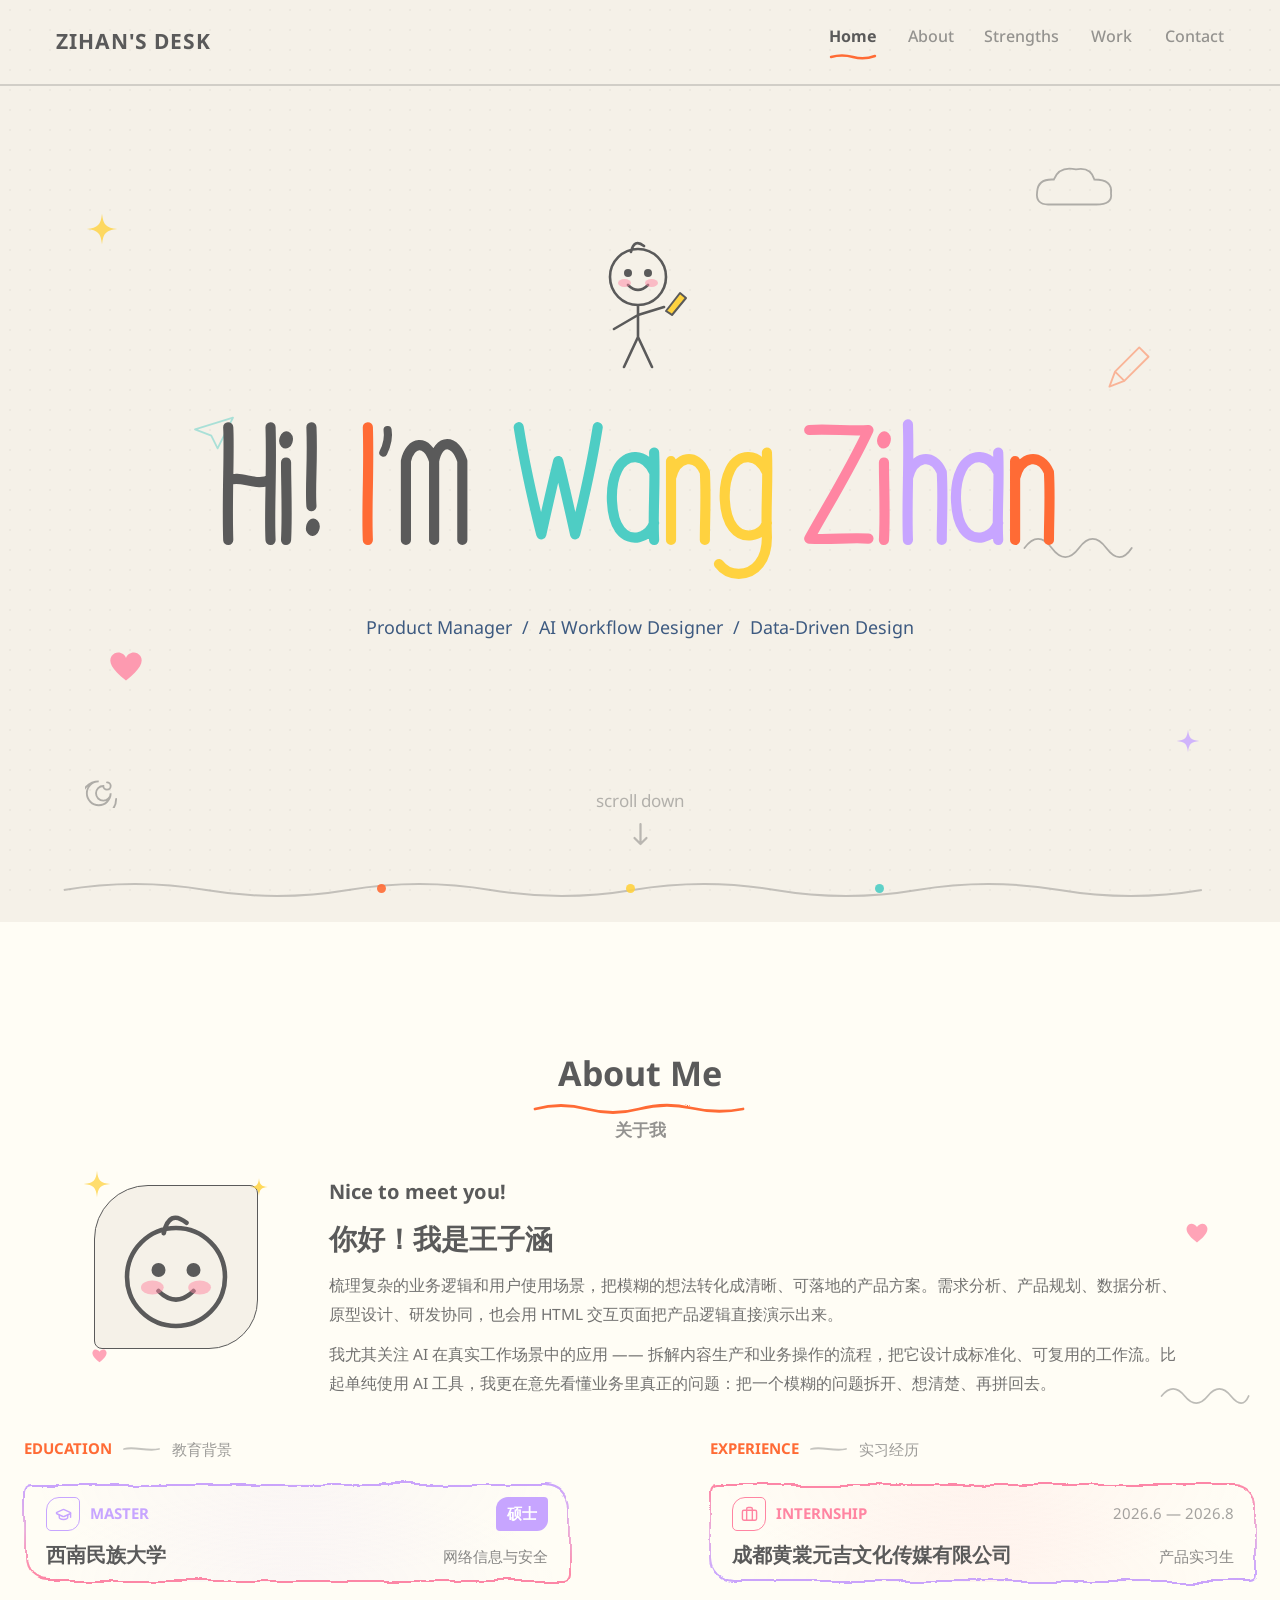
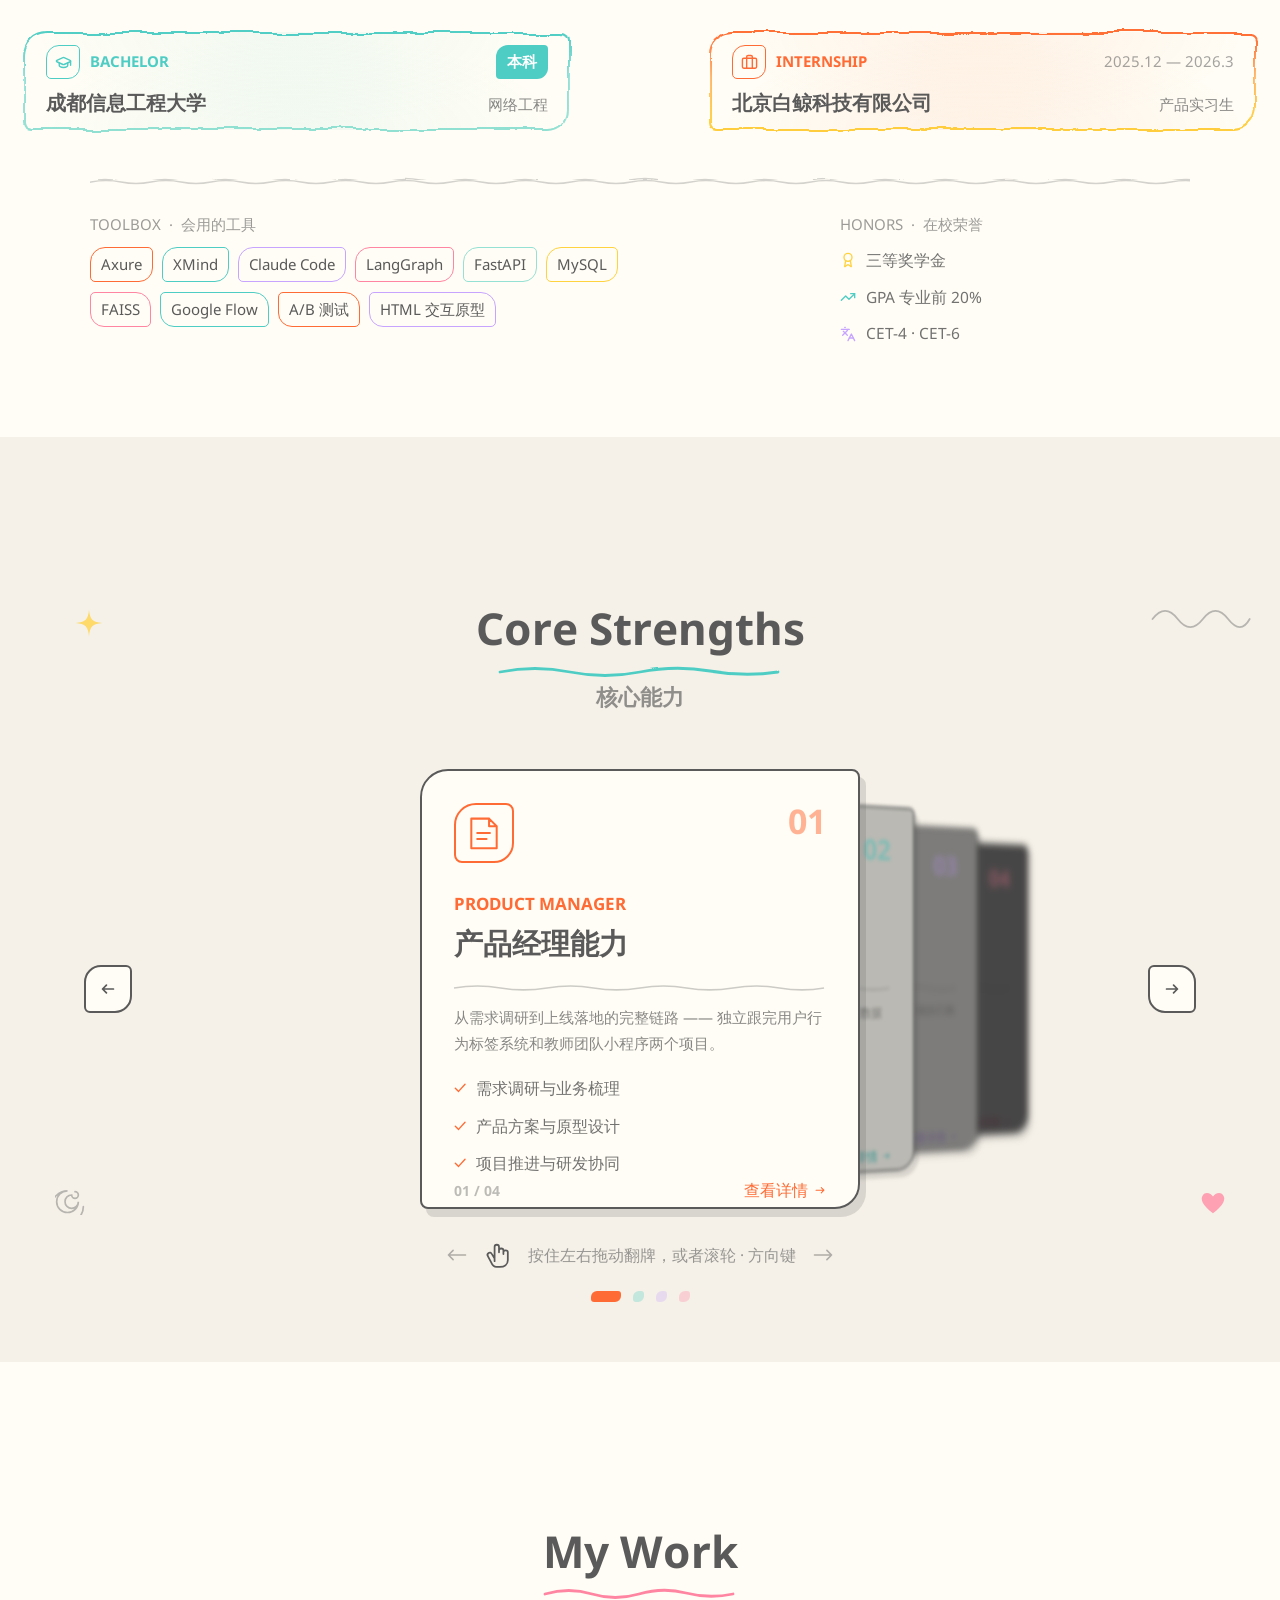
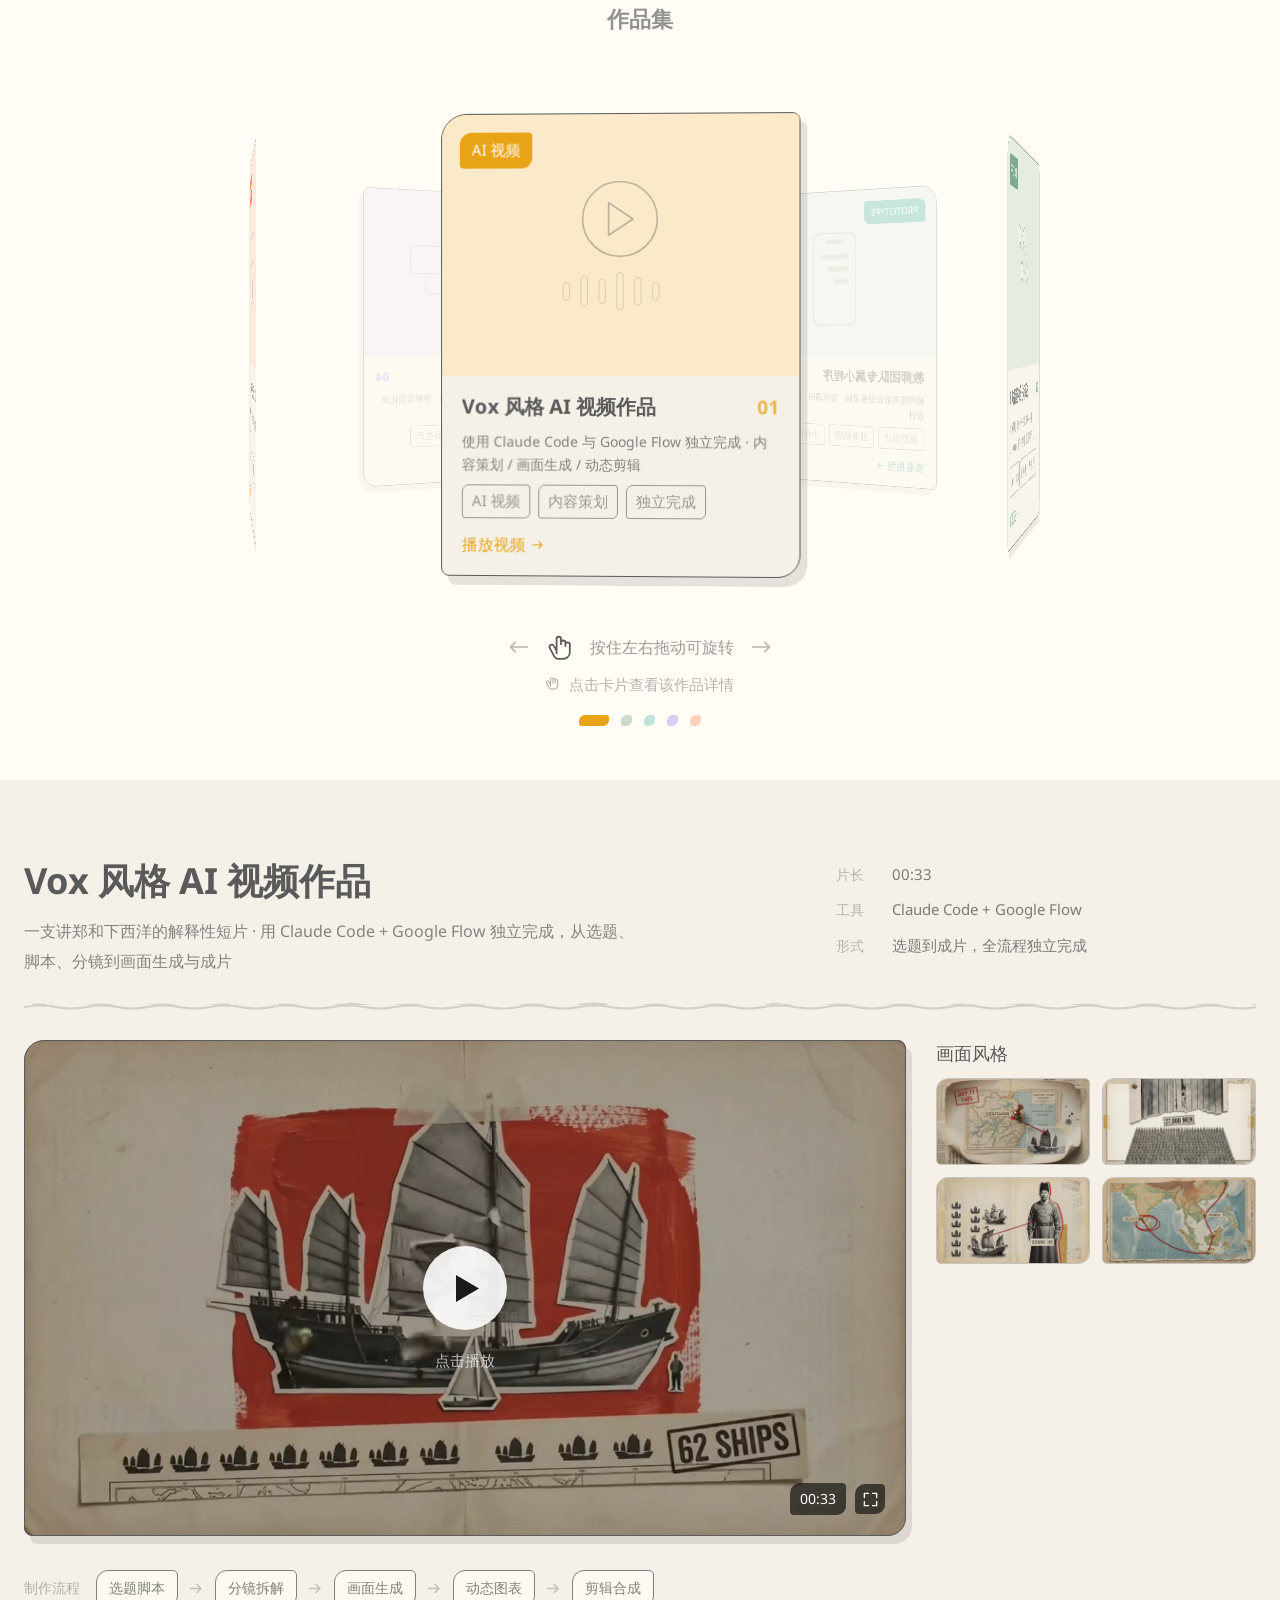
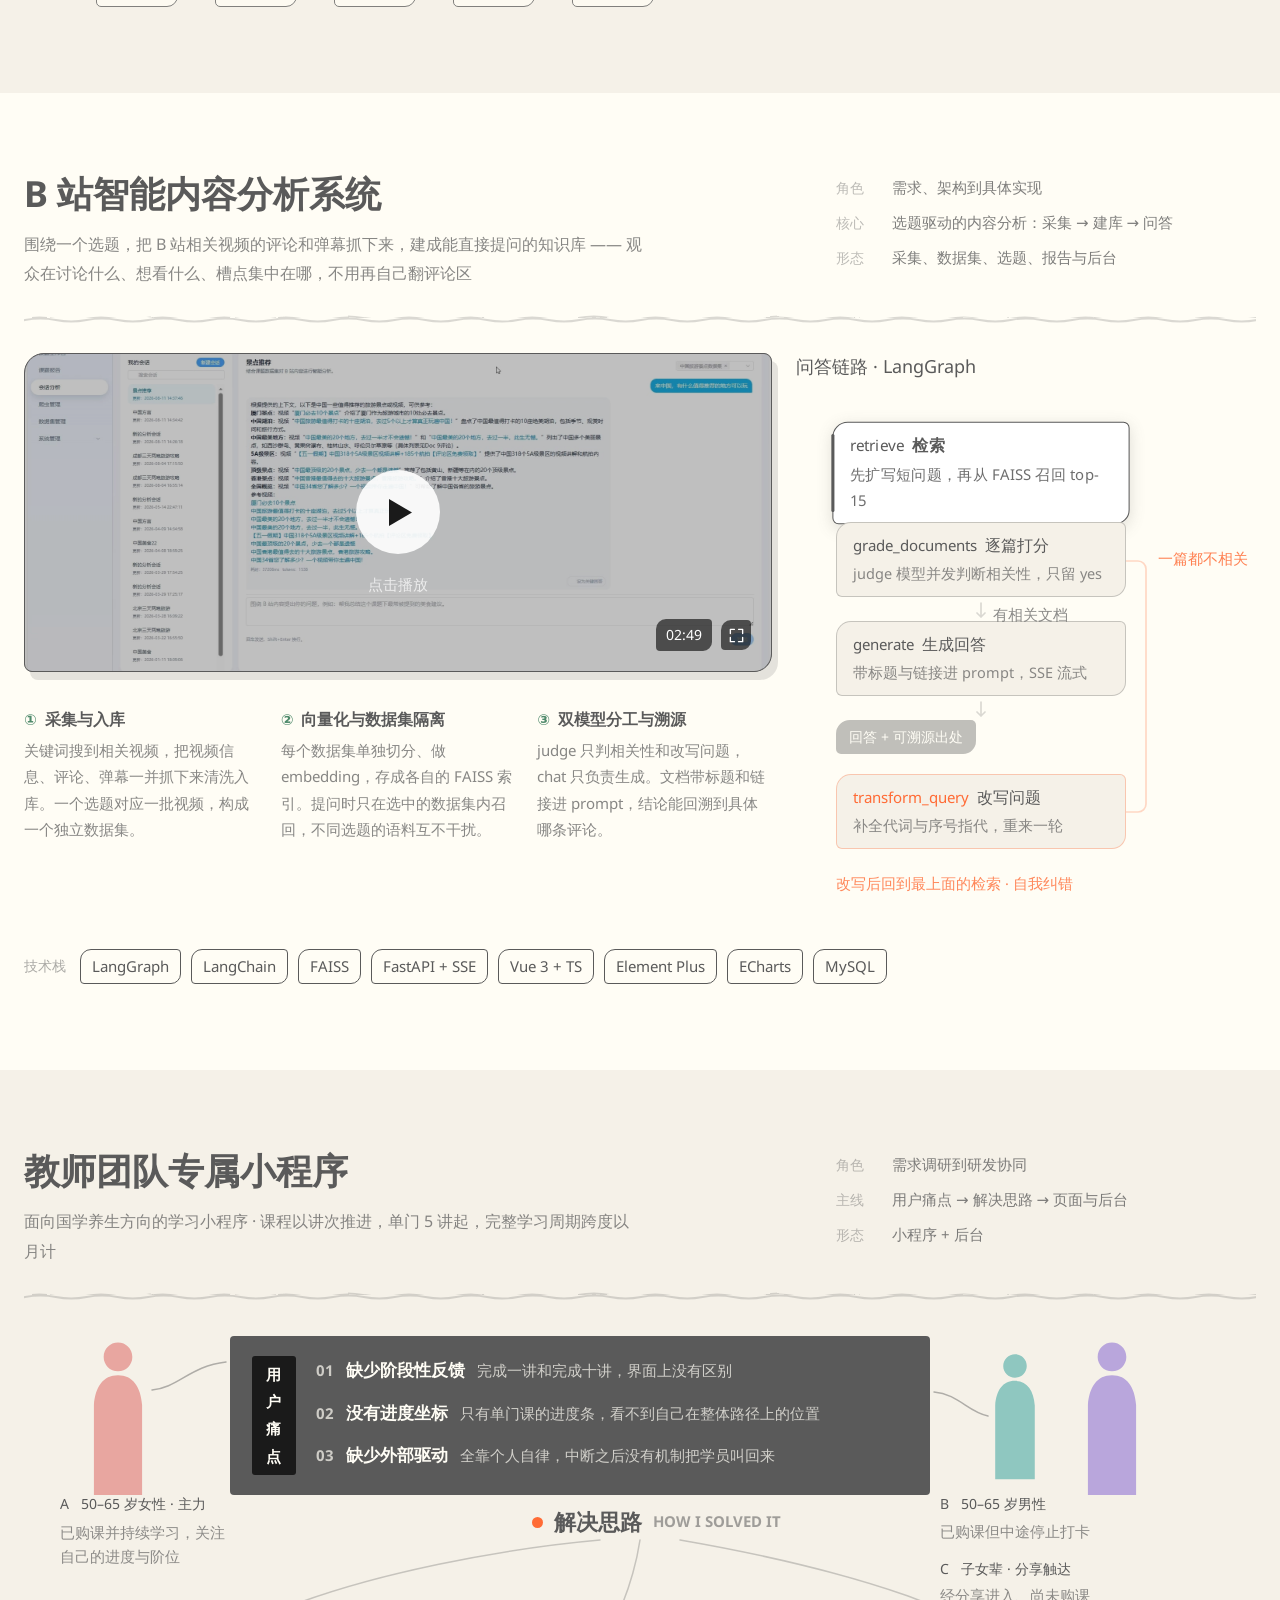
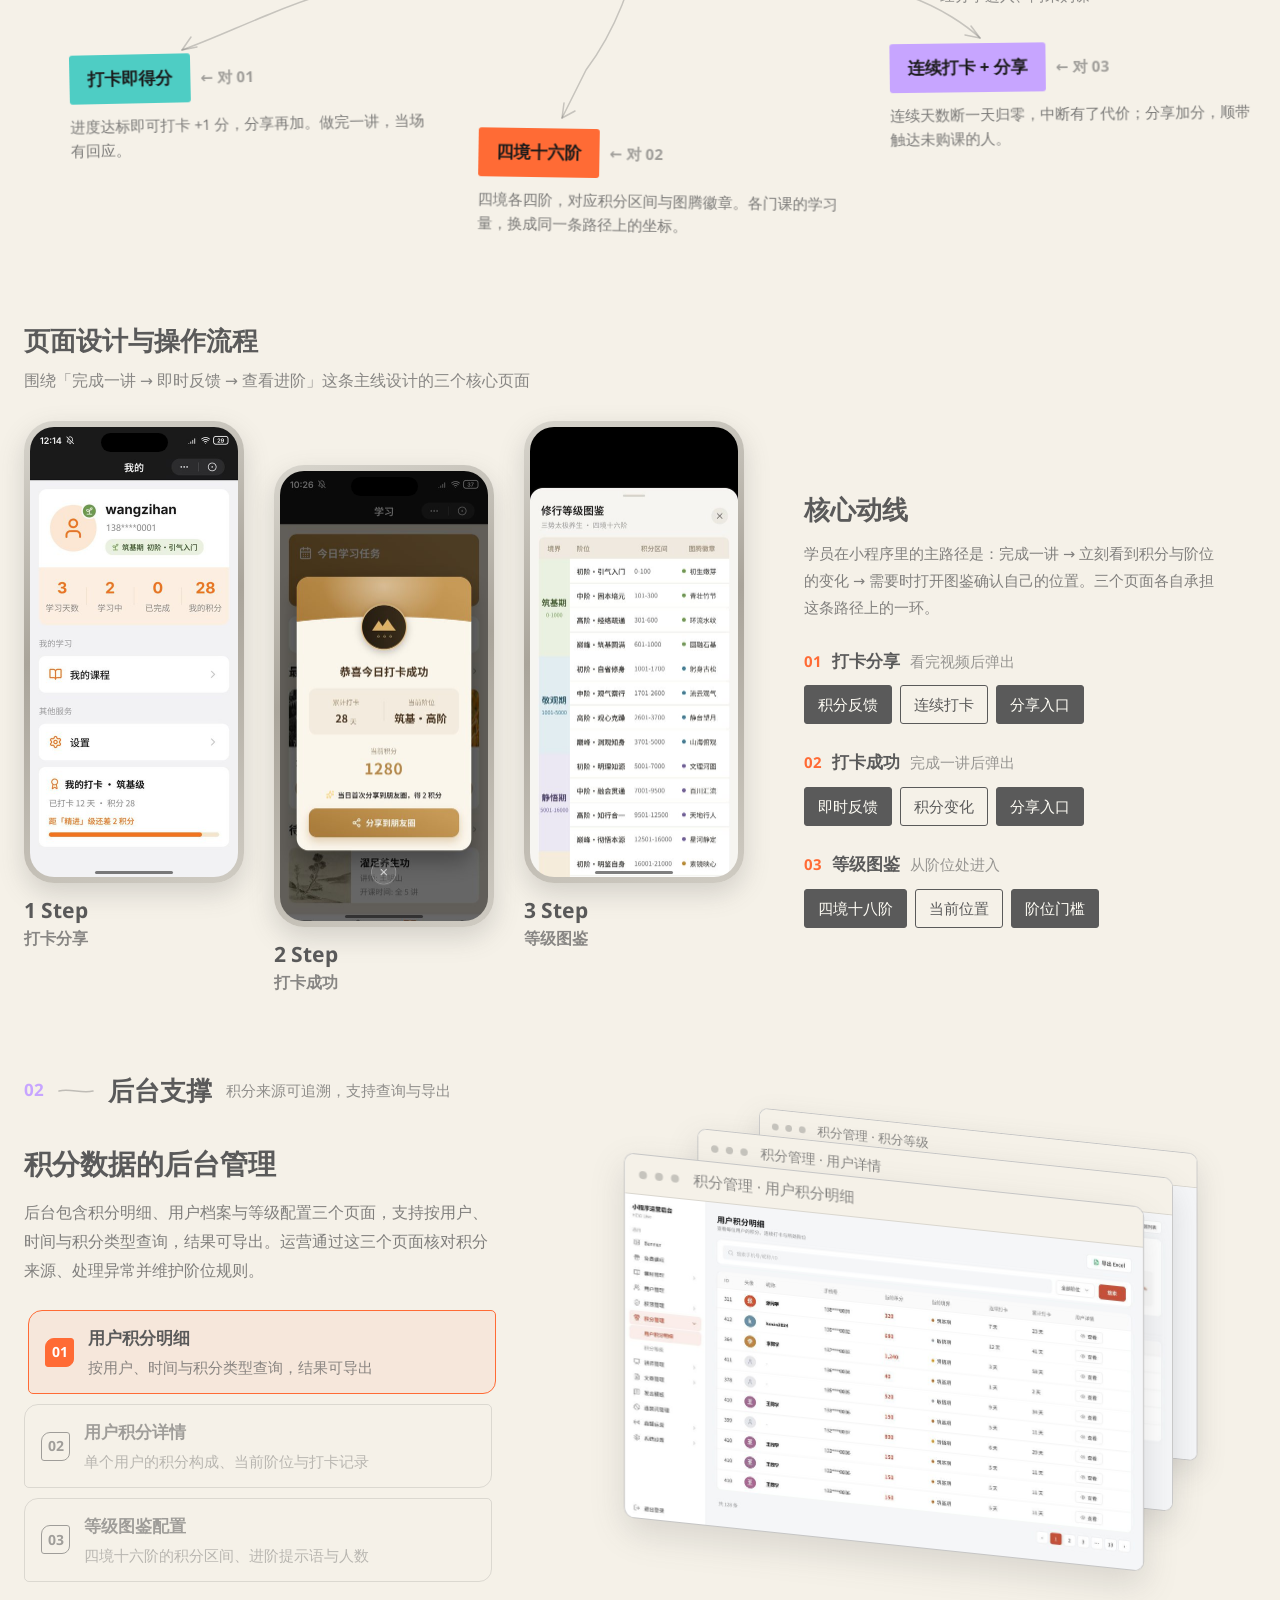
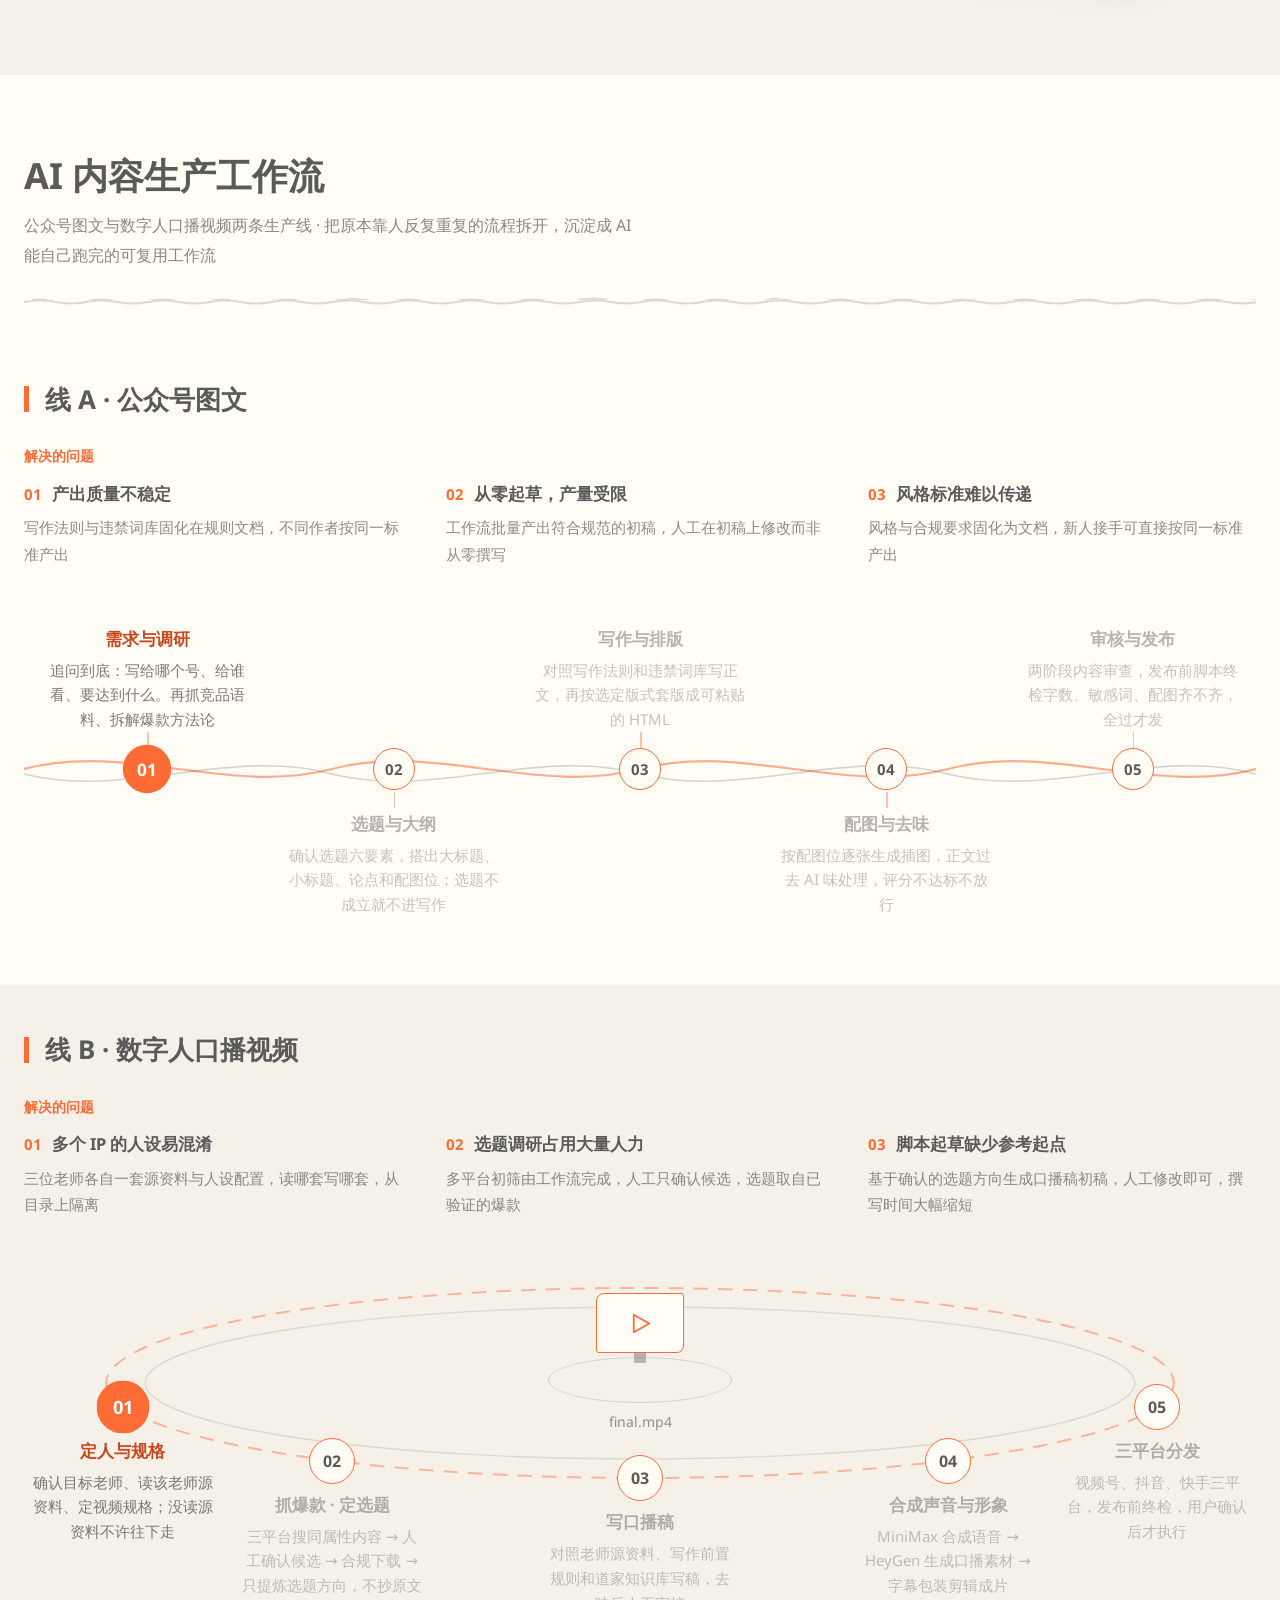
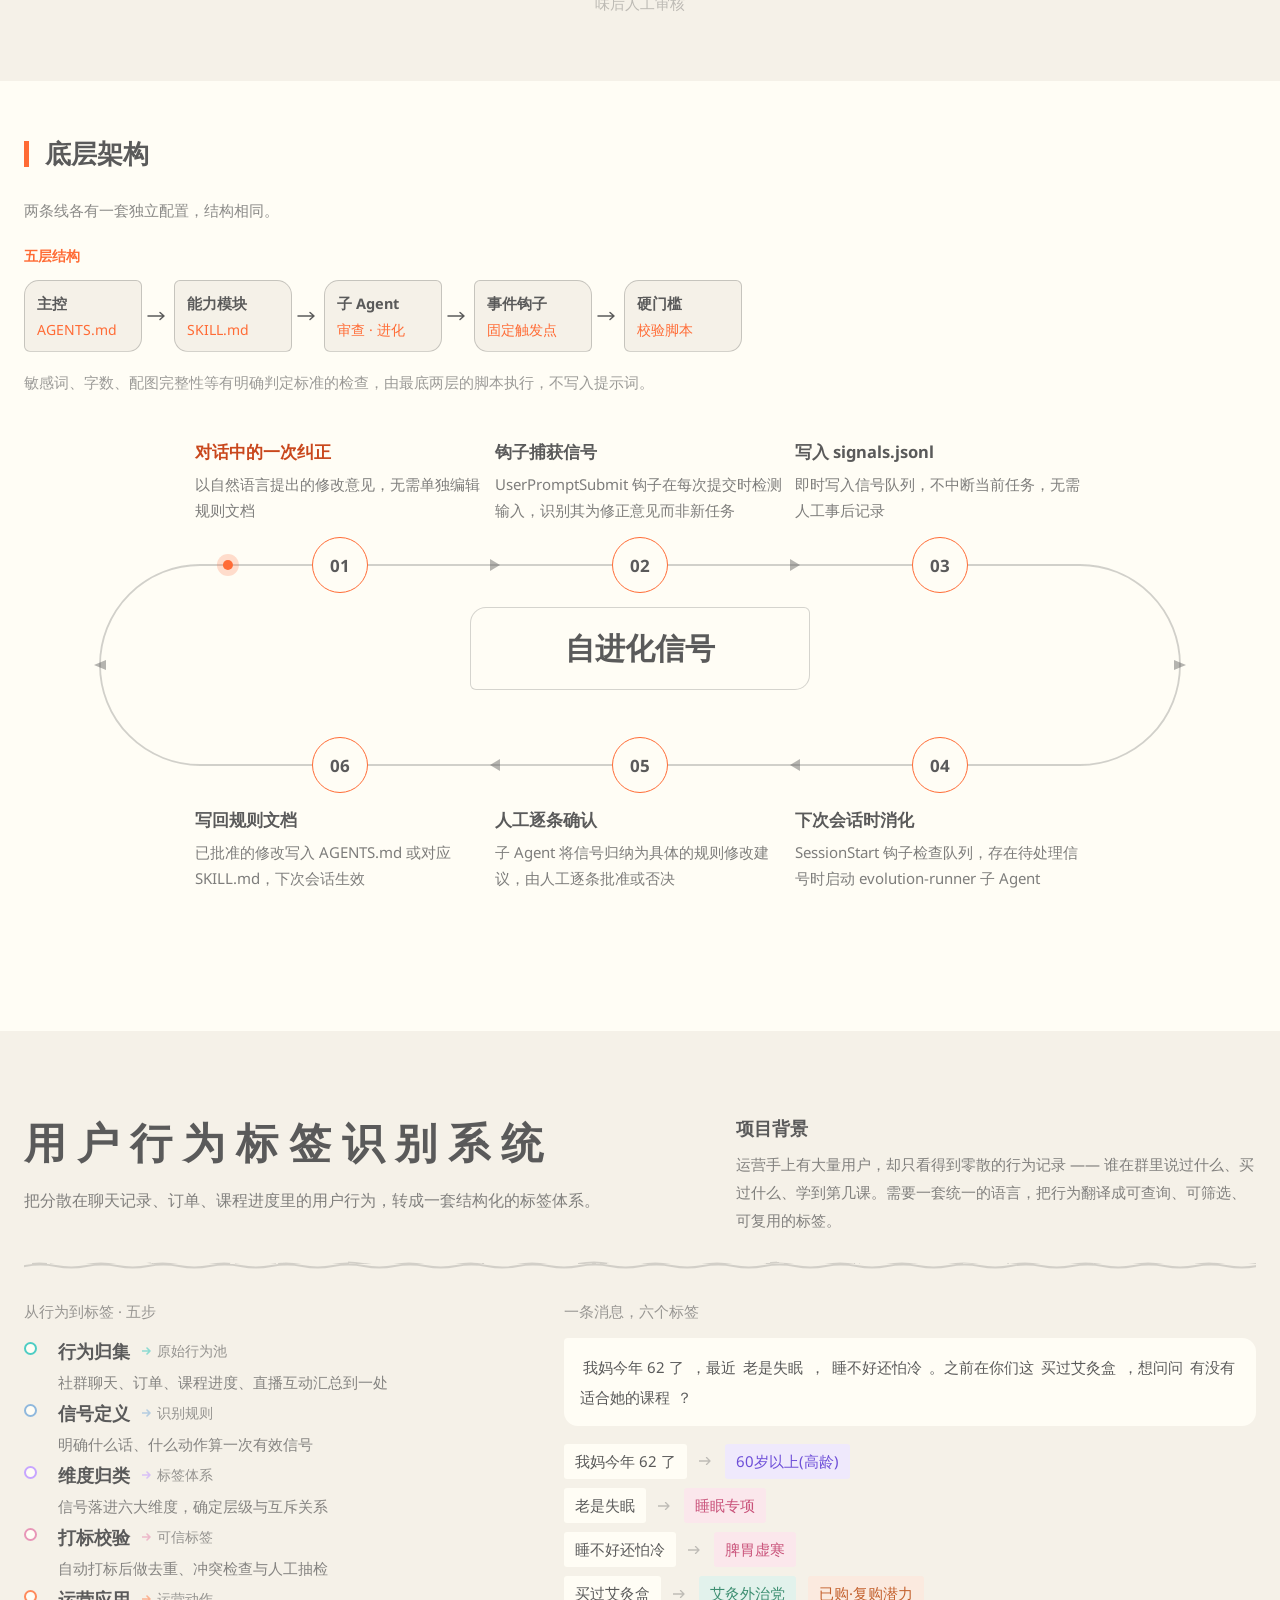
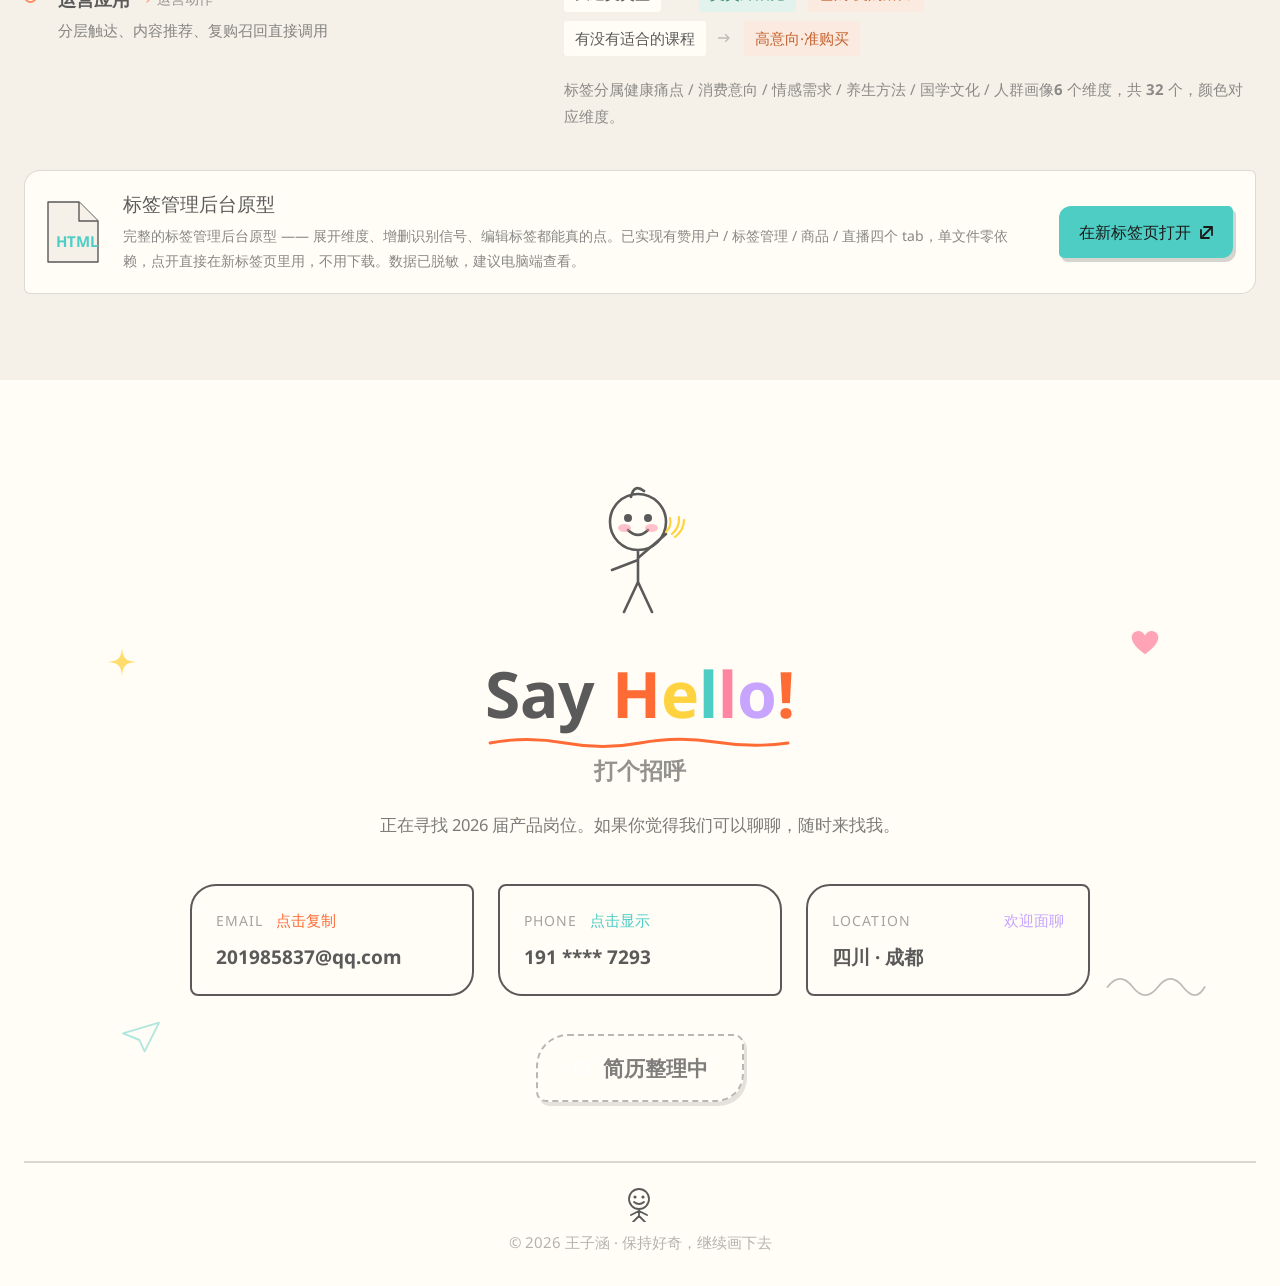
==== index.html @ 6dcc8d50 "个人作品集站点：首次提交" ====
<!DOCTYPE html>
<html lang="zh-CN">
<head>
<meta charset="UTF-8">
<meta name="viewport" content="width=device-width, initial-scale=1">
<title>ZIHAN'S DESK · 王梓涵</title>
<meta name="description" content="产品经理 / AI 工作流设计 / 数据驱动设计 — 个人作品集">

<link rel="preload" href="fonts/PermanentMarker-400.woff2" as="font" type="font/woff2" crossorigin>
<link rel="preload" href="fonts/Kalam-400.woff2" as="font" type="font/woff2" crossorigin>
<link rel="stylesheet" href="css/fonts.css">
<link rel="stylesheet" href="css/base.css">
<link rel="stylesheet" href="css/loader.css">
<link rel="stylesheet" href="css/navbar.css">
<link rel="stylesheet" href="css/hero.css">
<link rel="stylesheet" href="css/electric-border.css">
<link rel="stylesheet" href="css/section-title.css">
<link rel="stylesheet" href="css/about.css">
<link rel="stylesheet" href="css/strengths.css">
<link rel="stylesheet" href="css/work.css">
<link rel="stylesheet" href="css/work-detail.css">
<link rel="stylesheet" href="css/work-tags.css">
<link rel="stylesheet" href="css/contact.css">
<script>
/* 入场动画的初始态（opacity:0）只在 JS 可用时才生效。
   否则脚本一挂，整块内容就永远是透明的。放在 head 里同步执行，
   避免先渲染出可见状态再被隐藏造成闪烁。 */
document.documentElement.classList.add('js-anim');

/* 每次进站都直接就在第一屏 —— 不是"滑"回去，是根本没离开过。
   三件事缺一不可：
   1. 关掉浏览器的滚动位置记忆，否则刷新会恢复到上次的位置；
   2. 抹掉地址里的 hash，否则浏览器会自己跳到那一段；
   3. 置顶时必须绕开 html 上的 scroll-behavior:smooth，
      否则 scrollTo 会变成一次平滑滚动，人就看见"滑过去"的过程了。
   ?dev=1 下全部跳过：开发预览要靠 hash 定位到指定板块。 */
(function () {
  if (/[?&]dev=/.test(location.search)) return;

  if ('scrollRestoration' in history) history.scrollRestoration = 'manual';
  if (location.hash) history.replaceState(null, '', location.pathname + location.search);

  function jumpTop() {
    var h = document.documentElement, keep = h.style.scrollBehavior;
    h.style.scrollBehavior = 'auto';     // 绕开 smooth，瞬间到位
    window.scrollTo(0, 0);
    h.style.scrollBehavior = keep;
  }
  window.__jumpTop = jumpTop;

  jumpTop();
  document.addEventListener('DOMContentLoaded', jumpTop);
  window.addEventListener('load', jumpTop);
})();
</script>
</head>
<body>

<!-- 全站共用的滤镜。ink-wobble 给手绘线条一点永不停歇的蠕动：
     一张很慢向上滚的噪声图把线的每一点推开约 ±1px，
     所以那条线看着像刚画上去、墨还没干。 -->
<svg class="global-defs" width="0" height="0" aria-hidden="true">
  <defs>
    <filter id="ink-wobble" x="-4%" y="-260%" width="108%" height="620%" color-interpolation-filters="sRGB">
      <feTurbulence type="fractalNoise" baseFrequency="0.016 0.05" numOctaves="2" seed="7" result="n"/>
      <feOffset in="n" dx="0" dy="0" result="no">
        <animate attributeName="dy" values="0;-36" dur="9s" repeatCount="indefinite" calcMode="linear"/>
      </feOffset>
      <feDisplacementMap in="SourceGraphic" in2="no" scale="2.4" xChannelSelector="R" yChannelSelector="G"/>
    </filter>
  </defs>
</svg>

<!-- ============================================================
     00 · 开屏 Loading
     ============================================================ -->
<div class="loader" id="loader">
  <div class="loader__doodles">
    <svg class="doodle" style="left:20.8%;top:24.4%" width="30" height="30" viewBox="-2 -2 34 34" fill="none" aria-hidden="true">
      <path d="M15 0c1 11 4 14 15 15-11 1-14 4-15 15-1-11-4-14-15-15 11-1 14-4 15-15z" fill="var(--yellow)" opacity=".7"/>
    </svg>
    <svg class="doodle" style="left:72.9%;top:26.7%" width="110" height="36" viewBox="-2 -2 114 40" fill="none" aria-hidden="true">
      <path d="M0 18q14-18 28 0t28 0 28 0 24 0" stroke="var(--pencil)" stroke-width="2" stroke-linecap="round" stroke-linejoin="round" opacity=".4"/>
    </svg>
    <svg class="doodle" style="left:77.8%;top:71.1%" width="34" height="30" viewBox="-2 -2 38 34" fill="none" aria-hidden="true">
      <path d="M17 29c-14-10-17-18-14-23 5-6 12-3 14 2 2-5 9-8 14-2 3 5 0 13-14 23z" fill="var(--pink)" opacity=".7"/>
    </svg>
    <svg class="doodle" style="left:19.4%;top:68.9%" width="40" height="32" viewBox="-2 -2 44 36" fill="none" aria-hidden="true">
      <path d="M2 13l36-11-15 28-6-11z m0 0l15 6" stroke="var(--teal)" stroke-width="2" stroke-linecap="round" stroke-linejoin="round" opacity=".4"/>
    </svg>
  </div>

  <!-- 01 · 小人边画边等 -->
  <svg class="mascot mascot--bounce" width="132" height="150" viewBox="-4 -4 132 150" fill="none" role="img" aria-label="正在加载">
    <path d="M32 42a28 28 0 1 0 56 0 28 28 0 1 0-56 0m21-25q3-14 13-6m-16 39q10 10 20 0m-10 20l0 32m0-22l-24 14m24-14l26-8m-26 30l-14 30m14-30l14 30"
          stroke="var(--pencil)" stroke-width="2.6" stroke-linejoin="round" stroke-linecap="round"/>
    <ellipse class="mascot__eye" cx="50" cy="38" rx="4" ry="4" fill="var(--pencil)"/>
    <ellipse class="mascot__eye" cx="70" cy="38" rx="4" ry="4" fill="var(--pencil)"/>
    <g transform="translate(84 54)">
      <path d="M4 22l14-18 6 5-14 17z m0 0l5 3" fill="var(--yellow)" stroke="var(--pencil)" stroke-width="2" stroke-linejoin="round"/>
    </g>
    <g transform="translate(102 40)" opacity=".7">
      <path class="mascot__trail" d="M0 20q10-18 20-6t22-8" stroke="var(--orange)" stroke-width="2.2" stroke-linecap="round"/>
    </g>
  </svg>

  <!-- 02 · 手绘进度条 -->
  <p class="loader__label">Drawing...</p>
  <div class="loader__bar"><div class="loader__fill" id="loaderFill"></div></div>
  <p class="loader__percent"><span id="loaderPercent">0</span>%</p>
</div>


<!-- ============================================================
     component/Navbar
     ============================================================ -->
<header class="navbar" id="navbar">
  <div class="navbar__bar">
    <a class="navbar__wordmark" href="#home">ZIHAN'S DESK</a>
    <nav>
      <ul class="navbar__menu">
        <li><a class="nav-item is-active" href="#home" data-nav="home">
          <span class="nav-item__label">Home</span>
          <svg class="nav-item__underline" viewBox="0 -3 44 6" fill="none" aria-hidden="true"><path d="M0 1q11-3 22 0t22-1" pathLength="1"/></svg>
        </a></li>
        <li><a class="nav-item" href="#about" data-nav="about">
          <span class="nav-item__label">About</span>
          <svg class="nav-item__underline" viewBox="0 -3 44 6" fill="none" aria-hidden="true"><path d="M0 1q11-3 22 0t22-1" pathLength="1"/></svg>
        </a></li>
        <li><a class="nav-item" href="#strengths" data-nav="strengths">
          <span class="nav-item__label">Strengths</span>
          <svg class="nav-item__underline" viewBox="0 -3 44 6" fill="none" aria-hidden="true"><path d="M0 1q11-3 22 0t22-1" pathLength="1"/></svg>
        </a></li>
        <li><a class="nav-item" href="#work" data-nav="work">
          <span class="nav-item__label">Work</span>
          <svg class="nav-item__underline" viewBox="0 -3 44 6" fill="none" aria-hidden="true"><path d="M0 1q11-3 22 0t22-1" pathLength="1"/></svg>
        </a></li>
        <li><a class="nav-item" href="#contact" data-nav="contact">
          <span class="nav-item__label">Contact</span>
          <svg class="nav-item__underline" viewBox="0 -3 44 6" fill="none" aria-hidden="true"><path d="M0 1q11-3 22 0t22-1" pathLength="1"/></svg>
        </a></li>
      </ul>
    </nav>
  </div>
  <svg class="navbar__rule" viewBox="0 -2 1440 4" preserveAspectRatio="none" fill="none" aria-hidden="true">
    <path d="M0 0l1440 0"/>
  </svg>
</header>


<main>
<!-- ============================================================
     01 · 首页 Hero
     ============================================================ -->
<section class="hero" id="home" data-section="home">

  <!-- 07 · 涂鸦在呼吸 -->
  <div class="hero__doodles" aria-hidden="true">
    <svg class="doodle doodle--float" style="left:6.67%;top:21.1%;--dur:4.9s;--delay:-1.2s" width="34" height="34" viewBox="-2 -2 38 38" fill="none">
      <path d="M17 0c1.4 12.5 4.5 15.6 17 17-12.5 1.4-15.6 4.5-17 17-1.4-12.5-4.5-15.6-17-17 12.5-1.4 15.6-4.5 17-17z" fill="var(--yellow)" opacity=".8"/>
    </svg>
    <svg class="doodle doodle--float" style="left:80.6%;top:15.6%;--dur:6.2s;--delay:-4.6s" width="86" height="48" viewBox="-2 -2 90 52" fill="none">
      <path d="M14 44q-14 0-12-14 1-14 18-13 6-15 24-11 16-3 20 11 20 0 18 15 2 12-16 12z" stroke="var(--pencil)" stroke-width="2" opacity=".45"/>
    </svg>
    <svg class="doodle doodle--float" style="left:14.9%;top:43.6%;--dur:5.3s;--delay:-2.9s" width="46" height="38" viewBox="-2 -2 50 42" fill="none">
      <path d="M2 15l42-13-17 34-7-14z m0 0l18 7" stroke="var(--teal)" stroke-width="2" stroke-linecap="round" stroke-linejoin="round" opacity=".45"/>
    </svg>
    <svg class="doodle doodle--float" style="left:8.3%;top:69.6%;--dur:4.2s;--delay:-3.7s" width="40" height="36" viewBox="-2 -2 44 40" fill="none">
      <path d="M20 34c-16-12-20-21-16-27 5-7 14-4 16 2 2-6 11-9 16-2 4 6 0 15-16 27z" fill="var(--pink)" opacity=".8"/>
    </svg>
    <svg class="doodle doodle--float" style="left:79.6%;top:56.2%;--dur:6.5s;--delay:-5.5s" width="120" height="40" viewBox="-2 -2 124 44" fill="none">
      <path d="M0 20q15-20 30 0t30 0 30 0 28 0" stroke="var(--pencil)" stroke-width="2" stroke-linecap="round" stroke-linejoin="round" opacity=".45"/>
    </svg>
    <svg class="doodle doodle--float" style="left:91.8%;top:78.4%;--dur:4.4s;--delay:-0.6s" width="26" height="26" viewBox="-2 -2 30 30" fill="none">
      <path d="M13 0c1 9.5 3.5 12 13 13-9.5 1-12 3.5-13 13-1-9.5-3.5-12-13-13 9.5-1 12-3.5 13-13z" fill="var(--purple)" opacity=".8"/>
    </svg>
    <svg class="doodle doodle--float" style="left:6.67%;top:82.4%;--dur:5.9s;--delay:-6.3s" width="44" height="44" viewBox="-2 -2 48 48" fill="none">
      <path d="M22 18a4 4 0 1 1-4 4 8 8 0 1 0 8 8 13 13 0 1 1-13-13 19 19 0 1 0 19 19" stroke="var(--pencil)" stroke-width="2" stroke-linecap="round" opacity=".45"/>
    </svg>
    <svg class="doodle doodle--float" style="left:86.1%;top:35.3%;--dur:5.1s;--delay:-2.1s" width="54" height="54" viewBox="-2 -2 58 58" fill="none">
      <path d="M6 48l6-16 26-26 10 10-26 26z m6-16l10 10" stroke="var(--orange)" stroke-width="2" stroke-linecap="round" stroke-linejoin="round" opacity=".45"/>
    </svg>
  </div>

  <div class="hero__center">

    <!-- 小人 -->
    <svg class="mascot hero__mascot" width="132" height="150" viewBox="-4 -4 132 150" fill="none" aria-hidden="true">
      <path d="M32 42a28 28 0 1 0 56 0 28 28 0 1 0-56 0m21-25q3-14 13-6m-16 39q10 10 20 0m-10 20l0 32m0-22l-24 14m24-14l26-8m-26 30l-14 30m14-30l14 30"
            stroke="var(--pencil)" stroke-width="2.6" stroke-linejoin="round" stroke-linecap="round"/>
      <ellipse cx="46.5" cy="48" rx="6.5" ry="4" fill="var(--pink)" opacity=".5"/>
      <ellipse cx="73.5" cy="48" rx="6.5" ry="4" fill="var(--pink)" opacity=".5"/>
      <ellipse class="mascot__eye" cx="50" cy="38" rx="4" ry="4" fill="var(--pencil)"/>
      <ellipse class="mascot__eye" cx="70" cy="38" rx="4" ry="4" fill="var(--pencil)"/>
      <g transform="translate(84 54)">
        <g class="mascot__pencil">
          <path d="M4 22l14-18 6 5-14 17z m0 0l5 3" fill="var(--yellow)" stroke="var(--pencil)" stroke-width="2" stroke-linejoin="round"/>
        </g>
      </g>
    </svg>

    <!-- 04+05 · 标题一个字母一个字母写出来，六色分组 -->
    <svg class="hero__title" id="heroTitle" viewBox="0 0 624 140" fill="none" role="img" aria-label="Hi! I'm Wang Zihan">
      <!-- Hi! -->
      <g>
        <path class="ltr" d="M20 100c-1-32 1-62 0-80m0 38c8-5 20 5 30-1m0-37c1 32-1 58 0 80" stroke="var(--pencil)" stroke-width="7.2"/>
        <path class="ltr" d="M60 28c1-3 3-1 2 2-1 3-3 1-2-2m1 17c0 17 1 37 0 55" stroke="var(--pencil)" stroke-width="7.2"/>
        <path class="ltr" d="M79 20c1 24-1 42 0 56m0 14c1-3 3-1 2 2-1 3-3 1-2-2" stroke="var(--pencil)" stroke-width="7.2"/>
      </g>
      <!-- I'm -->
      <g transform="translate(14 0)">
        <path class="ltr" d="M105 20c1 32-1 56 0 80" stroke="var(--orange)" stroke-width="7.2"/>
        <path class="ltr" d="M119 22c1 6-1 12-3 16" stroke="var(--pencil)" stroke-width="5.76"/>
        <path class="ltr" d="M132 100c0-22 0-45 0-56 3-14 15-16 20 0 0 18 0 38 0 56m0-56c3-16 15-16 20 0 0 18 0 38 0 56" stroke="var(--pencil)" stroke-width="7.2"/>
      </g>
      <!-- Wang -->
      <g transform="translate(30 0)">
        <path class="ltr" d="M196 20c4 25 10 52 16 76 4-18 8-36 12-52 4 16 8 34 12 52 6-24 12-51 16-76" stroke="var(--teal)" stroke-width="7.2"/>
        <path class="ltr" d="M292 52c-6-14-20-14-26-2-6 12-5 34 2 43 7 9 20 6 24-5m0-50c1 22-1 44 0 62" stroke="var(--teal)" stroke-width="7.2"/>
        <path class="ltr" d="M304 100c0-22 0-44 0-56m0 12c4-16 18-18 24-4 1 18 0 33 0 48" stroke="var(--yellow)" stroke-width="7.2"/>
        <path class="ltr" d="M372 52c-6-14-20-14-26-2-6 12-5 32 2 41 7 9 20 7 24-3m0-50c1 20-1 40 0 60 0 16-8 26-20 26-6 0-11-3-14-7" stroke="var(--yellow)" stroke-width="7.2"/>
      </g>
      <!-- Zihan -->
      <g transform="translate(36 0)">
        <path class="ltr" d="M396 22c14-1 30 1 42 0-12 26-28 52-42 77 14 1 30-1 42 0" stroke="var(--pink)" stroke-width="7.2"/>
        <path class="ltr" d="M448 28c1-3 3-1 2 2-1 3-3 1-2-2m1 17c0 17 1 37 0 55" stroke="var(--pink)" stroke-width="7.2"/>
        <path class="ltr" d="M466 18c1 28-1 56 0 82m0-44c4-16 18-18 24-4 1 18 0 33 0 48" stroke="var(--purple)" stroke-width="7.2"/>
        <path class="ltr" d="M530 52c-6-14-20-14-26-2-6 12-5 34 2 43 7 9 20 6 24-5m0-50c1 22-1 44 0 62" stroke="var(--purple)" stroke-width="7.2"/>
        <path class="ltr" d="M542 100c0-22 0-44 0-56m0 12c4-16 18-18 24-4 1 18 0 33 0 48" stroke="var(--orange)" stroke-width="7.2"/>
      </g>
    </svg>

    <!-- 副标题 + 06 · 荧光笔划过 -->
    <p class="hero__subtitle">
      <span class="hero__highlighter" aria-hidden="true"></span>
      <span class="hero__subtitle-text">Product Manager&nbsp; /&nbsp; AI Workflow Designer&nbsp; /&nbsp; Data-Driven Design</span>
    </p>

    <!-- 08 · 按钮会躲一下 -->
    <div class="hero__cta">
      <a class="btn-hand btn-hand--l" href="#work" style="--btn-fill:var(--orange)">
        <span class="btn-hand__label">View My Work</span>
      </a>
      <a class="btn-hand btn-hand--r" href="#contact" style="--btn-fill:var(--teal)">
        <span class="btn-hand__label">Say Hello</span>
      </a>
    </div>
  </div>

  <!-- 11 · 往下看看 -->
  <button class="hero__scroll-hint" id="scrollHint" type="button" aria-label="向下滚动到关于我">
    <span class="hero__scroll-hint-inner">
      <span>scroll down</span>
      <svg width="20" height="26" viewBox="-2 -2 20 26" fill="none" aria-hidden="true">
        <path d="M8 0l0 20m0 0l-6-6m6 6l6-6" stroke="var(--pencil)" stroke-width="2.2" stroke-linecap="round" stroke-linejoin="round"/>
      </svg>
    </span>
  </button>

  <svg class="hero__wave" viewBox="-2 -2 1300 26" preserveAspectRatio="none" fill="none" aria-hidden="true">
    <path d="M0 12q80-12 160 0t160 0 160 0 160 0 160 0 160 0 160 0 160 0" vector-effect="non-scaling-stroke"/>
  </svg>
  <!-- 圆点单独定位：跟着波浪拉伸会被压成椭圆 -->
  <span class="wave-dot" style="left:29.48%;background:var(--orange)" aria-hidden="true"></span>
  <span class="wave-dot" style="left:48.92%;background:var(--yellow)" aria-hidden="true"></span>
  <span class="wave-dot" style="left:68.37%;background:var(--teal)"   aria-hidden="true"></span>
</section>


<!-- ============================================================
     以下为第 2 批之后的内容占位，仅用于测试吸顶与 scrollspy
     ============================================================ -->
<!-- ============================================================
     02 · 关于我 About
     ============================================================ -->
<section class="about" id="about" data-section="about">

  <!-- 电流边框的位移滤镜：一卡一份，seed 不同所以四张卡的形态不会撞。
       height 必须给足富余 —— feOffset 把噪声上移之后，作用区底部空出的
       那一条没有噪声就没有位移，边框会被裁出直边。 -->
  <svg class="eb-defs" width="0" height="0" aria-hidden="true">
    <defs>
      <filter id="eb-1" x="-6%" y="-120%" width="112%" height="340%" color-interpolation-filters="sRGB">
        <feTurbulence type="fractalNoise" baseFrequency="0.02" numOctaves="5" seed="1" result="noise"/>
        <feOffset in="noise" dx="0" dy="0" result="off"/>
        <feDisplacementMap in="SourceGraphic" in2="off" scale="10" xChannelSelector="R" yChannelSelector="B"/>
      </filter>
      <filter id="eb-2" x="-6%" y="-120%" width="112%" height="340%" color-interpolation-filters="sRGB">
        <feTurbulence type="fractalNoise" baseFrequency="0.02" numOctaves="5" seed="5" result="noise"/>
        <feOffset in="noise" dx="0" dy="0" result="off"/>
        <feDisplacementMap in="SourceGraphic" in2="off" scale="10" xChannelSelector="R" yChannelSelector="B"/>
      </filter>
      <filter id="eb-3" x="-6%" y="-120%" width="112%" height="340%" color-interpolation-filters="sRGB">
        <feTurbulence type="fractalNoise" baseFrequency="0.02" numOctaves="5" seed="11" result="noise"/>
        <feOffset in="noise" dx="0" dy="0" result="off"/>
        <feDisplacementMap in="SourceGraphic" in2="off" scale="10" xChannelSelector="R" yChannelSelector="B"/>
      </filter>
      <filter id="eb-4" x="-6%" y="-120%" width="112%" height="340%" color-interpolation-filters="sRGB">
        <feTurbulence type="fractalNoise" baseFrequency="0.02" numOctaves="5" seed="17" result="noise"/>
        <feOffset in="noise" dx="0" dy="0" result="off"/>
        <feDisplacementMap in="SourceGraphic" in2="off" scale="10" xChannelSelector="R" yChannelSelector="B"/>
      </filter>

      <!-- 手绘纸底：边缘是抖的，不是直线。四张卡共用一份 -->
      <path d="M0 0.2l8-1.4 8 3.8 7.9-0.3 8-1.6 8-3.1 8 0 7.9 0.7 8 1.5 8 1.2 8 1 7.9 0.6 8-0.9 8 0 8-3.5 7.9 2.3 8-0.5 8-1 8 0 8-0.6 7.9 2.7 8-1.7 8 1.7 8-2.8 7.9 3.6 8 0.4 8-2.9 8 0.5 7.9-1 8-1.5 8 0.4 8 1.9 7.9-0.4 8 3.2 8-3.5 8 1.6 8-2.9 7.9 0.7 8 2 8-0.5 8-0.6 7.9-0.9 8 2.6 8-0.9 8-0.6 7.9 0.6 8-1.6 8 2.4 8-2.4 7.9 0.5 8 0.2 8 2.7 8-1.3 8-2.5 7.9 1 8 2.5 8-2.4 8 2.1 7.9-0.5 8-0.2 8 0.5 8-3.6 7.9 0 8 5.1 8-4.6 8 3.7 7.9-2.8 4.9 5.5 1 8-2.9 8 2.4 8-2.4 7.9 2.5 8-2.5 8 1 8 2.1 7.9-1.6 8 1 8-2.2 8-1.9 7.9 4.3 8-4.1 8 1 8-1.2 7.9 4.3 8-2.1 5.7-8 0.8-8-0.9-7.9 4.3-8-1.7-8-2.7-8 3.5-7.9-0.6-8 2-8-4.7-8 1-7.9-0.5-8 4-8-2.9-8-1.7-7.9 2-8 2.3-8 0-8-1.3-8 2-7.9-0.9-8-4.1-8 0.9-8 3.7-7.9-2-8 2.3-8-2.2-8-0.3-7.9-0.4-8 1.7-8-2.1-8 3.4-7.9-4.5-8-0.5-8 2.1-8 0.9-8 0.5-7.9-0.3-8 0.2-8-1.5-8 1.7-7.9-0.1-8-2.4-8 2.3-8-3-7.9 4.3-8-4.3-8 1.3-8 2.2-7.9-1.7-8 1-8-3.4-8 5.2-8-5.2-7.9 2.8-8-1.2-8 3.1-8-0.5-7.9-3.8-8 1.6-8 1.2-8-0.8-7.9-1.2-8 0.9-8 1-8 1.3-7.9-2.1-5.1-4.1 0.7-8 1.8-8-0.2-8-1.6-7.9 2.2-8-0.6-8 0.5-8-0.6-7.9-1.8-8 2.2-8-1.3-8-0.3-7.9 1.2-8-2.6-8 3.1-8-0.1-7.9 0.7-8z"/>

      <!-- lucide 图标 -->
      <symbol id="ico-cap" viewBox="0 0 24 24">
        <path d="M21.42 10.922a1 1 0 0 0-.019-1.838L12.83 5.18a2 2 0 0 0-1.66 0L2.6 9.08a1 1 0 0 0 0 1.832l8.57 3.908a2 2 0 0 0 1.66 0z"/>
        <path d="M22 10v6"/><path d="M6 12.5V16a6 3 0 0 0 12 0v-3.5"/>
      </symbol>
      <symbol id="ico-case" viewBox="0 0 24 24">
        <path d="M16 20V4a2 2 0 0 0-2-2h-4a2 2 0 0 0-2 2v16"/>
        <rect width="20" height="14" x="2" y="6" rx="2"/>
      </symbol>
      <symbol id="ico-award" viewBox="0 0 24 24">
        <path d="m15.477 12.89 1.515 8.526a.5.5 0 0 1-.81.47l-3.58-2.687a1 1 0 0 0-1.197 0l-3.586 2.686a.5.5 0 0 1-.81-.469l1.514-8.526"/>
        <circle cx="12" cy="8" r="6"/>
      </symbol>
      <symbol id="ico-trend" viewBox="0 0 24 24">
        <path d="M16 7h6v6"/><path d="m22 7-8.5 8.5-5-5L2 17"/>
      </symbol>
      <symbol id="ico-lang" viewBox="0 0 24 24">
        <path d="m5 8 6 6"/><path d="m4 14 6-6 2-3"/><path d="M2 5h12"/>
        <path d="M7 2h1"/><path d="m22 22-5-10-5 10"/><path d="M14 18h6"/>
      </symbol>
    </defs>
  </svg>

  <!-- 19 · 涂鸦在飘 -->
  <div class="about__doodles" aria-hidden="true">
    <svg class="doodle doodle--float" style="left:6.4%;top:22.2%;--dur:5.2s;--delay:-1.9s" width="30" height="30" viewBox="-2 -2 34 34" fill="none">
      <path d="M15 0c1 11 4 14 15 15-11 1-14 4-15 15-1-11-4-14-15-15 11-1 14-4 15-15z" fill="var(--yellow)" opacity=".75"/>
    </svg>
    <svg class="doodle doodle--float" style="left:92.4%;top:26.7%;--dur:4.6s;--delay:-3.4s" width="28" height="25" viewBox="-2 -2 32 29" fill="none">
      <path d="M14 24c-11-8-14-15-11-19 3-5 9-2 11 1 2-3 8-6 11-1 3 4 0 11-11 19z" fill="var(--pink)" opacity=".75"/>
    </svg>
    <svg class="doodle doodle--float" style="left:90.3%;top:41.1%;--dur:6.1s;--delay:-5.2s" width="100" height="32" viewBox="-2 -2 104 36" fill="none">
      <path d="M0 16q13-16 26 0t26 0 26 0 20 0" stroke="var(--pencil)" stroke-width="2" stroke-linecap="round" stroke-linejoin="round" opacity=".4"/>
    </svg>
  </div>

  <div class="about__inner">

    <header class="sec-title about__header" style="--st-size:34px;--st-rule-c:var(--orange);--st-rule-w:210px">
      <h2 class="sec-title__en">About Me</h2>
      <svg class="sec-title__rule" viewBox="0 -6 210 12" fill="none" aria-hidden="true">
        <path d="M0 3q26-7 52 0t52 0 52-1 52 1" pathLength="1"/>
      </svg>
      <p class="sec-title__cn">关于我</p>
    </header>

    <div class="about__intro reveal" style="--rd:.08s">
      <div class="about__avatar-wrap">
        <div class="about__avatar">
          <svg width="112" height="126" viewBox="28 2 64 72" fill="none" aria-hidden="true">
            <path d="M32 42a28 28 0 1 0 56 0 28 28 0 1 0-56 0m21-25q3-14 13-6m-16 39q10 10 20 0"
                  stroke="var(--pencil)" stroke-width="2.6" stroke-linejoin="round" stroke-linecap="round"/>
            <ellipse cx="46.5" cy="48" rx="6.5" ry="4" fill="var(--pink)" opacity=".5"/>
            <ellipse cx="73.5" cy="48" rx="6.5" ry="4" fill="var(--pink)" opacity=".5"/>
            <ellipse class="mascot__eye" cx="50" cy="38" rx="4" ry="4" fill="var(--pencil)"/>
            <ellipse class="mascot__eye" cx="70" cy="38" rx="4" ry="4" fill="var(--pencil)"/>
          </svg>
        </div>
        <svg class="about__avatar-deco about__avatar-deco--star" width="20" height="20" viewBox="-2 -2 34 34" fill="none" aria-hidden="true">
          <path d="M15 0c1 11 4 14 15 15-11 1-14 4-15 15-1-11-4-14-15-15 11-1 14-4 15-15z" fill="var(--yellow)" opacity=".85"/>
        </svg>
        <svg class="about__avatar-deco about__avatar-deco--heart" width="19" height="17" viewBox="-2 -2 32 29" fill="none" aria-hidden="true">
          <path d="M14 24c-11-8-14-15-11-19 3-5 9-2 11 1 2-3 8-6 11-1 3 4 0 11-11 19z" fill="var(--pink)" opacity=".75"/>
        </svg>
      </div>

      <div class="about__text">
        <p class="about__lead">Nice to meet you!</p>
        <p class="about__name">你好！我是王子涵</p>
        <p class="about__p">梳理复杂的业务逻辑和用户使用场景，把模糊的想法转化成清晰、可落地的产品方案。需求分析、产品规划、数据分析、原型设计、研发协同，也会用 HTML 交互页面把产品逻辑直接演示出来。</p>
        <p class="about__p">我尤其关注 AI 在真实工作场景中的应用 —— 拆解内容生产和业务操作的流程，把它设计成标准化、可复用的工作流。比起单纯使用 AI 工具，我更在意先看懂业务里真正的问题：把一个模糊的问题拆开、想清楚、再拼回去。</p>
      </div>
    </div>

    <div class="about__labs reveal" style="--rd:.16s">
      <div class="about__lab">
        <span class="about__lab-en">EDUCATION</span>
        <svg class="about__lab-rule" viewBox="0 0 38 6" fill="none" aria-hidden="true"><path d="M1 3c11-3 23 3 35 0"/></svg>
        <span class="about__lab-cn">教育背景</span>
      </div>
      <div class="about__lab">
        <span class="about__lab-en">EXPERIENCE</span>
        <svg class="about__lab-rule" viewBox="0 0 38 6" fill="none" aria-hidden="true"><path d="M1 3c11-3 23 3 35 0"/></svg>
        <span class="about__lab-cn">实习经历</span>
      </div>
    </div>

    <!-- 四张卡。grid 按行走，所以 DOM 顺序是 教育1 / 实习1 / 教育2 / 实习2，
         落位延迟按规格 14：教育组先，组内隔 0.1s，组间再停 0.25s -->
    <div class="about__cards">

      <article class="eb eb-card reveal" data-eb-filter="eb-1" style="--eb-filter:url(#eb-1); --rd:.26s; --card-r:8px 24px 8px 22px; --eb-key:var(--purple); --eb-a:#C7A5FF; --eb-b:#FF85A2; --eb-soft:#C7A5FF14">
        <svg class="eb-card__paper" viewBox="-7 -7 544 162" preserveAspectRatio="none" aria-hidden="true"><use href="#card-paper"/></svg>
        <span class="eb__bgglow"></span>
        <span class="eb__field"><i class="eb__line eb__line--core"></i><i class="eb__line eb__line--g1"></i><i class="eb__line eb__line--g2"></i></span>
        <div class="eb-card__head">
          <div class="eb-card__head-l">
            <span class="eb-card__ico"><svg aria-hidden="true"><use href="#ico-cap"/></svg></span>
            <span class="eb-card__en">MASTER</span>
          </div>
          <span class="eb-card__badge">硕士</span>
        </div>
        <div class="eb-card__body">
          <span class="eb-card__main">西南民族大学</span>
          <span class="eb-card__sec">网络信息与安全</span>
        </div>
      </article>

      <article class="eb eb-card eb-card--flip reveal" data-eb-filter="eb-3" style="--eb-filter:url(#eb-3); --rd:.7s; --card-r:7px 22px 7px 24px; --eb-key:var(--pink); --eb-a:#FF85A2; --eb-b:#C7A5FF; --eb-soft:#FF85A214">
        <svg class="eb-card__paper" viewBox="-7 -7 544 162" preserveAspectRatio="none" aria-hidden="true"><use href="#card-paper"/></svg>
        <span class="eb__bgglow"></span>
        <span class="eb__field"><i class="eb__line eb__line--core"></i><i class="eb__line eb__line--g1"></i><i class="eb__line eb__line--g2"></i></span>
        <div class="eb-card__head">
          <div class="eb-card__head-l">
            <span class="eb-card__ico"><svg aria-hidden="true"><use href="#ico-case"/></svg></span>
            <span class="eb-card__en">INTERNSHIP</span>
          </div>
          <span class="eb-card__time">2026.6 — 2026.8</span>
        </div>
        <div class="eb-card__body">
          <span class="eb-card__main">成都黄裳元吉文化传媒有限公司</span>
          <span class="eb-card__sec">产品实习生</span>
        </div>
      </article>

      <article class="eb eb-card eb-card--flip reveal" data-eb-filter="eb-2" style="--eb-filter:url(#eb-2); --rd:.36s; --card-r:24px 8px 22px 8px; --eb-key:var(--teal); --eb-a:#4ECDC4; --eb-b:#95E1D3; --eb-soft:#4ECDC414">
        <svg class="eb-card__paper" viewBox="-7 -7 544 162" preserveAspectRatio="none" aria-hidden="true"><use href="#card-paper"/></svg>
        <span class="eb__bgglow"></span>
        <span class="eb__field"><i class="eb__line eb__line--core"></i><i class="eb__line eb__line--g1"></i><i class="eb__line eb__line--g2"></i></span>
        <div class="eb-card__head">
          <div class="eb-card__head-l">
            <span class="eb-card__ico"><svg aria-hidden="true"><use href="#ico-cap"/></svg></span>
            <span class="eb-card__en">BACHELOR</span>
          </div>
          <span class="eb-card__badge">本科</span>
        </div>
        <div class="eb-card__body">
          <span class="eb-card__main">成都信息工程大学</span>
          <span class="eb-card__sec">网络工程</span>
        </div>
      </article>

      <article class="eb eb-card reveal" data-eb-filter="eb-4" style="--eb-filter:url(#eb-4); --rd:.8s; --card-r:22px 7px 24px 7px; --eb-key:var(--orange); --eb-a:#FF6B35; --eb-b:#FFD23F; --eb-soft:#FF6B3514">
        <svg class="eb-card__paper" viewBox="-7 -7 544 162" preserveAspectRatio="none" aria-hidden="true"><use href="#card-paper"/></svg>
        <span class="eb__bgglow"></span>
        <span class="eb__field"><i class="eb__line eb__line--core"></i><i class="eb__line eb__line--g1"></i><i class="eb__line eb__line--g2"></i></span>
        <div class="eb-card__head">
          <div class="eb-card__head-l">
            <span class="eb-card__ico"><svg aria-hidden="true"><use href="#ico-case"/></svg></span>
            <span class="eb-card__en">INTERNSHIP</span>
          </div>
          <span class="eb-card__time">2025.12 — 2026.3</span>
        </div>
        <div class="eb-card__body">
          <span class="eb-card__main">北京白鲸科技有限公司</span>
          <span class="eb-card__sec">产品实习生</span>
        </div>
      </article>
    </div>

    <svg class="about__divider reveal" style="--rd:.95s" viewBox="0 -5 1100 10" preserveAspectRatio="none" fill="none" aria-hidden="true">
      <path class="wave-flow" d="M-60 0q15-3 30 0t30 0t30 0t30 0t30 0t30 0t30 0t30 0t30 0t30 0t30 0t30 0t30 0t30 0t30 0t30 0t30 0t30 0t30 0t30 0t30 0t30 0t30 0t30 0t30 0t30 0t30 0t30 0t30 0t30 0t30 0t30 0t30 0t30 0t30 0t30 0t30 0t30 0t30 0t30 0t30 0t30 0t30 0t30 0t30 0t30 0" vector-effect="non-scaling-stroke"/>
    </svg>

    <div class="about__skills reveal" style="--rd:1s">
      <div class="about__skills-col about__skills-col--tools">
        <span class="about__skills-label">TOOLBOX &nbsp;·&nbsp; 会用的工具</span>
        <div class="about__tags">
          <span class="tag-hand" style="--tag-c:var(--orange)">Axure</span>
          <span class="tag-hand" style="--tag-c:var(--teal)">XMind</span>
          <span class="tag-hand" style="--tag-c:var(--purple)">Claude Code</span>
          <span class="tag-hand" style="--tag-c:var(--pink)">LangGraph</span>
          <span class="tag-hand" style="--tag-c:var(--green)">FastAPI</span>
          <span class="tag-hand" style="--tag-c:var(--yellow)">MySQL</span>
        </div>
        <div class="about__tags about__tags--alt">
          <span class="tag-hand" style="--tag-c:var(--pink)">FAISS</span>
          <span class="tag-hand" style="--tag-c:var(--teal)">Google Flow</span>
          <span class="tag-hand" style="--tag-c:var(--orange)">A/B 测试</span>
          <span class="tag-hand" style="--tag-c:var(--purple)">HTML 交互原型</span>
        </div>
      </div>

      <div class="about__skills-col about__skills-col--honors">
        <span class="about__skills-label">HONORS &nbsp;·&nbsp; 在校荣誉</span>
        <div class="about__honor" style="--honor-c:var(--yellow)"><svg aria-hidden="true"><use href="#ico-award"/></svg><span>三等奖学金</span></div>
        <div class="about__honor" style="--honor-c:var(--teal)"><svg aria-hidden="true"><use href="#ico-trend"/></svg><span>GPA 专业前 20%</span></div>
        <div class="about__honor" style="--honor-c:var(--purple)"><svg aria-hidden="true"><use href="#ico-lang"/></svg><span>CET-4 · CET-6</span></div>
      </div>
    </div>

  </div>
</section>

<!-- ============================================================
     03 · 核心能力 Strengths
     ============================================================ -->
<section class="strengths" id="strengths" data-section="strengths">
  <div class="sc-doodles" aria-hidden="true">
    <svg class="doodle doodle--float" style="left:5.8%;top:18.5%;--dur:5.5s;--delay:-2.4s" width="30" height="30" viewBox="-2 -2 34 34" fill="none"><path d="M15 0c1 11 4 14 15 15-11 1-14 4-15 15-1-11-4-14-15-15 11-1 14-4 15-15z" fill="var(--yellow)" opacity=".75"/></svg>
    <svg class="doodle doodle--float" style="left:89.6%;top:17.8%;--dur:6.3s;--delay:-4.1s" width="110" height="36" viewBox="-2 -2 114 40" fill="none"><path d="M0 18q14-18 28 0t28 0 28 0 24 0" stroke="var(--pencil)" stroke-width="2" stroke-linecap="round" stroke-linejoin="round" opacity=".4"/></svg>
    <svg class="doodle doodle--float" style="left:93.6%;top:81.3%;--dur:4.7s;--delay:-1.1s" width="30" height="27" viewBox="-2 -2 32 29" fill="none"><path d="M14 24c-11-8-14-15-11-19 3-5 9-2 11 1 2-3 8-6 11-1 3 4 0 11-11 19z" fill="var(--pink)" opacity=".75"/></svg>
    <svg class="doodle doodle--float" style="left:4.3%;top:79.8%;--dur:5.9s;--delay:-3.6s" width="40" height="40" viewBox="-2 -2 48 48" fill="none"><path d="M22 18a4 4 0 1 1-4 4 8 8 0 1 0 8 8 13 13 0 1 1-13-13 19 19 0 1 0 19 19" stroke="var(--pencil)" stroke-width="2" stroke-linecap="round" opacity=".4"/></svg>
  </div>

  <header class="sec-title sc-header" style="--st-size:44px;--st-rule-c:var(--teal);--st-rule-w:280px">
    <h2 class="sec-title__en">Core Strengths</h2>
    <svg class="sec-title__rule" viewBox="0 -6 280 12" fill="none" aria-hidden="true"><path d="M0 3q35-7 70 0t70 0 70-1 68 1" pathLength="1"/></svg>
    <p class="sec-title__cn">核心能力</p>
  </header>

  <div class="sc-stage" role="group" aria-roledescription="轮播" aria-label="核心能力，四张卡，可拖动翻牌">
    <button class="sc-arrow sc-arrow--prev" type="button" aria-label="上一张"><svg viewBox="-2 -2 24 18" aria-hidden="true"><path d="M17 7l-14 0m5-5l-5 5 5 5"/></svg></button>
    <button class="sc-arrow sc-arrow--next" type="button" aria-label="下一张"><svg viewBox="-2 -2 24 18" aria-hidden="true"><path d="M3 7l14 0m-5-5l5 5-5 5"/></svg></button>
    <div class="sc-track">
      <article class="sc-card" data-key="01" style="--sc-c:var(--orange)" aria-label="产品经理能力，点击查看详情">
        <span class="sc-card__tint" aria-hidden="true"></span>
        <div class="sc-card__top">
          <span class="sc-card__ico"><svg viewBox="-2 -2 52 52" aria-hidden="true"><path d="M9 7l21 0 9 9 0 26-30 0z m21 0l0 9 9 0m-23 8l15 0m-15 7l11 0"/></svg></span>
          <span class="sc-card__num">01</span>
        </div>
        <div class="sc-card__titles">
          <span class="sc-card__en">PRODUCT MANAGER</span>
          <span class="sc-card__cn">产品经理能力</span>
        </div>
        <svg class="sc-card__rule" viewBox="0 -4 376 8" preserveAspectRatio="none" fill="none" aria-hidden="true"><path d="M0 2q24-4 47 0t47 0 47 0 47 0 47 0 47 0 47 0 45 0" vector-effect="non-scaling-stroke"/></svg>
        <p class="sc-card__desc">从需求调研到上线落地的完整链路 —— 独立跟完用户行为标签系统和教师团队小程序两个项目。</p>
        <div class="sc-card__points">
          <span class="sc-card__point"><svg viewBox="-2 -2 20 17" aria-hidden="true"><path d="M0 6l5 5 10-11"/></svg><span>需求调研与业务梳理</span></span>
          <span class="sc-card__point"><svg viewBox="-2 -2 20 17" aria-hidden="true"><path d="M0 6l5 5 10-11"/></svg><span>产品方案与原型设计</span></span>
          <span class="sc-card__point"><svg viewBox="-2 -2 20 17" aria-hidden="true"><path d="M0 6l5 5 10-11"/></svg><span>项目推进与研发协同</span></span>
        </div>
        <div class="sc-card__footer">
          <span class="sc-card__idx">01 / 04</span>
          <span class="sc-card__more">查看详情<svg viewBox="-2 -2 21 17" aria-hidden="true"><path d="M0 6l15 0m-5-5l5 5-5 5"/></svg></span>
        </div>
      </article>
      <article class="sc-card" data-key="02" style="--sc-c:var(--teal)" aria-label="数据驱动的产品设计，点击查看详情">
        <span class="sc-card__tint" aria-hidden="true"></span>
        <div class="sc-card__top">
          <span class="sc-card__ico"><svg viewBox="-2 -2 52 52" aria-hidden="true"><path d="M7 9l34 0-14 16 0 14-6 4 0-18z m7 7l20 0"/></svg></span>
          <span class="sc-card__num">02</span>
        </div>
        <div class="sc-card__titles">
          <span class="sc-card__en">DATA-DRIVEN</span>
          <span class="sc-card__cn">数据驱动的产品设计</span>
        </div>
        <svg class="sc-card__rule" viewBox="0 -4 376 8" preserveAspectRatio="none" fill="none" aria-hidden="true"><path d="M0 2q24-4 47 0t47 0 47 0 47 0 47 0 47 0 47 0 45 0" vector-effect="non-scaling-stroke"/></svg>
        <p class="sc-card__desc">用数据找到问题出在哪，用设计把它解决掉，再用数据验证有没有真的解决。</p>
        <div class="sc-card__points">
          <span class="sc-card__point"><svg viewBox="-2 -2 20 17" aria-hidden="true"><path d="M0 6l5 5 10-11"/></svg><span>用户转化漏斗分析</span></span>
          <span class="sc-card__point"><svg viewBox="-2 -2 20 17" aria-hidden="true"><path d="M0 6l5 5 10-11"/></svg><span>搜索与内容分发优化</span></span>
          <span class="sc-card__point"><svg viewBox="-2 -2 20 17" aria-hidden="true"><path d="M0 6l5 5 10-11"/></svg><span>标签体系与用户识别</span></span>
        </div>
        <div class="sc-card__footer">
          <span class="sc-card__idx">02 / 04</span>
          <span class="sc-card__more">查看详情<svg viewBox="-2 -2 21 17" aria-hidden="true"><path d="M0 6l15 0m-5-5l5 5-5 5"/></svg></span>
        </div>
      </article>
      <article class="sc-card" data-key="03" style="--sc-c:var(--purple)" aria-label="AI 工作流设计，点击查看详情">
        <span class="sc-card__tint" aria-hidden="true"></span>
        <div class="sc-card__top">
          <span class="sc-card__ico"><svg viewBox="-2 -2 52 52" aria-hidden="true"><path d="M10 13a5 5 0 1 0 10 0 5 5 0 1 0-10 0m19 0a5 5 0 1 0 10 0 5 5 0 1 0-10 0m-10 22a5 5 0 1 0 10 0 5 5 0 1 0-10 0m1-22l9 0m-13 5l6 12m11-12l-6 12"/></svg></span>
          <span class="sc-card__num">03</span>
        </div>
        <div class="sc-card__titles">
          <span class="sc-card__en">AI WORKFLOW</span>
          <span class="sc-card__cn">AI 工作流设计</span>
        </div>
        <svg class="sc-card__rule" viewBox="0 -4 376 8" preserveAspectRatio="none" fill="none" aria-hidden="true"><path d="M0 2q24-4 47 0t47 0 47 0 47 0 47 0 47 0 47 0 45 0" vector-effect="non-scaling-stroke"/></svg>
        <p class="sc-card__desc">把原本要靠人反复重复的流程拆开，沉淀成 AI 能自己跑完的可复用工作流。</p>
        <div class="sc-card__points">
          <span class="sc-card__point"><svg viewBox="-2 -2 20 17" aria-hidden="true"><path d="M0 6l5 5 10-11"/></svg><span>公众号图文生产工作流</span></span>
          <span class="sc-card__point"><svg viewBox="-2 -2 20 17" aria-hidden="true"><path d="M0 6l5 5 10-11"/></svg><span>数字人视频生产工作流</span></span>
          <span class="sc-card__point"><svg viewBox="-2 -2 20 17" aria-hidden="true"><path d="M0 6l5 5 10-11"/></svg><span>大模型应用与智能体编排</span></span>
        </div>
        <div class="sc-card__footer">
          <span class="sc-card__idx">03 / 04</span>
          <span class="sc-card__more">查看详情<svg viewBox="-2 -2 21 17" aria-hidden="true"><path d="M0 6l15 0m-5-5l5 5-5 5"/></svg></span>
        </div>
      </article>
      <article class="sc-card" data-key="04" style="--sc-c:var(--pink)" aria-label="UI 设计与动态内容，点击查看详情">
        <span class="sc-card__tint" aria-hidden="true"></span>
        <div class="sc-card__top">
          <span class="sc-card__ico"><svg viewBox="-2 -2 52 52" aria-hidden="true"><path d="M10 39l4-12 19-19 7 7-19 19z m4-12l7 7m-11 5l6-3m14-25l7 7"/></svg></span>
          <span class="sc-card__num">04</span>
        </div>
        <div class="sc-card__titles">
          <span class="sc-card__en">UI & MOTION</span>
          <span class="sc-card__cn">UI 设计与动态内容</span>
        </div>
        <svg class="sc-card__rule" viewBox="0 -4 376 8" preserveAspectRatio="none" fill="none" aria-hidden="true"><path d="M0 2q24-4 47 0t47 0 47 0 47 0 47 0 47 0 47 0 45 0" vector-effect="non-scaling-stroke"/></svg>
        <p class="sc-card__desc">从信息架构到高保真界面，再到 AI 生成的动态视觉，一个人能走通全流程。</p>
        <div class="sc-card__points">
          <span class="sc-card__point"><svg viewBox="-2 -2 20 17" aria-hidden="true"><path d="M0 6l5 5 10-11"/></svg><span>产品界面与交互设计</span></span>
          <span class="sc-card__point"><svg viewBox="-2 -2 20 17" aria-hidden="true"><path d="M0 6l5 5 10-11"/></svg><span>原型与交互呈现</span></span>
          <span class="sc-card__point"><svg viewBox="-2 -2 20 17" aria-hidden="true"><path d="M0 6l5 5 10-11"/></svg><span>AI 视频与动态视觉实践</span></span>
        </div>
        <div class="sc-card__footer">
          <span class="sc-card__idx">04 / 04</span>
          <span class="sc-card__more">查看详情<svg viewBox="-2 -2 21 17" aria-hidden="true"><path d="M0 6l15 0m-5-5l5 5-5 5"/></svg></span>
        </div>
      </article>
    </div>
  </div>

  <div class="sc-hint">
    <svg class="sc-hint__arrow" viewBox="-2 -2 30 18" aria-hidden="true"><path d="M24 7l-22 0m6-6l-6 6 6 6"/></svg>
    <svg class="sc-hint__hand" viewBox="-2 -2 34 36" aria-hidden="true"><path d="M10 23l0-16c0-3.5 5-3.5 5 0l0 6m0-2.5c0-2.5 5-2.5 5 0l0 4.5m0-2.5c0-2.5 5-2.5 5 0l0 9.5c0 5-4 7.5-9 7.5l-4 0c-3 0-4.5-2-6-5.5l-3.5-6.5c-2-3 2.5-6.5 4.5-2.5l3 5"/></svg>
    <span>按住左右拖动翻牌，或者滚轮 · 方向键</span>
    <svg class="sc-hint__arrow" viewBox="-2 -2 30 18" aria-hidden="true"><path d="M2 7l22 0m-6-6l6 6-6 6"/></svg>
  </div>

  <div class="sc-dots" role="tablist" aria-label="选择能力卡">
    <button class="sc-dot is-on" type="button" role="tab" style="--dot-c:var(--orange)" aria-label="第 01 张 产品经理能力" aria-selected="true"></button>
    <button class="sc-dot" type="button" role="tab" style="--dot-c:var(--teal)" aria-label="第 02 张 数据驱动的产品设计" aria-selected="false"></button>
    <button class="sc-dot" type="button" role="tab" style="--dot-c:var(--purple)" aria-label="第 03 张 AI 工作流设计" aria-selected="false"></button>
    <button class="sc-dot" type="button" role="tab" style="--dot-c:var(--pink)" aria-label="第 04 张 UI 设计与动态内容" aria-selected="false"></button>
  </div>
</section>

<!-- 24-26 · 详情弹层：面板从被点的那张卡飞过来展开，关闭时反向缩回 -->
<div class="sc-modal" id="scModal" role="dialog" aria-modal="true">
  <div class="sc-modal__backdrop"></div>
  <div class="sc-modal__panel">
    <button class="sc-modal__close" type="button" aria-label="关闭"><svg viewBox="-2 -2 22 22" aria-hidden="true"><path d="M0 0l18 18m0-18l-18 18"/></svg></button>
    <div class="sc-modal__scroll">
    <div data-modal-body="01" data-color="var(--orange)">
      <div class="sc-modal__head">
        <div class="sc-modal__head-l">
          <span class="sc-modal__ico"><svg viewBox="-2 -2 52 52" aria-hidden="true"><path d="M9 7l21 0 9 9 0 26-30 0z m21 0l0 9 9 0m-23 8l15 0m-15 7l11 0"/></svg></span>
          <div class="sc-modal__titles">
            <span class="sc-modal__en">01&nbsp; /&nbsp; PRODUCT MANAGER</span>
            <h3 class="sc-modal__cn">产品经理能力</h3>
          </div>
        </div>
      </div>
      <svg class="sc-modal__divider" viewBox="0 -4 912 8" preserveAspectRatio="none" fill="none" aria-hidden="true"><path class="wave-flow" d="M-60 0q15-3 30 0t30 0t30 0t30 0t30 0t30 0t30 0t30 0t30 0t30 0t30 0t30 0t30 0t30 0t30 0t30 0t30 0t30 0t30 0t30 0t30 0t30 0t30 0t30 0t30 0t30 0t30 0t30 0t30 0t30 0t30 0t30 0t30 0t30 0t30 0t30 0t30 0t30 0t30 0t30 0t30 0t30 0t30 0t30 0t30 0t30 0" vector-effect="non-scaling-stroke"/></svg>
      <section class="sc-group" style="--g-c:var(--orange)">
        <div class="sc-group__head">
          <span class="sc-group__dot"></span>
          <h4 class="sc-group__title">需求调研与业务梳理</h4>
        </div>
        <div class="sc-group__li"><svg viewBox="-2 -2 13 20" aria-hidden="true"><path d="M0 8l7 0"/></svg><span>独立完成用户行为标签识别、教师团队专属小程序等项目的需求调研。</span></div>
        <div class="sc-group__li"><svg viewBox="-2 -2 13 20" aria-hidden="true"><path d="M0 8l7 0"/></svg><span>系统梳理现有小程序后台的业务逻辑、功能结构及关键流程，并据此完成新产品方案设计。</span></div>
        <div class="sc-group__li"><svg viewBox="-2 -2 13 20" aria-hidden="true"><path d="M0 8l7 0"/></svg><span>能够将业务需求拆解为功能模块、业务规则、操作流程及具体产品需求。</span></div>
      </section>
      <section class="sc-group" style="--g-c:var(--teal)">
        <div class="sc-group__head">
          <span class="sc-group__dot"></span>
          <h4 class="sc-group__title">产品方案与原型设计</h4>
        </div>
        <div class="sc-group__li"><svg viewBox="-2 -2 13 20" aria-hidden="true"><path d="M0 8l7 0"/></svg><span>搭建涵盖六大维度的用户行为标签体系，梳理标签识别信号并制定自动匹配规则。</span></div>
        <div class="sc-group__li"><svg viewBox="-2 -2 13 20" aria-hidden="true"><path d="M0 8l7 0"/></svg><span>熟练使用 Axure、XMind 等工具输出流程图、产品原型及高保真页面。</span></div>
        <div class="sc-group__li"><svg viewBox="-2 -2 13 20" aria-hidden="true"><path d="M0 8l7 0"/></svg><span>使用 Claude Code 制作 HTML 可交互原型，直观呈现业务逻辑和页面交互，降低与研发团队的沟通成本。</span></div>
      </section>
      <section class="sc-group" style="--g-c:var(--pink)">
        <div class="sc-group__head">
          <span class="sc-group__dot"></span>
          <h4 class="sc-group__title">项目推进与研发协同</h4>
        </div>
        <div class="sc-group__li"><svg viewBox="-2 -2 13 20" aria-hidden="true"><path d="M0 8l7 0"/></svg><span>具备从需求调研、方案设计、原型制作、需求评审到开发跟进、测试验收及上线落地的全流程经验。</span></div>
        <div class="sc-group__li"><svg viewBox="-2 -2 13 20" aria-hidden="true"><path d="M0 8l7 0"/></svg><span>独立负责教师团队专属小程序的需求沟通及研发协同，持续跟进项目交付。</span></div>
        <div class="sc-group__li"><svg viewBox="-2 -2 13 20" aria-hidden="true"><path d="M0 8l7 0"/></svg><span>能够在产品、研发和运营之间协调需求，及时发现问题并推动解决。</span></div>
      </section>
    </div>
    <div data-modal-body="02" data-color="var(--teal)" hidden>
      <div class="sc-modal__head">
        <div class="sc-modal__head-l">
          <span class="sc-modal__ico"><svg viewBox="-2 -2 52 52" aria-hidden="true"><path d="M7 9l34 0-14 16 0 14-6 4 0-18z m7 7l20 0"/></svg></span>
          <div class="sc-modal__titles">
            <span class="sc-modal__en">02&nbsp; /&nbsp; DATA-DRIVEN</span>
            <h3 class="sc-modal__cn">数据驱动的产品设计</h3>
          </div>
        </div>
      </div>
      <svg class="sc-modal__divider" viewBox="0 -4 912 8" preserveAspectRatio="none" fill="none" aria-hidden="true"><path class="wave-flow" d="M-60 0q15-3 30 0t30 0t30 0t30 0t30 0t30 0t30 0t30 0t30 0t30 0t30 0t30 0t30 0t30 0t30 0t30 0t30 0t30 0t30 0t30 0t30 0t30 0t30 0t30 0t30 0t30 0t30 0t30 0t30 0t30 0t30 0t30 0t30 0t30 0t30 0t30 0t30 0t30 0t30 0t30 0t30 0t30 0t30 0t30 0t30 0t30 0" vector-effect="non-scaling-stroke"/></svg>
      <section class="sc-group" style="--g-c:var(--orange)">
        <div class="sc-group__head">
          <span class="sc-group__dot"></span>
          <h4 class="sc-group__title">用户转化漏斗分析</h4>
        </div>
        <div class="sc-group__li"><svg viewBox="-2 -2 13 20" aria-hidden="true"><path d="M0 8l7 0"/></svg><span>基于用户行为数据搭建「曝光 → 点击 → 注册 → 登录」转化漏斗，定位关键流失节点并制定优化策略。</span></div>
        <div class="sc-group__li"><svg viewBox="-2 -2 13 20" aria-hidden="true"><path d="M0 8l7 0"/></svg><span>通过优化登录入口、信息层级、操作提示及错误反馈，降低用户使用门槛和决策成本。</span></div>
        <div class="sc-group__li"><svg viewBox="-2 -2 13 20" aria-hidden="true"><path d="M0 8l7 0"/></svg><span>结合 A/B 测试持续验证和迭代方案，使登录环节用户流失率由 30% 下降至 17%。</span></div>
      </section>
      <section class="sc-group" style="--g-c:var(--teal)">
        <div class="sc-group__head">
          <span class="sc-group__dot"></span>
          <h4 class="sc-group__title">搜索与内容分发优化</h4>
        </div>
        <div class="sc-group__li"><svg viewBox="-2 -2 13 20" aria-hidden="true"><path d="M0 8l7 0"/></svg><span>参与体育垂类搜索算法及内容分发策略优化，搭建覆盖球队、赛程、PPV、WWE/UFC 等内容的搜索词库。</span></div>
        <div class="sc-group__li"><svg viewBox="-2 -2 13 20" aria-hidden="true"><path d="M0 8l7 0"/></svg><span>重构搜索召回链路，引入长尾词库模糊匹配，并设计体育搜索与通用搜索双链路机制。</span></div>
        <div class="sc-group__li"><svg viewBox="-2 -2 13 20" aria-hidden="true"><path d="M0 8l7 0"/></svg><span>推动体育长尾词命中率提升 60%+，同时提升赛事、直播和专题页面的流量转化效率。</span></div>
      </section>
      <section class="sc-group" style="--g-c:var(--pink)">
        <div class="sc-group__head">
          <span class="sc-group__dot"></span>
          <h4 class="sc-group__title">标签体系与用户识别</h4>
        </div>
        <div class="sc-group__li"><svg viewBox="-2 -2 13 20" aria-hidden="true"><path d="M0 8l7 0"/></svg><span>从六大维度设计用户行为标签体系，明确不同标签对应的行为信号、识别条件及匹配规则。</span></div>
        <div class="sc-group__li"><svg viewBox="-2 -2 13 20" aria-hidden="true"><path d="M0 8l7 0"/></svg><span>将分散的用户行为转化为结构化标签，为用户分层、精细化运营及内容推荐提供支持。</span></div>
        <div class="sc-group__li"><svg viewBox="-2 -2 13 20" aria-hidden="true"><path d="M0 8l7 0"/></svg><span>全程跟进标签系统从需求设计、规则确认到研发落地的实施过程。</span></div>
      </section>
    </div>
    <div data-modal-body="03" data-color="var(--purple)" hidden>
      <div class="sc-modal__head">
        <div class="sc-modal__head-l">
          <span class="sc-modal__ico"><svg viewBox="-2 -2 52 52" aria-hidden="true"><path d="M10 13a5 5 0 1 0 10 0 5 5 0 1 0-10 0m19 0a5 5 0 1 0 10 0 5 5 0 1 0-10 0m-10 22a5 5 0 1 0 10 0 5 5 0 1 0-10 0m1-22l9 0m-13 5l6 12m11-12l-6 12"/></svg></span>
          <div class="sc-modal__titles">
            <span class="sc-modal__en">03&nbsp; /&nbsp; AI WORKFLOW</span>
            <h3 class="sc-modal__cn">AI 工作流设计</h3>
          </div>
        </div>
      </div>
      <svg class="sc-modal__divider" viewBox="0 -4 912 8" preserveAspectRatio="none" fill="none" aria-hidden="true"><path class="wave-flow" d="M-60 0q15-3 30 0t30 0t30 0t30 0t30 0t30 0t30 0t30 0t30 0t30 0t30 0t30 0t30 0t30 0t30 0t30 0t30 0t30 0t30 0t30 0t30 0t30 0t30 0t30 0t30 0t30 0t30 0t30 0t30 0t30 0t30 0t30 0t30 0t30 0t30 0t30 0t30 0t30 0t30 0t30 0t30 0t30 0t30 0t30 0t30 0t30 0" vector-effect="non-scaling-stroke"/></svg>
      <section class="sc-group" style="--g-c:var(--orange)">
        <div class="sc-group__head">
          <span class="sc-group__dot"></span>
          <h4 class="sc-group__title">公众号图文生产工作流</h4>
        </div>
        <div class="sc-group__li"><svg viewBox="-2 -2 13 20" aria-hidden="true"><path d="M0 8l7 0"/></svg><span>调研公众号选题、内容生产、配图及排版的完整流程，并将其沉淀为可复用的 AI 自动化工作流（Skill）。</span></div>
        <div class="sc-group__li"><svg viewBox="-2 -2 13 20" aria-hidden="true"><path d="M0 8l7 0"/></svg><span>工作人员输入公众号主题后，AI 自动完成公开热点及高传播案例调研、文章结构分析、自有素材融合、内容撰写、配图及排版。</span></div>
        <div class="sc-group__li"><svg viewBox="-2 -2 13 20" aria-hidden="true"><path d="M0 8l7 0"/></svg><span>将原本依赖多环节人工处理的内容生产流程标准化，提升内容生产效率和交付一致性。</span></div>
      </section>
      <section class="sc-group" style="--g-c:var(--teal)">
        <div class="sc-group__head">
          <span class="sc-group__dot"></span>
          <h4 class="sc-group__title">数字人视频生产工作流</h4>
        </div>
        <div class="sc-group__li"><svg viewBox="-2 -2 13 20" aria-hidden="true"><path d="M0 8l7 0"/></svg><span>调研并拆解数字人视频从选题到成片的完整制作链路。</span></div>
        <div class="sc-group__li"><svg viewBox="-2 -2 13 20" aria-hidden="true"><path d="M0 8l7 0"/></svg><span>搭建涵盖网络选题发现、优质选题筛选、口播稿改写扩展、音频处理和数字人视频生成的工作流。</span></div>
        <div class="sc-group__li"><svg viewBox="-2 -2 13 20" aria-hidden="true"><path d="M0 8l7 0"/></svg><span>串联 MiniMax 数字人生成能力与自有音频素材，实现从选题、脚本到成片的完整内容生产闭环。</span></div>
      </section>
      <section class="sc-group" style="--g-c:var(--pink)">
        <div class="sc-group__head">
          <span class="sc-group__dot"></span>
          <h4 class="sc-group__title">大模型应用与智能体编排</h4>
        </div>
        <div class="sc-group__li"><svg viewBox="-2 -2 13 20" aria-hidden="true"><path d="M0 8l7 0"/></svg><span>设计基于大语言模型的 Bilibili 智能内容分析系统，用于热点发现、情感分析、主题归纳及用户洞察。</span></div>
        <div class="sc-group__li"><svg viewBox="-2 -2 13 20" aria-hidden="true"><path d="M0 8l7 0"/></svg><span>基于 LangGraph 与 RAG 搭建智能问答链路，拆解为查询改写、向量检索、片段评分、答案生成四个可控节点。</span></div>
        <div class="sc-group__li"><svg viewBox="-2 -2 13 20" aria-hidden="true"><path d="M0 8l7 0"/></svg><span>使用 FastAPI、MySQL、FAISS 完成系统架构设计，通过动态路由与相关性筛选降低模型幻觉风险。</span></div>
      </section>
    </div>
    <div data-modal-body="04" data-color="var(--pink)" hidden>
      <div class="sc-modal__head">
        <div class="sc-modal__head-l">
          <span class="sc-modal__ico"><svg viewBox="-2 -2 52 52" aria-hidden="true"><path d="M10 39l4-12 19-19 7 7-19 19z m4-12l7 7m-11 5l6-3m14-25l7 7"/></svg></span>
          <div class="sc-modal__titles">
            <span class="sc-modal__en">04&nbsp; /&nbsp; UI & MOTION</span>
            <h3 class="sc-modal__cn">UI 设计与动态内容</h3>
          </div>
        </div>
      </div>
      <svg class="sc-modal__divider" viewBox="0 -4 912 8" preserveAspectRatio="none" fill="none" aria-hidden="true"><path class="wave-flow" d="M-60 0q15-3 30 0t30 0t30 0t30 0t30 0t30 0t30 0t30 0t30 0t30 0t30 0t30 0t30 0t30 0t30 0t30 0t30 0t30 0t30 0t30 0t30 0t30 0t30 0t30 0t30 0t30 0t30 0t30 0t30 0t30 0t30 0t30 0t30 0t30 0t30 0t30 0t30 0t30 0t30 0t30 0t30 0t30 0t30 0t30 0t30 0t30 0" vector-effect="non-scaling-stroke"/></svg>
      <section class="sc-group" style="--g-c:var(--orange)">
        <div class="sc-group__head">
          <span class="sc-group__dot"></span>
          <h4 class="sc-group__title">产品界面与交互设计</h4>
        </div>
        <div class="sc-group__li"><svg viewBox="-2 -2 13 20" aria-hidden="true"><path d="M0 8l7 0"/></svg><span>具备后台系统、小程序及登录页面的 UI/UX 设计经验，能够完成信息架构、页面布局和核心操作路径设计。</span></div>
        <div class="sc-group__li"><svg viewBox="-2 -2 13 20" aria-hidden="true"><path d="M0 8l7 0"/></svg><span>优化登录页面的信息层级、主操作按钮、提示文案和错误反馈，缩短用户操作路径。</span></div>
        <div class="sc-group__li"><svg viewBox="-2 -2 13 20" aria-hidden="true"><path d="M0 8l7 0"/></svg><span>设计手机号、验证码、一键登录和第三方账号等多入口登录方式，提升页面易用性。</span></div>
      </section>
      <section class="sc-group" style="--g-c:var(--teal)">
        <div class="sc-group__head">
          <span class="sc-group__dot"></span>
          <h4 class="sc-group__title">原型与交互呈现</h4>
        </div>
        <div class="sc-group__li"><svg viewBox="-2 -2 13 20" aria-hidden="true"><path d="M0 8l7 0"/></svg><span>能够输出流程图、低保真原型、高保真页面及 HTML 可交互原型。</span></div>
        <div class="sc-group__li"><svg viewBox="-2 -2 13 20" aria-hidden="true"><path d="M0 8l7 0"/></svg><span>为用户标签后台、小程序和登录页面设计操作流程及界面方案，帮助研发快速理解复杂业务逻辑。</span></div>
        <div class="sc-group__li"><svg viewBox="-2 -2 13 20" aria-hidden="true"><path d="M0 8l7 0"/></svg><span>注重产品功能、视觉层级和用户操作体验之间的统一。</span></div>
      </section>
      <section class="sc-group" style="--g-c:var(--pink)">
        <div class="sc-group__head">
          <span class="sc-group__dot"></span>
          <h4 class="sc-group__title">AI 视频与动态视觉实践</h4>
        </div>
        <div class="sc-group__li"><svg viewBox="-2 -2 13 20" aria-hidden="true"><path d="M0 8l7 0"/></svg><span>使用 Claude Code 与 Google Flow 独立完成一支 Vox 风格的视频作品。</span></div>
        <div class="sc-group__li"><svg viewBox="-2 -2 13 20" aria-hidden="true"><path d="M0 8l7 0"/></svg><span>探索 AI 工具在内容表达、画面生成、动态视觉和视频制作中的实际应用。</span></div>
        <div class="sc-group__li"><svg viewBox="-2 -2 13 20" aria-hidden="true"><path d="M0 8l7 0"/></svg><span>具备将内容策划、AI 生成能力和动态视觉表达相结合的实践经验。</span></div>
      </section>
    </div>
    </div>
  </div>
</div>
<!-- ============================================================
     04 · 作品集 Work
     ============================================================ -->
<section class="work" id="work" data-section="work">
  <header class="sec-title wk-header" style="--st-size:44px;--st-rule-c:var(--pink);--st-rule-w:190px">
    <h2 class="sec-title__en">My Work</h2>
    <svg class="sec-title__rule" viewBox="0 -6 190 12" fill="none" aria-hidden="true"><path d="M0 3q24-7 47 0t47 0 47-1 47 1" pathLength="1"/></svg>
    <p class="sec-title__cn">作品集</p>
  </header>

  <div class="wk-stage" role="group" aria-roledescription="轮播" aria-label="作品集，五件作品绕柱子转动，可拖动">
    <div class="wk-track">
    <article class="wk-card" data-target="work-vox" style="--wk-c:#E8A317" aria-label="Vox 风格 AI 视频作品，点击查看详情">
      <div class="wk-card__thumb">
        <svg class="wk-card__art" viewBox="0 0 440 300" fill="none" aria-hidden="true" preserveAspectRatio="xMidYMid meet" color="var(--pencil)">
          <circle cx="220" cy="118" r="46" stroke-width="2" opacity=".4"/>
      <path d="M206 98l30 20-30 20z" stroke-width="2" stroke-linejoin="round" opacity=".4"/>
      <g opacity=".25">
        <rect x="150" y="196" width="8" height="22" rx="4"/><rect x="172" y="188" width="8" height="38" rx="4"/>
        <rect x="194" y="192" width="8" height="30" rx="4"/><rect x="216" y="184" width="8" height="46" rx="4"/>
        <rect x="238" y="190" width="8" height="34" rx="4"/><rect x="260" y="196" width="8" height="22" rx="4"/>
      </g>
        </svg>
        <span class="wk-card__kind">AI 视频</span>
      </div>
      <div class="wk-card__info">
        <div class="wk-card__row">
          <span class="wk-card__title">Vox 风格 AI 视频作品</span>
          <span class="wk-card__num">01</span>
        </div>
        <p class="wk-card__desc">使用 Claude Code 与 Google Flow 独立完成 · 内容策划 / 画面生成 / 动态剪辑</p>
        <div class="wk-card__tags">
          <span class="wk-card__tag">AI 视频</span>
          <span class="wk-card__tag">内容策划</span>
          <span class="wk-card__tag">独立完成</span>
        </div>
        <span class="wk-card__cta">播放视频<svg viewBox="0 0 15 11" aria-hidden="true"><path d="M0 5.5h13m-4-4.5l4 4.5-4 4.5"/></svg></span>
      </div>
    </article>
    <article class="wk-card" data-target="work-bili" style="--wk-c:#4F8A6B" aria-label="B 站智能内容分析系统，点击查看详情">
      <div class="wk-card__thumb">
        <svg class="wk-card__art" viewBox="0 0 440 300" fill="none" aria-hidden="true" preserveAspectRatio="xMidYMid meet" color="var(--pencil)">
          <path d="M148 118l60 0M148 118l28 52M208 118l-32 52M208 118l36 52M176 170l68 0"
        stroke-width="2" stroke-linecap="round" opacity=".3"/>
      <g stroke-width="2" opacity=".5" fill="#FFFDF5">
        <circle cx="148" cy="118" r="14"/><circle cx="208" cy="118" r="14"/>
        <circle cx="176" cy="170" r="14"/><circle cx="244" cy="170" r="14"/>
      </g>
        </svg>
        <span class="wk-card__kind">PROJECT</span>
      </div>
      <div class="wk-card__info">
        <div class="wk-card__row">
          <span class="wk-card__title">B 站智能内容分析系统</span>
          <span class="wk-card__num">02</span>
        </div>
        <p class="wk-card__desc">热点发现 · 情感分析 · 主题归纳 —— 用 LangGraph 把问答链路拆成四个可控节点</p>
        <div class="wk-card__tags">
          <span class="wk-card__tag">LangGraph</span>
          <span class="wk-card__tag">数据分析</span>
          <span class="wk-card__tag">大模型应用</span>
        </div>
        <span class="wk-card__cta">查看系统<svg viewBox="0 0 15 11" aria-hidden="true"><path d="M0 5.5h13m-4-4.5l4 4.5-4 4.5"/></svg></span>
      </div>
    </article>
    <article class="wk-card" data-target="work-teacher" style="--wk-c:#2FA89E" aria-label="教师团队专属小程序，点击查看详情">
      <div class="wk-card__thumb">
        <svg class="wk-card__art" viewBox="0 0 440 300" fill="none" aria-hidden="true" preserveAspectRatio="xMidYMid meet" color="var(--pencil)">
          <rect x="172" y="70" width="96" height="180" rx="16" stroke-width="2" opacity=".4"/>
      <rect x="200" y="82" width="40" height="9" rx="4.5" fill="currentColor" stroke="none" opacity=".3"/>
      <g fill="currentColor" stroke="none" opacity=".25">
        <rect x="188" y="112" width="64" height="9" rx="4.5"/>
        <rect x="188" y="136" width="48" height="9" rx="4.5"/>
        <rect x="188" y="160" width="32" height="9" rx="4.5"/>
      </g>
        </svg>
        <span class="wk-card__kind">PROTOTYPE</span>
      </div>
      <div class="wk-card__info">
        <div class="wk-card__row">
          <span class="wk-card__title">教师团队专属小程序</span>
          <span class="wk-card__num">03</span>
        </div>
        <p class="wk-card__desc">梳理现有后台业务逻辑 · 需求调研 · 功能规划与原型设计</p>
        <div class="wk-card__tags">
          <span class="wk-card__tag">原型设计</span>
          <span class="wk-card__tag">业务梳理</span>
          <span class="wk-card__tag">小程序</span>
        </div>
        <span class="wk-card__cta">查看原型<svg viewBox="0 0 15 11" aria-hidden="true"><path d="M0 5.5h13m-4-4.5l4 4.5-4 4.5"/></svg></span>
      </div>
    </article>
    <article class="wk-card" data-target="work-flow" style="--wk-c:#8B5CF6" aria-label="AI 内容生产工作流，点击查看详情">
      <div class="wk-card__thumb">
        <svg class="wk-card__art" viewBox="0 0 440 300" fill="none" aria-hidden="true" preserveAspectRatio="xMidYMid meet" color="var(--pencil)">
          <g stroke-width="2" opacity=".4">
        <rect x="96" y="96" width="66" height="54" rx="9"/>
        <rect x="187" y="96" width="66" height="54" rx="9"/>
        <rect x="278" y="96" width="66" height="54" rx="9"/>
      </g>
      <g stroke-width="2" stroke-linecap="round" stroke-linejoin="round" opacity=".35">
        <path d="M166 123h15m-5-5l5 5-5 5"/><path d="M257 123h15m-5-5l5 5-5 5"/>
      </g>
      <path d="M129 155v34h182v-34" stroke-width="2" stroke-linecap="round" opacity=".3"/>
      <path d="M124 178l5 12 5-12" stroke-width="2" stroke-linecap="round" stroke-linejoin="round" opacity=".3"/>
        </svg>
        <span class="wk-card__kind">AI SKILL</span>
      </div>
      <div class="wk-card__info">
        <div class="wk-card__row">
          <span class="wk-card__title">AI 内容生产工作流</span>
          <span class="wk-card__num">04</span>
        </div>
        <p class="wk-card__desc">公众号图文与数字人视频两条链路，拆解后固化成可复用的工作流</p>
        <div class="wk-card__tags">
          <span class="wk-card__tag">AI 工作流</span>
          <span class="wk-card__tag">流程设计</span>
          <span class="wk-card__tag">内容生产</span>
        </div>
        <span class="wk-card__cta">查看链路<svg viewBox="0 0 15 11" aria-hidden="true"><path d="M0 5.5h13m-4-4.5l4 4.5-4 4.5"/></svg></span>
      </div>
    </article>
    <article class="wk-card" data-target="work-tags" style="--wk-c:#FF6B35" aria-label="用户行为标签识别系统，点击查看详情">
      <div class="wk-card__thumb">
        <svg class="wk-card__art" viewBox="0 0 440 300" fill="none" aria-hidden="true" preserveAspectRatio="xMidYMid meet" color="var(--pencil)">
          <g stroke-width="2" opacity=".4">
        <rect x="104" y="112" width="112" height="42" rx="10"/>
        <rect x="232" y="112" width="86" height="42" rx="10"/>
        <rect x="104" y="174" width="80" height="42" rx="10"/>
        <rect x="200" y="174" width="118" height="42" rx="10"/>
      </g>
        </svg>
        <span class="wk-card__kind">PROTOTYPE</span>
      </div>
      <div class="wk-card__info">
        <div class="wk-card__row">
          <span class="wk-card__title">用户行为标签识别系统</span>
          <span class="wk-card__num">05</span>
        </div>
        <p class="wk-card__desc">六大维度标签体系 · 自动匹配规则 · 全程跟进开发测试与上线</p>
        <div class="wk-card__tags">
          <span class="wk-card__tag">原型设计</span>
          <span class="wk-card__tag">需求调研</span>
          <span class="wk-card__tag">研发协同</span>
        </div>
        <span class="wk-card__cta">查看流程<svg viewBox="0 0 15 11" aria-hidden="true"><path d="M0 5.5h13m-4-4.5l4 4.5-4 4.5"/></svg></span>
      </div>
    </article>
    </div>
  </div>

  <div class="wk-hint">
    <svg class="wk-hint__arrow" viewBox="-2 -2 30 18" aria-hidden="true"><path d="M24 7l-22 0m6-6l-6 6 6 6"/></svg>
    <svg class="wk-hint__hand" viewBox="-2 -2 34 36" aria-hidden="true"><path d="M10 23l0-16c0-3.5 5-3.5 5 0l0 6m0-2.5c0-2.5 5-2.5 5 0l0 4.5m0-2.5c0-2.5 5-2.5 5 0l0 9.5c0 5-4 7.5-9 7.5l-4 0c-3 0-4.5-2-6-5.5l-3.5-6.5c-2-3 2.5-6.5 4.5-2.5l3 5"/></svg>
    <span>按住左右拖动可旋转</span>
    <svg class="wk-hint__arrow" viewBox="-2 -2 30 18" aria-hidden="true"><path d="M2 7l22 0m-6-6l6 6-6 6"/></svg>
  </div>

  <p class="wk-tip">
    <svg viewBox="0 0 20 20" aria-hidden="true"><path d="M6 3v9m0-9a1.6 1.6 0 0 1 3.2 0v5m0-5a1.6 1.6 0 0 1 3.2 0v5m0-3a1.6 1.6 0 0 1 3.2 0v6.2c0 3.4-2.6 5-6 5h-2.6c-2 0-3-1.4-4-3.7l-2.2-4.4c-1.3-2 1.6-4.4 3-1.7l2 3.4"/></svg>
    点击卡片查看该作品详情
  </p>

  <div class="wk-dots" role="tablist" aria-label="选择作品">
    <button class="wk-dot is-on" type="button" role="tab" style="--dot-c:#E8A317" aria-label="第 01 件 Vox 风格 AI 视频作品" aria-selected="true"></button>
    <button class="wk-dot" type="button" role="tab" style="--dot-c:#4F8A6B" aria-label="第 02 件 B 站智能内容分析系统" aria-selected="false"></button>
    <button class="wk-dot" type="button" role="tab" style="--dot-c:#2FA89E" aria-label="第 03 件 教师团队专属小程序" aria-selected="false"></button>
    <button class="wk-dot" type="button" role="tab" style="--dot-c:#8B5CF6" aria-label="第 04 件 AI 内容生产工作流" aria-selected="false"></button>
    <button class="wk-dot" type="button" role="tab" style="--dot-c:#FF6B35" aria-label="第 05 件 用户行为标签识别系统" aria-selected="false"></button>
  </div>
</section>

<!-- 28 · 作品详情不是弹窗，就在转盘下方依次往下排。
     这一批先立好锚点与滚动联动，内容下一批填。 -->
<section class="wd wd--alt" id="work-vox" data-index="0" style="--wd-c:#E8A317">
  <div class="wd__inner">
    <div class="wd__head">
      <div class="wd__head-l">
        <h3 class="wd__title">Vox 风格 AI 视频作品</h3>
        <p class="wd__sub">一支讲郑和下西洋的解释性短片 · 用 Claude Code + Google Flow 独立完成，从选题、脚本、分镜到画面生成与成片</p>
      </div>
      <div class="wd__meta">
        <div class="wd__meta-row"><span class="wd__meta-k">片长</span><span class="wd__meta-v">00:33</span></div>
        <div class="wd__meta-row"><span class="wd__meta-k">工具</span><span class="wd__meta-v">Claude Code + Google Flow</span></div>
        <div class="wd__meta-row"><span class="wd__meta-k">形式</span><span class="wd__meta-v">选题到成片，全流程独立完成</span></div>
      </div>
    </div>
    <svg class="wd__divider" viewBox="0 -4 1200 8" preserveAspectRatio="none" fill="none" aria-hidden="true"><path class="wave-flow" d="M-60 0q15-3 30 0t30 0t30 0t30 0t30 0t30 0t30 0t30 0t30 0t30 0t30 0t30 0t30 0t30 0t30 0t30 0t30 0t30 0t30 0t30 0t30 0t30 0t30 0t30 0t30 0t30 0t30 0t30 0t30 0t30 0t30 0t30 0t30 0t30 0t30 0t30 0t30 0t30 0t30 0t30 0t30 0t30 0t30 0t30 0t30 0t30 0" vector-effect="non-scaling-stroke"/></svg>
    <div class="wd__body">
      <div class="wd__main">
        <div class="vox-player" data-video role="button" tabindex="0" aria-label="播放 Vox 视频作品，时长 33 秒">
          <video preload="metadata" poster="media/vox-poster.jpg" playsinline>
            <source src="media/vox-full.mp4" type="video/mp4">
            你的浏览器不支持内嵌视频，可以<a href="media/vox-full.mp4">直接下载观看</a>。
          </video>
          <span class="vox-player__scrim" aria-hidden="true"></span>
          <button class="vox-player__btn" type="button" aria-label="播放">
            <svg viewBox="0 0 23 27" aria-hidden="true"><path d="M0 0l23 13.5L0 27z"/></svg>
          </button>
          <span class="vox-player__hint">点击播放</span>
          <div class="vox-player__bar">
            <span class="vox-player__dur">00:33</span>
            <button class="vox-player__fs" type="button" aria-label="全屏观看">
              <svg viewBox="0 0 22 22" aria-hidden="true"><path d="M2 8V2h6M20 8V2h-6M2 14v6h6M20 14v6h-6"/></svg>
            </button>
          </div>
        </div>
      </div>
      <div class="wd__side">
        <span class="wd__side-lab">画面风格</span>
        <div class="vox-shots">
          <img class="vox-shot" style="--i:0" src="media/vox-shot-01.jpg" alt="Vox 视频关键帧 01" loading="lazy" decoding="async">
          <img class="vox-shot" style="--i:1" src="media/vox-shot-02.jpg" alt="Vox 视频关键帧 02" loading="lazy" decoding="async">
          <img class="vox-shot" style="--i:2" src="media/vox-shot-03b.jpg" alt="Vox 视频关键帧 03" loading="lazy" decoding="async">
          <img class="vox-shot" style="--i:3" src="media/vox-shot-04.jpg" alt="Vox 视频关键帧 04" loading="lazy" decoding="async">
        </div>
      </div>
    </div>
    <div class="wd-flow">
      <span class="wd-flow__lab">制作流程</span>
      <span class="wd-flow__chip" style="--i:0">选题脚本</span>
      <svg class="wd-flow__arrow" style="--i:1" viewBox="0 0 13 9" aria-hidden="true"><path d="M0 4.5h11m-4-4l4 4-4 4"/></svg>
      <span class="wd-flow__chip" style="--i:1">分镜拆解</span>
      <svg class="wd-flow__arrow" style="--i:2" viewBox="0 0 13 9" aria-hidden="true"><path d="M0 4.5h11m-4-4l4 4-4 4"/></svg>
      <span class="wd-flow__chip" style="--i:2">画面生成</span>
      <svg class="wd-flow__arrow" style="--i:3" viewBox="0 0 13 9" aria-hidden="true"><path d="M0 4.5h11m-4-4l4 4-4 4"/></svg>
      <span class="wd-flow__chip" style="--i:3">动态图表</span>
      <svg class="wd-flow__arrow" style="--i:4" viewBox="0 0 13 9" aria-hidden="true"><path d="M0 4.5h11m-4-4l4 4-4 4"/></svg>
      <span class="wd-flow__chip" style="--i:4">剪辑合成</span>
    </div>
  </div>
</section>

<section class="wd" id="work-bili" data-index="1" style="--wd-c:#4F8A6B">
  <div class="wd__inner">
    <div class="wd__head">
      <div class="wd__head-l">
        <h3 class="wd__title">B 站智能内容分析系统</h3>
        <p class="wd__sub">围绕一个选题，把 B 站相关视频的评论和弹幕抓下来，建成能直接提问的知识库 —— 观众在讨论什么、想看什么、槽点集中在哪，不用再自己翻评论区</p>
      </div>
      <div class="wd__meta">
        <div class="wd__meta-row"><span class="wd__meta-k">角色</span><span class="wd__meta-v">需求、架构到具体实现</span></div>
        <div class="wd__meta-row"><span class="wd__meta-k">核心</span><span class="wd__meta-v">选题驱动的内容分析：采集 → 建库 → 问答</span></div>
        <div class="wd__meta-row"><span class="wd__meta-k">形态</span><span class="wd__meta-v">采集、数据集、选题、报告与后台</span></div>
      </div>
    </div>
    <svg class="wd__divider" viewBox="0 -4 1200 8" preserveAspectRatio="none" fill="none" aria-hidden="true"><path class="wave-flow" d="M-60 0q15-3 30 0t30 0t30 0t30 0t30 0t30 0t30 0t30 0t30 0t30 0t30 0t30 0t30 0t30 0t30 0t30 0t30 0t30 0t30 0t30 0t30 0t30 0t30 0t30 0t30 0t30 0t30 0t30 0t30 0t30 0t30 0t30 0t30 0t30 0t30 0t30 0t30 0t30 0t30 0t30 0t30 0t30 0t30 0t30 0t30 0t30 0" vector-effect="non-scaling-stroke"/></svg>
    <div class="bili-body">
      <div class="bili-main">
        <div class="vox-player" data-video role="button" tabindex="0" aria-label="播放 B 站系统操作演示，时长 2 分 49 秒" style="aspect-ratio:820/350">
          <video preload="metadata" poster="media/bili-poster.jpg" playsinline>
            <source src="media/bili-full.mp4" type="video/mp4">
            你的浏览器不支持内嵌视频，可以<a href="media/bili-full.mp4">直接下载观看</a>。
          </video>
          <span class="vox-player__scrim" aria-hidden="true"></span>
          <button class="vox-player__btn" type="button" aria-label="播放">
            <svg viewBox="0 0 23 27" aria-hidden="true"><path d="M0 0l23 13.5L0 27z"/></svg>
          </button>
          <span class="vox-player__hint">点击播放</span>
          <div class="vox-player__bar">
            <span class="vox-player__dur">02:49</span>
            <button class="vox-player__fs" type="button" aria-label="全屏观看">
              <svg viewBox="0 0 22 22" aria-hidden="true"><path d="M2 8V2h6M20 8V2h-6M2 14v6h6M20 14v6h-6"/></svg>
            </button>
          </div>
        </div>
        <div class="bili-points">
          <div class="bili-point" style="--i:0">
            <div class="bili-point__h"><span class="bili-point__n">①</span><span class="bili-point__t">采集与入库</span></div>
            <p class="bili-point__d">关键词搜到相关视频，把视频信息、评论、弹幕一并抓下来清洗入库。一个选题对应一批视频，构成一个独立数据集。</p>
          </div>
          <div class="bili-point" style="--i:1">
            <div class="bili-point__h"><span class="bili-point__n">②</span><span class="bili-point__t">向量化与数据集隔离</span></div>
            <p class="bili-point__d">每个数据集单独切分、做 embedding，存成各自的 FAISS 索引。提问时只在选中的数据集内召回，不同选题的语料互不干扰。</p>
          </div>
          <div class="bili-point" style="--i:2">
            <div class="bili-point__h"><span class="bili-point__n">③</span><span class="bili-point__t">双模型分工与溯源</span></div>
            <p class="bili-point__d">judge 只判相关性和改写问题，chat 只负责生成。文档带标题和链接进 prompt，结论能回溯到具体哪条评论。</p>
          </div>
        </div>
      </div>
      <div class="bili-side">
        <span class="wd__side-lab">问答链路 · LangGraph</span>
        <div class="bili-flow">
          <svg class="bili-flow__lines" viewBox="0 0 380 512" fill="none" aria-hidden="true">
            <path class="flow-main" data-edge="e1" d="M185 113v14m-4-4l4 4 4-4" vector-effect="non-scaling-stroke"/>
            <path class="flow-main" data-edge="e2" d="M185 212v14m-4-4l4 4 4-4" vector-effect="non-scaling-stroke"/>
            <path class="flow-main" data-edge="e3" d="M185 311v14m-4-4l4 4 4-4" vector-effect="non-scaling-stroke"/>
            <path class="flow-retry" data-edge="branch" d="M330 170h12a8 8 0 0 1 8 8v235a8 8 0 0 1-8 8h-12" vector-effect="non-scaling-stroke"/>
            <path class="flow-loop" pathLength="1" d="M40 421H14a8 8 0 0 1-8-8V78a8 8 0 0 1 8-8h26" vector-effect="non-scaling-stroke"/>
            <path class="flow-loop" pathLength="1" d="M34 64l8 6-8 6" vector-effect="non-scaling-stroke"/>
          </svg>
          <div class="bili-node" data-node="retrieve" style="top:32px">
            <div class="bili-node__h"><span class="bili-node__en">retrieve</span><span class="bili-node__cn">检索</span></div>
            <p class="bili-node__d">先扩写短问题，再从 FAISS 召回 top-15</p>
          </div>
          <div class="bili-node" data-node="grade" style="top:131px">
            <div class="bili-node__h"><span class="bili-node__en">grade_documents</span><span class="bili-node__cn">逐篇打分</span></div>
            <p class="bili-node__d">judge 模型并发判断相关性，只留 yes</p>
          </div>
          <div class="bili-node" data-node="generate" style="top:230px">
            <div class="bili-node__h"><span class="bili-node__en">generate</span><span class="bili-node__cn">生成回答</span></div>
            <p class="bili-node__d">带标题与链接进 prompt，SSE 流式</p>
          </div>
          <div class="bili-node bili-node--retry" data-node="transform" style="top:383px">
            <div class="bili-node__h"><span class="bili-node__en">transform_query</span><span class="bili-node__cn">改写问题</span></div>
            <p class="bili-node__d">补全代词与序号指代，重来一轮</p>
          </div>
          <div class="bili-end" data-node="end" style="top:329px">回答 + 可溯源出处</div>
          <span class="bili-flow__tag" style="left:197px;top:212px">有相关文档</span>
          <span class="bili-flow__tag bili-flow__tag--retry" style="left:362px;top:156px">一篇都不相关</span>
          <span class="bili-flow__note">改写后回到最上面的检索 · 自我纠错</span>
        </div>
      </div>
    </div>
    <div class="bili-stack">
      <span class="bili-stack__lab">技术栈</span>
      <span class="bili-chip">LangGraph</span>
      <span class="bili-chip">LangChain</span>
      <span class="bili-chip">FAISS</span>
      <span class="bili-chip">FastAPI + SSE</span>
      <span class="bili-chip">Vue 3 + TS</span>
      <span class="bili-chip">Element Plus</span>
      <span class="bili-chip">ECharts</span>
      <span class="bili-chip">MySQL</span>
    </div>
  </div>
</section>

<section class="wd wd--alt" id="work-teacher" data-index="2" style="--wd-c:#2FA89E">
  <div class="wd__inner">
    <div class="wd__head">
      <div class="wd__head-l">
        <h3 class="wd__title">教师团队专属小程序</h3>
        <p class="wd__sub">面向国学养生方向的学习小程序 · 课程以讲次推进，单门 5 讲起，完整学习周期跨度以月计</p>
      </div>
      <div class="wd__meta">
        <div class="wd__meta-row"><span class="wd__meta-k">角色</span><span class="wd__meta-v">需求调研到研发协同</span></div>
        <div class="wd__meta-row"><span class="wd__meta-k">主线</span><span class="wd__meta-v">用户痛点 → 解决思路 → 页面与后台</span></div>
        <div class="wd__meta-row"><span class="wd__meta-k">形态</span><span class="wd__meta-v">小程序 + 后台</span></div>
      </div>
    </div>
    <svg class="wd__divider" viewBox="0 -4 1200 8" preserveAspectRatio="none" fill="none" aria-hidden="true"><path class="wave-flow" d="M-60 0q15-3 30 0t30 0t30 0t30 0t30 0t30 0t30 0t30 0t30 0t30 0t30 0t30 0t30 0t30 0t30 0t30 0t30 0t30 0t30 0t30 0t30 0t30 0t30 0t30 0t30 0t30 0t30 0t30 0t30 0t30 0t30 0t30 0t30 0t30 0t30 0t30 0t30 0t30 0t30 0t30 0t30 0t30 0t30 0t30 0t30 0t30 0" vector-effect="non-scaling-stroke"/></svg>
    <div class="tm1" id="tm1">
      <svg class="tm1__lines" viewBox="0 0 1200 520" fill="none" aria-hidden="true">
        <path class="tm1-line" pathLength="1" stroke-width="1.5" stroke-opacity=".45" d="M112 60c26-2 38-24 74-28" vector-effect="non-scaling-stroke"/>
        <path class="tm1-line" pathLength="1" stroke-width="1.5" stroke-opacity=".45" d="M894 62c24 2 34 20 54 24" vector-effect="non-scaling-stroke"/>
        <g transform="translate(130 208)">
          <path class="tm1-line tm1-flow" data-pair="01" pathLength="1" d="M430 2c-90 8-230 32-330 74-30 12-60 26-88 36" vector-effect="non-scaling-stroke"/>
          <path class="tm1-line tm1-arrow tm1-flow" data-pair="01" pathLength="1" d="M12 112l15-3m-15 3l9-13" vector-effect="non-scaling-stroke"/>
        </g>
        <g transform="translate(516 208)">
          <path class="tm1-line tm1-flow" data-pair="02" pathLength="1" d="M84 2c-6 40-24 90-54 130-9 18-18 36-24 48" vector-effect="non-scaling-stroke"/>
          <path class="tm1-line tm1-arrow tm1-flow" data-pair="02" pathLength="1" d="M6 180l13-7m-13 7l2-15" vector-effect="non-scaling-stroke"/>
        </g>
        <g transform="translate(636 208)">
          <path class="tm1-line tm1-flow" data-pair="03" pathLength="1" d="M4 2c58 10 148 28 228 56 34 12 59 30 72 42" vector-effect="non-scaling-stroke"/>
          <path class="tm1-line tm1-arrow tm1-flow" data-pair="03" pathLength="1" d="M304 100l-15-3m15 3l-9-12" vector-effect="non-scaling-stroke"/>
        </g>
      </svg>
      <svg class="tm1-person" style="left:4.1667%;top:1.9231%;width:4.6667%;--dur:5.5s;--delay:-1.8s" viewBox="0 0 86 240" aria-hidden="true">
        <path d="M43 4c-12.2 0-22 9.8-22 22 0 12.2 9.8 22 22 22 12.2 0 22-9.8 22-22 0-12.2-9.8-22-22-22z m0 50c-23 0-35 18-37 46l0 138 74 0 0-138c-2-28-14-46-37-46z" fill="#E8A6A0"/>
      </svg>
      <svg class="tm1-person" style="left:79.3333%;top:4.2308%;width:3.8333%;--dur:6.2s;--delay:-3.4s" viewBox="0 0 86 240" aria-hidden="true">
        <path d="M43 4c-12.2 0-22 9.8-22 22 0 12.2 9.8 22 22 22 12.2 0 22-9.8 22-22 0-12.2-9.8-22-22-22z m0 50c-23 0-35 18-37 46l0 138 74 0 0-138c-2-28-14-46-37-46z" fill="#8FC7C0"/>
      </svg>
      <svg class="tm1-person" style="left:87.0000%;top:1.9231%;width:4.6667%;--dur:7s;--delay:-0.9s" viewBox="0 0 86 240" aria-hidden="true">
        <path d="M43 4c-12.2 0-22 9.8-22 22 0 12.2 9.8 22 22 22 12.2 0 22-9.8 22-22 0-12.2-9.8-22-22-22z m0 50c-23 0-35 18-37 46l0 138 74 0 0-138c-2-28-14-46-37-46z" fill="#B9A6DC"/>
      </svg>
      <div class="tm1-pains" style="left:15.8333%;top:1.1538%;width:58.3333%">
        <div class="tm1-pains__side"><span>用</span><span>户</span><span>痛</span><span>点</span></div>
        <div class="tm1-pains__list">
          <div class="tm1-pain" data-pair="01" style="--i:0" tabindex="0">
            <span class="tm1-pain__n">01</span>
            <span class="tm1-pain__t">缺少阶段性反馈</span>
            <span class="tm1-pain__s">完成一讲和完成十讲，界面上没有区别</span>
          </div>
          <div class="tm1-pain" data-pair="02" style="--i:1" tabindex="0">
            <span class="tm1-pain__n">02</span>
            <span class="tm1-pain__t">没有进度坐标</span>
            <span class="tm1-pain__s">只有单门课的进度条，看不到自己在整体路径上的位置</span>
          </div>
          <div class="tm1-pain" data-pair="03" style="--i:2" tabindex="0">
            <span class="tm1-pain__n">03</span>
            <span class="tm1-pain__t">缺少外部驱动</span>
            <span class="tm1-pain__s">全靠个人自律，中断之后没有机制把学员叫回来</span>
          </div>
        </div>
      </div>
      <div class="tm1-group" style="left:1.6667%;top:31.1538%;width:14.1667%">
        <span class="tm1-group__k">A&nbsp;&nbsp; 50–65 岁女性 · 主力</span>
        <span class="tm1-group__s">已购课并持续学习，关注自己的进度与阶位</span>
      </div>
      <div class="tm1-group" style="left:75.0000%;top:31.1538%;width:24.1667%;gap:14px">
        <span style="display:flex;flex-direction:column;gap:3px"><span class="tm1-group__k">B&nbsp;&nbsp; 50–65 岁男性</span><span class="tm1-group__s">已购课但中途停止打卡</span></span>
        <span style="display:flex;flex-direction:column;gap:3px"><span class="tm1-group__k">C&nbsp;&nbsp; 子女辈 · 分享触达</span><span class="tm1-group__s">经分享进入、尚未购课</span></span>
      </div>
      <div class="tm1-head" style="left:41.0000%;top:33.8462%">
        <span class="tm1-head__dot"></span>
        <span class="tm1-head__cn">解决思路</span>
        <span class="tm1-head__en">HOW I SOLVED IT</span>
      </div>
      <div class="tm1-fix" data-pair="01" tabindex="0" style="left:2.5000%;top:61.9231%;width:30.0833%;--r:-1.2deg;--tm-c:var(--teal);--tm-glow:rgba(78,205,196,.5);--i:0">
        <div class="tm1-fix__r">
          <span class="tm1-fix__pill">打卡即得分</span>
          <span class="tm1-fix__map">← 对 01</span>
        </div>
        <p class="tm1-fix__s">进度达标即可打卡 +1 分，分享再加。做完一讲，当场有回应。</p>
      </div>
      <div class="tm1-fix" data-pair="02" tabindex="0" style="left:36.5000%;top:76.9231%;width:30.0833%;--r:0.9deg;--tm-c:var(--orange);--tm-glow:rgba(255,107,53,.45);--i:1">
        <div class="tm1-fix__r">
          <span class="tm1-fix__pill">四境十六阶</span>
          <span class="tm1-fix__map">← 对 02</span>
        </div>
        <p class="tm1-fix__s">四境各四阶，对应积分区间与图腾徽章。各门课的学习量，换成同一条路径上的坐标。</p>
      </div>
      <div class="tm1-fix" data-pair="03" tabindex="0" style="left:70.8333%;top:60.0000%;width:30.0833%;--r:-0.7deg;--tm-c:var(--purple);--tm-glow:rgba(199,165,255,.55);--i:2">
        <div class="tm1-fix__r">
          <span class="tm1-fix__pill">连续打卡 + 分享</span>
          <span class="tm1-fix__map">← 对 03</span>
        </div>
        <p class="tm1-fix__s">连续天数断一天归零，中断有了代价；分享加分，顺带触达未购课的人。</p>
      </div>
    </div>

    <h4 class="tm2__screen-title">页面设计与操作流程</h4>
    <p class="tm2__screen-sub">围绕「完成一讲 → 即时反馈 → 查看进阶」这条主线设计的三个核心页面</p>

    <div class="tm2" id="tm2">
      <div class="tm2__phones">
        <figure class="tm2-phone" data-step="1" style="--i:0">
          <div class="phone-shell" data-lb="teacher" data-lb-kind="phone" data-lb-src="proto/phone-1.jpg" data-lb-alt="教师小程序 · 打卡分享 页面完整原型" data-lb-caption="打卡分享 · 完整页面（可上下滚动，← → 切换）" role="button" aria-label="放大查看 打卡分享 页面">
            <span class="phone-shell__island" aria-hidden="true"></span>
            <div class="phone-shell__screen">
              <img src="proto/phone-1-thumb.jpg" alt="教师小程序 打卡分享 页面" decoding="async">
            </div>
            <span class="phone-shell__home" aria-hidden="true"></span>
          </div>
          <figcaption>
            <span class="tm2-phone__step">1 Step</span>
            <span class="tm2-phone__name">打卡分享</span>
          </figcaption>
        </figure>
        <figure class="tm2-phone tm2-phone--low" data-step="2" style="--i:1">
          <div class="phone-shell" data-lb="teacher" data-lb-kind="phone" data-lb-src="proto/phone-2.jpg" data-lb-alt="教师小程序 · 打卡成功 页面完整原型" data-lb-caption="打卡成功 · 完整页面（可上下滚动，← → 切换）" role="button" aria-label="放大查看 打卡成功 页面">
            <span class="phone-shell__island" aria-hidden="true"></span>
            <div class="phone-shell__screen">
              <img src="proto/phone-2-thumb.jpg" alt="教师小程序 打卡成功 页面" decoding="async">
            </div>
            <span class="phone-shell__home" aria-hidden="true"></span>
          </div>
          <figcaption>
            <span class="tm2-phone__step">2 Step</span>
            <span class="tm2-phone__name">打卡成功</span>
          </figcaption>
        </figure>
        <figure class="tm2-phone" data-step="3" style="--i:2">
          <div class="phone-shell" data-lb="teacher" data-lb-kind="phone" data-lb-src="proto/phone-3.jpg" data-lb-alt="教师小程序 · 等级图鉴 页面完整原型" data-lb-caption="等级图鉴 · 完整页面（可上下滚动，← → 切换）" role="button" aria-label="放大查看 等级图鉴 页面">
            <span class="phone-shell__island" aria-hidden="true"></span>
            <div class="phone-shell__screen">
              <img src="proto/phone-3-thumb.jpg" alt="教师小程序 等级图鉴 页面" decoding="async">
            </div>
            <span class="phone-shell__home" aria-hidden="true"></span>
          </div>
          <figcaption>
            <span class="tm2-phone__step">3 Step</span>
            <span class="tm2-phone__name">等级图鉴</span>
          </figcaption>
        </figure>
      </div>
      <div class="tm2__side">
        <h5 class="tm2__title">核心动线</h5>
        <p class="tm2__desc">学员在小程序里的主路径是：完成一讲 → 立刻看到积分与阶位的变化 → 需要时打开图鉴确认自己的位置。三个页面各自承担这条路径上的一环。</p>
        <div class="tm2-group" data-step="1" style="--i:0;--gi:0" tabindex="0">
          <div class="tm2-group__h">
            <span class="tm2-group__n">01</span>
            <span class="tm2-group__t">打卡分享</span>
            <span class="tm2-group__w">看完视频后弹出</span>
          </div>
          <div class="tm2-tags">
            <span class="tm2-tag tm2-tag--solid" style="--i:0;--gi:0">积分反馈</span>
            <span class="tm2-tag" style="--i:1;--gi:0">连续打卡</span>
            <span class="tm2-tag tm2-tag--solid" style="--i:2;--gi:0">分享入口</span>
          </div>
        </div>
        <div class="tm2-group" data-step="2" style="--i:1;--gi:1" tabindex="0">
          <div class="tm2-group__h">
            <span class="tm2-group__n">02</span>
            <span class="tm2-group__t">打卡成功</span>
            <span class="tm2-group__w">完成一讲后弹出</span>
          </div>
          <div class="tm2-tags">
            <span class="tm2-tag tm2-tag--solid" style="--i:0;--gi:1">即时反馈</span>
            <span class="tm2-tag" style="--i:1;--gi:1">积分变化</span>
            <span class="tm2-tag tm2-tag--solid" style="--i:2;--gi:1">分享入口</span>
          </div>
        </div>
        <div class="tm2-group" data-step="3" style="--i:2;--gi:2" tabindex="0">
          <div class="tm2-group__h">
            <span class="tm2-group__n">03</span>
            <span class="tm2-group__t">等级图鉴</span>
            <span class="tm2-group__w">从阶位处进入</span>
          </div>
          <div class="tm2-tags">
            <span class="tm2-tag tm2-tag--solid" style="--i:0;--gi:2">四境十八阶</span>
            <span class="tm2-tag" style="--i:1;--gi:2">当前位置</span>
            <span class="tm2-tag tm2-tag--solid" style="--i:2;--gi:2">阶位门槛</span>
          </div>
        </div>
      </div>
    </div>

    <div class="tm3-head">
      <span class="tm3-head__n">02</span>
      <svg class="tm3-head__rule" viewBox="0 0 36 6" fill="none" aria-hidden="true"><path d="M1 3c11-3 23 3 34 0" stroke="var(--pencil)" stroke-width="1.6" stroke-linecap="round" opacity=".35"/></svg>
      <h4 class="tm3-head__t">后台支撑</h4>
      <span class="tm3-head__s">积分来源可追溯，支持查询与导出</span>
    </div>

    <div class="tm3">
      <div class="tm3__left">
        <h5 class="tm3__title">积分数据的后台管理</h5>
        <p class="tm3__desc">后台包含积分明细、用户档案与等级配置三个页面，支持按用户、时间与积分类型查询，结果可导出。运营通过这三个页面核对积分来源、处理异常并维护阶位规则。</p>
        <div class="tm3-index">
          <button class="tm3-idx is-on" type="button" style="--i:0" aria-current="true">
            <span class="tm3-idx__n">01</span>
            <span style="display:flex;flex-direction:column;gap:3px;text-align:left">
              <span class="tm3-idx__t">用户积分明细</span>
              <span class="tm3-idx__s">按用户、时间与积分类型查询，结果可导出</span>
            </span>
          </button>
          <button class="tm3-idx" type="button" style="--i:1" aria-current="false">
            <span class="tm3-idx__n">02</span>
            <span style="display:flex;flex-direction:column;gap:3px;text-align:left">
              <span class="tm3-idx__t">用户积分详情</span>
              <span class="tm3-idx__s">单个用户的积分构成、当前阶位与打卡记录</span>
            </span>
          </button>
          <button class="tm3-idx" type="button" style="--i:2" aria-current="false">
            <span class="tm3-idx__n">03</span>
            <span style="display:flex;flex-direction:column;gap:3px;text-align:left">
              <span class="tm3-idx__t">等级图鉴配置</span>
              <span class="tm3-idx__s">四境十六阶的积分区间、进阶提示语与人数</span>
            </span>
          </button>
        </div>
      </div>
      <div class="tm3__right">
        <div class="tm3-stack">
          <div class="tm3-card" data-lb="admin" data-lb-src="proto/admin-1.jpg" data-lb-alt="教师小程序后台 · 用户积分明细" data-lb-caption="用户积分明细（← → 切换，Esc 关闭）" role="button" aria-label="放大查看 用户积分明细">
            <div class="tm3-card__bar">
              <span class="tm3-card__dot"></span>
              <span class="tm3-card__dot"></span>
              <span class="tm3-card__dot"></span>
              <span class="tm3-card__name">积分管理 · 用户积分明细</span>
            </div>
            <div class="tm3-card__shot">
              <img src="proto/admin-1-thumb.jpg" alt="用户积分明细 后台页面" decoding="async">
            </div>
          </div>
          <div class="tm3-card" data-lb="admin" data-lb-src="proto/admin-2.jpg" data-lb-alt="教师小程序后台 · 用户积分详情" data-lb-caption="用户积分详情（← → 切换，Esc 关闭）" role="button" aria-label="放大查看 用户积分详情">
            <div class="tm3-card__bar">
              <span class="tm3-card__dot"></span>
              <span class="tm3-card__dot"></span>
              <span class="tm3-card__dot"></span>
              <span class="tm3-card__name">积分管理 · 用户详情</span>
            </div>
            <div class="tm3-card__shot">
              <img src="proto/admin-2-thumb.jpg" alt="用户积分详情 后台页面" decoding="async">
            </div>
          </div>
          <div class="tm3-card" data-lb="admin" data-lb-src="proto/admin-3.jpg" data-lb-alt="教师小程序后台 · 等级图鉴配置" data-lb-caption="等级图鉴配置（← → 切换，Esc 关闭）" role="button" aria-label="放大查看 等级图鉴配置">
            <div class="tm3-card__bar">
              <span class="tm3-card__dot"></span>
              <span class="tm3-card__dot"></span>
              <span class="tm3-card__dot"></span>
              <span class="tm3-card__name">积分管理 · 积分等级</span>
            </div>
            <div class="tm3-card__shot">
              <img src="proto/admin-3-thumb.jpg" alt="等级图鉴配置 后台页面" decoding="async">
            </div>
          </div>
        </div>
      </div>
    </div>
  </div>
</section>

<section class="wd" id="work-flow" data-index="3" style="--wd-c:#8B5CF6">
  <div class="wd__inner">
    <div class="wd__head">
      <div class="wd__head-l">
        <h3 class="wd__title">AI 内容生产工作流</h3>
        <p class="wd__sub">公众号图文与数字人口播视频两条生产线 · 把原本靠人反复重复的流程拆开，沉淀成 AI 能自己跑完的可复用工作流</p>
      </div>
    </div>
    <svg class="wd__divider" viewBox="0 -4 1200 8" preserveAspectRatio="none" fill="none" aria-hidden="true"><path class="wave-flow" d="M-60 0q15-3 30 0t30 0t30 0t30 0t30 0t30 0t30 0t30 0t30 0t30 0t30 0t30 0t30 0t30 0t30 0t30 0t30 0t30 0t30 0t30 0t30 0t30 0t30 0t30 0t30 0t30 0t30 0t30 0t30 0t30 0t30 0t30 0t30 0t30 0t30 0t30 0t30 0t30 0t30 0t30 0t30 0t30 0t30 0t30 0t30 0t30 0" vector-effect="non-scaling-stroke"/></svg>
    <div class="fl-sec">
      <div class="fl-sec__head"><span class="fl-sec__bar"></span><h4 class="fl-sec__title">线 A · 公众号图文</h4></div>
      <span class="fl-lab">解决的问题</span>
      <div class="fl-pains">
        <div class="fl-pain" style="--i:0">
          <div class="fl-pain__h"><span class="fl-pain__n">01</span><span class="fl-pain__t">产出质量不稳定</span></div>
          <p class="fl-pain__d">写作法则与违禁词库固化在规则文档，不同作者按同一标准产出</p>
        </div>
        <div class="fl-pain" style="--i:1">
          <div class="fl-pain__h"><span class="fl-pain__n">02</span><span class="fl-pain__t">从零起草，产量受限</span></div>
          <p class="fl-pain__d">工作流批量产出符合规范的初稿，人工在初稿上修改而非从零撰写</p>
        </div>
        <div class="fl-pain" style="--i:2">
          <div class="fl-pain__h"><span class="fl-pain__n">03</span><span class="fl-pain__t">风格标准难以传递</span></div>
          <p class="fl-pain__d">风格与合规要求固化为文档，新人接手可直接按同一标准产出</p>
        </div>
      </div>
      <div class="fl-wave" data-flow>
        <div class="fl-wave__lines" aria-hidden="true">
          <svg viewBox="0 0 1200 70" preserveAspectRatio="none" fill="none">
            <path class="fl-wave__a" d="M-300 35c100-27 200 27 300 0 100-27 200 27 300 0 100-27 200 27 300 0 100-27 200 27 300 0 100-27 200 27 300 0 100-27 200 27 300 0" stroke="var(--orange)" stroke-width="2.2" opacity=".55"/>
            <path class="fl-wave__b" d="M-300 40c100 26 200-28 300 0 100 26 200-28 300 0 100 26 200-28 300 0 100 26 200-28 300 0 100 26 200-28 300 0 100 26 200-28 300 0" stroke="var(--pencil)" stroke-width="1.6" opacity=".25"/>
          </svg>
        </div>
        <div class="fl-step">
          <span class="fl-tick" style="left:10.0000%;top:119px;height:16px" aria-hidden="true"></span>
          <button class="fl-node" type="button" style="left:10.0000%;top:156px" aria-label="第 1 步 需求与调研">01</button>
          <div class="fl-box" style="left:10.0000%;top:12px">
            <span class="fl-box__t">需求与调研</span>
            <p class="fl-box__d">追问到底：写给哪个号、给谁看、要达到什么。再抓竞品语料、拆解爆款方法论</p>
          </div>
        </div>
        <div class="fl-step">
          <span class="fl-tick" style="left:30.0000%;top:179px;height:16px" aria-hidden="true"></span>
          <button class="fl-node" type="button" style="left:30.0000%;top:156px" aria-label="第 2 步 选题与大纲">02</button>
          <div class="fl-box" style="left:30.0000%;top:197px">
            <span class="fl-box__t">选题与大纲</span>
            <p class="fl-box__d">确认选题六要素，搭出大标题、小标题、论点和配图位；选题不成立就不进写作</p>
          </div>
        </div>
        <div class="fl-step">
          <span class="fl-tick" style="left:50.0000%;top:119px;height:16px" aria-hidden="true"></span>
          <button class="fl-node" type="button" style="left:50.0000%;top:156px" aria-label="第 3 步 写作与排版">03</button>
          <div class="fl-box" style="left:50.0000%;top:12px">
            <span class="fl-box__t">写作与排版</span>
            <p class="fl-box__d">对照写作法则和违禁词库写正文，再按选定版式套版成可粘贴的 HTML</p>
          </div>
        </div>
        <div class="fl-step">
          <span class="fl-tick" style="left:70.0000%;top:179px;height:16px" aria-hidden="true"></span>
          <button class="fl-node" type="button" style="left:70.0000%;top:156px" aria-label="第 4 步 配图与去味">04</button>
          <div class="fl-box" style="left:70.0000%;top:197px">
            <span class="fl-box__t">配图与去味</span>
            <p class="fl-box__d">按配图位逐张生成插图，正文过去 AI 味处理，评分不达标不放行</p>
          </div>
        </div>
        <div class="fl-step">
          <span class="fl-tick" style="left:90.0000%;top:119px;height:16px" aria-hidden="true"></span>
          <button class="fl-node" type="button" style="left:90.0000%;top:156px" aria-label="第 5 步 审核与发布">05</button>
          <div class="fl-box" style="left:90.0000%;top:12px">
            <span class="fl-box__t">审核与发布</span>
            <p class="fl-box__d">两阶段内容审查，发布前脚本终检字数、敏感词、配图齐不齐，全过才发</p>
          </div>
        </div>
      </div>
    </div>
    <div class="fl-sec fl-sec--alt">
      <div class="fl-sec__head"><span class="fl-sec__bar"></span><h4 class="fl-sec__title">线 B · 数字人口播视频</h4></div>
      <span class="fl-lab">解决的问题</span>
      <div class="fl-pains">
        <div class="fl-pain" style="--i:0">
          <div class="fl-pain__h"><span class="fl-pain__n">01</span><span class="fl-pain__t">多个 IP 的人设易混淆</span></div>
          <p class="fl-pain__d">三位老师各自一套源资料与人设配置，读哪套写哪套，从目录上隔离</p>
        </div>
        <div class="fl-pain" style="--i:1">
          <div class="fl-pain__h"><span class="fl-pain__n">02</span><span class="fl-pain__t">选题调研占用大量人力</span></div>
          <p class="fl-pain__d">多平台初筛由工作流完成，人工只确认候选，选题取自已验证的爆款</p>
        </div>
        <div class="fl-pain" style="--i:2">
          <div class="fl-pain__h"><span class="fl-pain__n">03</span><span class="fl-pain__t">脚本起草缺少参考起点</span></div>
          <p class="fl-pain__d">基于确认的选题方向生成口播稿初稿，人工修改即可，撰写时间大幅缩短</p>
        </div>
      </div>
      <div class="fl-orbit" data-flow>
        <svg class="fl-orbit__track" viewBox="0 0 1200 324" preserveAspectRatio="none" aria-hidden="true">
          <ellipse class="fl-orbit__ring" cx="600" cy="120" rx="520" ry="95"/>
          <ellipse class="fl-orbit__ring-in" cx="600" cy="120" rx="482" ry="76"/>
        </svg>
        <div class="fl-core">
          <div class="fl-core__screen"><svg viewBox="0 0 22 24" aria-hidden="true"><path d="M2 2l18 10-18 10z"/></svg></div>
          <span class="fl-core__stand"></span>
          <span class="fl-core__base"></span>
          <span class="fl-core__label">final.mp4</span>
        </div>
        <div class="fl-step">
          <button class="fl-node" type="button" style="left:8.0000%;top:143.4px" aria-label="第 1 步 定人与规格">01</button>
          <div class="fl-box" style="left:8.0000%;top:173.4px">
            <span class="fl-box__t">定人与规格</span>
            <p class="fl-box__d">确认目标老师、读该老师源资料、定视频规格；没读源资料不许往下走</p>
          </div>
        </div>
        <div class="fl-step">
          <button class="fl-node" type="button" style="left:25.0000%;top:197.6px" aria-label="第 2 步 抓爆款 · 定选题">02</button>
          <div class="fl-box" style="left:25.0000%;top:227.6px">
            <span class="fl-box__t">抓爆款 · 定选题</span>
            <p class="fl-box__d">三平台搜同属性内容 → 人工确认候选 → 合规下载 → 只提炼选题方向，不抄原文</p>
          </div>
        </div>
        <div class="fl-step">
          <button class="fl-node" type="button" style="left:50.0000%;top:215px" aria-label="第 3 步 写口播稿">03</button>
          <div class="fl-box" style="left:50.0000%;top:245px">
            <span class="fl-box__t">写口播稿</span>
            <p class="fl-box__d">对照老师源资料、写作前置规则和道家知识库写稿，去味后人工审核</p>
          </div>
        </div>
        <div class="fl-step">
          <button class="fl-node" type="button" style="left:75.0000%;top:197.6px" aria-label="第 4 步 合成声音与形象">04</button>
          <div class="fl-box" style="left:75.0000%;top:227.6px">
            <span class="fl-box__t">合成声音与形象</span>
            <p class="fl-box__d">MiniMax 合成语音 → HeyGen 生成口播素材 → 字幕包装剪辑成片</p>
          </div>
        </div>
        <div class="fl-step">
          <button class="fl-node" type="button" style="left:92.0000%;top:143.4px" aria-label="第 5 步 三平台分发">05</button>
          <div class="fl-box" style="left:92.0000%;top:173.4px">
            <span class="fl-box__t">三平台分发</span>
            <p class="fl-box__d">视频号、抖音、快手三平台，发布前终检，用户确认后才执行</p>
          </div>
        </div>
      </div>
    </div>

    <div class="fl-sec fl-base">
      <div class="fl-sec__head"><span class="fl-sec__bar"></span><h4 class="fl-sec__title">底层架构</h4></div>
      <p class="fl-base__sub">两条线各有一套独立配置，结构相同。</p>
      <span class="fl-lab">五层结构</span>
      <div class="fl-layers">
        <div class="fl-layer" style="--i:0">
          <span class="fl-layer__t">主控</span>
          <span class="fl-layer__d">AGENTS.md</span>
        </div>
        <svg class="fl-arrow" style="--i:0" viewBox="0 0 32 10" fill="none" aria-hidden="true"><path d="M6 5h16m-4-3.5l4 3.5-4 3.5" pathLength="1"/></svg>
        <div class="fl-layer" style="--i:1">
          <span class="fl-layer__t">能力模块</span>
          <span class="fl-layer__d">SKILL.md</span>
        </div>
        <svg class="fl-arrow" style="--i:1" viewBox="0 0 32 10" fill="none" aria-hidden="true"><path d="M6 5h16m-4-3.5l4 3.5-4 3.5" pathLength="1"/></svg>
        <div class="fl-layer" style="--i:2">
          <span class="fl-layer__t">子 Agent</span>
          <span class="fl-layer__d">审查 · 进化</span>
        </div>
        <svg class="fl-arrow" style="--i:2" viewBox="0 0 32 10" fill="none" aria-hidden="true"><path d="M6 5h16m-4-3.5l4 3.5-4 3.5" pathLength="1"/></svg>
        <div class="fl-layer" style="--i:3">
          <span class="fl-layer__t">事件钩子</span>
          <span class="fl-layer__d">固定触发点</span>
        </div>
        <svg class="fl-arrow" style="--i:3" viewBox="0 0 32 10" fill="none" aria-hidden="true"><path d="M6 5h16m-4-3.5l4 3.5-4 3.5" pathLength="1"/></svg>
        <div class="fl-layer" style="--i:4">
          <span class="fl-layer__t">硬门槛</span>
          <span class="fl-layer__d">校验脚本</span>
        </div>
      </div>
      <p class="fl-base__note">敏感词、字数、配图完整性等有明确判定标准的检查，由最底两层的脚本执行，不写入提示词。</p>
      <div class="fl-evo">
        <svg class="fl-evo__svg" viewBox="0 0 1200 408" fill="none" aria-hidden="true">
          <path class="fl-evo__track" d="M160 104h880a100 100 0 0 1 0 200H160a100 100 0 0 1 0-200z"/>
          <g class="fl-evo__arrow" transform="translate(450 98)"><path d="M0 0l10 6-10 6z"/></g>
          <g class="fl-evo__arrow" transform="translate(750 98)"><path d="M0 0l10 6-10 6z"/></g>
          <g class="fl-evo__arrow" transform="translate(1134 199)"><path d="M0 0l12 5-12 5z"/></g>
          <g class="fl-evo__arrow" transform="translate(750 298)"><path d="M10 0l-10 6 10 6z"/></g>
          <g class="fl-evo__arrow" transform="translate(450 298)"><path d="M10 0l-10 6 10 6z"/></g>
          <g class="fl-evo__arrow" transform="translate(54 199)"><path d="M12 0l-12 5 12 5z"/></g>
          <g class="fl-evo__runner">
            <circle class="fl-evo__halo" r="11"/>
            <circle class="fl-evo__dot" r="5"/>
          </g>
        </svg>
        <div class="fl-evo__core" style="left:35.8333%;top:37.0098%;width:28.3333%;height:18.3824%"><span>自进化信号</span></div>
        <div class="fl-evo__node" style="left:25.0000%;top:27.8761%">01</div>
        <div class="fl-evo__text fl-evo__text--first" style="left:12.9167%;top:0.0000%;width:24.1667%">
          <span class="fl-evo__t">对话中的一次纠正</span>
          <p class="fl-evo__d">以自然语言提出的修改意见，无需单独编辑规则文档</p>
        </div>
        <div class="fl-evo__node" style="left:50.0000%;top:27.8761%">02</div>
        <div class="fl-evo__text" style="left:37.9167%;top:0.0000%;width:24.1667%">
          <span class="fl-evo__t">钩子捕获信号</span>
          <p class="fl-evo__d">UserPromptSubmit 钩子在每次提交时检测输入，识别其为修正意见而非新任务</p>
        </div>
        <div class="fl-evo__node" style="left:75.0000%;top:27.8761%">03</div>
        <div class="fl-evo__text" style="left:62.9167%;top:0.0000%;width:24.1667%">
          <span class="fl-evo__t">写入 signals.jsonl</span>
          <p class="fl-evo__d">即时写入信号队列，不中断当前任务，无需人工事后记录</p>
        </div>
        <div class="fl-evo__node" style="left:75.0000%;top:72.1239%">04</div>
        <div class="fl-evo__text" style="left:62.9167%;top:81.4159%;width:24.1667%">
          <span class="fl-evo__t">下次会话时消化</span>
          <p class="fl-evo__d">SessionStart 钩子检查队列，存在待处理信号时启动 evolution-runner 子 Agent</p>
        </div>
        <div class="fl-evo__node" style="left:50.0000%;top:72.1239%">05</div>
        <div class="fl-evo__text" style="left:37.9167%;top:81.4159%;width:24.1667%">
          <span class="fl-evo__t">人工逐条确认</span>
          <p class="fl-evo__d">子 Agent 将信号归纳为具体的规则修改建议，由人工逐条批准或否决</p>
        </div>
        <div class="fl-evo__node" style="left:25.0000%;top:72.1239%">06</div>
        <div class="fl-evo__text" style="left:12.9167%;top:81.4159%;width:24.1667%">
          <span class="fl-evo__t">写回规则文档</span>
          <p class="fl-evo__d">已批准的修改写入 AGENTS.md 或对应 SKILL.md，下次会话生效</p>
        </div>
      </div>
    </div>
  </div>
</section>

<section class="wd wd--alt" id="work-tags" data-index="4" style="--wd-c:#FF6B35">
  <div class="wd__inner tg">
    <div class="tg-hero">
      <div class="tg-hero__l">
        <h3 class="tg-hero__title" aria-label="用户行为标签识别系统">
          <span class="tg-ch" style="--i:0" aria-hidden="true">用</span>
          <span class="tg-ch" style="--i:1" aria-hidden="true">户</span>
          <span class="tg-ch" style="--i:2" aria-hidden="true">行</span>
          <span class="tg-ch" style="--i:3" aria-hidden="true">为</span>
          <span class="tg-ch" style="--i:4" aria-hidden="true">标</span>
          <span class="tg-ch" style="--i:5" aria-hidden="true">签</span>
          <span class="tg-ch" style="--i:6" aria-hidden="true">识</span>
          <span class="tg-ch" style="--i:7" aria-hidden="true">别</span>
          <span class="tg-ch" style="--i:8" aria-hidden="true">系</span>
          <span class="tg-ch" style="--i:9" aria-hidden="true">统</span>
        </h3>
        <p class="tg-hero__sub">把分散在聊天记录、订单、课程进度里的用户行为，转成一套结构化的标签体系。</p>
      </div>
      <div class="tg-hero__r">
        <span class="tg-hero__lab">项目背景</span>
        <p class="tg-hero__d">运营手上有大量用户，却只看得到零散的行为记录 —— 谁在群里说过什么、买过什么、学到第几课。需要一套统一的语言，把行为翻译成可查询、可筛选、可复用的标签。</p>
      </div>
    </div>
    <svg class="wd__divider" viewBox="0 -4 1200 8" preserveAspectRatio="none" fill="none" aria-hidden="true"><path class="wave-flow" d="M-60 0q15-3 30 0t30 0t30 0t30 0t30 0t30 0t30 0t30 0t30 0t30 0t30 0t30 0t30 0t30 0t30 0t30 0t30 0t30 0t30 0t30 0t30 0t30 0t30 0t30 0t30 0t30 0t30 0t30 0t30 0t30 0t30 0t30 0t30 0t30 0t30 0t30 0t30 0t30 0t30 0t30 0t30 0t30 0t30 0t30 0t30 0" vector-effect="non-scaling-stroke"/></svg>
    <div class="tg-body">
      <div class="tg-body__l">
        <span class="tg-lab">从行为到标签 · 五步</span>
        <div class="tg-line">
          <svg class="tg-line__svg" viewBox="0 0 16 250" fill="none" aria-hidden="true">
            <defs>
              <linearGradient id="tg-grad" x1="0" y1="0" x2="0" y2="1">
                <stop offset="0%" stop-color="#4ECDC4"/>
                <stop offset="25%" stop-color="#8FB8DD"/>
                <stop offset="50%" stop-color="#C7A5FF"/>
                <stop offset="75%" stop-color="#E896B8"/>
                <stop offset="100%" stop-color="#FF8A5B"/>
              </linearGradient>
            </defs>
            <path class="tg-line__spine" pathLength="1" d="M8 0V250"/>
          </svg>
          <div class="tg-step" style="--i:0;--tg-c:#4ECDC4">
            <span class="tg-step__dot"></span>
            <div class="tg-step__h">
              <span class="tg-step__t">行为归集</span>
              <span class="tg-step__out"><svg viewBox="0 0 10 8" aria-hidden="true"><path d="M0 4h8m-3-3l3 3-3 3"/></svg>原始行为池</span>
            </div>
            <p class="tg-step__d">社群聊天、订单、课程进度、直播互动汇总到一处</p>
          </div>
          <div class="tg-step" style="--i:1;--tg-c:#8FB8DD">
            <span class="tg-step__dot"></span>
            <div class="tg-step__h">
              <span class="tg-step__t">信号定义</span>
              <span class="tg-step__out"><svg viewBox="0 0 10 8" aria-hidden="true"><path d="M0 4h8m-3-3l3 3-3 3"/></svg>识别规则</span>
            </div>
            <p class="tg-step__d">明确什么话、什么动作算一次有效信号</p>
          </div>
          <div class="tg-step" style="--i:2;--tg-c:#C7A5FF">
            <span class="tg-step__dot"></span>
            <div class="tg-step__h">
              <span class="tg-step__t">维度归类</span>
              <span class="tg-step__out"><svg viewBox="0 0 10 8" aria-hidden="true"><path d="M0 4h8m-3-3l3 3-3 3"/></svg>标签体系</span>
            </div>
            <p class="tg-step__d">信号落进六大维度，确定层级与互斥关系</p>
          </div>
          <div class="tg-step" style="--i:3;--tg-c:#E896B8">
            <span class="tg-step__dot"></span>
            <div class="tg-step__h">
              <span class="tg-step__t">打标校验</span>
              <span class="tg-step__out"><svg viewBox="0 0 10 8" aria-hidden="true"><path d="M0 4h8m-3-3l3 3-3 3"/></svg>可信标签</span>
            </div>
            <p class="tg-step__d">自动打标后做去重、冲突检查与人工抽检</p>
          </div>
          <div class="tg-step" style="--i:4;--tg-c:#FF8A5B">
            <span class="tg-step__dot"></span>
            <div class="tg-step__h">
              <span class="tg-step__t">运营应用</span>
              <span class="tg-step__out"><svg viewBox="0 0 10 8" aria-hidden="true"><path d="M0 4h8m-3-3l3 3-3 3"/></svg>运营动作</span>
            </div>
            <p class="tg-step__d">分层触达、内容推荐、复购召回直接调用</p>
          </div>
        </div>
      </div>
      <div class="tg-body__r">
        <span class="tg-lab">一条消息，六个标签</span>
        <div class="tg-bubble">
          <span class="tg-kw" style="--i:0;--tg-hl:rgba(199,165,255,.5)">我妈今年 62 了</span>
          ，最近
          <span class="tg-kw" style="--i:1;--tg-hl:rgba(232,150,184,.5)">老是失眠</span>
          ，
          <span class="tg-kw" style="--i:2;--tg-hl:rgba(232,150,184,.5)">睡不好还怕冷</span>
          。之前在你们这
          <span class="tg-kw" style="--i:3;--tg-hl:rgba(78,205,196,.45)">买过艾灸盒</span>
          ，想问问
          <span class="tg-kw" style="--i:4;--tg-hl:rgba(255,138,91,.45)">有没有适合她的课程</span>
          ？
        </div>
        <div class="tg-maps">
          <div class="tg-map">
            <span class="tg-map__kw" style="--i:0">我妈今年 62 了</span>
            <svg class="tg-map__arrow" style="--i:0" viewBox="0 0 14 8" aria-hidden="true"><path d="M0 4h11m-3.5-3.5L11 4l-3.5 3.5"/></svg>
            <span class="tg-chip" style="--i:0;--chip-bg:#EFE9FC;--chip-fg:#6E4FD8">60岁以上(高龄)</span>
          </div>
          <div class="tg-map">
            <span class="tg-map__kw" style="--i:1">老是失眠</span>
            <svg class="tg-map__arrow" style="--i:1" viewBox="0 0 14 8" aria-hidden="true"><path d="M0 4h11m-3.5-3.5L11 4l-3.5 3.5"/></svg>
            <span class="tg-chip" style="--i:1;--chip-bg:#FBE7EC;--chip-fg:#C9527A">睡眠专项</span>
          </div>
          <div class="tg-map">
            <span class="tg-map__kw" style="--i:2">睡不好还怕冷</span>
            <svg class="tg-map__arrow" style="--i:2" viewBox="0 0 14 8" aria-hidden="true"><path d="M0 4h11m-3.5-3.5L11 4l-3.5 3.5"/></svg>
            <span class="tg-chip" style="--i:2;--chip-bg:#FBE7EC;--chip-fg:#C9527A">脾胃虚寒</span>
          </div>
          <div class="tg-map">
            <span class="tg-map__kw" style="--i:3">买过艾灸盒</span>
            <svg class="tg-map__arrow" style="--i:3" viewBox="0 0 14 8" aria-hidden="true"><path d="M0 4h11m-3.5-3.5L11 4l-3.5 3.5"/></svg>
            <span class="tg-chip" style="--i:3;--chip-bg:#E2F2EC;--chip-fg:#3E8F72">艾灸外治党</span>
            <span class="tg-chip" style="--i:4;--chip-bg:#FBEADF;--chip-fg:#C4622F">已购·复购潜力</span>
          </div>
          <div class="tg-map">
            <span class="tg-map__kw" style="--i:5">有没有适合的课程</span>
            <svg class="tg-map__arrow" style="--i:5" viewBox="0 0 14 8" aria-hidden="true"><path d="M0 4h11m-3.5-3.5L11 4l-3.5 3.5"/></svg>
            <span class="tg-chip" style="--i:5;--chip-bg:#FBEADF;--chip-fg:#C4622F">高意向·准购买</span>
          </div>
        </div>
        <p class="tg-note">标签分属健康痛点 / 消费意向 / 情感需求 / 养生方法 / 国学文化 / 人群画像<span class="tg-num" data-count="6">6</span> 个维度，共 <span class="tg-num" data-count="32">32</span> 个，颜色对应维度。</p>
      </div>
    </div>
    <div class="tg-bar">
      <svg class="tg-bar__icon" viewBox="0 0 52 62" aria-hidden="true">
        <path d="M1 1h31l19 19v41H1z"/>
        <path d="M32 1v19h19"/>
        <text class="tg-bar__ext" x="9" y="46">HTML</text>
      </svg>
      <div class="tg-bar__info">
        <span class="tg-bar__name">标签管理后台原型</span>
        <p class="tg-bar__d">完整的标签管理后台原型 —— 展开维度、增删识别信号、编辑标签都能真的点。已实现有赞用户 / 标签管理 / 商品 / 直播四个 tab，单文件零依赖，点开直接在新标签页里用，不用下载。数据已脱敏，建议电脑端查看。</p>
      </div>
      <a class="tg-btn" href="prototypes/tag-system.html" target="_blank" rel="noopener">在新标签页打开<svg viewBox="0 0 13 13" aria-hidden="true"><path d="M4 1h8v8M12 1L3 10M9 12H1V4"/></svg></a>
    </div>
  </div>
</section>
<!-- ============================================================
     05 · 联系方式 Contact
     ============================================================ -->
<section class="contact" id="contact" data-section="contact">
  <div class="ct-doodles" aria-hidden="true">
    <svg class="doodle doodle--float" style="left:8.3%;top:29.4%;--dur:5.4s;--delay:-2.2s" width="32" height="32" viewBox="-2 -2 36 36" fill="none"><path d="M16 0c1 12 4 15 16 16-12 1-15 4-16 16-1-12-4-15-16-16 12-1 15-4 16-16z" fill="var(--yellow)" opacity=".75"/></svg>
    <svg class="doodle doodle--float" style="left:88.1%;top:27.2%;--dur:6.1s;--delay:-4.5s" width="34" height="30" viewBox="-2 -2 38 34" fill="none"><path d="M17 29c-14-10-17-18-14-23 5-6 12-3 14 2 2-5 9-8 14-2 3 5 0 13-14 23z" fill="var(--pink)" opacity=".75"/></svg>
    <svg class="doodle doodle--float" style="left:9.3%;top:70.6%;--dur:4.8s;--delay:-1.4s" width="44" height="36" viewBox="-2 -2 48 40" fill="none"><path d="M2 14l40-12-16 32-6-13z m0 0l17 7" stroke="var(--teal)" stroke-width="2" stroke-linecap="round" stroke-linejoin="round" opacity=".45"/></svg>
    <svg class="doodle doodle--float" style="left:86.1%;top:65%;--dur:5.7s;--delay:-3.1s" width="110" height="36" viewBox="-2 -2 114 40" fill="none"><path d="M0 18q14-18 28 0t28 0 28 0 24 0" stroke="var(--pencil)" stroke-width="2" stroke-linecap="round" stroke-linejoin="round" opacity=".4"/></svg>
  </div>
  <div class="contact__inner">
    <div class="contact__center">
      <svg class="ct-mascot" width="132" height="150" viewBox="-4 -4 132 150" fill="none" aria-hidden="true">
        <path d="M32 42a28 28 0 1 0 56 0 28 28 0 1 0-56 0m21-25q3-14 13-6m-16 39q10 10 20 0m-10 20l0 32m0-22l-26 10m26 12l-14 30m14-30l14 30" stroke="var(--pencil)" stroke-width="2.6" stroke-linejoin="round" stroke-linecap="round"/>
        <path class="ct-mascot__arm" d="M60 78l28-24" stroke="var(--pencil)" stroke-width="2.6" stroke-linecap="round"/>
        <ellipse cx="46.5" cy="48" rx="6.5" ry="4" fill="var(--pink)" opacity=".5"/>
        <ellipse cx="73.5" cy="48" rx="6.5" ry="4" fill="var(--pink)" opacity=".5"/>
        <ellipse class="mascot__eye" cx="50" cy="38" rx="4" ry="4" fill="var(--pencil)"/>
        <ellipse class="mascot__eye" cx="70" cy="38" rx="4" ry="4" fill="var(--pencil)"/>
        <g class="ct-mascot__wave" transform="translate(86 34)" stroke="var(--yellow)" stroke-width="2.2" stroke-linecap="round">
          <path d="M2 18q6-6 4-14"/>
          <path d="M8 20q8-7 7-17"/>
          <path d="M11 23q9-7 9-17"/>
        </g>
      </svg>
      <h2 class="ct-title" aria-label="Say Hello!">
        <span style="--i:0;color:var(--pencil)" aria-hidden="true">S</span>
        <span style="--i:1;color:var(--pencil)" aria-hidden="true">a</span>
        <span style="--i:2;color:var(--pencil)" aria-hidden="true">y</span>
        <span style="--i:3;color:var(--pencil)" aria-hidden="true">&nbsp;</span>
        <span style="--i:4;color:var(--orange)" aria-hidden="true">H</span>
        <span style="--i:5;color:var(--yellow)" aria-hidden="true">e</span>
        <span style="--i:6;color:var(--teal)" aria-hidden="true">l</span>
        <span style="--i:7;color:var(--pink)" aria-hidden="true">l</span>
        <span style="--i:8;color:var(--purple)" aria-hidden="true">o</span>
        <span style="--i:9;color:var(--orange)" aria-hidden="true">!</span>
      </h2>
      <svg class="ct-rule" viewBox="0 -6 300 12" fill="none" aria-hidden="true"><path d="M0 3q37-7 75 0t75 0 75-1 73 1" pathLength="1"/></svg>
      <p class="ct-cn">打个招呼</p>
      <p class="ct-lead">正在寻找 2026 届产品岗位。如果你觉得我们可以聊聊，随时来找我。</p>
    </div>
    <div class="ct-cards">
      <button class="ct-card" type="button" style="--i:0;--act-c:var(--orange)" data-copy="201985837@qq.com" aria-label="点击复制邮箱 201985837@qq.com">
        <span class="ct-card__h"><span class="ct-card__k">EMAIL</span><span class="ct-card__act">点击复制</span></span>
        <span class="ct-card__v">201985837@qq.com</span>
      </button>
      <button class="ct-card" type="button" style="--i:1;--act-c:var(--teal)" data-phone data-head="191" data-tail="7293" aria-label="点击显示完整手机号">
        <span class="ct-card__h"><span class="ct-card__k">PHONE</span><span class="ct-card__act">点击显示</span></span>
        <span class="ct-card__v">191 **** 7293</span>
      </button>
      <div class="ct-card ct-card--static" style="--i:2;--act-c:var(--purple)">
        <span class="ct-card__h"><span class="ct-card__k">LOCATION</span><span class="ct-card__act">欢迎面聊</span></span>
        <span class="ct-card__v">四川 · 成都</span>
      </div>
    </div>
    <div class="ct-resume">
      <!-- ============================================================
           简历暂未开放下载。新版简历准备好之后，把下面整个
           <span> 换回这一行就恢复了（同时把 PDF 放回 site/files/）：

           <a class="ct-btn" href="files/resume.pdf" download="王子涵-产品经理-简历.pdf">
             <svg viewBox="-2 -2 23 23" aria-hidden="true"><path d="M9.5 0l0 13m-5.5-5l5.5 5 5.5-5m-15 9l19 0"/></svg>
             下载我的简历
           </a>
           ============================================================ -->
      <span class="ct-btn ct-btn--soon">
        <svg viewBox="-2 -2 23 23" aria-hidden="true"><path d="M9.5 1a8.5 8.5 0 1 0 0 17 8.5 8.5 0 1 0 0-17m0 4l0 4.5 3.5 2.5"/></svg>
        简历整理中
      </span>
    </div>
    <svg class="ct-footer-rule" viewBox="0 -2 1440 4" preserveAspectRatio="none" fill="none" aria-hidden="true"><path d="M0 0l1440 0"/></svg>
    <footer class="ct-footer">
      <svg class="ct-mini" width="44" height="36" viewBox="-2 -2 44 36" fill="none" role="img" aria-label="一个正在打哈欠的小人">
        <g class="ct-mini__body">
          <path d="M9 11a10 10 0 1 0 20 0 10 10 0 1 0-20 0m5 3q5 4 10 0m-5 7l0 7m0-5l-8 4m8-4l8 4m-8 1l-6 6m6-6l6 6" stroke="var(--pencil)" stroke-width="1.8" stroke-linejoin="round" stroke-linecap="round"/>
          <ellipse class="ct-mini__eye" cx="15" cy="9" rx="1.6" ry="1.6" fill="var(--pencil)"/>
          <ellipse class="ct-mini__eye" cx="23" cy="9" rx="1.6" ry="1.6" fill="var(--pencil)"/>
        </g>
      </svg>
      <span class="ct-footer__line ct-footer__line--small">© 2026 王子涵 · 保持好奇，继续画下去</span>
    </footer>
  </div>
</section>
</main>

<style>
/* 临时占位样式，第 2 批接入真实内容后整段删除 */
.stub {
  position: relative; z-index: 1;
  min-height: 100vh; display: flex; align-items: center; justify-content: center;
}
.stub p {
  font-family: var(--font-hand); font-size: 34px; color: var(--pencil);
  opacity: .3; display: flex; align-items: baseline; gap: 14px;
}
.stub span { font-family: var(--font-body); font-size: 15px; opacity: .7; }
</style>

<script src="js/title-write.js"></script>
<script src="js/cursor.js"></script>
<script src="js/navbar.js"></script>
<script src="js/section-title.js"></script>
<script src="js/about.js"></script>
<script src="js/electric-border.js"></script>
<script src="js/depth-carousel.js"></script>
<script src="js/modal-flip.js"></script>
<script src="js/work-carousel.js"></script>
<script src="js/work-detail.js"></script>
<script src="js/video-player.js"></script>
<script src="js/flow-steps.js"></script>
<script src="js/evo-loop.js"></script>
<script src="js/count-up.js"></script>
<script src="js/contact.js"></script>
<script src="js/bili-flow.js"></script>
<script src="js/pair-focus.js"></script>
<script src="js/step-focus.js"></script>
<script src="js/card-stack.js"></script>
<script src="js/lightbox.js"></script>
<script src="js/main.js"></script>
</body>
</html>
---- css/fonts.css ----
/* 本地字体 · 取自 Google Fonts latin 子集，不走外网 CDN */

/* latin */
@font-face {
  font-family: 'Kalam';
  font-style: normal;
  font-weight: 400;
  font-display: swap;
  src: url('../fonts/Kalam-400.woff2') format('woff2');
  unicode-range: U+0000-00FF, U+0131, U+0152-0153, U+02BB-02BC, U+02C6, U+02DA, U+02DC, U+0304, U+0308, U+0329, U+2000-206F, U+20AC, U+2122, U+2191, U+2193, U+2212, U+2215, U+FEFF, U+FFFD;
}

/* latin */
@font-face {
  font-family: 'Kalam';
  font-style: normal;
  font-weight: 700;
  font-display: swap;
  src: url('../fonts/Kalam-700.woff2') format('woff2');
  unicode-range: U+0000-00FF, U+0131, U+0152-0153, U+02BB-02BC, U+02C6, U+02DA, U+02DC, U+0304, U+0308, U+0329, U+2000-206F, U+20AC, U+2122, U+2191, U+2193, U+2212, U+2215, U+FEFF, U+FFFD;
}

/* latin */
@font-face {
  font-family: 'Noto Sans';
  font-style: normal;
  font-weight: 400;
  font-stretch: 100%;
  font-display: swap;
  src: url('../fonts/NotoSans-400.woff2') format('woff2');
  unicode-range: U+0000-00FF, U+0131, U+0152-0153, U+02BB-02BC, U+02C6, U+02DA, U+02DC, U+0304, U+0308, U+0329, U+2000-206F, U+20AC, U+2122, U+2191, U+2193, U+2212, U+2215, U+FEFF, U+FFFD;
}

/* latin */
@font-face {
  font-family: 'Noto Sans';
  font-style: normal;
  font-weight: 500;
  font-stretch: 100%;
  font-display: swap;
  src: url('../fonts/NotoSans-500.woff2') format('woff2');
  unicode-range: U+0000-00FF, U+0131, U+0152-0153, U+02BB-02BC, U+02C6, U+02DA, U+02DC, U+0304, U+0308, U+0329, U+2000-206F, U+20AC, U+2122, U+2191, U+2193, U+2212, U+2215, U+FEFF, U+FFFD;
}

/* latin */
@font-face {
  font-family: 'Noto Sans';
  font-style: normal;
  font-weight: 700;
  font-stretch: 100%;
  font-display: swap;
  src: url('../fonts/NotoSans-700.woff2') format('woff2');
  unicode-range: U+0000-00FF, U+0131, U+0152-0153, U+02BB-02BC, U+02C6, U+02DA, U+02DC, U+0304, U+0308, U+0329, U+2000-206F, U+20AC, U+2122, U+2191, U+2193, U+2212, U+2215, U+FEFF, U+FFFD;
}

/* latin */
@font-face {
  font-family: 'Permanent Marker';
  font-style: normal;
  font-weight: 400;
  font-display: swap;
  src: url('../fonts/PermanentMarker-400.woff2') format('woff2');
  unicode-range: U+0000-00FF, U+0131, U+0152-0153, U+02BB-02BC, U+02C6, U+02DA, U+02DC, U+0304, U+0308, U+0329, U+2000-206F, U+20AC, U+2122, U+2191, U+2193, U+2212, U+2215, U+FEFF, U+FFFD;
}
---- css/base.css ----
/* ============================================================
   base.css — 设计令牌 / 重置 / 纸质感 / 通用手绘元素
   色值与字体全部取自 yuanxinggerenwangye.pen 的变量表
   ============================================================ */

:root {
  /* —— 色板 —— */
  --d-bg:        #F5F1E8;   /* 米色纸底 */
  --d-bg-alt:    #FFFDF5;
  --pencil:      #5A5A5A;   /* 铅笔灰，主描边色 */
  --pencil-soft: rgba(90, 90, 90, .7);
  --d-ink:       #3D5A80;   /* 副标题蓝墨 */
  --orange:      #FF6B35;
  --yellow:      #FFD23F;
  --teal:        #4ECDC4;
  --green:       #95E1D3;
  --pink:        #FF85A2;
  --purple:      #C7A5FF;

  /* —— 字体 —— */
  --font-marker: 'Permanent Marker', 'Kalam', cursive;
  --font-hand:   'Kalam', 'Permanent Marker', cursive;
  --font-body:   'Noto Sans', 'PingFang SC', 'Microsoft YaHei', system-ui, sans-serif;

  /* —— 节奏 —— */
  --nav-h: 90px;
  --ease-out-soft: cubic-bezier(.4, 0, .2, 1);
  --ease-back:     cubic-bezier(.34, 1.56, .64, 1);
}

*, *::before, *::after { box-sizing: border-box; }

html { scroll-behavior: smooth; }

body {
  margin: 0;
  background: var(--d-bg);
  color: var(--pencil);
  font-family: var(--font-body);
  -webkit-font-smoothing: antialiased;
  overflow-x: hidden;
}

/* —— 12 · 纸的质感 ——
   极淡圆点纹理，固定不随滚动移动，让米色底像真的纸 */
body::before {
  content: '';
  position: fixed;
  inset: 0;
  z-index: 0;
  pointer-events: none;
  background-image: radial-gradient(circle, rgba(0, 0, 0, .03) 1px, transparent 1px);
  background-size: 20px 20px;
}

/* —— 09 · 框在轻轻动 ——
   手绘框的圆角在四组不对称数值间缓慢循环，像纸框在呼吸。
   基准值取自设计稿按钮的 cornerRadius，幅度控制在 ±6px 内，
   保持"歪框"手感而不夸张。 */
@keyframes frameBreatheL {   /* 左侧按钮：30 9 26 9 */
   0%,100% { border-radius: 30px  9px 26px  9px; }
  25%      { border-radius: 26px 12px 30px  7px; }
  50%      { border-radius: 33px  7px 24px 12px; }
  75%      { border-radius: 28px 11px 28px  8px; }
}
@keyframes frameBreatheR {   /* 右侧按钮：9 28 9 30 */
   0%,100% { border-radius:  9px 28px  9px 30px; }
  25%      { border-radius: 12px 24px 11px 27px; }
  50%      { border-radius:  7px 32px  7px 33px; }
  75%      { border-radius: 11px 27px 10px 28px; }
}

/* —— 10 · 铅笔跟着鼠标 ——
   光标变成橘色小圆点，后面拖一串逐渐变小变淡的彩色残点。
   仅在真正有鼠标的设备上启用。 */
@media (hover: hover) and (pointer: fine) {
  body.pencil-cursor,
  body.pencil-cursor * { cursor: none; }
}

.cursor-dot {
  position: fixed;
  top: 0; left: 0;
  width: 8px; height: 8px;
  margin: -4px 0 0 -4px;
  border-radius: 50%;
  background: var(--orange);
  pointer-events: none;
  z-index: 9999;
  opacity: 0;
  transition: opacity .3s;
}
.cursor-dot.on { opacity: 1; }

.cursor-trail {
  position: fixed;
  top: 0; left: 0;
  width: 6px; height: 6px;
  margin: -3px 0 0 -3px;
  border-radius: 50%;
  pointer-events: none;
  z-index: 9998;
}

/* —— 通用 —— */
.sr-only {
  position: absolute;
  width: 1px; height: 1px;
  padding: 0; margin: -1px;
  overflow: hidden;
  clip: rect(0 0 0 0);
  white-space: nowrap;
  border: 0;
}

/* —— 减弱动效降级 ——
   系统开启"减少动态效果"时，去掉所有循环动画与光标特效，
   内容一次性呈现，不做入场。 */
@media (prefers-reduced-motion: reduce) {
  html { scroll-behavior: auto; }

  *, *::before, *::after {
    animation-duration: .001ms !important;
    animation-iteration-count: 1 !important;
    transition-duration: .001ms !important;
  }

  body.pencil-cursor,
  body.pencil-cursor * { cursor: auto; }

  .cursor-dot, .cursor-trail { display: none; }
}


/* ============================================================
   页面上那些手绘波浪分隔线：横向缓慢流动 + 墨迹微抖。
   路径左右各多画一个波长，位移量正好等于一个波长，
   首尾重合所以看不出接缝。
   ============================================================ */
.wave-flow {
  animation: waveDrift 16s linear infinite;
}
@keyframes waveDrift {
  from { transform: translateX(0); }
  to   { transform: translateX(60px); }
}

/* 手绘波浪、3D 卡片这类装饰会故意画到板块之外，超出视口的部分本来就看不见，
   却会把文档撑宽、逼出一条横向滚动条（改字号前就有 3px，内容区加宽后变成 52px）。
   overflow-x: clip 就地裁掉：和 hidden 不同，它不会变成滚动容器，
   也不影响纵向的 position: sticky。弹窗都在 section 之外，不受影响。 */
section { overflow-x: clip; }

/* 承载波浪的 svg 要裁掉多画出去的那两段 */
.wd__divider,
.about__divider { overflow: hidden; }

/* 和板块标题下划线同一套墨迹抖动，全站的手绘线条是一致的 */
.wd__divider path,
.about__divider path { filter: url(#ink-wobble); }

@media (prefers-reduced-motion: reduce) {
  .wave-flow { animation: none; }
  .wd__divider path,
  .about__divider path { filter: none; }
}


/* ============================================================
   46 · 滚动条也是手绘的
   ============================================================ */
::-webkit-scrollbar { width: 12px; height: 12px; }
::-webkit-scrollbar-track { background: var(--d-bg); }
::-webkit-scrollbar-thumb {
  background: linear-gradient(180deg, var(--orange), var(--pink) 55%, var(--purple));
  border: 2px solid var(--d-bg);
  border-radius: 8px;
}
::-webkit-scrollbar-thumb:hover { filter: brightness(1.08); }
/* Firefox 只认这两个属性，取渐变的中间色 */
html { scrollbar-color: var(--pink) var(--d-bg); scrollbar-width: thin; }
---- css/loader.css ----
/* ============================================================
   loader.css — 00 · 开屏 Loading
   规格 01 小人边画边等 / 02 手绘进度条 / 03 揭幕
   ============================================================ */

.loader {
  position: fixed;
  inset: 0;
  z-index: 1000;
  display: flex;
  flex-direction: column;
  align-items: center;
  justify-content: center;
  gap: 26px;
  background: var(--d-bg);
  /* 03 · 揭幕：整层向上淡出，与 Hero 入场有 0.8s 重叠 */
  transition: opacity .8s ease, transform .8s ease, visibility .8s;
}

.loader.is-done {
  opacity: 0;
  visibility: hidden;
  transform: translateY(-40px);
}

/* 开屏也铺同样的纸纹，揭幕时才不会有底色断层 */
.loader::before {
  content: '';
  position: absolute;
  inset: 0;
  pointer-events: none;
  background-image: radial-gradient(circle, rgba(0, 0, 0, .03) 1px, transparent 1px);
  background-size: 20px 20px;
}

.loader__doodles { position: absolute; inset: 0; pointer-events: none; }
.loader__doodles .doodle { position: absolute; }

/* —— 01 · 小人边画边等 —— */
.mascot { display: block; }

/* 整体上下轻弹 15px */
.mascot--bounce { animation: mascotBounce 3s ease-in-out infinite; }
@keyframes mascotBounce {
   0%, 100% { transform: translateY(0); }
  50%       { transform: translateY(-15px); }
}

/* 眼睛每 4 秒眨一次：95% 处竖向压扁到 10% 再弹回。
   开屏和 Hero 的小人都眨。 */
.mascot__eye {
  transform-box: fill-box;
  transform-origin: center;
  animation: blink 4s ease-in-out infinite;
}
@keyframes blink {
   0%, 93%, 100% { transform: scaleY(1); }
  95%            { transform: scaleY(.1); }
}

/* 手举铅笔在空中划出橘色轨迹，画完消失再重画 */
.mascot__trail {
  stroke-dasharray: var(--len, 60);
  stroke-dashoffset: var(--len, 60);
  animation: drawTrail 1.2s ease-in-out infinite;
}
@keyframes drawTrail {
   0%      { stroke-dashoffset: var(--len, 60); opacity: 1; }
  70%      { stroke-dashoffset: 0;              opacity: 1; }
  85%,100% { stroke-dashoffset: 0;              opacity: 0; }
}

/* —— 02 · 手绘进度条 —— */
.loader__label {
  font-family: var(--font-body);
  font-size: 28px;
  line-height: 1.45;
  color: var(--pencil);
  margin: 0;
}

.loader__bar {
  position: relative;
  width: 220px;
  height: 16px;
  overflow: hidden;
  border: 2.2px solid var(--pencil);
  /* 歪框：四角不对称圆角，缓慢呼吸 */
  border-radius: 9px 4px 9px 4px;
  animation: barBreathe 8s ease-in-out infinite;
}
@keyframes barBreathe {
   0%, 100% { border-radius:  9px 4px  9px 4px; }
  33%       { border-radius:  6px 7px 11px 3px; }
  66%       { border-radius: 11px 3px  7px 6px; }
}

.loader__fill {
  height: 100%;
  width: 0;
  border-radius: 9px 4px 9px 4px;
  background: linear-gradient(90deg,
    var(--orange) 0%,
    var(--yellow) 35%,
    var(--teal)   70%,
    var(--pink)   100%);
}

.loader__percent {
  font-family: var(--font-body);
  font-size: 17px;
  line-height: 1.68;
  color: var(--pencil);
  margin: 0;
  font-variant-numeric: tabular-nums;
}

/* 开屏期间锁住滚动：这会儿滚下去，揭幕后就停在页面中间了 */
body.is-loading { overflow: hidden; }

/* 减弱动效时：不播开屏，直接进站 */
@media (prefers-reduced-motion: reduce) {
  .loader { display: none; }
}
---- css/navbar.css ----
/* ============================================================
   navbar.css — component/Navbar
   规格 13 导航 + NAVBAR STATE 的 1~4 条
   ============================================================ */

.navbar {
  position: fixed;
  top: 0; left: 0; right: 0;
  z-index: 100;
  height: var(--nav-h);
  transition: transform .32s var(--ease-out-soft), background-color .25s ease, backdrop-filter .25s ease;
}

/* 往下滚时整条收起，往上滚或回到顶部再落下来。
   长页面里把屏幕让给内容，需要导航时往回滚一点就有。 */
.navbar.is-hidden { transform: translateY(-100%); }

/* 4 · 吸顶：滚过 80px 后加淡淡的底部描边与轻微背景模糊 */
.navbar.is-scrolled {
  background-color: rgba(245, 241, 232, .72);
  backdrop-filter: blur(8px);
  -webkit-backdrop-filter: blur(8px);
}
.navbar.is-scrolled .navbar__rule { opacity: .5; }

.navbar__bar {
  display: flex;
  align-items: center;
  justify-content: space-between;
  max-width: 1440px;
  height: 83px;
  margin: 0 auto;
  padding: 0 clamp(24px, 4.4vw, 64px);
}

.navbar__wordmark {
  font-family: var(--font-body);
  font-size: 21px;
  font-weight: 700;
  letter-spacing: .04em;
  line-height: 1.45;
  color: var(--pencil);
  margin: 0;
  text-decoration: none;
  white-space: nowrap;
}

/* 底部那道手绘横线，常驻 */
.navbar__rule {
  display: block;
  width: 100%;
  height: 4px;
  opacity: .3;
  transition: opacity .25s ease;
}
.navbar__rule path { stroke: var(--pencil); stroke-width: 1.6; fill: none; }

/* —— 菜单 —— */
.navbar__menu {
  display: flex;
  align-items: center;
  gap: clamp(20px, 2.4vw, 34px);
  list-style: none;
  margin: 0;
  padding: 0;
}

.nav-item {
  display: flex;
  flex-direction: column;
  align-items: center;
  gap: 3px;
  text-decoration: none;
  background: none;
  border: 0;
  padding: 0;
  cursor: pointer;
}

.nav-item__label {
  font-family: var(--font-body);
  font-size: 16px;
  font-weight: 500;
  line-height: 1.6;
  color: var(--pencil);
  opacity: .62;
  white-space: nowrap;
  /* 3 · 切换不是硬切 */
  transition: opacity .25s ease, font-weight .25s ease, transform .25s var(--ease-out-soft);
}

/* 13 · hover 时文字轻微上浮 2px */
.nav-item:hover .nav-item__label { opacity: .85; transform: translateY(-2px); }

/* 1 · 激活样式：不透明 + 加粗 + 橘色手绘波浪下划线。
   只靠深浅辨认不出来，必须有下划线。 */
.nav-item.is-active .nav-item__label { opacity: 1; font-weight: 700; }

.nav-item__underline { display: block; width: 44px; height: 6px; overflow: visible; }
.nav-item__underline path {
  fill: none;
  stroke: var(--orange);
  stroke-width: 2.4;
  stroke-linecap: round;
  /* pathLength=1 把路径长度归一化，dashoffset 直接用 0~1。
     光靠 dashoffset 收不干净：round 笔帽会溢出 dash 段的端点，
     未激活的每一项底下都会残留一个小圆点。用 stroke-opacity 兜底。 */
  stroke-dasharray: 1;
  stroke-dashoffset: 1;          /* 收起：右端先退，向左收回 */
  stroke-opacity: 0;
  transition: stroke-dashoffset .3s ease-out, stroke-opacity .18s ease .12s;
}
.nav-item.is-active .nav-item__underline path {
  stroke-dashoffset: 0;          /* 画出：左端起笔，向右生长 */
  stroke-opacity: 1;
  /* 与旧项收回重叠 0.1s，像下划线滑过去 */
  transition: stroke-dashoffset .3s ease-out .1s, stroke-opacity .12s ease .1s;
}

@media (max-width: 820px) {
  .navbar__menu { gap: 16px; }
  .nav-item__label { font-size: 15px; }
  .navbar__wordmark { font-size: 19px; }
}

@media (prefers-reduced-motion: reduce) {
  .navbar { transition: background-color .25s ease; }
  .navbar.is-hidden { transform: none; }
}
---- css/hero.css ----
/* ============================================================
   hero.css — 01 · 首页 Hero
   规格 04 标题书写 / 05 配色节奏 / 06 荧光笔 / 07 涂鸦呼吸
        08 按钮会躲一下 / 11 往下看看
   ============================================================ */

.hero {
  position: relative;
  z-index: 1;
  min-height: 100vh;
  display: flex;
  align-items: center;
  justify-content: center;
  padding: var(--nav-h) 24px 0;
  overflow: hidden;
}

/* —— 07 · 涂鸦在呼吸 ——
   各自缓慢浮动并轻微旋转，周期各不相同，delay 用负值错开，
   所以永远不会整齐划一。
   幅度与节奏比设计稿标注放大了一档：原来 6~10s 一轮、上下 15px，
   在满屏尺度下几乎看不出在动。 */
.hero__doodles {
  position: absolute;
  inset: 0;
  pointer-events: none;
}
.hero__doodles .doodle { position: absolute; }

.doodle--float { animation: floatDoodle var(--dur, 5.5s) ease-in-out var(--delay, 0s) infinite; }

@keyframes floatDoodle {
   0%   { transform: translate(0, 0)        rotate(0deg); }
  28%   { transform: translate(5px, -22px)  rotate(6deg); }
  55%   { transform: translate(-4px, -9px)  rotate(-3deg); }
  78%   { transform: translate(3px, 13px)   rotate(-6deg); }
 100%   { transform: translate(0, 0)        rotate(0deg); }
}

/* —— 内容区 —— */
.hero__center {
  position: relative;
  display: flex;
  flex-direction: column;
  align-items: center;
  gap: 18px;
  width: 100%;
  max-width: 1440px;
  /* 设计稿里内容中心比屏幕中心略高，补一点下内边距还原重心 */
  padding-bottom: 68px;
}

/* 小人：先落位，再转入常驻的轻微起伏。
   animation 的 transform 会接管 transition 的，delay 设成入场时长，
   两段刚好衔接上。 */
.hero__mascot {
  opacity: 0;
  transform: translateY(16px);
  transition: opacity .6s ease, transform .6s var(--ease-out-soft);
}
.hero.is-in .hero__mascot {
  opacity: 1;
  transform: none;
  animation: mascotIdle 4.5s ease-in-out .6s infinite;
}

@keyframes mascotIdle {
   0%, 100% { transform: translateY(0)    rotate(0deg); }
  50%       { transform: translateY(-9px) rotate(-1.5deg); }
}

/* 手上的铅笔比身体晃得快一点，像正在画 */
.mascot__pencil {
  transform-box: fill-box;
  transform-origin: 0% 86%;   /* 笔尖 */
  animation: pencilWave 2.2s ease-in-out infinite;
}
@keyframes pencilWave {
   0%, 100% { transform: rotate(0deg); }
  30%       { transform: rotate(-12deg); }
  65%       { transform: rotate(6deg); }
}

/* —— 04 · 标题一个字母一个字母写出来 ——
   每个字母 = 一条 SVG path，多笔画的字母用 M 抬笔分段。
   fill 透明 + 圆头描边 = 细马克笔手写感。
   dasharray/dashoffset 由 JS 按 getTotalLength() 设置后依次播放。 */
.hero__title {
  display: block;
  width: min(880px, 76vw);
  height: auto;
  overflow: visible;
}
.hero__title path {
  fill: none;
  stroke-linecap: round;
  stroke-linejoin: round;
}

/* 全部写完后整行轻轻跳一下 */
.hero__title.is-bounce { animation: titleBounce .3s var(--ease-back); }
@keyframes titleBounce {
   0%  { transform: translateY(0)     scale(1); }
  45%  { transform: translateY(-10px) scale(1.02); }
 100%  { transform: translateY(0)     scale(1); }
}

/* —— 副标题 + 06 · 荧光笔划过 —— */
.hero__subtitle {
  position: relative;
  width: min(740px, 84vw);
  margin: 0;
  text-align: center;
  font-size: clamp(16px, 1.4vw, 20px);
  line-height: 1.45;
}

/* 黄色高亮在标题写完后从左往右刷出，两端不齐、略微倾斜。
   位置用 em 表达（设计稿 20px 字号下 top 18px / height 16px），
   这样字号随视口缩放时高亮始终压在同一位置。 */
.hero__highlighter {
  position: absolute;
  left: 8.9%;
  top: .9em;
  width: 0;
  height: .8em;
  border-radius: 3px;
  background: var(--yellow);
  opacity: .42;
  transform: skewX(-5deg);
  transition: width .6s ease-out;
}
.hero__title.is-written ~ .hero__subtitle .hero__highlighter,
.hero.is-highlighted .hero__highlighter { width: 82.4%; }

.hero__subtitle-text {
  position: relative;
  display: block;
  font-family: var(--font-body);
  font-size: clamp(16px, 1.4vw, 20px);
  line-height: 1.45;
  color: var(--d-ink);
  opacity: 0;
  transition: opacity .5s ease;
}
.hero.is-in .hero__subtitle-text { opacity: 1; }

/* —— CTA —— */
.hero__cta {
  display: flex;
  align-items: center;
  gap: 22px;
  margin-top: 18px;
  opacity: 0;
  transform: translateY(12px);
  transition: opacity .5s ease, transform .5s var(--ease-out-soft);
}
.hero.is-cta-in .hero__cta { opacity: 1; transform: none; }

/* —— 08 · 按钮会躲一下 —— */
.btn-hand {
  position: relative;
  display: inline-flex;
  align-items: center;
  justify-content: center;
  width: 180px;
  height: 58px;
  padding: 0;
  overflow: hidden;
  background: transparent;
  border: 2.2px solid var(--pencil);
  box-shadow: 4px 5px 0 var(--pencil);
  text-decoration: none;
  cursor: pointer;
  transition: transform .3s var(--ease-out-soft), box-shadow .3s ease;
}
.btn-hand--l { border-radius: 30px  9px 26px  9px; animation: frameBreatheL 8s ease-in-out infinite; }
.btn-hand--r { border-radius:  9px 28px  9px 30px; animation: frameBreatheR 8s ease-in-out infinite; }

/* 颜色从底部渗上来填满 */
.btn-hand::before {
  content: '';
  position: absolute;
  inset: 0;
  background: var(--btn-fill, var(--orange));
  opacity: .85;
  transform: scaleY(0);
  transform-origin: bottom;
  transition: transform .3s ease;
}

.btn-hand__label {
  position: relative;
  z-index: 1;
  font-family: var(--font-body);
  font-size: 21px;
  line-height: 1.45;
  color: var(--pencil);
  white-space: nowrap;
  transition: color .3s ease;
}

.btn-hand:hover,
.btn-hand:focus-visible {
  transform: rotate(-2deg) scale(1.05);
  box-shadow: 6px 7px 0 var(--pencil);
}
.btn-hand:hover::before,
.btn-hand:focus-visible::before { transform: scaleY(1); }
.btn-hand:hover .btn-hand__label,
.btn-hand:focus-visible .btn-hand__label { color: #fff; }

/* 松开鼠标弹回时的抖一下 */
.btn-hand.is-wiggle { animation: wiggle .4s ease-in-out; }
@keyframes wiggle {
   0%, 100% { transform: rotate(0)      scale(1); }
  25%       { transform: rotate(1.5deg) scale(1.01); }
  60%       { transform: rotate(-1deg)  scale(1); }
}

/* —— 11 · 往下看看 —— */
.hero__scroll-hint {
  position: absolute;
  left: 50%;
  bottom: 74px;
  transform: translateX(-50%);
  display: flex;
  flex-direction: column;
  align-items: center;
  gap: 6px;
  background: none;
  border: 0;
  padding: 0;
  cursor: pointer;
  transition: opacity .4s ease;
}
.hero__scroll-hint span {
  font-family: var(--font-body);
  font-size: 17px;
  line-height: 1.68;
  color: var(--pencil);
  opacity: .65;
}
.hero__scroll-hint svg { opacity: .6; }
.hero__scroll-hint.is-faded { opacity: 0; pointer-events: none; }

.hero__scroll-hint-inner { animation: hintBob 2s ease-in-out infinite; display: flex; flex-direction: column; align-items: center; gap: 6px; }
@keyframes hintBob {
   0%, 100% { transform: translateY(0); }
  50%       { transform: translateY(8px); }
}

/* —— 底部波浪 —— */
.hero__wave {
  position: absolute;
  left: 4.86%;
  bottom: 20px;
  width: 90.3%;
  height: 26px;
  pointer-events: none;
}
.hero__wave path { fill: none; stroke: var(--pencil); stroke-width: 2; opacity: .32; }

.wave-dot {
  position: absolute;
  bottom: 29px;
  width: 9px; height: 9px;
  border-radius: 50%;
  opacity: .9;
  pointer-events: none;
}

@media (max-width: 900px) {
  .hero__doodles { display: none; }
  .hero__center { padding-bottom: 40px; }
  .hero__cta { flex-direction: column; gap: 16px; }
}
---- css/electric-border.css ----
/* ============================================================
   electric-border.css — 15 · 边框是一圈电流 / 16 · 电流在边框上流动
   ------------------------------------------------------------
   圆角矩形的轮廓每一点都被一张缓慢向上滚动的湍流噪声图推开 ±5px，
   所以画面静止时边框也是活的。线本身白心彩边，外裹两层同色辉光。

   三个关键实现点：

   1. 位移滤镜挂在 .eb__field（三条线的共同父层），不是每条线各挂一次。
      CSS filter 逐元素计算，挂三次就是三次 feTurbulence 运算 ×4 张卡 = 12 次。
      提到父层后位移只算一次，各线的 blur 留在内层，效果完全一样。

   2. CSS 渲染顺序是 filter → mask。描边形状由内层的 mask 切出来，
      位移在外层，这样被推歪的是轮廓本身。反过来挂的话 filter 推的是
      整块渐变、轮廓仍是死的圆角。

   3. 圆角用 CSS border-radius 而非 SVG rect 的 rx —— 设计稿四张卡是
      不对称手绘框（24/8/22/8 这种），rx 做不出来。

   每张卡在自己的 style 上给出：
     --eb-a / --eb-b   双色渐变（硕士紫粉 / 本科青绿 / 黄裳粉紫 / 白鲸橘黄）
     --eb-soft         内侧底光，同色 8% alpha
     --eb-filter       自己那份 feTurbulence，seed 不同所以形态不会撞
   ============================================================ */

.eb { position: relative; }

/* 位移场：整圈电流线在这一层被噪声推歪 */
.eb__field {
  position: absolute;
  inset: 0;
  border-radius: inherit;
  pointer-events: none;
  filter: var(--eb-filter);
}

.eb__line {
  position: absolute;
  inset: 0;
  display: block;
  border-radius: inherit;
  padding: 2px;                  /* = 线宽 */
  /* 双色渐变沿边框缓慢平移 */
  background: linear-gradient(180deg,
    var(--eb-a) 0%,
    var(--eb-b) 35%,
    var(--eb-a) 70%,
    var(--eb-b) 100%);
  background-size: 100% 260%;
  animation: ebFlow 4.5s linear infinite;
  /* 只留描边：整块减去内容区，剩下 2px 的一圈 */
  -webkit-mask: linear-gradient(#000 0 0) content-box, linear-gradient(#000 0 0);
          mask: linear-gradient(#000 0 0) content-box, linear-gradient(#000 0 0);
  -webkit-mask-composite: xor;
          mask-composite: exclude;
}

@keyframes ebFlow {
  from { background-position: 0 0; }
  to   { background-position: 0 -260%; }
}

/* 白心：线身中间提亮，像通了电的霓虹管 */
.eb__line--core {
  background: linear-gradient(180deg,
    var(--eb-a) 0%,
    #fff 18%,
    var(--eb-b) 38%,
    #fff 58%,
    var(--eb-a) 78%,
    var(--eb-b) 100%);
  background-size: 100% 260%;
}

/* 内层辉光：紧贴线身 */
.eb__line--g1 { filter: blur(3px); }
/* 外层辉光：大范围晕开 */
.eb__line--g2 {
  filter: blur(12px);
  opacity: .55;
  transition: filter .3s ease, opacity .3s ease;
}

/* 卡片内侧透出的一点同色底光 */
.eb__bgglow {
  position: absolute;
  inset: 0;
  border-radius: inherit;
  pointer-events: none;
  transition: opacity .3s ease;
  background:
    radial-gradient(ellipse at 50% 0%,   var(--eb-soft), transparent 68%),
    radial-gradient(ellipse at 50% 100%, var(--eb-soft), transparent 68%);
}

/* —— 17 · 卡片被拿起来 ——
   上浮 6px、轻微歪 1 度，相邻两张旋转方向相反。
   位移幅度（feDisplacementMap 的 scale）与噪声滚动速度由
   electric-border.js 用 rAF 插值 —— scale 不是 CSS 属性，过渡不了。 */
.eb-card {
  transition: transform .3s ease;
  will-change: transform;
}
.eb-card:hover       { transform: translateY(-6px) rotate(1deg); }
.eb-card--flip:hover { transform: translateY(-6px) rotate(-1deg); }

.eb-card:hover .eb__line--g2 { filter: blur(20px); opacity: .8; }
.eb-card:hover .eb__bgglow   { opacity: 1.8; }

@media (prefers-reduced-motion: reduce) {
  .eb__line  { animation: none; }
  .eb__field { filter: none; }
  .eb-card:hover,
  .eb-card--flip:hover { transform: none; }
}
---- css/section-title.css ----
/* ============================================================
   section-title.css — 全站通用的板块标题
   ------------------------------------------------------------
   进场分三拍，呼应首屏「标题一笔一笔写出来」的调子：
     1. 英文标题逐字上浮，每个字带一点随机的歪，像手写落笔
     2. 手绘下划线从左往右描出来（和首屏用的是同一套 dashoffset 手法）
     3. 中文副标题最后淡入

   每处用法在 style 上给出：
     --st-size     英文字号
     --st-rule-c   下划线颜色
     --st-rule-w   下划线宽度
   ============================================================ */

.sec-title {
  display: flex;
  flex-direction: column;
  align-items: center;
  gap: 6px;
}

.sec-title__en {
  font-family: var(--font-body);
  font-size: var(--st-size, 34px);
  font-weight: 700;
  line-height: 1.45;
  color: var(--pencil);
  margin: 0;
  white-space: pre-wrap;   /* 拆字后保留词间空格 */
}

/* 逐字：JS 把文字拆成 span 并写入 --i（序号）和 --r（歪的方向） */
.sec-title__ch {
  display: inline-block;
  will-change: transform, opacity;
}
.js-anim .sec-title__ch {
  opacity: 0;
  transform: translateY(16px) rotate(calc(var(--r, 1) * -5deg));
}
.js-anim .sec-title.is-in .sec-title__ch {
  opacity: 1;
  transform: none;
  transition: opacity .38s ease, transform .5s var(--ease-back);
  transition-delay: calc(var(--i, 0) * 38ms);

  /* 落位之后接着轻轻浮起来。
     入场用 transition、浮动用 animation，两者都在改 transform，
     靠 animation-delay 精确等到这个字入场结束（i×38ms 起步 + 0.5s 时长）
     再接管；此刻 animation 的 0% 正好是 transform:none，与 transition
     的终值重合，交接看不出接缝。
     每个字的周期都不一样，所以永远不会整齐地一起上下，
     看着像一行字各自在纸上呼吸。 */
  animation: charFloat calc(3.4s + var(--i, 0) * 137ms) ease-in-out infinite;
  animation-delay: calc(var(--i, 0) * 38ms + 520ms);
}

@keyframes charFloat {
   0%, 100% { transform: translateY(0)    rotate(0deg); }
  50%       { transform: translateY(-3px) rotate(calc(var(--r, 1) * .9deg)); }
}

.sec-title__rule {
  display: block;
  width: var(--st-rule-w, 210px);
  max-width: 90vw;
  height: 12px;
  margin-top: -4px;
  overflow: visible;
  /* 永久微动第一层：线条自身被噪声推得轻轻蠕动，像墨还没干。
     和电流边框是同一套手法，只是幅度小一个量级（±1px 左右）。 */
  filter: url(#ink-wobble);
  /* 第二层：整条线极缓慢地起伏、伸缩。周期和噪声的 9s 错开，
     两者永远不同步，看不出循环。 */
  animation: ruleBreathe 5.5s ease-in-out infinite;
}
@keyframes ruleBreathe {
   0%, 100% { transform: translateY(0)      scaleY(1)    scaleX(1); }
  33%       { transform: translateY(-1.5px) scaleY(1.14) scaleX(1.008); }
  66%       { transform: translateY(1px)    scaleY(.9)   scaleX(.997); }
}
.sec-title__rule path {
  fill: none;
  stroke: var(--st-rule-c, var(--orange));
  stroke-width: 2.8;
  stroke-linecap: round;
}
/* pathLength=1 把长度归一化，dashoffset 直接用 0~1 */
.js-anim .sec-title__rule path {
  stroke-dasharray: 1;
  stroke-dashoffset: 1;
}
.js-anim .sec-title.is-in .sec-title__rule path {
  stroke-dashoffset: 0;
  /* 等最后一个字落位之后再起笔 */
  transition: stroke-dashoffset .62s cubic-bezier(.35, 0, .25, 1);
  transition-delay: calc(var(--st-n, 8) * 38ms + 120ms);
}

.sec-title__cn {
  font-family: var(--font-body);
  font-size: calc(var(--st-size, 34px) * .5);
  font-weight: 700;
  line-height: 1.45;
  color: var(--pencil);
  opacity: .65;
  margin: 0;
}
.js-anim .sec-title__cn { opacity: 0; transform: translateY(6px); }
.js-anim .sec-title.is-in .sec-title__cn {
  opacity: .65;
  transform: none;
  transition: opacity .45s ease, transform .45s ease;
  transition-delay: calc(var(--st-n, 8) * 38ms + 560ms);
  /* 中文整体浮，幅度比英文更小，周期也更慢 —— 它是配角 */
  animation: cnFloat 6.2s ease-in-out infinite;
  animation-delay: calc(var(--st-n, 8) * 38ms + 1010ms);
}
@keyframes cnFloat {
   0%, 100% { transform: translateY(0); }
  50%       { transform: translateY(-2px); }
}

@media (prefers-reduced-motion: reduce) {
  .js-anim .sec-title__ch,
  .js-anim .sec-title__cn { opacity: 1; transform: none; }
  .js-anim .sec-title__cn { opacity: .65; }
  .js-anim .sec-title__rule path { stroke-dashoffset: 0; }
  /* 永久微动整体关掉：滤镜、呼吸、逐字浮动都停 */
  .sec-title__rule { filter: none; animation: none; }
  .js-anim .sec-title.is-in .sec-title__ch,
  .js-anim .sec-title.is-in .sec-title__cn { animation: none; }
}
---- css/about.css ----
/* ============================================================
   about.css — 02 · 关于我 About
   规格 14 两组卡片先后落位 / 18 头像框在轻轻变形 / 19 涂鸦在飘，标签会亮
   ============================================================ */

.about {
  position: relative;
  z-index: 1;
  background: var(--d-bg-alt);
  padding: calc(var(--nav-h) + 15px) 24px 90px;
  overflow: hidden;
}

.about__inner {
  max-width: 1300px;
  margin: 0 auto;
}

/* 板块标题本身由 section-title.css 统一处理，这里只管它在本板块的间距 */
.about__header { margin-bottom: 34px; }

/* —— 自我介绍 —— */
.about__intro {
  display: flex;
  align-items: flex-start;
  gap: 60px;
  max-width: 1100px;
  margin: 0 auto 38px;
}

.about__avatar-wrap { position: relative; flex: 0 0 auto; padding: 8px 11px 15px 4px; }

/* 18 · 头像框在轻轻变形：圆角在四组不对称数值间 8s 循环。
   和卡片边框的噪声抖动是两种手法，周期也错开，同屏不打架。 */
.about__avatar {
  position: relative;
  width: 164px;
  height: 164px;
  background: var(--d-bg);
  border: 1.75px solid var(--pencil);
  border-radius: 54px 8px 49px 8px;
  animation: frameWobble 8s ease-in-out infinite;
  overflow: hidden;
}
@keyframes frameWobble {
   0%, 100% { border-radius: 54px  8px 49px  8px; }
  25%       { border-radius: 44px 14px 58px  6px; }
  50%       { border-radius: 60px  6px 42px 13px; }
  75%       { border-radius: 48px 11px 54px  9px; }
}
.about__avatar svg { position: absolute; left: 50%; top: 52%; transform: translate(-50%, -50%); }

.about__avatar-deco { position: absolute; }
.about__avatar-deco--star  { right: 0; top: 0; }
.about__avatar-deco--heart { left: 0; bottom: 0; }

.about__text { flex: 1 1 auto; display: flex; flex-direction: column; gap: 10px; min-width: 0; }
.about__lead {
  font-family: var(--font-body);
  font-size: 20px; font-weight: 700; line-height: 1.45;
  color: var(--pencil); margin: 0;
}
.about__name {
  font-family: var(--font-body);
  font-size: 28px; font-weight: 700; line-height: 1.6;
  color: var(--pencil); margin: 0;
}
.about__p {
  font-family: var(--font-body);
  font-size: 15.5px; line-height: 1.9;
  color: var(--pencil); opacity: .85; margin: 0;
}

/* —— 分组标签 —— */
.about__labs {
  display: grid;
  grid-template-columns: 1fr 1fr;
  gap: 140px;
  margin-bottom: 22px;
}
.about__lab { display: flex; align-items: center; gap: 11px; }
.about__lab-en {
  font-family: var(--font-body);
  font-size: 15px; font-weight: 700; line-height: 1.68;
  color: var(--orange);
}
.about__lab-rule { width: 38px; height: 6px; opacity: .35; overflow: visible; }
.about__lab-rule path { fill: none; stroke: var(--pencil); stroke-width: 1.8; stroke-linecap: round; }
.about__lab-cn {
  font-family: var(--font-body);
  font-size: 14.5px; line-height: 1.68;
  color: var(--pencil); opacity: .6;
}

/* —— 四张卡 —— */
.about__cards {
  display: grid;
  grid-template-columns: 1fr 1fr;
  gap: 50px 140px;
}

.eb-card {
  position: relative;
  display: block;
  padding: 13px 22px;
  border-radius: var(--card-r);
}

/* 手绘纸底：边缘是抖的，不是直线。
   它是 absolute，而 absolute 元素在层叠顺序里排在 static 内容之后，
   所以卡片正文要显式提为 positioned 才不会被纸底盖住。
   fill 写在 svg 上而不是 `... path` —— <use> 引用的内容在 shadow DOM 里，
   后代选择器选不中，只有可继承属性能传进去。 */
.eb-card__paper {
  position: absolute;
  left: -7px; top: -7px; right: -7px; bottom: -7px;
  pointer-events: none;
  fill: var(--d-bg);
}

.eb-card__head {
  position: relative;
  z-index: 1;
  display: flex;
  align-items: center;
  justify-content: space-between;
  gap: 12px;
  height: 34px;
}
.eb-card__head-l { display: flex; align-items: center; gap: 10px; }

.eb-card__ico {
  display: flex; align-items: center; justify-content: center;
  width: 34px; height: 34px;
  border: 1.8px solid var(--eb-key);
  border-radius: 13px 5px 12px 5px;
}
.eb-card__ico svg { width: 17px; height: 17px; stroke: var(--eb-key); fill: none; stroke-width: 2; stroke-linecap: round; stroke-linejoin: round; }

.eb-card__en {
  font-family: var(--font-body);
  font-size: 15px; font-weight: 700; line-height: 1.68;
  color: var(--eb-key);
}

.eb-card__badge {
  padding: 4px 11px;
  border-radius: 12px 4px 11px 4px;
  background: var(--eb-key);
  font-family: var(--font-body);
  font-size: 15px; font-weight: 700; line-height: 1.68;
  color: #fff;
  white-space: nowrap;
}
.eb-card__time {
  font-family: var(--font-body);
  font-size: 15px; line-height: 1.68;
  color: var(--pencil); opacity: .55;
  white-space: nowrap;
}

.eb-card__body {
  position: relative;
  z-index: 1;
  display: flex;
  align-items: baseline;
  justify-content: space-between;
  gap: 16px;
  margin-top: 10px;
  height: 28px;   /* 字号上调后 24px 装不下，卡片跟着长 4px */
}
.eb-card__main {
  font-family: var(--font-body);
  font-size: 19.5px; font-weight: 700; line-height: 1.4;
  color: var(--pencil);
  white-space: nowrap;
}
.eb-card__sec {
  font-family: var(--font-body);
  font-size: 14.5px; line-height: 1.6;
  color: var(--pencil); opacity: .72;
  white-space: nowrap;
}

/* —— 分隔线 —— */
.about__divider { display: block; width: 100%; max-width: 1100px; height: 10px; margin: 46px auto 26px; }
.about__divider path { fill: none; stroke: var(--pencil); stroke-width: 1.6; opacity: .26; }

/* —— 工具箱与荣誉 —— */
.about__skills {
  display: flex;
  gap: 50px;
  max-width: 1100px;
  margin: 0 auto;
}
.about__skills-col { display: flex; flex-direction: column; gap: 10px; }
.about__skills-col--tools  { flex: 1 1 700px; }
.about__skills-col--honors { flex: 0 0 350px; }

.about__skills-label {
  font-family: var(--font-body);
  font-size: 15px; line-height: 1.68;
  color: var(--pencil); opacity: .6;
}

.about__tags { display: flex; flex-wrap: wrap; gap: 9px; }

/* 19 · 标签 hover 时描边颜色整个填进去、文字转白，像被荧光笔一次涂满 */
.tag-hand {
  padding: 4px 10px;
  border: 1.7px solid var(--tag-c);
  border-radius: 15px 5px 14px 5px;
  background: transparent;
  font-family: var(--font-body);
  font-size: 15px; line-height: 1.68;
  color: var(--pencil);
  white-space: nowrap;
  cursor: default;
  transition: background-color .25s ease, color .25s ease;
}
.about__tags--alt .tag-hand { border-radius: 5px 15px 5px 14px; }
.tag-hand:hover { background: var(--tag-c); color: #fff; }

.about__honor { display: flex; align-items: center; gap: 10px; }
.about__honor svg { width: 16px; height: 16px; stroke: var(--honor-c); fill: none; stroke-width: 2; stroke-linecap: round; stroke-linejoin: round; flex: 0 0 auto; }
.about__honor span {
  font-family: var(--font-body);
  font-size: 15.5px; line-height: 1.72;
  color: var(--pencil); opacity: .85;
}

/* —— 涂鸦 —— */
.about__doodles { position: absolute; inset: 0; pointer-events: none; }
.about__doodles .doodle { position: absolute; }

/* —— 14 · 两组卡片先后落位 ——
   IntersectionObserver 只触发一次；组内 stagger 0.1s，组间额外 0.25s。
   读起来有节奏，不是一股脑全冒出来。
   初始态挂在 .js-anim 下 —— 脚本没跑起来时内容要正常可见。 */
.js-anim .reveal {
  opacity: 0;
  transform: translateY(20px);
}
.js-anim .about.is-revealed .reveal {
  opacity: 1;
  transform: none;
  transition: opacity .5s cubic-bezier(.2, .8, .2, 1), transform .5s cubic-bezier(.2, .8, .2, 1);
  transition-delay: var(--rd, 0s);
}

@media (prefers-reduced-motion: reduce) {
  .js-anim .reveal { opacity: 1; transform: none; }
  .about__avatar { animation: none; }
}

@media (max-width: 1000px) {
  .about__intro { flex-direction: column; align-items: center; gap: 28px; text-align: center; }
  .about__labs, .about__cards { grid-template-columns: 1fr; gap: 28px; }
  .about__skills { flex-direction: column; gap: 32px; }
  .about__doodles { display: none; }
  .eb-card__main, .eb-card__sec, .eb-card__time { white-space: normal; }
}
---- css/strengths.css ----
/* ============================================================
   strengths.css — 03 · 核心能力 Strengths
   规格 20 一叠卡斜着摊向右后方 / 21 直接拖着翻牌 / 22 越往后越暗越糊
        23 翻牌是有重量的 / 24-26 点击展开的详情弹层
   ============================================================ */

.strengths {
  position: relative;
  z-index: 1;
  background: var(--d-bg);
  padding: calc(var(--nav-h) + 70px) 24px 60px;
  overflow: hidden;
}

/* 板块标题本身由 section-title.css 统一处理 */
.sc-header { margin-bottom: 46px; }

/* —— 20 · 一叠卡斜着摊向右后方 ——
   四张卡不是并排放，而是一叠斜着摊出去：最上面那张正对你，
   后面每张再往后 220px、向右偏 90px、侧转 22°，只露出右边缘一条。
   perspective 决定这个"摊开"有多强的透视，1400px 是设计稿给的值。 */
.sc-stage {
  position: relative;
  height: 460px;
  perspective: 1400px;
  perspective-origin: 50% 50%;
  touch-action: pan-y;      /* 允许竖向滚页，横向手势留给翻牌 */
  cursor: grab;
  user-select: none;
}
.sc-stage.is-dragging { cursor: grabbing; }

.sc-track {
  position: absolute;
  left: 50%;
  top: 50%;
  width: 440px;
  height: 440px;
  margin: -220px 0 0 -220px;
  transform-style: preserve-3d;
}

.sc-card {
  position: absolute;
  inset: 0;
  display: flex;
  flex-direction: column;
  padding: 32px;
  background: var(--d-bg-alt);
  border: 2.2px solid var(--pencil);
  border-radius: 28px 8px 25px 8px;
  box-shadow: 6px 8px 0 rgba(90, 90, 90, .18);
  transform-origin: 50% 50%;
  backface-visibility: hidden;
  will-change: transform, filter, opacity;
}

/* 22 · 越往后越暗越糊：上面还叠一层近黑色的半透明罩，
   四张下来最后一张已经暗到只剩个轮廓 */
.sc-card__tint {
  position: absolute;
  inset: 0;
  border-radius: inherit;
  background: #05060A;
  opacity: 0;
  pointer-events: none;
}

/* 只有最上面那张能点开，后面的点不动，避免误触（规格 25） */
.sc-card { pointer-events: none; }
.sc-card.is-front { pointer-events: auto; cursor: pointer; }

/* —— 卡片内容 —— */
.sc-card__top {
  display: flex;
  align-items: flex-start;
  justify-content: space-between;
  height: 60px;
}
.sc-card__ico {
  display: flex; align-items: center; justify-content: center;
  width: 60px; height: 60px;
  border: 2.2px solid var(--sc-c);
  border-radius: 22px 8px 20px 8px;
}
.sc-card__ico svg { width: 44px; height: 44px; fill: none; stroke: var(--sc-c); stroke-width: 2.4; stroke-linejoin: round; stroke-linecap: round; }
.sc-card__num {
  font-family: var(--font-body);
  font-size: 34px; font-weight: 700; line-height: 1.1;
  color: var(--sc-c); opacity: .5;
}

.sc-card__titles { margin-top: 26px; display: flex; flex-direction: column; gap: 4px; }
.sc-card__en {
  font-family: var(--font-body);
  font-size: 17px; font-weight: 700; line-height: 1.72;
  color: var(--sc-c);
}
.sc-card__cn {
  font-family: var(--font-body);
  font-size: 29px; font-weight: 700; line-height: 1.45;
  color: var(--pencil);
}

.sc-card__rule { display: block; width: 100%; height: 8px; margin: 18px 0 14px; overflow: visible; }
.sc-card__rule path { fill: none; stroke: var(--pencil); stroke-width: 1.6; opacity: .3; }

.sc-card__desc {
  font-family: var(--font-body);
  font-size: 15px; line-height: 1.75;
  color: var(--pencil); opacity: .72;
  margin: 0;
}

.sc-card__points { margin-top: 18px; display: flex; flex-direction: column; gap: 11px; }
.sc-card__point { display: flex; align-items: center; gap: 9px; }
.sc-card__point svg { width: 13px; height: 11px; flex: 0 0 auto; fill: none; stroke: var(--sc-c); stroke-width: 2.1; stroke-linecap: round; stroke-linejoin: round; }
.sc-card__point span {
  font-family: var(--font-body);
  font-size: 16px; line-height: 1.68;
  color: var(--pencil); opacity: .85;
}

.sc-card__footer {
  margin-top: auto;
  display: flex;
  align-items: center;
  justify-content: space-between;
}
.sc-card__idx {
  font-family: var(--font-body);
  font-size: 14px; font-weight: 700; line-height: 1.68;
  color: var(--pencil); opacity: .4;
}
.sc-card__more {
  display: flex; align-items: center; gap: 7px;
  font-family: var(--font-body);
  font-size: 16px; font-weight: 500; line-height: 1.68;
  color: var(--sc-c);
}
.sc-card__more svg { width: 11px; height: 11px; fill: none; stroke: var(--sc-c); stroke-width: 2; stroke-linecap: round; stroke-linejoin: round; transition: transform .25s ease; }
.sc-card.is-front:hover .sc-card__more svg { transform: translateX(3px); }

/* —— 左右箭头 —— */
.sc-arrow {
  position: absolute;
  top: 50%;
  margin-top: -24px;
  width: 48px; height: 48px;
  display: flex; align-items: center; justify-content: center;
  background: var(--d-bg-alt);
  border: 2px solid var(--pencil);
  cursor: pointer;
  z-index: 10;
  transition: transform .25s ease;
}
.sc-arrow--prev { left: 60px;  border-radius: 17px 6px 17px 6px; }
.sc-arrow--next { right: 60px; border-radius: 6px 17px 6px 17px; }
.sc-arrow:hover { transform: scale(1.08); }
.sc-arrow svg { width: 20px; height: 14px; fill: none; stroke: var(--pencil); stroke-width: 2.2; stroke-linecap: round; stroke-linejoin: round; }

/* —— 拖动提示 —— */
.sc-hint {
  display: flex; align-items: center; justify-content: center; gap: 14px;
  margin-top: 20px;
}
.sc-hint svg { fill: none; stroke: var(--pencil); stroke-width: 2; stroke-linecap: round; stroke-linejoin: round; }
.sc-hint__arrow { width: 26px; height: 14px; opacity: .45; }
.sc-hint__hand  { width: 30px; height: 32px; fill: var(--d-bg-alt); }
.sc-hint span {
  font-family: var(--font-body);
  font-size: 15.5px; line-height: 1.68;
  color: var(--pencil); opacity: .6;
}

/* —— 分页圆点 —— */
.sc-dots { display: flex; align-items: center; justify-content: center; gap: 12px; margin-top: 20px; }
.sc-dot {
  width: 11px; height: 11px;
  padding: 0; border: 0;
  border-radius: 6px 3px 6px 3px;
  background: var(--dot-c);
  opacity: .3;
  cursor: pointer;
  transition: width .35s var(--ease-out-soft), opacity .35s ease;
}
.sc-dot.is-on { width: 30px; opacity: 1; }

/* —— 涂鸦 —— */
.sc-doodles { position: absolute; inset: 0; pointer-events: none; }
.sc-doodles .doodle { position: absolute; }


/* ============================================================
   24-26 · 点击展开的详情弹层
   ============================================================ */

.sc-modal {
  position: fixed;
  inset: 0;
  z-index: 500;
  display: flex;
  align-items: center;
  justify-content: center;
  padding: 24px;
  visibility: hidden;
}
.sc-modal.is-open { visibility: visible; }

/* 背景页整体高斯模糊 8px 并压暗 24% */
.sc-modal__backdrop {
  position: absolute;
  inset: 0;
  background: rgba(90, 90, 90, .24);
  backdrop-filter: blur(8px);
  -webkit-backdrop-filter: blur(8px);
  opacity: 0;
  transition: opacity .4s ease;
}
.sc-modal.is-open .sc-modal__backdrop { opacity: 1; }

.sc-modal__panel {
  position: relative;
  display: flex;
  flex-direction: column;
  width: min(1000px, 100%);
  max-height: calc(100vh - 48px);
  overflow: hidden;              /* 滚动交给内部的 __scroll，关闭按钮才不会被滚走 */
  background: var(--d-bg-alt);
  border: 2.2px solid var(--pencil);
  border-radius: 28px 8px 25px 8px;
  box-shadow: 8px 10px 0 rgba(90, 90, 90, .2);
  transform-origin: 50% 50%;
}

.sc-modal__scroll {
  overflow-y: auto;
  padding: 44px;
  overscroll-behavior: contain;  /* 滚到底不带着页面一起滚 */
}

.sc-modal__head { display: flex; align-items: flex-start; justify-content: space-between; gap: 20px; padding-right: 56px; }
.sc-modal__head-l { display: flex; align-items: center; gap: 18px; }
.sc-modal__ico {
  display: flex; align-items: center; justify-content: center;
  width: 64px; height: 64px;
  flex: 0 0 auto;
  border: 2.2px solid var(--sc-c);
  border-radius: 23px 8px 21px 8px;
}
.sc-modal__ico svg { width: 48px; height: 48px; fill: none; stroke: var(--sc-c); stroke-width: 2.4; stroke-linejoin: round; stroke-linecap: round; }
.sc-modal__titles { display: flex; flex-direction: column; gap: 4px; }
.sc-modal__en {
  font-family: var(--font-body);
  font-size: 18px; font-weight: 700; line-height: 1.45;
  color: var(--sc-c);
}
.sc-modal__cn {
  font-family: var(--font-body);
  font-size: 34px; font-weight: 700; line-height: 1.45;
  color: var(--pencil); margin: 0;
}

/* 关闭按钮固定在面板右上角，跟着面板滚动一起走 */
.sc-modal__close {
  position: absolute;
  top: 30px;
  right: 30px;
  z-index: 2;
  display: flex; align-items: center; justify-content: center;
  width: 44px; height: 44px;
  flex: 0 0 auto;
  padding: 0;
  background: var(--d-bg-alt);
  border: 2px solid var(--pencil);
  border-radius: 16px 6px 15px 6px;
  cursor: pointer;
  transition: transform .25s ease, background-color .25s ease;
}
.sc-modal__close:hover { transform: rotate(90deg); background: var(--d-bg); }
.sc-modal__close svg { width: 18px; height: 18px; fill: none; stroke: var(--pencil); stroke-width: 2.2; stroke-linecap: round; }

.sc-modal__divider { display: block; width: 100%; height: 8px; margin: 22px 0; overflow: visible; }
.sc-modal__divider path { fill: none; stroke: var(--pencil); stroke-width: 1.6; opacity: .3; }

.sc-group { margin-bottom: 22px; }
.sc-group:last-child { margin-bottom: 0; }
.sc-group__head { display: flex; align-items: center; gap: 10px; margin-bottom: 11px; }
.sc-group__dot { width: 13px; height: 13px; border-radius: 5px 2px 5px 2px; background: var(--g-c); flex: 0 0 auto; }
.sc-group__title {
  font-family: var(--font-body);
  font-size: 22px; font-weight: 700; line-height: 1.45;
  color: var(--pencil); margin: 0;
}
.sc-group__li { display: flex; align-items: flex-start; gap: 10px; margin-bottom: 11px; }
.sc-group__li:last-child { margin-bottom: 0; }
.sc-group__li svg { width: 9px; height: 16px; margin-top: 4px; flex: 0 0 auto; fill: none; stroke: var(--g-c); stroke-width: 2; stroke-linecap: round; }
.sc-group__li span {
  font-family: var(--font-body);
  font-size: 15.5px; line-height: 1.75;
  color: var(--pencil); opacity: .85;
}

body.modal-open { overflow: hidden; }

@media (prefers-reduced-motion: reduce) {
  .sc-card { transition: none !important; }
  .sc-arrow:hover, .sc-modal__close:hover { transform: none; }
}

@media (max-width: 1100px) {
  .sc-arrow { display: none; }
}
@media (max-width: 560px) {
  .sc-modal__scroll { padding: 24px; }
  .sc-stage { height: 400px; }
  .sc-track { width: 320px; height: 380px; margin: -190px 0 0 -160px; }
  .sc-card { padding: 22px; }
  .sc-card__cn { font-size: 24px; }
  .sc-modal__cn { font-size: 26px; }
}
---- css/work.css ----
/* ============================================================
   work.css — 04 · 作品集 Work
   规格 27 五件作品围成一个环 / 28 点卡片滚到那一段 / 29 滚到哪件转盘转到哪件
   ------------------------------------------------------------
   卡片贴在圆柱面上跟着一起转（rotateY + translateZ），侧面的卡是斜的、
   压成梯形，背面的会镜像 —— 立体感来自这里。

   注：设计稿的实现说明原本要求「不用 rotateY、卡片永远直立」，
   看过两种效果的实物对比之后改成了现在这版真 3D。二维模拟那版的
   算法留在 _compare-carousel.html 里，要换回去可以直接取。
   ============================================================ */

.work {
  position: relative;
  z-index: 1;
  background: var(--d-bg-alt);
  padding: calc(var(--nav-h) + 68px) 24px 0;
  overflow: hidden;
}

.wk-header { margin-bottom: 30px; }

/* —— 转盘舞台 —— */
.wk-stage {
  position: relative;
  height: 560px;
  margin: 0 auto;
  max-width: 1440px;
  perspective: 1500px;
  perspective-origin: 50% 46%;
  touch-action: pan-y;     /* 竖向留给页面，横向手势拿来转环 */
  cursor: grab;
  user-select: none;
}
.wk-stage.is-dragging { cursor: grabbing; }

/* 轨道整体后退一个半径，正对的那张才落在 Z=0。
   不补偿的话它离镜头太近，会被透视放大到溢出容器。 */
.wk-track {
  position: absolute;
  inset: 0;
  transform-style: preserve-3d;
  transform: translateZ(calc(var(--wk-r, 460px) * -1));
}

.wk-card {
  position: absolute;
  left: 50%;
  top: 50%;
  width: 360px;
  height: 464px;
  margin: -232px 0 0 -180px;
  transform-origin: 50% 50%;
  display: flex;
  flex-direction: column;
  overflow: hidden;
  background: var(--d-bg);
  border: 1.6px solid var(--pencil);
  box-shadow: 7px 9px 0 rgba(90, 90, 90, .16);
  /* 手绘感在 3D 里不能丢：圆角照样呼吸 */
  border-radius: 26px 8px 23px 8px;
  animation: wkFrame 9s ease-in-out infinite;
  will-change: transform;
  pointer-events: none;    /* 转到侧后方的卡不可点，由 JS 放开正面几张 */
}
@keyframes wkFrame {
   0%, 100% { border-radius: 26px  8px 23px  8px; }
  33%       { border-radius: 21px 12px 28px  6px; }
  66%       { border-radius: 30px  6px 19px 11px; }
}

.wk-card.is-hot { pointer-events: auto; cursor: pointer; }

/* 缩略图 */
.wk-card__thumb {
  position: relative;
  height: 262px;
  flex: 0 0 auto;
  background: var(--wk-c);
  overflow: hidden;
}
/* 专属色上盖一层米白，只留很淡的色调 */
.wk-card__thumb::after {
  content: '';
  position: absolute;
  inset: 0;
  background: rgba(255, 253, 245, .8);
  transition: background-color .3s ease;
}
.wk-card.is-hot:hover .wk-card__thumb::after { background: rgba(255, 253, 245, .68); }

/* stroke / fill 写在 svg 上靠继承传给子元素。
   写成 `.wk-card__art [stroke]` 是选不中的 —— 那些图形元素本来就没有
   stroke 属性，而 SVG 的 stroke 默认是 none，结果一根线都画不出来。 */
.wk-card__art {
  position: absolute;
  inset: 0;
  z-index: 1;
  width: 100%;
  height: 100%;
  stroke: var(--pencil);
  fill: none;
}

.wk-card__kind {
  position: absolute;
  left: 18px; top: 18px;
  z-index: 2;
  padding: 5px 12px;
  border-radius: 12px 4px 11px 4px;
  background: var(--wk-c);
  font-family: var(--font-body);
  font-size: 15px; line-height: 1.72;
  color: #fff;
  white-space: nowrap;
}

/* 信息区 */
.wk-card__info {
  flex: 1 1 auto;
  display: flex;
  flex-direction: column;
  gap: 9px;
  padding: 17px 20px;
}
.wk-card__row { display: flex; align-items: baseline; justify-content: space-between; gap: 12px; }
.wk-card__title {
  font-family: var(--font-body);
  font-size: 20px; font-weight: 700; line-height: 1.4;
  color: var(--pencil);
}
.wk-card__num {
  font-family: var(--font-body);
  font-size: 19px; font-weight: 700; line-height: 1.4;
  color: var(--wk-c); opacity: .75;
}
.wk-card__desc {
  font-family: var(--font-body);
  font-size: 14px; line-height: 1.65;
  color: var(--pencil); opacity: .75;
  margin: 0;
}
.wk-card__tags { display: flex; flex-wrap: wrap; gap: 8px; }
.wk-card__tag {
  padding: 3px 9px;
  border: .9px solid var(--pencil);
  border-radius: 7px 3px 6px 3px;
  opacity: .6;
  font-family: var(--font-body);
  font-size: 15px; line-height: 1.72;
  color: var(--pencil);
  white-space: nowrap;
}
.wk-card__cta {
  margin-top: auto;
  display: flex; align-items: center; gap: 7px;
  font-family: var(--font-body);
  font-size: 15.5px; font-weight: 500; line-height: 1.72;
  color: var(--wk-c);
}
.wk-card__cta svg { width: 11px; height: 9px; fill: none; stroke: var(--wk-c); stroke-width: 1.6; stroke-linecap: round; stroke-linejoin: round; transition: transform .25s ease; }
.wk-card.is-hot:hover .wk-card__cta svg { transform: translateX(4px); }

/* —— 拖动提示 —— */
.wk-hint {
  display: flex; align-items: center; justify-content: center; gap: 14px;
  margin-top: 6px;
}
.wk-hint svg { fill: none; stroke: var(--pencil); stroke-width: 2; stroke-linecap: round; stroke-linejoin: round; }
.wk-hint__arrow { width: 26px; height: 14px; opacity: .45; }
.wk-hint__hand  { width: 30px; height: 32px; fill: var(--d-bg-alt); }
.wk-hint span {
  font-family: var(--font-body);
  font-size: 15.5px; line-height: 1.68;
  color: var(--pencil); opacity: .6;
}

/* 点击说明：光靠 cursor 变手型，多数人不会想到卡片能点 */
.wk-tip {
  display: flex;
  align-items: center;
  justify-content: center;
  gap: 8px;
  margin: 9px 0 0;
  font-family: var(--font-body);
  font-size: 14.5px;
  line-height: 1.72;
  color: var(--pencil);
  opacity: .45;
}
.wk-tip svg {
  width: 15px; height: 15px;
  flex: 0 0 auto;
  fill: none;
  stroke: var(--pencil);
  stroke-width: 1.5;
  stroke-linecap: round;
  stroke-linejoin: round;
}

/* —— 分页圆点 —— */
.wk-dots { display: flex; align-items: center; justify-content: center; gap: 12px; margin-top: 18px; padding-bottom: 54px; }
.wk-dot {
  width: 11px; height: 11px;
  padding: 0; border: 0;
  border-radius: 6px 3px 6px 3px;
  background: var(--dot-c);
  opacity: .3;
  cursor: pointer;
  transition: width .35s var(--ease-out-soft), opacity .35s ease;
}
.wk-dot.is-on { width: 30px; opacity: 1; }

/* —— 28 · 作品详情就在转盘下方，不是弹窗 —— */
.wk-section {
  position: relative;
  z-index: 1;
  /* 顶部 sticky 导航会压住标题，留出偏移量 */
  scroll-margin-top: 96px;
  min-height: 70vh;
  padding: 70px 24px;
}
.wk-section__inner { max-width: 1200px; margin: 0 auto; }
.wk-section__head { display: flex; align-items: baseline; gap: 16px; margin-bottom: 14px; }
.wk-section__num {
  font-family: var(--font-marker);
  font-size: 36px; line-height: 1.2;
  color: var(--wk-c);
}
.wk-section__title {
  font-family: var(--font-body);
  font-size: 32px; font-weight: 700; line-height: 1.4;
  color: var(--pencil);
  margin: 0;
}
.wk-section__desc {
  font-family: var(--font-body);
  font-size: 16px; line-height: 1.8;
  color: var(--pencil); opacity: .75;
  max-width: 760px;
  margin: 0 0 20px;
}
.wk-section__todo {
  display: inline-flex; align-items: center; gap: 9px;
  padding: 9px 16px;
  border: 1.4px dashed rgba(90, 90, 90, .3);
  border-radius: 16px 6px 14px 6px;
  font-family: var(--font-body);
  font-size: 14.5px; line-height: 1.72;
  color: var(--pencil); opacity: .5;
}

@media (prefers-reduced-motion: reduce) {
  .wk-card { animation: none; }
}

/* —— 窄屏降级成横向滑动的 2D 轮播，小屏做 3D 会发糊 —— */
@media (max-width: 900px) {
  .wk-stage {
    height: auto;
    perspective: none;
    cursor: default;
  }
  .wk-track {
    position: relative;
    inset: auto;
    transform: none;
    transform-style: flat;
    display: flex;
    gap: 18px;
    overflow-x: auto;
    scroll-snap-type: x mandatory;
    padding: 4px 4px 18px;
  }
  .wk-card {
    position: relative;
    left: auto; top: auto; margin: 0;
    flex: 0 0 min(300px, 78vw);
    height: auto;
    transform: none !important;
    opacity: 1 !important;
    scroll-snap-align: center;
    pointer-events: auto;
    cursor: pointer;
  }
  .wk-card__thumb { height: 190px; }
  .wk-card__title { font-size: 19px; }
  .wk-hint { display: none; }
  .wk-tip { margin-top: 2px; }
}
---- css/work-detail.css ----
/* ============================================================
   work-detail.css — 作品详情段落
   ------------------------------------------------------------
   通用骨架（标题行 / 分隔线 / 元信息 / 流程条）+ 各作品的专有块。
   五件作品共用这套骨架，段落之间只换内容不换结构。
   ============================================================ */

.wd {
  position: relative;
  z-index: 1;
  scroll-margin-top: 96px;   /* 吸顶导航会压住标题，留出偏移量 */
  padding: 78px 24px 86px;
  /* 相邻段落底色交替。原来这里没设背景，五段全透出 body 的同一个色，
     .wd--alt 加了也看不出区别。 */
  background: var(--d-bg-alt);
  /* 段与段之间不画线，靠背景色交替和留白分隔 */
}
.wd--alt { background: var(--d-bg); }

.wd__inner { max-width: 1300px; margin: 0 auto; }

/* —— 标题行：左标题右元信息 —— */
.wd__head {
  display: flex;
  align-items: flex-start;
  justify-content: space-between;
  gap: 60px;
}
.wd__head-l { flex: 1 1 620px; min-width: 0; display: flex; flex-direction: column; gap: 12px; }

.wd__title {
  font-family: var(--font-body);
  font-size: 36px; font-weight: 700; line-height: 1.3;
  color: var(--pencil);
  margin: 0;
}
.wd__sub {
  font-family: var(--font-body);
  font-size: 16px; line-height: 1.85;
  color: var(--pencil); opacity: .72;
  margin: 0;
  max-width: 620px;
}

.wd__meta { flex: 0 0 420px; display: flex; flex-direction: column; gap: 10px; padding-top: 4px; }
.wd__meta-row { display: flex; align-items: baseline; gap: 24px; }
.wd__meta-k {
  /* 26px 装不下两个 14px 的字，会竖排成「片/长」 */
  flex: 0 0 32px;
  white-space: nowrap;
  font-family: var(--font-body);
  font-size: 14px; line-height: 1.68;
  color: var(--pencil); opacity: .4;
}
.wd__meta-v {
  font-family: var(--font-body);
  font-size: 15px; line-height: 1.68;
  color: var(--pencil); opacity: .78;
}

.wd__divider { display: block; width: 100%; height: 8px; margin: 26px 0 30px; }
.wd__divider path { fill: none; stroke: var(--pencil); stroke-width: 1.8; opacity: .22; }

/* —— 主体：左边大块，右边窄栏 —— */
.wd__body { display: flex; gap: 30px; align-items: flex-start; }
.wd__main { flex: 1 1 850px; min-width: 0; }
.wd__side { flex: 0 0 320px; display: flex; flex-direction: column; gap: 12px; }
.wd__side-lab {
  font-family: var(--font-body);
  font-size: 18px; line-height: 1.45;
  color: var(--pencil);
}


/* ============================================================
   01 · Vox 视频
   规格 1 点了才播播完停住 / 2 播放按钮跟手 / 3 关键帧错峰淡入
        4 底部流程从左往右点亮 / 5 窄屏与减弱动效
   ============================================================ */

.vox-player {
  position: relative;
  width: 100%;
  aspect-ratio: 850 / 478;
  overflow: hidden;
  border-radius: 20px 8px 18px 8px;
  border: 1.6px solid var(--pencil);
  box-shadow: 6px 8px 0 rgba(90, 90, 90, .16);
  background: #1A1A1A;
  cursor: pointer;
}
.vox-player video {
  display: block;
  width: 100%;
  height: 100%;
  object-fit: cover;
}

/* 2 · 压暗层。常态 25%，鼠标进入播放器收到 15% —— 画面自己亮一下作为回应 */
.vox-player__scrim {
  position: absolute;
  inset: 0;
  background: #000;
  opacity: .25;
  pointer-events: none;
  transition: opacity .25s ease;
}
.vox-player:hover .vox-player__scrim { opacity: .15; }

.vox-player__btn {
  position: absolute;
  left: 50%; top: 50%;
  width: 84px; height: 84px;
  margin: -42px 0 0 -42px;
  display: flex; align-items: center; justify-content: center;
  border: 0; padding: 0;
  border-radius: 50%;
  background: rgba(255, 255, 255, .9);
  cursor: pointer;
  /* hover 挂在播放器容器上而不是按钮本身，热区更大 */
  transition: transform .25s ease, opacity .25s ease;
}
.vox-player:hover .vox-player__btn { transform: scale(1.08); background: #fff; }
.vox-player__btn svg { width: 23px; height: 27px; margin-left: 4px; fill: #1A1A1A; }

.vox-player__hint {
  position: absolute;
  left: 0; right: 0;
  top: calc(50% + 60px);
  text-align: center;
  font-family: var(--font-body);
  font-size: 15px; line-height: 1.6;
  color: #fff; opacity: .72;
  pointer-events: none;
  transition: opacity .25s ease;
}

/* 右下角一组：时长 + 全屏 */
.vox-player__bar {
  position: absolute;
  right: 20px; bottom: 20px;
  display: flex;
  align-items: center;
  gap: 9px;
  transition: opacity .25s ease;
}
.vox-player__dur {
  padding: 5px 10px;
  border-radius: 10px 4px 9px 4px;
  background: rgba(0, 0, 0, .6);
  font-family: var(--font-body);
  font-size: 14px; line-height: 1.55;
  color: #fff;
  pointer-events: none;
}
/* 播放器只有 820px 宽，后台演示里的表格字看不清，
   给一个全屏入口。全屏时切到浏览器原生控件，进度、音量、
   退出全屏都齐了，不用自己再造一套。 */
.vox-player__fs {
  display: flex; align-items: center; justify-content: center;
  width: 30px; height: 30px;
  padding: 0;
  border: 0;
  border-radius: 10px 4px 9px 4px;
  background: rgba(0, 0, 0, .6);
  cursor: pointer;
  transition: background-color .2s ease, transform .2s ease;
}
.vox-player__fs:hover { background: rgba(0, 0, 0, .82); transform: scale(1.08); }
.vox-player__fs svg { width: 15px; height: 15px; fill: none; stroke: #fff; stroke-width: 2; stroke-linecap: round; stroke-linejoin: round; }

/* 全屏态：去掉纸片外观，视频完整显示不裁切 */
.vox-player:fullscreen {
  width: 100vw; height: 100vh;
  aspect-ratio: auto;
  border: 0;
  border-radius: 0;
  box-shadow: none;
  background: #000;
  cursor: default;
}
.vox-player:fullscreen video { object-fit: contain; }
/* 全屏下用原生控件，自绘的这套让位 */
.vox-player:fullscreen .vox-player__scrim,
.vox-player:fullscreen .vox-player__btn,
.vox-player:fullscreen .vox-player__hint,
.vox-player:fullscreen .vox-player__bar { display: none; }

/* 1+2 · 播放中：按钮、提示、压暗一起淡出；鼠标移上去再淡回来，方便随时暂停 */
.vox-player.is-playing { cursor: default; }
.vox-player.is-playing .vox-player__btn,
.vox-player.is-playing .vox-player__hint,
.vox-player.is-playing .vox-player__bar { opacity: 0; pointer-events: none; }
.vox-player.is-playing .vox-player__scrim { opacity: 0; }
.vox-player.is-playing:hover .vox-player__btn,
.vox-player.is-playing:hover .vox-player__bar { opacity: 1; pointer-events: auto; }
.vox-player.is-playing:hover .vox-player__scrim { opacity: .18; }
/* 播放中鼠标移上去，按钮换成暂停 */
.vox-player.is-playing .vox-player__btn svg { margin-left: 0; }

/* —— 3 · 关键帧 —— */
.vox-shots { display: grid; grid-template-columns: 1fr 1fr; gap: 12px; }
.vox-shot {
  display: block;
  width: 100%;
  aspect-ratio: 154 / 87;
  object-fit: cover;
  border-radius: 12px 5px 11px 5px;
  border: 1.2px solid rgba(90, 90, 90, .3);
  transition: transform .22s ease, filter .22s ease, opacity .22s ease;
}
.js-anim .wd:not(.is-in) .vox-shot { opacity: 0; transform: translateY(8px); }
/* 播放器落位之后，四张按 01→04 间隔 0.1s 依次淡入并上浮 */
.js-anim .wd.is-in .vox-shot {
  opacity: 1;
  transform: none;
  transition: opacity .42s ease, transform .42s var(--ease-out-soft), filter .22s ease;
  transition-delay: calc(.34s + var(--i, 0) * .1s);
}
/* hover 任意一张：那张提亮放大，另外三张压暗 —— 一次只看一张 */
.vox-shots:hover .vox-shot { opacity: .7; filter: brightness(.92); }
.vox-shots .vox-shot:hover { opacity: 1; transform: scale(1.03); filter: brightness(1.06); }

/* —— 4 · 底部流程从左往右点亮 —— */
.wd-flow { display: flex; align-items: center; flex-wrap: wrap; gap: 12px; margin-top: 34px; }
.wd-flow__lab {
  font-family: var(--font-body);
  font-size: 14px; line-height: 1.62;
  color: var(--pencil); opacity: .42;
  margin-right: 4px;
}
.wd-flow__chip {
  padding: 6px 12px;
  border: 1.2px solid var(--pencil);
  border-radius: 12px 5px 11px 5px;
  background: var(--d-bg);
  font-family: var(--font-body);
  font-size: 14px; line-height: 1.62;
  color: var(--pencil);
  white-space: nowrap;
}
.wd--alt .wd-flow__chip { background: var(--d-bg-alt); }
.wd-flow__arrow { width: 13px; height: 9px; fill: none; stroke: var(--pencil); stroke-width: 1.5; stroke-linecap: round; stroke-linejoin: round; opacity: .32; }

/* 只动 border-color 与 opacity，不动尺寸，避免整行东西跟着抖 */
.js-anim .wd:not(.is-in) .wd-flow__chip { opacity: 0; border-color: transparent; }
.js-anim .wd:not(.is-in) .wd-flow__arrow { opacity: 0; }
.js-anim .wd.is-in .wd-flow__chip {
  opacity: .75;
  border-color: var(--pencil);
  transition: opacity .3s ease, border-color .3s ease;
  transition-delay: calc(.5s + var(--i, 0) * .12s);
}
.js-anim .wd.is-in .wd-flow__arrow {
  opacity: .32;
  transition: opacity .3s ease;
  transition-delay: calc(.56s + var(--i, 0) * .12s);
}

/* —— 整段入场 —— */
.js-anim .wd:not(.is-in) .wd__head,
.js-anim .wd:not(.is-in) .wd__divider,
.js-anim .wd:not(.is-in) .wd__body { opacity: 0; transform: translateY(16px); }
.js-anim .wd.is-in .wd__head,
.js-anim .wd.is-in .wd__divider,
.js-anim .wd.is-in .wd__body {
  opacity: 1;
  transform: none;
  transition: opacity .5s ease, transform .5s var(--ease-out-soft);
}
.js-anim .wd.is-in .wd__divider { transition-delay: .1s; }
.js-anim .wd.is-in .wd__body    { transition-delay: .16s; }

/* —— 5 · 减弱动效：只保留整体淡入 —— */
@media (prefers-reduced-motion: reduce) {
  .js-anim .wd .vox-shot,
  .js-anim .wd .wd-flow__chip,
  .js-anim .wd .wd-flow__arrow { opacity: 1 !important; transform: none !important; transition-delay: 0s !important; }
  .js-anim .wd:not(.is-in) .wd-flow__chip { border-color: var(--pencil); }
}

/* —— 5 · 窄屏 —— */
@media (max-width: 980px) {
  .wd__head { flex-direction: column; gap: 22px; }
  .wd__body { flex-direction: column; }
  .wd__side { flex: 1 1 auto; width: 100%; }
  /* 关键帧从 2×2 变成横向可滑动的一条，播放器保持满宽 */
  .vox-shots {
    display: flex;
    overflow-x: auto;
    scroll-snap-type: x mandatory;
    padding-bottom: 6px;
  }
  .vox-shot { flex: 0 0 62%; scroll-snap-align: center; }
  .vox-shots:hover .vox-shot { opacity: 1; filter: none; }
}
@media (max-width: 640px) {
  .wd__title { font-size: 28px; }
  .vox-player__btn { width: 64px; height: 64px; margin: -32px 0 0 -32px; }
  .vox-player__btn svg { width: 18px; height: 21px; }
}


/* ============================================================
   02 · AI 内容生产工作流
   规格 48 波浪线一直在流动 / 49 五个环节自动依次点亮 / 50 鼠标移上去就接管
        51 环形轨道用同一套规则 / 52 跑完一圈中间的成片亮一下
   ============================================================ */

.fl-sec { position: relative; padding: 46px 0 54px; }

/* 线 B 那段底色与上下两段不同，要撑满整个视口宽度 */
.fl-sec--alt::before {
  content: '';
  position: absolute;
  left: 50%;
  top: 0; bottom: 0;
  width: 100vw;
  transform: translateX(-50%);
  background: var(--d-bg);
  z-index: -1;
}

.fl-sec__head { display: flex; align-items: center; gap: 16px; margin-bottom: 26px; }
.fl-sec__bar { width: 5px; height: 26px; background: var(--orange); flex: 0 0 auto; }
.fl-sec__title {
  font-family: var(--font-body);
  font-size: 26px; font-weight: 700; line-height: 1.45;
  color: var(--pencil);
  margin: 0;
}

.fl-lab {
  display: block;
  font-family: var(--font-body);
  font-size: 14px; font-weight: 700; line-height: 1.68;
  color: var(--orange);
  margin-bottom: 12px;
}

/* —— 解决的问题：三条并排 —— */
.fl-pains { display: grid; grid-template-columns: repeat(3, 1fr); gap: 34px; margin-bottom: 46px; }
.fl-pain { display: flex; flex-direction: column; gap: 7px; }
.fl-pain__h { display: flex; align-items: baseline; gap: 10px; }
.fl-pain__n {
  font-family: var(--font-body);
  font-size: 15px; font-weight: 700; line-height: 1.68;
  color: var(--orange);
}
.fl-pain__t {
  font-family: var(--font-body);
  font-size: 16.5px; font-weight: 700; line-height: 1.68;
  color: var(--pencil);
}
.fl-pain__d {
  font-family: var(--font-body);
  font-size: 15px; line-height: 1.75;
  color: var(--pencil); opacity: .7;
  margin: 0;
}
/* 55 · 三条问题按从左到右间隔 0.08s 依次淡入上移 */
.js-anim .wd:not(.is-in) .fl-pain { opacity: 0; transform: translateY(12px); }
.js-anim .wd.is-in .fl-pain {
  opacity: 1; transform: none;
  transition: opacity .4s cubic-bezier(.2,.8,.2,1), transform .4s cubic-bezier(.2,.8,.2,1);
  transition-delay: calc(.2s + var(--i, 0) * .08s);
}

/* —— 48 · 波浪时间轴 —— */
.fl-wave { position: relative; width: 100%; height: 308px; margin-bottom: 10px; }

.fl-wave__lines { position: absolute; left: 0; top: 121px; width: 100%; height: 70px; overflow: hidden; }
.fl-wave__lines svg { display: block; width: 100%; height: 100%; overflow: visible; }
/* 路径左右各多画一个完整波长，位移量正好等于一个波长，接缝看不出来。
   两条线速度不同，看上去才像水面在动而不是一整块在平移。 */
.fl-wave__a, .fl-wave__b { animation: waveShift 12s linear infinite; }
.fl-wave__b { animation-duration: 18s; }
@keyframes waveShift {
  from { transform: translateX(0); }
  to   { transform: translateX(300px); }
}

/* 节点与说明卡：位置用百分比，跟着容器宽度走 */
.fl-node {
  position: absolute;
  width: 42px; height: 42px;
  margin: -21px 0 0 -21px;
  display: flex; align-items: center; justify-content: center;
  border: 1.8px solid var(--orange);
  border-radius: 50%;
  background: var(--d-bg-alt);
  font-family: var(--font-body);
  font-size: 15px; font-weight: 700;
  color: var(--pencil);
  cursor: pointer;
  z-index: 2;
  transition: transform .35s ease-out, background-color .35s ease-out, color .35s ease-out;
}
/* 49 · 亮起时放大到 1.15 并填充转实心 */
.fl-node.is-on { transform: scale(1.15); background: var(--orange); color: #fff; }

.fl-tick {
  position: absolute;
  width: 1.6px;
  background: var(--orange);
  opacity: .4;
  z-index: 1;
}

.fl-box {
  position: absolute;
  width: 216px;
  margin-left: -108px;
  display: flex; flex-direction: column; gap: 5px;
  text-align: center;
  opacity: .45;
  cursor: pointer;
  transition: opacity .3s ease;
}
.fl-box.is-on { opacity: 1; }
.fl-box__t {
  font-family: var(--font-body);
  font-size: 16.5px; font-weight: 700; line-height: 1.68;
  color: var(--pencil);
  transition: color .3s ease;
}
.fl-box.is-on .fl-box__t { color: #C9471C; }
.fl-box__d {
  font-family: var(--font-body);
  font-size: 15px; line-height: 1.65;
  color: var(--pencil); opacity: .8;
  margin: 0;
}

/* —— 51 · 环形轨道，同一套规则 —— */
.fl-orbit { position: relative; width: 100%; height: 324px; margin-bottom: 40px; }
.fl-orbit__track { position: absolute; inset: 0; width: 100%; height: 100%; overflow: visible; }
.fl-orbit__track ellipse { fill: none; }
/* 轨道极缓慢地顺时针流动 */
.fl-orbit__ring {
  stroke: var(--orange);
  stroke-width: 2;
  opacity: .45;
  stroke-dasharray: 14 10;
  animation: orbitFlow 20s linear infinite;
}
@keyframes orbitFlow {
  from { stroke-dashoffset: 0; }
  to   { stroke-dashoffset: -240; }
}
.fl-orbit__ring-in { stroke: var(--pencil); stroke-width: 1.4; opacity: .16; }

.fl-orbit .fl-node { width: 46px; height: 46px; margin: -23px 0 0 -23px; font-size: 16px; }
.fl-orbit .fl-box { width: 180px; margin-left: -90px; }

/* 中心那台成片播放器 */
.fl-core {
  position: absolute;
  left: 50%; top: 30px;
  width: 184px;
  margin-left: -92px;
  display: flex; flex-direction: column; align-items: center;
  z-index: 3;
  transition: transform .5s ease-out;
}
.fl-core__screen {
  width: 88px; height: 60px;
  display: flex; align-items: center; justify-content: center;
  background: var(--d-bg-alt);
  border: 1.6px solid var(--orange);
  border-radius: 8px 3px 7px 3px;
  transition: box-shadow .5s ease-out;
}
.fl-core__screen svg { width: 19px; height: 21px; margin-left: 3px; fill: none; stroke: var(--orange); stroke-width: 2; stroke-linejoin: round; }
.fl-core__stand { width: 12px; height: 10px; background: var(--pencil); opacity: .4; }
.fl-core__base {
  width: 184px; height: 46px;
  border-radius: 50%;
  background: var(--d-bg);
  border: 1.4px solid rgba(90, 90, 90, .2);
  margin-top: -6px;
}
.fl-core__label {
  font-family: var(--font-body);
  font-size: 14px; line-height: 1.55;
  color: var(--pencil); opacity: .65;
  margin-top: 8px;
}
/* 52 · 跑到第 05 步「分发」时，中间的成片亮一下 —— 这一圈真的产出了东西 */
.fl-core.is-lit { transform: scale(1.04); }
.fl-core.is-lit .fl-core__screen { box-shadow: 0 0 0 4px rgba(232, 163, 23, .18), 0 0 26px 6px rgba(232, 163, 23, .35); }

/* —— 57 · 减少动态效果时的降级 —— */
@media (prefers-reduced-motion: reduce) {
  .fl-wave__a, .fl-wave__b, .fl-orbit__ring { animation: none; }
  /* 所有节点直接呈现为点亮态，hover 仍然可用 */
  .fl-node { transform: none; background: var(--orange); color: #fff; }
  .fl-box { opacity: 1; }
  .fl-core.is-lit { transform: none; }
}

/* —— 窄屏：横排的时间轴与环形轨道都改成竖排列表 —— */
@media (max-width: 980px) {
  .fl-pains { grid-template-columns: 1fr; gap: 22px; margin-bottom: 34px; }
  .fl-wave, .fl-orbit { height: auto; display: flex; flex-direction: column; gap: 18px; }
  .fl-wave__lines, .fl-orbit__track, .fl-tick, .fl-core { display: none; }
  .fl-wave .fl-node, .fl-orbit .fl-node {
    position: static; margin: 0; flex: 0 0 auto;
  }
  .fl-wave .fl-box, .fl-orbit .fl-box {
    position: static; margin: 0; width: auto; text-align: left; opacity: 1;
  }
  .fl-step {
    display: flex; align-items: flex-start; gap: 14px;
    padding-bottom: 18px;
  }
}


/* ============================================================
   02 · B 站智能内容分析系统
   规格 1 点了才播 / 2 ★ 流程图自己在转 / 3 橙色只给纠错那条路
        4 三段实现顺序进场 / 5 技术栈的小反馈 / 6 窄屏与减弱动效
   ============================================================ */

.bili-body { display: flex; gap: 24px; align-items: flex-start; }
.bili-main { flex: 1 1 820px; min-width: 0; }
.bili-side { flex: 0 0 460px; }

/* —— 三段实现 —— */
.bili-points { display: grid; grid-template-columns: repeat(3, 1fr); gap: 22px; margin-top: 34px; }
.bili-point { display: flex; flex-direction: column; gap: 5px; }
.bili-point__h { display: flex; align-items: baseline; gap: 8px; }
.bili-point__n {
  font-family: var(--font-body);
  font-size: 15px; font-weight: 700; line-height: 1.68;
  color: var(--wd-c);
}
.bili-point__t {
  font-family: var(--font-body);
  font-size: 15.5px; font-weight: 700; line-height: 1.68;
  color: var(--pencil);
}
.bili-point__d {
  font-family: var(--font-body);
  font-size: 15px; line-height: 1.75;
  color: var(--pencil); opacity: .72;
  margin: 0;
}
/* 4 · 三段是一条链路上的三步，顺着读的方向从左到右出现 */
.js-anim .wd:not(.is-in) .bili-point { opacity: 0; transform: translateY(12px); }
.js-anim .wd.is-in .bili-point {
  opacity: 1; transform: none;
  transition: opacity .5s cubic-bezier(.2,.7,.3,1), transform .5s cubic-bezier(.2,.7,.3,1);
  transition-delay: calc(.3s + var(--i, 0) * .12s);
}

/* —— 2 · LangGraph 流程图 —— */
.bili-flow { position: relative; width: 100%; height: 512px; margin: 12px 0 6px; }
.bili-flow__lines { position: absolute; left: 0; top: 0; width: 380px; height: 512px; overflow: visible; }
.bili-flow__lines path { fill: none; stroke-linecap: round; stroke-linejoin: round; }

/* 主链路全程是灰的 */
.flow-main { stroke: var(--pencil); stroke-width: 1.7; opacity: .22;
  transition: opacity .25s ease, stroke-width .25s ease; }
.flow-main.is-lit { opacity: 1; stroke-width: 2.4; }
/* 3 · 只有改写重来这一支是橙色：灰色是常态，橙色是例外 */
.flow-retry { stroke: var(--orange); stroke-width: 1.7; opacity: .25;
  transition: opacity .25s ease, stroke-width .25s ease; }
.flow-retry.is-lit { opacity: 1; stroke-width: 2.4; }

/* 回环线画出来：路径归一化后用 dashoffset 从 1 收到 0 */
.flow-loop {
  stroke: var(--orange);
  stroke-width: 1.8;
  stroke-dasharray: 1;
  stroke-dashoffset: 1;
  opacity: 0;
}
.flow-loop.is-drawing {
  opacity: 1;
  stroke-dashoffset: 0;
  transition: stroke-dashoffset .8s ease-out, opacity .2s ease;
}
.flow-loop.is-fading { opacity: 0; transition: opacity .4s ease; }

.bili-node {
  position: absolute;
  left: 40px;
  width: 290px;
  padding: 10px 16px;
  /* 待命态：描边压得很淡，和点亮态拉开差距。
     两态用同一个颜色的话，跑到哪一步根本看不出来。 */
  background: var(--d-bg);
  border: 1.7px solid rgba(90, 90, 90, .3);
  border-radius: 15px 6px 14px 6px;
  transition: border-color .3s ease, background-color .3s ease,
              box-shadow .3s ease, transform .3s ease;
}
.wd--alt .bili-node { background: var(--d-bg-alt); }

/* 当前步的竖色条：整张图里最直接的「我在这儿」 */
.bili-node::before {
  content: '';
  position: absolute;
  left: -1.7px; top: 11px; bottom: 11px;
  width: 3px;
  border-radius: 2px;
  background: var(--pencil);
  opacity: 0;
  transform: scaleY(.4);
  transition: opacity .3s ease, transform .3s ease;
}
.bili-node.is-lit::before { opacity: 1; transform: scaleY(1); }
.bili-node__h { display: flex; align-items: baseline; gap: 8px; }
.bili-node__en {
  font-family: var(--font-mono, var(--font-body));
  font-size: 15px; line-height: 1.55;
  color: var(--pencil);
}
.bili-node__cn {
  font-family: var(--font-body);
  font-size: 15.5px; line-height: 1.55;
  color: var(--pencil);
}
.bili-node__d {
  font-family: var(--font-body);
  font-size: 14.5px; line-height: 1.72;
  color: var(--pencil); opacity: .7;
  margin: 4px 0 0;
}
/* 点亮：描边转实、底色提亮、微微抬起来，四个信号一起给 */
.bili-node.is-lit {
  border-color: var(--pencil);
  background: #fff;
  box-shadow: 0 4px 16px rgba(90, 90, 90, .2);
  transform: scale(1.025);
}
.bili-node.is-lit .bili-node__cn { font-weight: 700; }
.bili-node.is-lit .bili-node__d  { opacity: .88; }

.bili-node--retry { border-color: rgba(255, 107, 53, .32); }
.bili-node--retry::before { background: var(--orange); }
.bili-node--retry .bili-node__en { color: var(--orange); }
.bili-node--retry.is-lit {
  border-color: var(--orange);
  background: #FFF6F1;
  box-shadow: 0 4px 18px rgba(255, 107, 53, .3);
}

.bili-end {
  position: absolute;
  left: 40px;
  padding: 6px 13px;
  background: var(--pencil);
  border-radius: 14px 5px 13px 5px;
  font-family: var(--font-body);
  font-size: 14px; line-height: 1.55;
  color: var(--d-bg-alt);
  opacity: .38;
  transition: opacity .3s ease, box-shadow .3s ease, transform .3s ease;
}
.bili-end.is-lit {
  opacity: 1;
  transform: scale(1.04);
  box-shadow: 0 4px 16px rgba(90, 90, 90, .28);
}

.bili-flow__tag {
  position: absolute;
  white-space: nowrap;
  font-family: var(--font-body);
  font-size: 14.5px; line-height: 1.62;
  color: var(--pencil); opacity: .7;
}
.bili-flow__tag--retry { color: var(--orange); opacity: .85; }
.bili-flow__note {
  position: absolute;
  left: 40px; top: 480px;
  width: 290px;
  font-family: var(--font-body);
  font-size: 14.5px; line-height: 1.72;
  color: var(--orange); opacity: .8;
}

/* 3 · hover 橙色节点时整条回环加深，主链路压到 40% */
.bili-flow.focus-retry .flow-main,
.bili-flow.focus-retry .bili-node:not(.bili-node--retry),
.bili-flow.focus-retry .bili-end { opacity: .4; }
.bili-flow.focus-retry .flow-retry { opacity: 1; }

/* —— 5 · 技术栈那行的小反馈 —— */
.bili-stack { display: flex; align-items: center; flex-wrap: wrap; gap: 10px; margin-top: 40px; }
.bili-stack__lab {
  font-family: var(--font-body);
  font-size: 14px; line-height: 1.62;
  color: var(--pencil); opacity: .5;
  margin-right: 4px;
}
.bili-chip {
  padding: 5px 11px;
  background: transparent;
  border: 1.1px solid var(--pencil);
  border-radius: 11px 4px 10px 4px;
  font-family: var(--font-body);
  font-size: 15px; line-height: 1.55;
  color: var(--pencil);
  white-space: nowrap;
  /* 不做位移 —— 一行东西同时抖会很廉价 */
  transition: background-color .2s ease, color .2s ease;
}
.bili-chip:hover { background: var(--pencil); color: var(--d-bg-alt); }

/* —— 6 · 减弱动效：节点全亮、回环完整画出但不再循环 —— */
@media (prefers-reduced-motion: reduce) {
  /* 降级：所有节点直接是点亮终态，不再逐个跑 */
  .bili-node, .bili-end { opacity: 1; transform: none; }
  .bili-node { border-color: var(--pencil); background: #fff; }
  .bili-node::before { opacity: 1; transform: none; }
  .bili-node--retry { border-color: var(--orange); background: #FFF6F1; }
  .flow-main, .flow-retry { opacity: 1; }
  .flow-loop { opacity: 1; stroke-dashoffset: 0; transition: none; }
}

/* —— 6 · 窄屏：流程图移到播放器下方 —— */
@media (max-width: 1100px) {
  .bili-body { flex-direction: column; }
  .bili-side { flex: 1 1 auto; width: 100%; max-width: 460px; }
  .bili-points { grid-template-columns: 1fr; gap: 18px; }
}


/* ============================================================
   03 · 教师团队专属小程序（第 1 屏 · 用户痛点与解决思路）
   规格 1 三段按阅读顺序落位 / 2 两种线都是后画出来的
        3 ★ 痛点和解法互相点亮 / 4 解法标签歪着落下来
        5 用户剪影在轻轻呼吸 / 6 窄屏与降级
   ============================================================ */

.tm1 {
  position: relative;
  width: 100%;
  max-width: 1200px;
  margin: 6px auto 0;
  aspect-ratio: 1200 / 520;
}
.tm1__lines { position: absolute; inset: 0; width: 100%; height: 100%; overflow: visible; }
.tm1__lines path { fill: none; stroke: var(--pencil); stroke-linecap: round; stroke-linejoin: round; }

/* 2 · 线永远是后画的：先有内容，再有关系 */
.tm1-line { stroke-dasharray: 1; stroke-dashoffset: 1; }
.js-anim .wd.is-in .tm1-line {
  stroke-dashoffset: 0;
  transition: stroke-dashoffset .45s ease-out;
  transition-delay: .55s;
}
.tm1-flow { stroke-width: 1.5; stroke-opacity: .3; transition: stroke-opacity .25s ease, stroke-width .25s ease; }
.js-anim .wd.is-in .tm1-flow { transition: stroke-dashoffset .7s ease-out 1.35s, stroke-opacity .25s ease, stroke-width .25s ease; }
/* 箭头单独一段，跟在主线时长的 85% 之后 */
.js-anim .wd.is-in .tm1-arrow { transition: stroke-dashoffset .2s ease-out 1.95s, stroke-opacity .25s ease; }

/* —— 5 · 用户剪影在轻轻呼吸 —— */
.tm1-person {
  position: absolute;
  animation: tmBreathe var(--dur, 6s) ease-in-out var(--delay, 0s) infinite;
}
@keyframes tmBreathe {
   0%, 100% { transform: translateY(0); }
  50%       { transform: translateY(-3px); }
}
.js-anim .wd:not(.is-in) .tm1-person { opacity: 0; }
.js-anim .wd.is-in .tm1-person { opacity: 1; transition: opacity .5s cubic-bezier(.2,.7,.3,1); }

/* —— 用户痛点卡 —— */
.tm1-pains {
  position: absolute;
  display: flex;
  gap: 20px;
  padding: 20px 22px;
  background: var(--pencil);
  border-radius: 4px;
}
.tm1-pains__side {
  display: flex; flex-direction: column; align-items: center; gap: 2px;
  width: 44px; padding: 6px 0;
  background: var(--ink-black, #1A1A1A);
  border-radius: 3px;
  font-family: var(--font-body);
  font-size: 15px; font-weight: 700; line-height: 1.68;
  color: #FFFDF5;
}
.tm1-pains__list { flex: 1; display: flex; flex-direction: column; gap: 14px; }
.tm1-pain {
  display: flex; align-items: baseline; gap: 12px;
  cursor: pointer;
  transition: opacity .25s ease;
}
.tm1-pain__n {
  font-family: var(--font-body);
  font-size: 15px; font-weight: 700; line-height: 1.68;
  color: #FFFDF5; opacity: .7;
  flex: 0 0 auto;
}
.tm1-pain__t {
  font-family: var(--font-body);
  font-size: 17px; font-weight: 700; line-height: 1.68;
  color: #FFFDF5;
  white-space: nowrap;
}
.tm1-pain__s {
  font-family: var(--font-body);
  font-size: 15px; line-height: 1.68;
  color: #FFFDF5; opacity: .72;
}
.js-anim .wd:not(.is-in) .tm1-pain { opacity: 0; transform: translateY(14px); }
.js-anim .wd.is-in .tm1-pain {
  opacity: 1; transform: none;
  transition: opacity .5s cubic-bezier(.2,.7,.3,1), transform .5s cubic-bezier(.2,.7,.3,1);
  transition-delay: calc(.6s + var(--i, 0) * .1s);
}

/* —— 群体说明 —— */
.tm1-group { position: absolute; display: flex; flex-direction: column; gap: 4px; }
.tm1-group__k {
  font-family: var(--font-body);
  font-size: 14px; line-height: 1.68;
  color: var(--pencil);
}
.tm1-group__s {
  font-family: var(--font-body);
  font-size: 15px; line-height: 1.6;
  color: var(--pencil); opacity: .68;
}

/* —— 解决思路标题 —— */
.tm1-head { position: absolute; display: flex; align-items: center; gap: 11px; }
.tm1-head__dot { width: 11px; height: 11px; border-radius: 50%; background: var(--orange); }
.tm1-head__cn {
  font-family: var(--font-body);
  font-size: 22px; font-weight: 700; line-height: 1.45;
  color: var(--pencil);
}
.tm1-head__en {
  font-family: var(--font-body);
  font-size: 15px; font-weight: 700; line-height: 1.68;
  color: var(--pencil); opacity: .55;
}

/* —— 4 · 解法标签是歪着落下来的 —— */
.tm1-fix {
  position: absolute;
  width: 361px;
  display: flex; flex-direction: column; gap: 10px;
  cursor: pointer;
  transform: rotate(var(--r, 0deg));
  transition: transform .25s ease, opacity .25s ease, filter .25s ease;
}
.tm1-fix__r { display: flex; align-items: center; gap: 10px; }
.tm1-fix__pill {
  padding: 10px 18px;
  background: var(--tm-c);
  border-radius: 3px;
  font-family: var(--font-body);
  font-size: 17px; font-weight: 700; line-height: 1.68;
  color: var(--ink-black, #1A1A1A);
  white-space: nowrap;
}
.tm1-fix__map {
  font-family: var(--font-body);
  font-size: 15px; font-weight: 700; line-height: 1.68;
  color: var(--pencil); opacity: .55;
  white-space: nowrap;
}
.tm1-fix__s {
  font-family: var(--font-body);
  font-size: 14.5px; line-height: 1.7;
  color: var(--pencil); opacity: .8;
  margin: 0;
}
/* 沿曲线画完的先后依次弹进来，收尾带一点回弹 */
.js-anim .wd:not(.is-in) .tm1-fix { opacity: 0; transform: rotate(var(--r, 0deg)) scale(.92); }
.js-anim .wd.is-in .tm1-fix {
  opacity: 1;
  transform: rotate(var(--r, 0deg)) scale(1);
  transition: opacity .3s ease, transform .42s cubic-bezier(.34, 1.4, .64, 1);
  transition-delay: calc(1.9s + var(--i, 0) * .15s);
}
.js-anim .wd.is-in .tm1-fix__s { transition-delay: calc(2.02s + var(--i, 0) * .15s); }

/* —— 3 · ★ 痛点和解法互相点亮 ——
   三条曲线本来就是「哪个痛点通向哪个解法」的答案，hover 只是把它点出来 */
.tm1.focus-01 [data-pair]:not([data-pair="01"]),
.tm1.focus-02 [data-pair]:not([data-pair="02"]),
.tm1.focus-03 [data-pair]:not([data-pair="03"]) { opacity: .35; }

.tm1.focus-01 .tm1-flow[data-pair="01"],
.tm1.focus-02 .tm1-flow[data-pair="02"],
.tm1.focus-03 .tm1-flow[data-pair="03"] { stroke-opacity: .75; stroke-width: 2.2; }

.tm1.focus-01 .tm1-fix[data-pair="01"],
.tm1.focus-02 .tm1-fix[data-pair="02"],
.tm1.focus-03 .tm1-fix[data-pair="03"] {
  transform: rotate(var(--r, 0deg)) scale(1.06);
  filter: drop-shadow(0 0 14px var(--tm-glow));
}

@media (prefers-reduced-motion: reduce) {
  .tm1-person { animation: none; }
  .js-anim .wd.is-in .tm1-fix { transition: opacity .3s ease; transform: rotate(var(--r, 0deg)); }
  .js-anim .wd.is-in .tm1-line,
  .js-anim .wd.is-in .tm1-flow,
  .js-anim .wd.is-in .tm1-arrow { transition: none; stroke-dashoffset: 0; }
}

/* —— 6 · 窄屏：剪影收掉、曲线换成短竖线、标签回正纵向排 —— */
@media (max-width: 900px) {
  .tm1 { aspect-ratio: auto; display: flex; flex-direction: column; gap: 18px; }
  .tm1__lines, .tm1-person, .tm1-group { display: none; }
  .tm1-pains, .tm1-head, .tm1-fix { position: static; width: auto; }
  .tm1-pains { flex-direction: column; }
  .tm1-pains__side { flex-direction: row; width: auto; justify-content: center; gap: 6px; }
  .tm1-fix { transform: none; padding-left: 14px; border-left: 2.5px solid var(--tm-c); }
  .js-anim .wd.is-in .tm1-fix,
  .js-anim .wd:not(.is-in) .tm1-fix { transform: none; }
  .tm1.focus-01 .tm1-fix[data-pair="01"],
  .tm1.focus-02 .tm1-fix[data-pair="02"],
  .tm1.focus-03 .tm1-fix[data-pair="03"] { transform: none; }
}


/* ============================================================
   03 · 教师小程序（第 2 屏 · 页面设计与操作流程）
   规格 1 三台手机按操作顺序到场 / 2 右侧说明跟着手机走
        3 鼠标指到哪台右边就亮哪组 / 4 点开看大图
        5 关键词标签的呼吸 / 6 窄屏降级
   ============================================================ */

/* 左边三台手机 554px 高、右边文字只有 345px，靠 flex-start 对齐右侧下方会空出一大片 */
.tm2 { display: flex; gap: 60px; align-items: center; margin-top: 6px; }
.tm2__phones { flex: 0 0 auto; display: flex; gap: 30px; }
.tm2__side { flex: 1 1 auto; min-width: 0; padding-top: 2px; }

.tm2-phone {
  margin: 0;
  cursor: pointer;
  transition: transform .3s ease-out, opacity .3s ease-out;
}
/* 中间那台在版面上本来就比两侧低 44px —— 它是弹层，浮在页面之上，
   不是并列的第三个页面。入场动画只改相对位移，不动这个基准。 */
.tm2-phone--low { margin-top: 44px; }

.phone-shell {
  position: relative;
  width: 220px;
  height: 462px;
  padding: 6px;
  border-radius: 30px;
  background: linear-gradient(160deg, #d8d5cd, #a9a49a 45%, #cfcbc2);
  box-shadow: 0 10px 26px rgba(90, 90, 90, .22);
  transition: box-shadow .3s ease-out;
}
.phone-shell__screen {
  position: relative;
  width: 100%; height: 100%;
  overflow: hidden;
  border-radius: 24px;
  background: #F2F2F4;
}
.phone-shell__screen img {
  display: block;
  width: 100%;
  /* 长图只露出顶部一屏，其余留给灯箱 */
  height: auto;
}
.phone-shell__island {
  position: absolute;
  left: 50%; top: 12px;
  width: 67px; height: 19px;
  margin-left: -33.5px;
  border-radius: 10px;
  background: #000;
  z-index: 2;
}
.phone-shell__home {
  position: absolute;
  left: 50%; bottom: 9px;
  width: 78px; height: 3px;
  margin-left: -39px;
  border-radius: 2px;
  background: rgba(0, 0, 0, .5);
  z-index: 2;
}

.tm2-phone figcaption { margin-top: 12px; }
.tm2-phone__step {
  display: block;
  font-family: var(--font-body);
  font-size: 21px; font-weight: 700; line-height: 1.45;
  color: var(--pencil);
}
.tm2-phone__name {
  display: block;
  font-family: var(--font-body);
  font-size: 16px; font-weight: 700; line-height: 1.68;
  color: var(--pencil); opacity: .7;
}

/* 1 · 按用户实际的操作顺序到场，不是三台一起冒出来 */
.js-anim .wd:not(.is-in) .tm2-phone { opacity: 0; transform: translateY(40px); }
.js-anim .wd.is-in .tm2-phone {
  opacity: 1; transform: none;
  transition: opacity .55s cubic-bezier(.2,.8,.2,1), transform .55s cubic-bezier(.2,.8,.2,1);
  transition-delay: calc(var(--i, 0) * .16s);
}

/* —— 右侧说明 —— */
.tm2__title {
  font-family: var(--font-body);
  font-size: 26px; font-weight: 700; line-height: 1.45;
  color: var(--pencil);
  margin: 0 0 12px;
}
.tm2__desc {
  font-family: var(--font-body);
  font-size: 14.5px; line-height: 1.85;
  color: var(--pencil); opacity: .75;
  margin: 0 0 26px;
  max-width: 420px;
}
.tm2-group {
  margin-bottom: 24px;
  cursor: pointer;
  transition: opacity .3s ease-out;
}
.tm2-group:last-child { margin-bottom: 0; }
.tm2-group__h { display: flex; align-items: baseline; gap: 10px; margin-bottom: 10px; }
.tm2-group__n {
  font-family: var(--font-body);
  font-size: 15px; font-weight: 700; line-height: 1.68;
  color: var(--orange);
}
.tm2-group__t {
  font-family: var(--font-body);
  font-size: 17px; font-weight: 700; line-height: 1.68;
  color: var(--pencil);
}
.tm2-group__w {
  font-family: var(--font-body);
  font-size: 15px; line-height: 1.68;
  color: var(--pencil); opacity: .6;
}
/* 2 · 三组依次滑入，每组对齐它对应的那台手机 */
.js-anim .wd:not(.is-in) .tm2-group,
.js-anim .wd:not(.is-in) .tm2__title,
.js-anim .wd:not(.is-in) .tm2__desc { opacity: 0; transform: translateX(14px); }
.js-anim .wd.is-in .tm2__title,
.js-anim .wd.is-in .tm2__desc {
  opacity: 1; transform: none;
  transition: opacity .4s ease, transform .4s ease;
  transition-delay: .62s;
}
.js-anim .wd.is-in .tm2__desc { opacity: .75; transition-delay: .68s; }
.js-anim .wd.is-in .tm2-group {
  opacity: 1; transform: none;
  transition: opacity .35s ease, transform .35s ease;
  transition-delay: calc(.8s + var(--i, 0) * .18s);
}

/* 5 · 关键词标签：实心与描边交替 */
.tm2-tags { display: flex; flex-wrap: wrap; gap: 8px; }
.tm2-tag {
  padding: 6px 13px;
  border: 1.2px solid var(--pencil);
  border-radius: 3px;
  font-family: var(--font-body);
  font-size: 15px; line-height: 1.68;
  color: var(--pencil);
  white-space: nowrap;
  /* hover 只改颜色与线宽，不做位移 —— 这里是辅助信息，不该抢手机的注意力 */
  transition: background-color .2s ease, border-width .2s ease;
}
.tm2-tag--solid { background: var(--pencil); color: #FFFDF5; }
.js-anim .wd:not(.is-in) .tm2-tag { opacity: 0; transform: scale(.92); }
.js-anim .wd.is-in .tm2-tag {
  opacity: 1; transform: none;
  transition: opacity .25s ease, transform .25s ease, background-color .2s ease;
  transition-delay: calc(.95s + var(--gi, 0) * .18s + var(--i, 0) * .05s);
}

/* —— 3 · 鼠标指到哪台，右边就亮哪组（双向） —— */
/* 只压暗手机，右侧文字组保持不变 —— 鼠标在文字区里移动时，
   三段文字跟着一亮一灰会干扰阅读；对应关系靠手机那边的上浮和
   高亮已经说清楚了。 */
.tm2.focus-1 .tm2-phone:not([data-step="1"]),
.tm2.focus-2 .tm2-phone:not([data-step="2"]),
.tm2.focus-3 .tm2-phone:not([data-step="3"]) { opacity: .38; }

.tm2.focus-1 .tm2-phone[data-step="1"],
.tm2.focus-2 .tm2-phone[data-step="2"],
.tm2.focus-3 .tm2-phone[data-step="3"] { transform: translateY(-8px); }
.tm2.focus-1 .tm2-phone[data-step="1"] .phone-shell,
.tm2.focus-2 .tm2-phone[data-step="2"] .phone-shell,
.tm2.focus-3 .tm2-phone[data-step="3"] .phone-shell { box-shadow: 0 18px 40px rgba(90, 90, 90, .34); }

.tm2.focus-1 .tm2-group[data-step="1"] .tm2-tag--solid,
.tm2.focus-2 .tm2-group[data-step="2"] .tm2-tag--solid,
.tm2.focus-3 .tm2-group[data-step="3"] .tm2-tag--solid { background: var(--ink-black, #1A1A1A); }
.tm2.focus-1 .tm2-group[data-step="1"] .tm2-tag:not(.tm2-tag--solid),
.tm2.focus-2 .tm2-group[data-step="2"] .tm2-tag:not(.tm2-tag--solid),
.tm2.focus-3 .tm2-group[data-step="3"] .tm2-tag:not(.tm2-tag--solid) { border-width: 1.5px; }

@media (prefers-reduced-motion: reduce) {
  .js-anim .wd.is-in .tm2-phone,
  .js-anim .wd.is-in .tm2-group,
  .js-anim .wd.is-in .tm2-tag { transition: opacity .3s ease; transform: none; }
  .tm2.focus-1 .tm2-phone[data-step="1"],
  .tm2.focus-2 .tm2-phone[data-step="2"],
  .tm2.focus-3 .tm2-phone[data-step="3"] { transform: none; }
}

/* —— 6 · 窄屏：手机改横向滑动，说明移到下方 —— */
@media (max-width: 1100px) {
  .tm2 { flex-direction: column; gap: 30px; }
  .tm2__phones {
    width: 100%;
    overflow-x: auto;
    scroll-snap-type: x mandatory;
    padding-bottom: 8px;
  }
  .tm2-phone { flex: 0 0 auto; scroll-snap-align: center; }
  .tm2__side { width: 100%; }
}


/* ============================================================
   lightbox — 规格 4 点开看大图
   ------------------------------------------------------------
   缩到 220px 宽之后细节看不清。点开按原始比例显示完整长图，
   可上下滚动、左右切换。没有这一步，别人只知道你画了三个页面，
   不知道页面里有什么。
   ============================================================ */

.lb {
  position: fixed;
  inset: 0;
  z-index: 600;
  display: flex;
  align-items: center;
  justify-content: center;
  padding: 40px 24px;
  visibility: hidden;
}
.lb.is-open { visibility: visible; }

.lb__backdrop {
  position: absolute;
  inset: 0;
  background: rgba(28, 25, 23, .82);
  backdrop-filter: blur(4px);
  -webkit-backdrop-filter: blur(4px);
  opacity: 0;
  transition: opacity .3s ease;
}
.lb.is-open .lb__backdrop { opacity: 1; }

.lb__stage {
  position: relative;
  max-height: 100%;
  overflow-y: auto;
  overscroll-behavior: contain;
  border-radius: 14px;
  box-shadow: 0 20px 60px rgba(0, 0, 0, .45);
  opacity: 0;
  transform: scale(.96);
  transition: opacity .3s ease, transform .3s var(--ease-out-soft);
}
.lb.is-open .lb__stage { opacity: 1; transform: none; }
.lb__stage img { display: block; width: auto; max-width: 100%; }
/* 手机长图按固定宽度显示，太宽反而看不全 */
.lb--phone .lb__stage { width: min(375px, 86vw); }
.lb--phone .lb__stage img { width: 100%; }

.lb__caption {
  position: absolute;
  left: 0; right: 0; bottom: 14px;
  text-align: center;
  font-family: var(--font-body);
  font-size: 15px; line-height: 1.72;
  color: rgba(255, 253, 245, .82);
  pointer-events: none;
}

.lb__btn {
  position: absolute;
  z-index: 2;
  display: flex; align-items: center; justify-content: center;
  width: 46px; height: 46px;
  padding: 0;
  border: 1.4px solid rgba(255, 253, 245, .5);
  border-radius: 16px 6px 15px 6px;
  background: rgba(28, 25, 23, .6);
  cursor: pointer;
  transition: background-color .2s ease, transform .2s ease;
}
.lb__btn:hover { background: rgba(28, 25, 23, .9); transform: scale(1.06); }
.lb__btn svg { width: 18px; height: 18px; fill: none; stroke: #FFFDF5; stroke-width: 2; stroke-linecap: round; stroke-linejoin: round; }
.lb__btn--close { top: 24px; right: 24px; }
.lb__btn--prev  { left: 24px;  top: 50%; margin-top: -23px; }
.lb__btn--next  { right: 24px; top: 50%; margin-top: -23px; }

body.lb-open { overflow: hidden; }

@media (prefers-reduced-motion: reduce) {
  .lb__stage { transition: opacity .2s ease; transform: none; }
  .lb.is-open .lb__stage { transform: none; }
}
@media (max-width: 640px) {
  .lb { padding: 16px 10px; }
  .lb__btn--prev { left: 8px; }
  .lb__btn--next { right: 8px; }
  .lb__btn--close { top: 10px; right: 10px; }
}

/* 第 2 屏在同一段落里接着第 1 屏，用一个小标题分隔 */
.tm2__screen-title {
  font-family: var(--font-body);
  font-size: 26px; font-weight: 700; line-height: 1.45;
  color: var(--pencil);
  margin: 72px 0 8px;
}
.tm2__screen-sub {
  font-family: var(--font-body);
  font-size: 15.5px; line-height: 1.6;
  color: var(--pencil); opacity: .7;
  margin: 0 0 28px;
}


/* ============================================================
   入场排序用的 transition-delay，落位之后一律清零。
   留着的话 hover 会被拖慢 —— 比如右侧第三组的入场 delay 是
   1.16s，鼠标移上去要等一秒多才变色，看着像卡了。
   只清带 hover 交互的那几类，其余保持原样。
   ============================================================ */
.wd.is-settled .vox-shot,
.wd.is-settled .tm1-pain,
.wd.is-settled .tm1-fix,
.wd.is-settled .tm1-fix__s,
.wd.is-settled .tm2-phone,
.wd.is-settled .tm2-group,
.wd.is-settled .tm2-tag,
.wd.is-settled .bili-point { transition-delay: 0s; }


/* ============================================================
   03 · 教师小程序（第 3 屏 · 后台支撑）
   规格 1 卡片怎么叠 / 2 每 5 秒换一张 / 3 左边的索引跟着换
        4 鼠标放上去就停 / 5 点开看原图 / 6 第一次进场
   ============================================================ */

/* 卡片按 CardSwap 的规则往右上错开，最后一张比 .tm3-stack 右沿多出 56px。
   给整块留出这 56px，错开的卡片就正好停在内容区边界内，不会被裁掉。 */
.tm3 { display: flex; gap: 76px; align-items: center; margin-top: 26px; padding-right: 56px; }
.tm3__left { flex: 1 1 492px; min-width: 0; }
.tm3__right { flex: 0 0 632px; }

.tm3__title {
  font-family: var(--font-body);
  font-size: 28px; font-weight: 700; line-height: 1.5;
  color: var(--pencil);
  margin: 0 0 14px;
}
.tm3__desc {
  font-family: var(--font-body);
  font-size: 15.5px; line-height: 1.85;
  color: var(--pencil); opacity: .75;
  margin: 0 0 26px;
}

/* —— 3 · 左边的索引跟着当前那张卡换 ——
   卡片缩到 520px 后标题栏的小字很难辨认，访客判断当前是哪个页面
   主要靠这三行。只变边框不够明显，三样一起变：边框、序号块、整行。 */
.tm3-index { display: flex; flex-direction: column; gap: 10px; }
.tm3-idx {
  display: flex; align-items: center; gap: 14px;
  padding: 13px 16px;
  border: 1.3px solid rgba(90, 90, 90, .3);
  border-radius: 14px 5px 13px 5px;
  background: transparent;
  opacity: .55;
  cursor: pointer;
  transition: border-color .35s ease-out, background-color .35s ease-out,
              opacity .35s ease-out, transform .35s ease-out;
}
.tm3-idx__n {
  display: flex; align-items: center; justify-content: center;
  width: 29px; height: 29px;
  flex: 0 0 auto;
  border: 1.4px solid var(--pencil);
  border-radius: 9px 3px 8px 3px;
  font-family: var(--font-body);
  font-size: 14px; font-weight: 700; line-height: 1;
  color: var(--pencil);
  transition: background-color .35s ease-out, border-color .35s ease-out, color .35s ease-out;
}
.tm3-idx__t {
  font-family: var(--font-body);
  font-size: 16.5px; font-weight: 700; line-height: 1.68;
  color: var(--pencil);
}
.tm3-idx__s {
  font-family: var(--font-body);
  font-size: 15px; line-height: 1.68;
  color: var(--pencil); opacity: .7;
}
.tm3-idx.is-on {
  border-color: var(--orange);
  border-width: 1.8px;
  background: rgba(255, 107, 53, .07);
  opacity: 1;
  transform: translateX(4px);
}
.tm3-idx.is-on .tm3-idx__n { background: var(--orange); border-color: var(--orange); color: #fff; }

/* —— 1 · 卡片怎么叠 ——
   每往后一张：右移 56、上抬 46（等于标题栏高度，所以后面两张只露出
   顶部那一条），再后退 84。三张尺寸完全相同，纵深靠 z 轴和统一斜切，
   不靠缩小。露多了就变成三张并排，堆叠感会消失。 */
.tm3-stack {
  position: relative;
  width: 632px;
  height: 453px;
  perspective: 900px;
}
/* 卡片以容器中心为基准（对应 CardSwap 的 xPercent/yPercent: -50），
   位移量再叠在这个基准上。transform 由 JS 每帧写入。 */
.tm3-card {
  position: absolute;
  left: 50%; top: 50%;
  width: 520px;
  height: 365px;
  /* 竖向 flex：截图区吃掉标题栏和边框之后剩下的高度，
     不再写死 325px —— 写死的话 border-box 里 1.4px 的边框会把底边裁掉 */
  display: flex; flex-direction: column;
  overflow: hidden;
  background: #fff;
  border: 1.4px solid rgba(90, 90, 90, .35);
  border-radius: 10px;
  box-shadow: 0 14px 34px rgba(90, 90, 90, .18);
  transform-origin: center center;
  transform: translate(-50%, -50%) skewY(6deg);
  cursor: pointer;
  opacity: 0;
  transition: opacity .45s ease;
  will-change: transform;
  backface-visibility: hidden;
}
.js-anim .wd.is-in .tm3-card { /* 透明度由 JS 在飞入时逐张打开 */ }
.tm3-card__bar {
  display: flex; align-items: center; gap: 8px;
  flex: 0 0 40px; height: 40px;
  padding: 0 14px;
  background: var(--d-bg);
  border-bottom: 1px solid rgba(90, 90, 90, .18);
}
.tm3-card__dot { width: 8px; height: 8px; border-radius: 50%; background: rgba(90, 90, 90, .3); }
.tm3-card__name {
  margin-left: 6px;
  white-space: nowrap;
  font-family: var(--font-body);
  font-size: 15px; line-height: 1.68;
  color: var(--pencil); opacity: .72;
}
.tm3-card__shot { width: 100%; flex: 1 1 auto; min-height: 0; overflow: hidden; background: #F5F6F8; }
.tm3-card__shot img { display: block; width: 100%; height: 100%; object-fit: cover; object-position: top center; }

/* 6 · 第一次进场：从右下角依次飞入 */
.js-anim .wd:not(.is-in) .tm3-idx { opacity: 0; transform: translateY(12px); }
.js-anim .wd.is-in .tm3-idx {
  opacity: .55; transform: none;
  transition: opacity .45s ease, transform .45s ease;
  transition-delay: calc(var(--i, 0) * .08s);
}
.js-anim .wd.is-in .tm3-idx.is-on { opacity: 1; transform: translateX(4px); }

@media (prefers-reduced-motion: reduce) {
  .tm3-card { transition: none !important; }
}

@media (max-width: 1180px) {
  .tm3 { flex-direction: column; align-items: flex-start; gap: 34px; }
  .tm3__right { flex: 0 0 auto; width: 100%; }
  .tm3-stack { width: 100%; max-width: 632px; height: auto; aspect-ratio: 632 / 453; }
}
@media (max-width: 680px) {
  /* 小屏放不下堆叠，改成只显示当前那张 */
  .tm3-stack { aspect-ratio: 520 / 365; }
  .tm3-card { width: 100%; left: 0; top: 0; }
}

/* 第 3 屏的小节标题 */
.tm3-head { display: flex; align-items: center; gap: 14px; margin-top: 76px; }
.tm3-head__n {
  font-family: var(--font-body);
  font-size: 17px; font-weight: 700; line-height: 1.68;
  color: var(--purple);
}
.tm3-head__rule { width: 36px; height: 6px; flex: 0 0 auto; }
.tm3-head__t {
  font-family: var(--font-body);
  font-size: 26px; font-weight: 700; line-height: 1.45;
  color: var(--pencil);
  margin: 0;
}
.tm3-head__s {
  font-family: var(--font-body);
  font-size: 15px; line-height: 1.68;
  color: var(--pencil); opacity: .65;
}


/* ============================================================
   AI 工作流 · 底座与自进化
   规格 53 五层架构从左到右画出来 / 54 回路上有一颗光点在跑
        56 板块底色交替处的过渡
   ============================================================ */

.fl-base { margin-top: 8px; }
.fl-base__sub {
  font-family: var(--font-body);
  font-size: 14.5px; line-height: 1.6;
  color: var(--pencil); opacity: .7;
  margin: 0 0 22px;
}

/* —— 53 · 五层架构，像用笔勾出来一样从左往右显形 —— */
.fl-layers { display: flex; align-items: center; gap: 0; flex-wrap: wrap; }
.fl-layer {
  width: 118px;
  padding: 10px 12px;
  background: var(--d-bg);
  border: 1.4px solid rgba(90, 90, 90, .3);
  /* 框用 clip-path 从右往左揭开，比 opacity 更像「画出来」 */
  clip-path: inset(0 0 0 0);
}
.wd--alt .fl-layer { background: var(--d-bg-alt); }
.fl-layer:nth-child(4n+1) { border-radius: 15px 6px 14px 6px; }
.fl-layer:nth-child(4n+3) { border-radius: 6px 15px 6px 14px; }
.fl-layer__t {
  display: block;
  font-family: var(--font-body);
  font-size: 14.5px; font-weight: 700; line-height: 1.68;
  color: var(--pencil);
}
.fl-layer__d {
  display: block;
  margin-top: 4px;
  font-family: var(--font-body);
  font-size: 14px; line-height: 1.55;
  color: var(--orange);
}
.fl-arrow { width: 32px; height: 10px; flex: 0 0 auto; }
.fl-arrow path { fill: none; stroke: var(--pencil); stroke-width: 1.5; stroke-linecap: round; stroke-linejoin: round; }

.js-anim .wd:not(.is-in) .fl-layer { clip-path: inset(0 100% 0 0); }
.js-anim .wd.is-in .fl-layer {
  clip-path: inset(0 0 0 0);
  transition: clip-path .35s ease-out;
  transition-delay: calc(var(--i, 0) * .12s);
}
/* 箭头接在它左边那个框画完之后 */
.js-anim .wd:not(.is-in) .fl-arrow path { stroke-dasharray: 1; stroke-dashoffset: 1; }
.js-anim .wd.is-in .fl-arrow path {
  stroke-dasharray: 1; stroke-dashoffset: 0;
  transition: stroke-dashoffset .2s ease-out;
  transition-delay: calc(var(--i, 0) * .12s + .35s);
}

.fl-base__note {
  font-family: var(--font-body);
  font-size: 15px; line-height: 1.7;
  color: var(--pencil); opacity: .6;
  margin: 18px 0 0;
}

/* —— 54 · 自进化闭环 —— */
.fl-evo {
  position: relative;
  width: 100%;
  max-width: 1200px;
  margin: 44px auto 0;
  aspect-ratio: 1200 / 452;
}
.fl-evo__svg { position: absolute; inset: 0; width: 100%; height: 100%; overflow: visible; }
.fl-evo__track { fill: none; stroke: var(--pencil); stroke-width: 1.8; opacity: .28; }
.fl-evo__arrow { fill: var(--pencil); opacity: .45; }
/* 沿回路跑的那颗光点 */
.fl-evo__dot { fill: var(--orange); }
.fl-evo__halo { fill: var(--orange); opacity: .22; }

.fl-evo__node {
  position: absolute;
  width: 56px; height: 56px;
  margin: -28px 0 0 -28px;
  display: flex; align-items: center; justify-content: center;
  border: 1.6px solid var(--orange);
  border-radius: 50%;
  background: var(--d-bg-alt);
  font-family: var(--font-body);
  font-size: 17px; font-weight: 700;
  color: var(--pencil);
  z-index: 2;
  transition: background-color .25s ease-out, color .25s ease-out, transform .25s ease-out;
}
.wd--alt .fl-evo__node { background: var(--d-bg); }
/* 光点跑到跟前才亮 —— 由 evo-loop.js 按路径距离判定，
   不用时间对齐，位置对上了自然就同步 */
.fl-evo__node.is-lit {
  background-color: var(--orange);
  color: #fff;
  transform: scale(1.12);
  box-shadow: 0 0 0 5px rgba(255, 107, 53, .16);
}

.fl-evo__text {
  position: absolute;
  width: 290px;
  display: flex; flex-direction: column; gap: 6px;
}
.fl-evo__t {
  font-family: var(--font-body);
  font-size: 16.5px; font-weight: 700; line-height: 1.62;
  color: var(--pencil);
}
.fl-evo__text--first .fl-evo__t { color: #C9471C; }
.fl-evo__d {
  font-family: var(--font-body);
  font-size: 15px; line-height: 1.7;
  color: var(--pencil); opacity: .78;
  margin: 0;
}

.fl-evo__core {
  position: absolute;
  display: flex; align-items: center; justify-content: center;
  background: var(--d-bg-alt);
  border: 1.6px solid rgba(90, 90, 90, .25);
  border-radius: 16px 6px 15px 6px;
  z-index: 2;
}
.wd--alt .fl-evo__core { background: var(--d-bg); }
.fl-evo__core span {
  font-family: var(--font-body);
  font-size: 30px; font-weight: 700; line-height: 1.4;
  color: var(--pencil);
}

/* —— 56 · 板块底色交替处不是直角切断，是一条手绘波浪 —— */
.fl-edge {
  position: absolute;
  left: 50%;
  width: 100vw;
  height: 26px;
  transform: translateX(-50%);
  pointer-events: none;
  z-index: 1;
  overflow: hidden;
}
.fl-edge--top { top: -1px; }
.fl-edge--bottom { bottom: -1px; }
.fl-edge svg { display: block; width: 200%; height: 100%; }
.fl-edge path { fill: var(--d-bg-alt); }

@media (prefers-reduced-motion: reduce) {
  .js-anim .wd.is-in .fl-layer { transition: none; clip-path: inset(0 0 0 0); }
  .js-anim .wd.is-in .fl-arrow path { transition: none; stroke-dashoffset: 0; }
}

@media (max-width: 980px) {
  .fl-layers { gap: 10px; }
  .fl-arrow { display: none; }
  /* 闭环在窄屏改成纵向列表 */
  .fl-evo { aspect-ratio: auto; display: flex; flex-direction: column; gap: 16px; }
  .fl-evo__svg, .fl-evo__core { display: none; }
  .fl-evo__node { position: static; margin: 0; flex: 0 0 auto; }
  .fl-evo__text { position: static; width: auto; }
  .fl-evo__row { display: flex; align-items: flex-start; gap: 14px; }
}
---- css/work-tags.css ----
/* ============================================================
   work-tags.css — 05 · 用户行为标签识别系统
   规格 1 一屏一条时间轴 / 2 标题落笔与数字滚动
        3 渐变竖线画出来，五步跟着亮 / 4 一条消息拆成六个标签
        5 下载条的微交互 / 6 减弱动效时的降级
   ------------------------------------------------------------
   这一屏整页同时在视野里，不能每段各自等滚动触发 —— 那会让下半屏
   的东西在人已经看到之后才开始动，很假。所以整屏进视口时启动一条
   统一的时间轴，四块按阅读顺序入场，全程约 2.6 秒。
   ============================================================ */

.tg { margin-top: 6px; }

.tg-hero { display: flex; gap: 80px; align-items: flex-start; }
.tg-hero__l { flex: 1 1 600px; min-width: 0; }
.tg-hero__r { flex: 0 0 520px; }
.tg-hero__title {
  font-family: var(--font-body);
  font-size: 42px; font-weight: 700; line-height: 1.3;
  color: var(--pencil);
  margin: 0 0 16px;
}

/* 2 · 标题按字浮现，像正在被写下来 */
.tg-ch { display: inline-block; }
.js-anim .wd:not(.is-in) .tg-ch { opacity: 0; transform: translateY(8px); }
.js-anim .wd.is-in .tg-ch {
  opacity: 1; transform: none;
  transition: opacity .32s ease, transform .32s var(--ease-out-soft);
  transition-delay: calc(var(--i, 0) * .04s);
}

.tg-hero__sub {
  font-family: var(--font-body);
  font-size: 16px; line-height: 1.85;
  color: var(--pencil); opacity: .75;
  margin: 0;
}
.tg-hero__lab {
  display: block;
  font-family: var(--font-body);
  font-size: 18px; font-weight: 700; line-height: 1.45;
  color: var(--pencil);
  margin-bottom: 10px;
}
.tg-hero__d {
  font-family: var(--font-body);
  font-size: 15px; line-height: 1.85;
  color: var(--pencil); opacity: .75;
  margin: 0;
}
.js-anim .wd:not(.is-in) .tg-hero__sub,
.js-anim .wd:not(.is-in) .tg-hero__r { opacity: 0; transform: translateY(10px); }
.js-anim .wd.is-in .tg-hero__sub {
  opacity: .75; transform: none;
  transition: opacity .4s ease, transform .4s var(--ease-out-soft);
  transition-delay: .2s;
}
.js-anim .wd.is-in .tg-hero__r {
  opacity: 1; transform: none;
  transition: opacity .4s ease, transform .4s var(--ease-out-soft);
  transition-delay: .35s;
}

.tg-lab {
  display: block;
  font-family: var(--font-body);
  font-size: 15px; line-height: 1.68;
  color: var(--pencil); opacity: .6;
  margin-bottom: 14px;
}

.tg-body { display: flex; gap: 70px; align-items: flex-start; margin-top: 30px; }
.tg-body__l { flex: 0 0 470px; }
.tg-body__r { flex: 1 1 660px; min-width: 0; }


/* —— 3 · 渐变竖线：画到哪一步，就带出那一步的颜色 —— */
.tg-line { position: relative; padding-left: 34px; }
.tg-line__svg {
  position: absolute;
  left: 0; top: 16px;
  width: 16px; height: 250px;
  overflow: visible;
}
.tg-line__spine { fill: none; stroke: url(#tg-grad); stroke-width: 2; stroke-linecap: round; }
.js-anim .wd:not(.is-in) .tg-line__spine { stroke-dasharray: 1; stroke-dashoffset: 1; }
.js-anim .wd.is-in .tg-line__spine {
  stroke-dasharray: 1;
  stroke-dashoffset: 0;
  transition: stroke-dashoffset .9s linear .55s;
}

.tg-step { position: relative; min-height: 62px; }
.tg-step__dot {
  position: absolute;
  left: -34px; top: 4px;
  width: 13px; height: 13px;
  border: 2.4px solid var(--tg-c);
  border-radius: 50%;
  background: var(--d-bg-alt);
  /* 整条轴画完之后每 5 秒跑一趟：只在前 14% 提亮，其余时间保持暗态，
     自然形成「跑一趟 + 停一拍」，不需要 JS 计时器 */
  animation: tgPulse 5s ease-out infinite;
  animation-delay: calc(1.5s + var(--i, 0) * .18s);
}
@keyframes tgPulse {
   0%  { filter: drop-shadow(0 0 0 transparent); border-width: 2.4px; }
   6%  { filter: drop-shadow(0 0 9px var(--tg-c)); border-width: 3px; }
  14%  { filter: drop-shadow(0 0 0 transparent); border-width: 2.4px; }
 100%  { filter: drop-shadow(0 0 0 transparent); border-width: 2.4px; }
}

.tg-step__h { display: flex; align-items: center; gap: 12px; }
.tg-step__t {
  font-family: var(--font-body);
  font-size: 18px; font-weight: 700; line-height: 1.45;
  color: var(--pencil);
}
.tg-step__out {
  display: inline-flex; align-items: center; gap: 5px;
  font-family: var(--font-body);
  font-size: 14px; line-height: 1.68;
  color: var(--pencil); opacity: .62;
}
.tg-step__out svg {
  width: 10px; height: 8px;
  fill: none; stroke: var(--tg-c);
  stroke-width: 1.6; stroke-linecap: round; stroke-linejoin: round;
}
.tg-step__d {
  font-family: var(--font-body);
  font-size: 15px; line-height: 1.6;
  color: var(--pencil); opacity: .72;
  margin: 6px 0 0;
}
/* 笔尖经过哪一步，右边的步骤名和说明就向右滑入 */
.js-anim .wd:not(.is-in) .tg-step__h,
.js-anim .wd:not(.is-in) .tg-step__d { opacity: 0; transform: translateX(-12px); }
.js-anim .wd.is-in .tg-step__h {
  opacity: 1; transform: none;
  transition: opacity .35s ease, transform .35s var(--ease-out-soft);
  transition-delay: calc(.62s + var(--i, 0) * .17s);
}
.js-anim .wd.is-in .tg-step__d {
  opacity: .72; transform: none;
  transition: opacity .35s ease, transform .35s var(--ease-out-soft);
  transition-delay: calc(.68s + var(--i, 0) * .17s);
}


/* —— 4 · 一条消息拆成六个标签 —— */
.tg-bubble {
  position: relative;
  padding: 14px 16px;
  background: var(--d-bg);
  border-radius: 4px 14px 14px 14px;
  font-family: var(--font-body);
  font-size: 15px; line-height: 2;
  color: var(--pencil);
}
.wd--alt .tg-bubble { background: var(--d-bg-alt); }
.js-anim .wd:not(.is-in) .tg-bubble { opacity: 0; transform: translate(-14px, 10px) scale(.96); }
.js-anim .wd.is-in .tg-bubble {
  opacity: 1; transform: none;
  transition: opacity .4s ease, transform .45s var(--ease-back);
  transition-delay: 1.15s;
}

/* 气泡里的关键词被荧光笔从左往右逐个划亮 */
.tg-kw { position: relative; padding: 1px 3px; }
.tg-kw::before {
  content: "";
  position: absolute;
  left: 0; top: 10%; bottom: 6%;
  width: 0;
  background: var(--tg-hl);
  border-radius: 2px;
  z-index: -1;
}
.js-anim .wd.is-in .tg-kw::before {
  width: 100%;
  transition: width .35s ease-out;
  transition-delay: calc(1.55s + var(--i, 0) * .25s);
}

.tg-maps { display: flex; flex-direction: column; gap: 9px; margin-top: 18px; }
.tg-map { display: flex; align-items: center; gap: 12px; flex-wrap: wrap; }
.tg-map__kw {
  padding: 5px 11px;
  background: var(--d-bg);
  border-radius: 3px;
  font-family: var(--font-body);
  font-size: 15px; line-height: 1.68;
  color: var(--pencil);
  white-space: nowrap;
}
.wd--alt .tg-map__kw { background: var(--d-bg-alt); }
.tg-map__arrow {
  width: 14px; height: 8px;
  flex: 0 0 auto;
  fill: none; stroke: var(--pencil);
  stroke-width: 1.3; stroke-linecap: round; stroke-linejoin: round;
}
.tg-chip {
  padding: 5px 11px;
  border-radius: 3px;
  background: var(--chip-bg);
  color: var(--chip-fg);
  font-family: var(--font-body);
  font-size: 15px; line-height: 1.68;
  white-space: nowrap;
}
/* 关键词划亮之后，标签从关键词那头滑出来落位，落地弹一下。
   设计稿里词和签本来就在同一行（左词右签），水平滑入就够，
   不必真去记录起止位置做 FLIP。 */
.js-anim .wd:not(.is-in) .tg-chip { opacity: 0; transform: translateX(-60px) scale(.8); }
.js-anim .wd.is-in .tg-chip {
  opacity: 1; transform: none;
  transition: opacity .3s ease, transform .55s cubic-bezier(.34, 1.45, .64, 1);
  transition-delay: calc(1.9s + var(--i, 0) * .25s);
}
.js-anim .wd:not(.is-in) .tg-map__kw,
.js-anim .wd:not(.is-in) .tg-map__arrow { opacity: 0; }
.js-anim .wd.is-in .tg-map__kw {
  opacity: 1;
  transition: opacity .3s ease;
  transition-delay: calc(1.75s + var(--i, 0) * .25s);
}
.js-anim .wd.is-in .tg-map__arrow {
  opacity: .35;
  transition: opacity .3s ease;
  transition-delay: calc(1.75s + var(--i, 0) * .25s);
}

.tg-note {
  font-family: var(--font-body);
  font-size: 15px; line-height: 1.8;
  color: var(--pencil); opacity: .68;
  margin: 20px 0 0;
}
/* 等宽数字，滚动时宽度不会跳 */
.tg-num { font-weight: 700; font-variant-numeric: tabular-nums; }


/* —— 5 · 下载条：全屏唯一的行动点，克制但明确 —— */
.tg-bar {
  display: flex; align-items: center; gap: 24px;
  margin-top: 40px;
  padding: 20px 22px;
  background: var(--d-bg);
  border: 1.4px solid rgba(90, 90, 90, .22);
  border-radius: 16px 6px 15px 6px;
  transition: border-color .25s ease-out, background-color .25s ease-out;
}
.wd--alt .tg-bar { background: var(--d-bg-alt); }
.tg-bar:hover { border-color: rgba(90, 90, 90, .45); }

.tg-bar__icon { flex: 0 0 auto; width: 52px; height: 62px; transition: transform .25s ease-out; }
.tg-bar:hover .tg-bar__icon { transform: translateY(-2px); }
.tg-bar__icon path {
  fill: var(--d-bg-alt);
  stroke: var(--pencil);
  stroke-width: 1.4;
  stroke-linejoin: round;
}
.wd--alt .tg-bar__icon path { fill: var(--d-bg); }
.tg-bar__ext { font-family: var(--font-body); font-size: 15px; font-weight: 700; fill: var(--teal); stroke: none; }

.tg-bar__info { flex: 1 1 auto; min-width: 0; }
.tg-bar__name {
  display: block;
  font-family: var(--font-body);
  font-size: 19px; line-height: 1.45;
  color: var(--pencil);
  margin-bottom: 6px;
}
.tg-bar__d {
  font-family: var(--font-body);
  font-size: 14px; line-height: 1.75;
  color: var(--pencil); opacity: .72;
  margin: 0;
}

.tg-btn {
  flex: 0 0 auto;
  display: inline-flex; align-items: center; gap: 9px;
  padding: 13px 20px;
  background: var(--teal);
  border: 0;
  border-radius: 12px 5px 11px 5px;
  box-shadow: 3px 4px 0 rgba(90, 90, 90, .25);
  font-family: var(--font-body);
  font-size: 15.5px; font-weight: 500; line-height: 1.68;
  color: var(--ink-black, #1A1A1A);
  text-decoration: none;
  white-space: nowrap;
  transition: transform .25s ease-out, box-shadow .25s ease-out;
}
.tg-btn:hover { transform: translateY(-2px); box-shadow: 4px 6px 0 rgba(90, 90, 90, .35); }
.tg-btn svg {
  width: 13px; height: 13px;
  fill: none; stroke: currentColor;
  stroke-width: 1.8; stroke-linecap: round; stroke-linejoin: round;
  transition: transform .25s ease-out;
}
/* 外链箭头向右上轻移 */
.tg-btn:hover svg { transform: translate(2px, -2px); }

.js-anim .wd:not(.is-in) .tg-bar { opacity: 0; transform: translateY(14px); }
.js-anim .wd.is-in .tg-bar {
  opacity: 1; transform: none;
  transition: opacity .45s ease 2.2s, transform .45s var(--ease-out-soft) 2.2s,
              border-color .25s ease-out, background-color .25s ease-out;
}


/* —— 6 · 减弱动效：全部改成整块淡入，内容一次到位 —— */
@media (prefers-reduced-motion: reduce) {
  .tg-step__dot { animation: none; }
  .js-anim .wd.is-in .tg-ch,
  .js-anim .wd.is-in .tg-hero__sub,
  .js-anim .wd.is-in .tg-hero__r,
  .js-anim .wd.is-in .tg-step__h,
  .js-anim .wd.is-in .tg-step__d,
  .js-anim .wd.is-in .tg-bubble,
  .js-anim .wd.is-in .tg-chip,
  .js-anim .wd.is-in .tg-map__kw,
  .js-anim .wd.is-in .tg-bar {
    transition: opacity .3s ease;
    transform: none;
    transition-delay: 0s;
  }
  .js-anim .wd.is-in .tg-kw::before { transition: none; width: 100%; }
  .js-anim .wd.is-in .tg-line__spine { transition: none; stroke-dashoffset: 0; }
}

@media (max-width: 1080px) {
  .tg-hero, .tg-body { flex-direction: column; gap: 30px; }
  .tg-hero__r, .tg-body__l, .tg-body__r { flex: 1 1 auto; width: 100%; }
  .tg-bar { flex-wrap: wrap; }
}
---- css/contact.css ----
/* ============================================================
   contact.css — 05 · 联系方式 Contact
   规格 40 小人在挥手 / 41 点一下就复制走了 / 42 手机号点开才显示
        43 简历按钮在呼吸 / 44 页脚小人打哈欠
        46 滚动条也是手绘的
   ============================================================ */

.contact {
  position: relative;
  z-index: 1;
  /* 上一段（用户标签）是 --d-bg，这里必须换一个，
     否则最后两屏连成一片看不出边界 */
  background: var(--d-bg-alt);
  padding: calc(var(--nav-h) + 6px) 24px 0;
  overflow: hidden;
}
.contact__inner { max-width: 1300px; margin: 0 auto; }

.contact__center { display: flex; flex-direction: column; align-items: center; }

/* —— 40 · 小人在挥手 —— */
.ct-mascot { display: block; }
/* 手臂绕肩部摆，不是整只手平移 */
.ct-mascot__arm {
  transform-box: view-box;
  transform-origin: 60px 78px;
  animation: ctWave 1.2s ease-in-out infinite alternate;
}
@keyframes ctWave {
  from { transform: rotate(-8deg); }
  to   { transform: rotate(12deg); }
}
/* 三条弧线依次放大淡出，像真的在打招呼 */
.ct-mascot__wave path {
  transform-box: fill-box;
  transform-origin: 0 100%;
  animation: ctHi 1.2s ease-out infinite;
}
.ct-mascot__wave path:nth-child(2) { animation-delay: .15s; }
.ct-mascot__wave path:nth-child(3) { animation-delay: .3s; }
@keyframes ctHi {
   0%  { transform: scale(.6); opacity: 0; }
  40%  { opacity: .9; }
 100%  { transform: scale(1); opacity: 0; }
}

/* —— 标题 —— */
.ct-title {
  display: flex;
  align-items: baseline;
  font-family: var(--font-body);
  font-size: 64px; font-weight: 700; line-height: 1.3;
  color: var(--pencil);
  margin: 26px 0 0;
}
.ct-title span { display: inline-block; }
.js-anim .contact:not(.is-in) .ct-title span { opacity: 0; transform: translateY(12px); }
.js-anim .contact.is-in .ct-title span {
  opacity: 1; transform: none;
  transition: opacity .38s ease, transform .45s var(--ease-back);
  transition-delay: calc(var(--i, 0) * .05s);
}

.ct-rule { display: block; width: 300px; height: 12px; margin-top: -2px; overflow: visible; }
.ct-rule path { fill: none; stroke: var(--orange); stroke-width: 2.8; stroke-linecap: round; }
.js-anim .contact:not(.is-in) .ct-rule path { stroke-dasharray: 1; stroke-dashoffset: 1; }
.js-anim .contact.is-in .ct-rule path {
  stroke-dasharray: 1; stroke-dashoffset: 0;
  transition: stroke-dashoffset .62s cubic-bezier(.35, 0, .25, 1) .5s;
}

.ct-cn {
  font-family: var(--font-body);
  font-size: 23px; font-weight: 700; line-height: 1.45;
  color: var(--pencil); opacity: .65;
  margin: 8px 0 0;
}
.ct-lead {
  font-family: var(--font-body);
  font-size: 16.5px; line-height: 1.9;
  color: var(--pencil); opacity: .8;
  margin: 22px 0 0;
  text-align: center;
}

/* —— 三张联系卡 —— */
.ct-cards {
  display: grid;
  grid-template-columns: repeat(3, 284px);
  justify-content: center;
  gap: 24px;
  margin-top: 44px;
}
.ct-card {
  display: flex; flex-direction: column; gap: 11px;
  padding: 22px 24px;
  background: var(--d-bg-alt);
  border: 2px solid var(--pencil);
  text-align: left;
  cursor: pointer;
  font: inherit;
  transition: border-color .4s ease, transform .25s ease-out, box-shadow .25s ease-out;
}
.ct-card:nth-child(1) { border-radius: 26px 8px 24px 8px; }
.ct-card:nth-child(2) { border-radius: 8px 26px 8px 24px; }
.ct-card:nth-child(3) { border-radius: 24px 8px 26px 8px; }
.ct-card:hover { transform: translateY(-3px); box-shadow: 5px 7px 0 rgba(90, 90, 90, .18); }
.ct-card--static { cursor: default; }
.ct-card--static:hover { transform: none; box-shadow: none; }

.ct-card__h { display: flex; align-items: center; justify-content: space-between; gap: 12px; }
.ct-card__k {
  font-family: var(--font-body);
  font-size: 14px; line-height: 1.68;
  letter-spacing: .08em;
  color: var(--pencil); opacity: .55;
}
.ct-card__act {
  font-family: var(--font-body);
  font-size: 15px; line-height: 1.68;
  color: var(--act-c);
}
.ct-card__v {
  font-family: var(--font-body);
  font-size: 19px; font-weight: 700; line-height: 1.45;
  color: var(--pencil);
}
/* 41 · 复制成功：描边闪一下青色，不弹 toast */
.ct-card.is-copied { border-color: var(--teal); }

/* 42 · 手机号中间四位像翻页牌一样逐位翻出 */
.ct-digit { display: inline-block; transform-origin: 50% 50%; }
.ct-digit.is-flip { animation: ctFlip .34s ease-out both; }
@keyframes ctFlip {
  from { transform: rotateX(90deg); opacity: .2; }
  to   { transform: rotateX(0);     opacity: 1; }
}

.js-anim .contact:not(.is-in) .ct-card { opacity: 0; transform: translateY(16px); }
.js-anim .contact.is-in .ct-card {
  opacity: 1; transform: none;
  transition: opacity .45s ease, transform .45s var(--ease-out-soft),
              border-color .4s ease, box-shadow .25s ease-out;
  transition-delay: calc(.75s + var(--i, 0) * .1s);
}

/* —— 43 · 简历按钮在呼吸 —— */
.ct-resume { display: flex; justify-content: center; margin-top: 38px; }
.ct-btn {
  display: inline-flex; align-items: center; gap: 12px;
  padding: 17px 34px;
  background: var(--orange);
  border: 2.2px solid var(--pencil);
  border-radius: 32px 10px 28px 10px;
  font-family: var(--font-body);
  font-size: 21px; font-weight: 700; line-height: 1.45;
  color: #fff;
  text-decoration: none;
  /* 全页唯一的实心按钮，投影做极缓慢的明暗呼吸 */
  animation: ctBreathe 2.5s ease-in-out infinite;
  transition: transform .25s ease-out;
}
@keyframes ctBreathe {
   0%, 100% { box-shadow: 5px 6px 0 var(--pencil); }
  50%       { box-shadow: 7px 9px 0 var(--pencil); }
}
.ct-btn:hover { transform: rotate(-2deg) scale(1.04); }
.ct-btn.is-wiggle { animation: ctWiggle .4s ease-in-out; }
@keyframes ctWiggle {
   0%, 100% { transform: rotate(-2deg) scale(1.04); }
  30%       { transform: rotate(1deg)  scale(1.05); }
  65%       { transform: rotate(-3deg) scale(1.03); }
}
/* 简历暂未开放下载：按钮还在，但不装成可点的样子 ——
   降成描边样式、去掉呼吸与 hover，一眼能看出是“还没好”而不是“坏了” */
.ct-btn--soon {
  background: transparent;
  color: var(--pencil);
  border-style: dashed;
  border-color: rgba(90, 90, 90, .55);
  cursor: default;
  animation: none;
  box-shadow: 3px 4px 0 rgba(90, 90, 90, .22);
  opacity: .78;
}
.ct-btn--soon:hover { transform: none; }
.ct-btn--soon svg { stroke: var(--pencil); }

.ct-btn svg { width: 19px; height: 19px; fill: none; stroke: #fff; stroke-width: 2.2; stroke-linecap: round; stroke-linejoin: round; }

/* —— 页脚 —— */
.ct-footer-rule { display: block; width: 100%; height: 4px; margin-top: 58px; opacity: .3; }
.ct-footer-rule path { fill: none; stroke: var(--pencil); stroke-width: 1.6; }

.ct-footer {
  display: flex; flex-direction: column; align-items: center; gap: 8px;
  padding: 22px 0 30px;
}
.ct-footer__line {
  font-family: var(--font-body);
  font-size: 15px; line-height: 1.68;
  color: var(--pencil); opacity: .55;
}
.ct-footer__line--small { font-size: 15px; opacity: .45; }

/* —— 44 · 页脚小人打哈欠 —— */
.ct-mini { cursor: default; }
.ct-mini__eye { transform-box: fill-box; transform-origin: center; transition: transform .3s ease; }
.ct-mini__body { transform-box: view-box; transform-origin: 22px 36px; transition: transform .5s ease; }
.ct-mini__mouth { transition: d .3s ease; }
/* 鼠标经过时打个哈欠：眼睛眯成线、身体伸展一下 */
.ct-mini:hover .ct-mini__eye { transform: scaleY(.15); }
.ct-mini:hover .ct-mini__body { transform: scaleY(1.06); }

/* —— 涂鸦 —— */
.ct-doodles { position: absolute; inset: 0; pointer-events: none; }
.ct-doodles .doodle { position: absolute; }

@media (prefers-reduced-motion: reduce) {
  .ct-mascot__arm, .ct-mascot__wave path, .ct-btn { animation: none; }
  .ct-btn { box-shadow: 5px 6px 0 var(--pencil); }
  .ct-btn:hover { transform: none; }
  .ct-digit.is-flip { animation: none; }
}

@media (max-width: 900px) {
  .ct-title { font-size: 46px; }
  .ct-rule { width: 220px; }
  .ct-cards { grid-template-columns: minmax(0, 320px); }
  .ct-lead { font-size: 15.5px; }
}
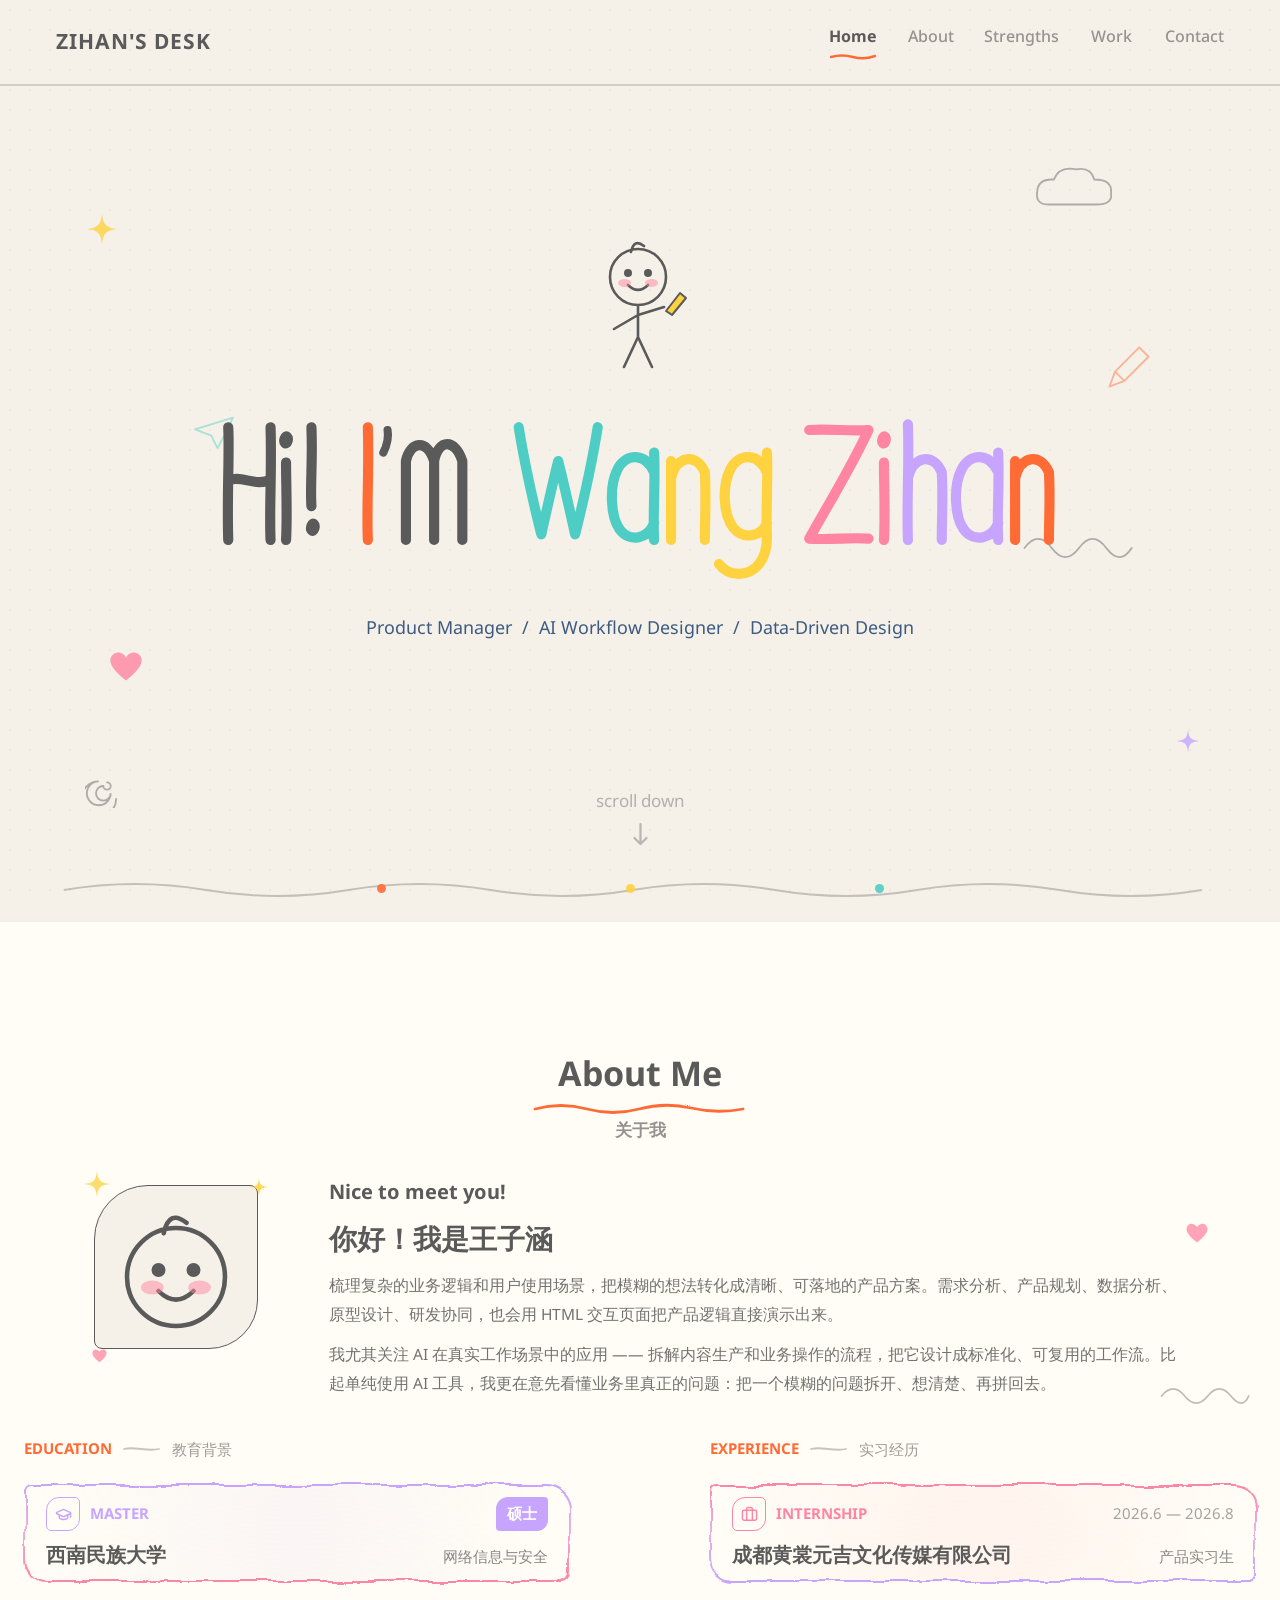
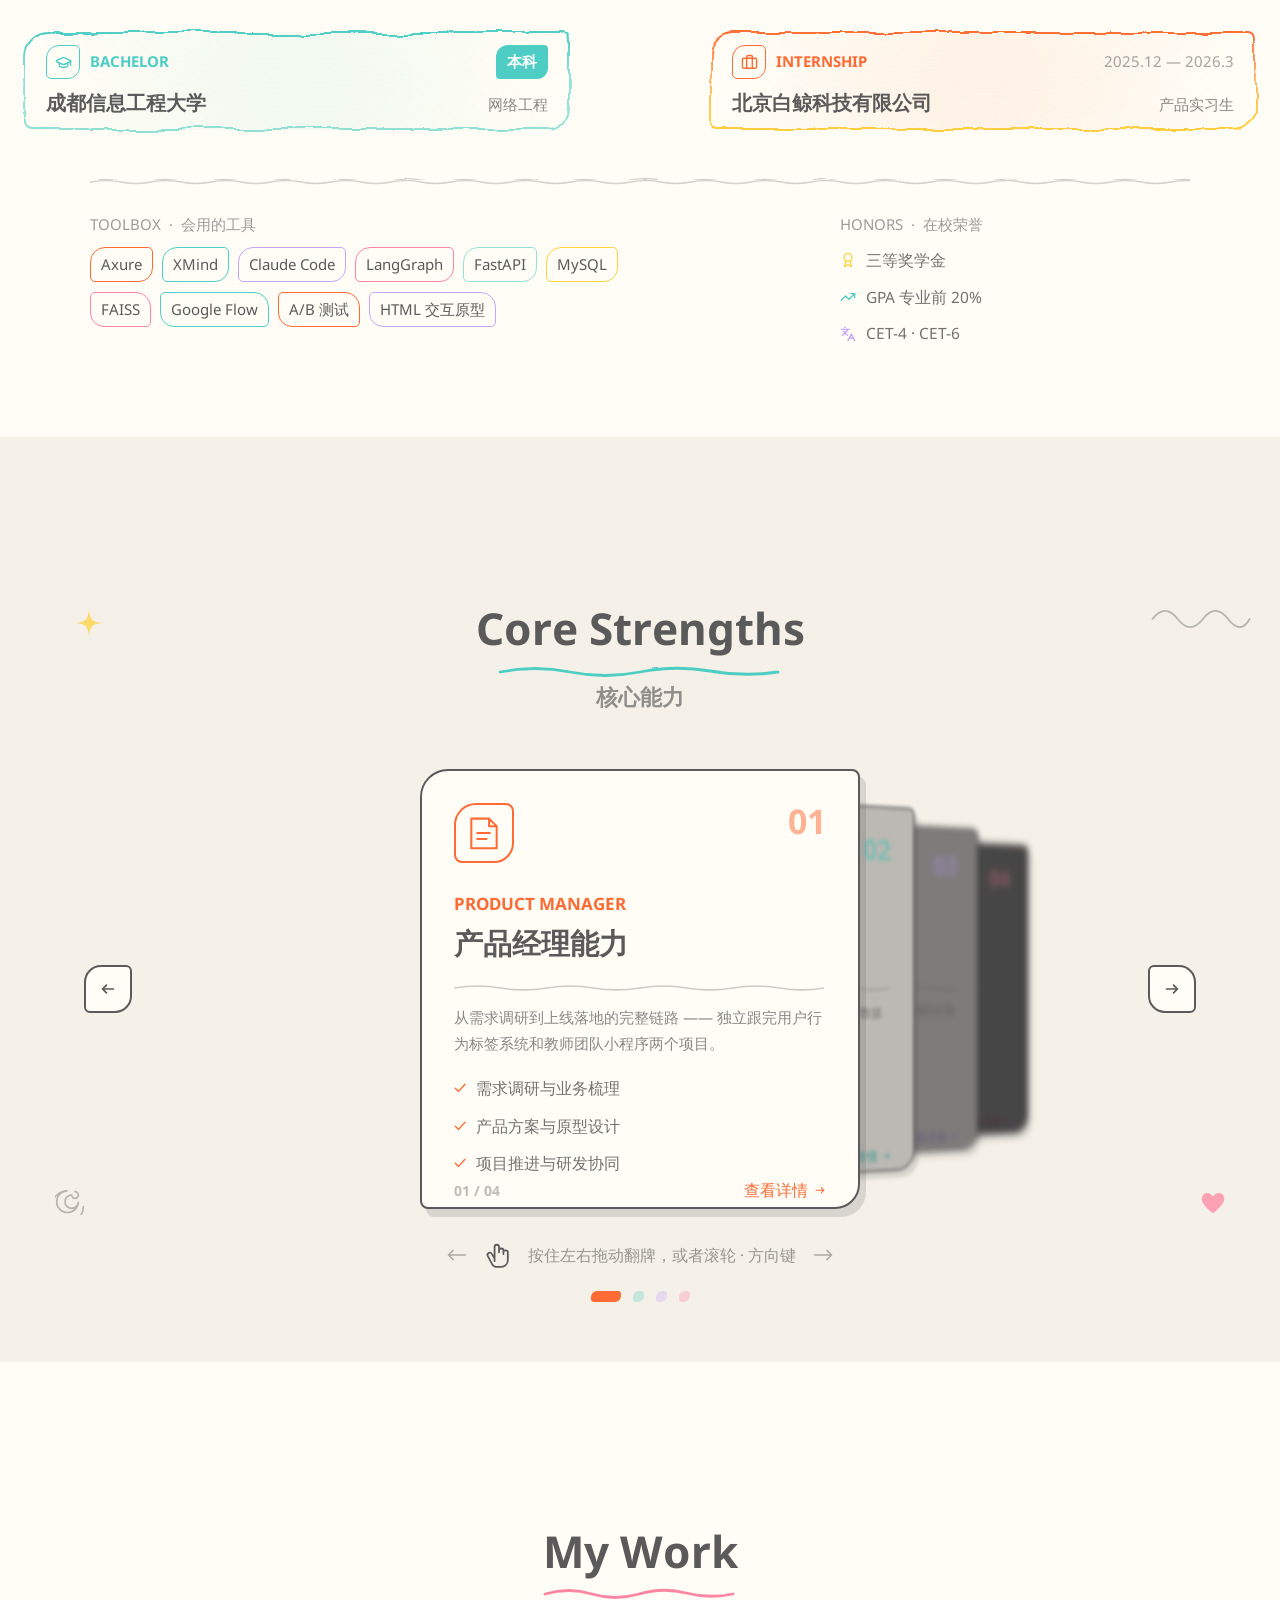
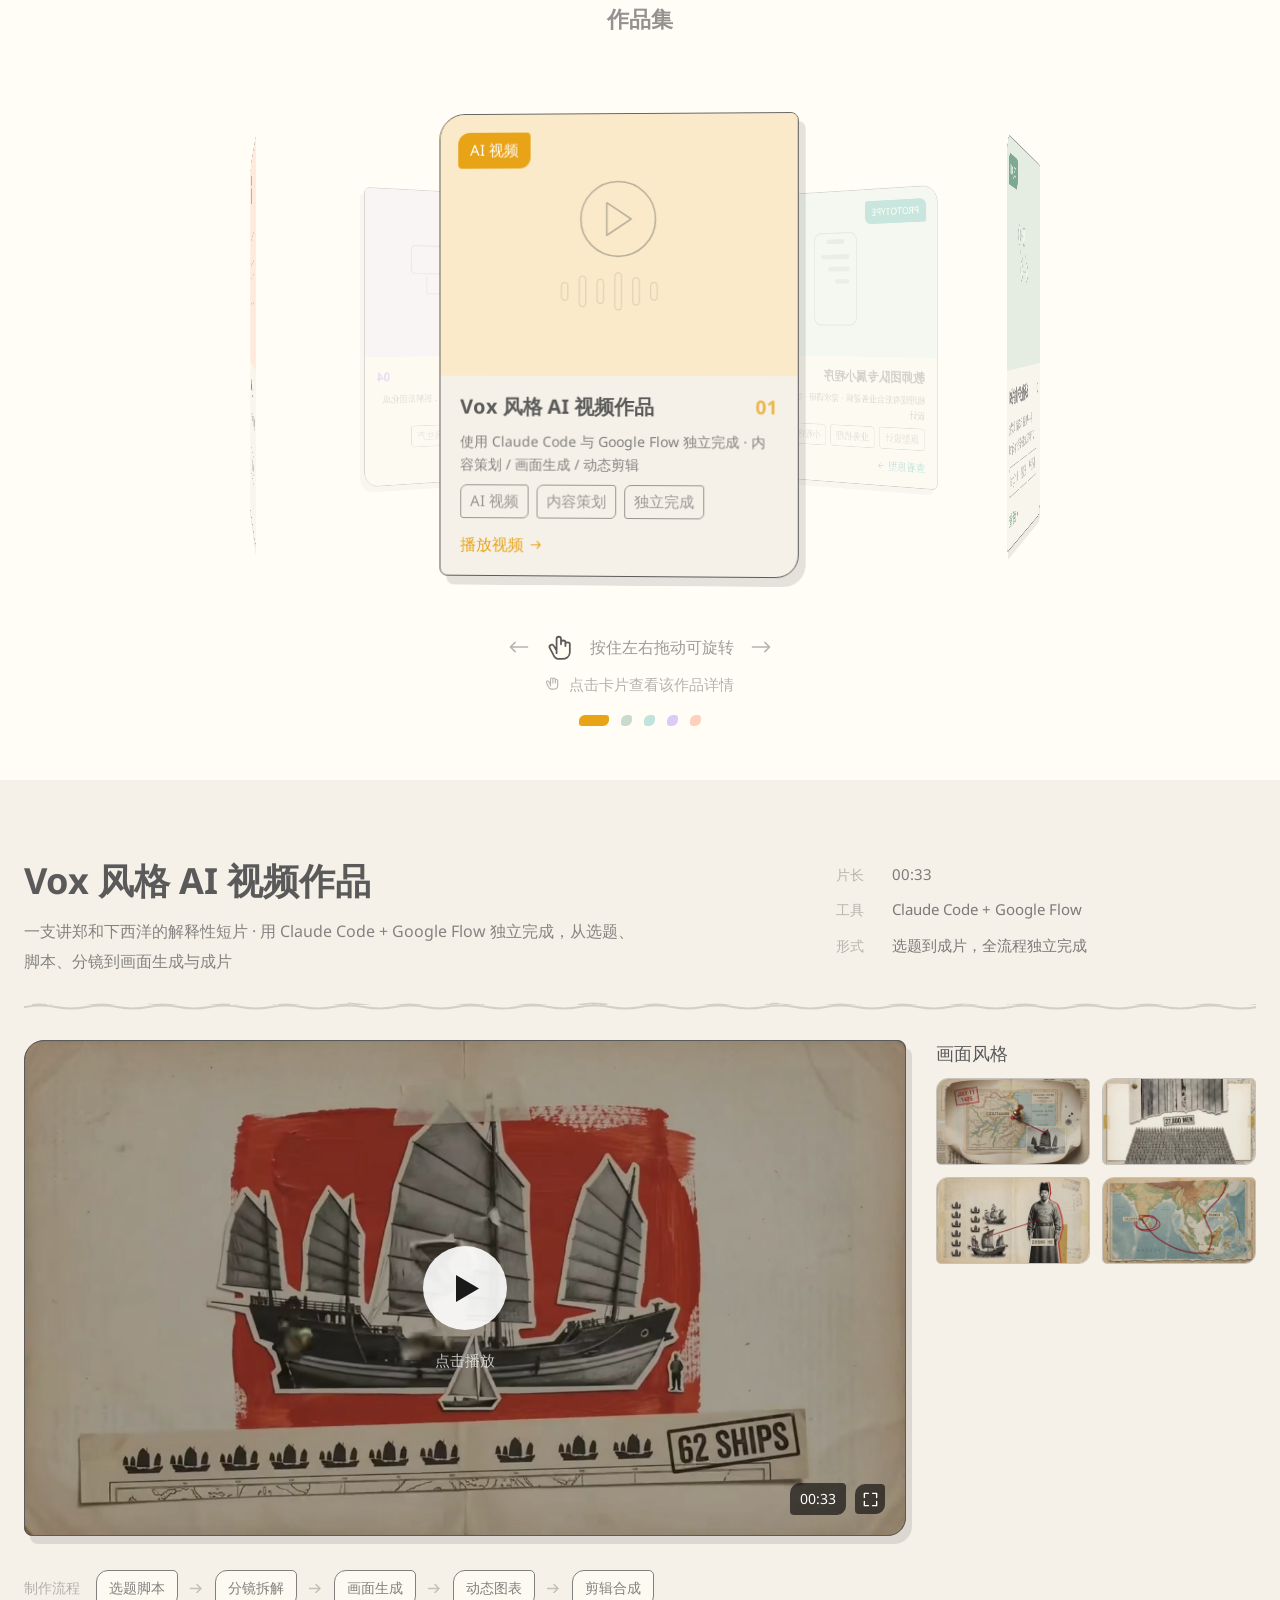
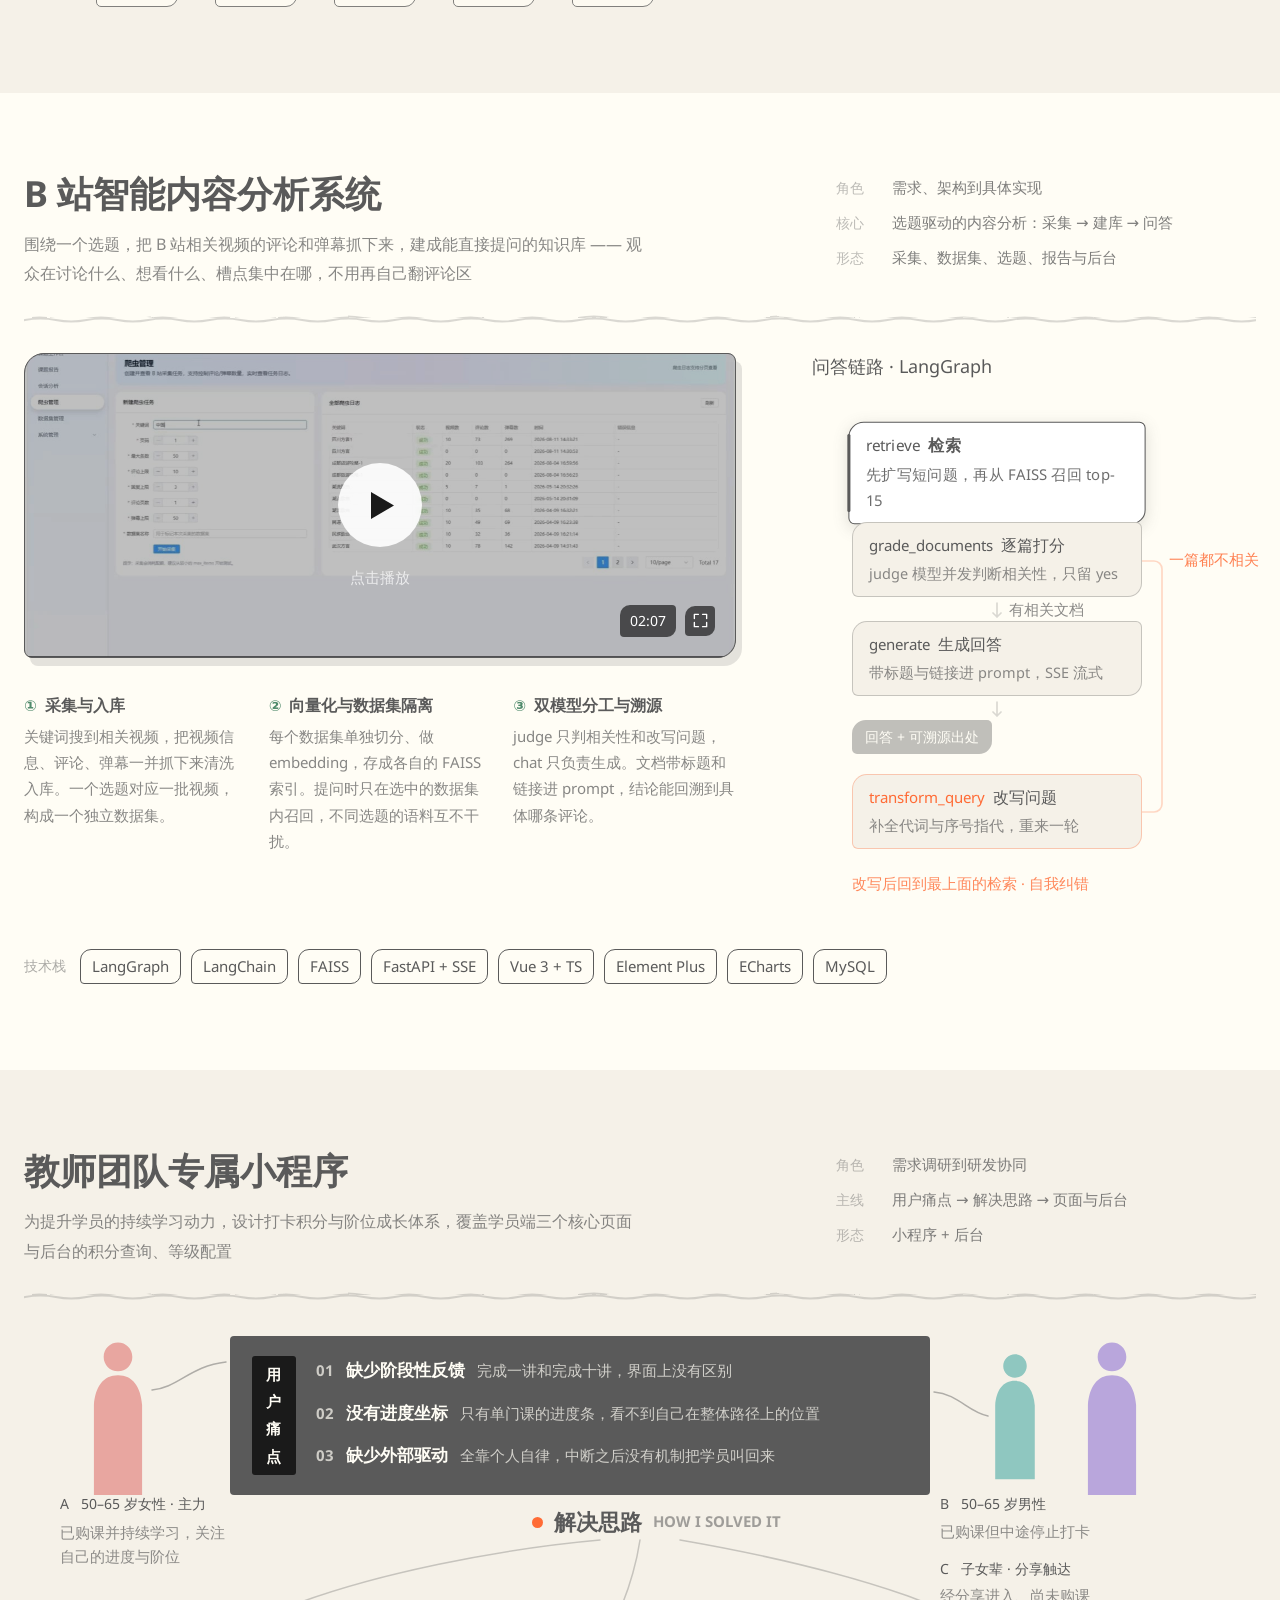
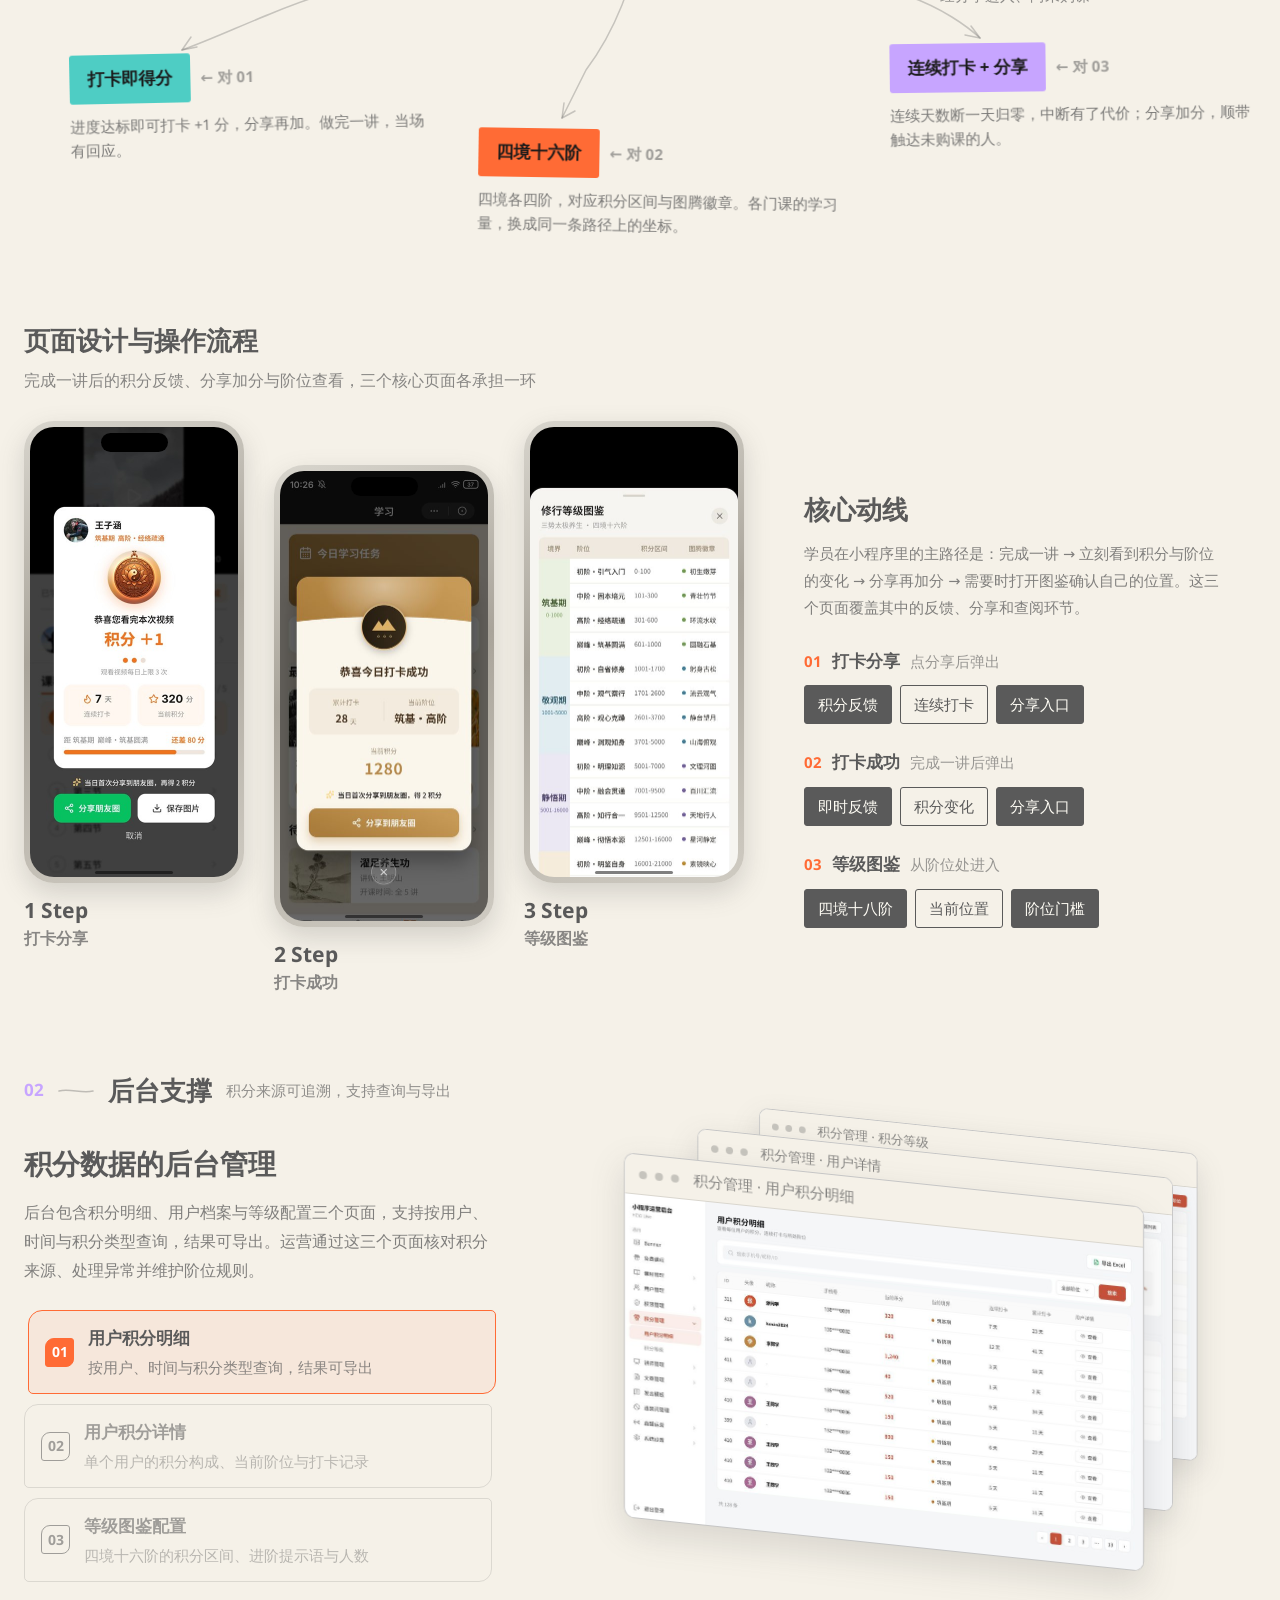
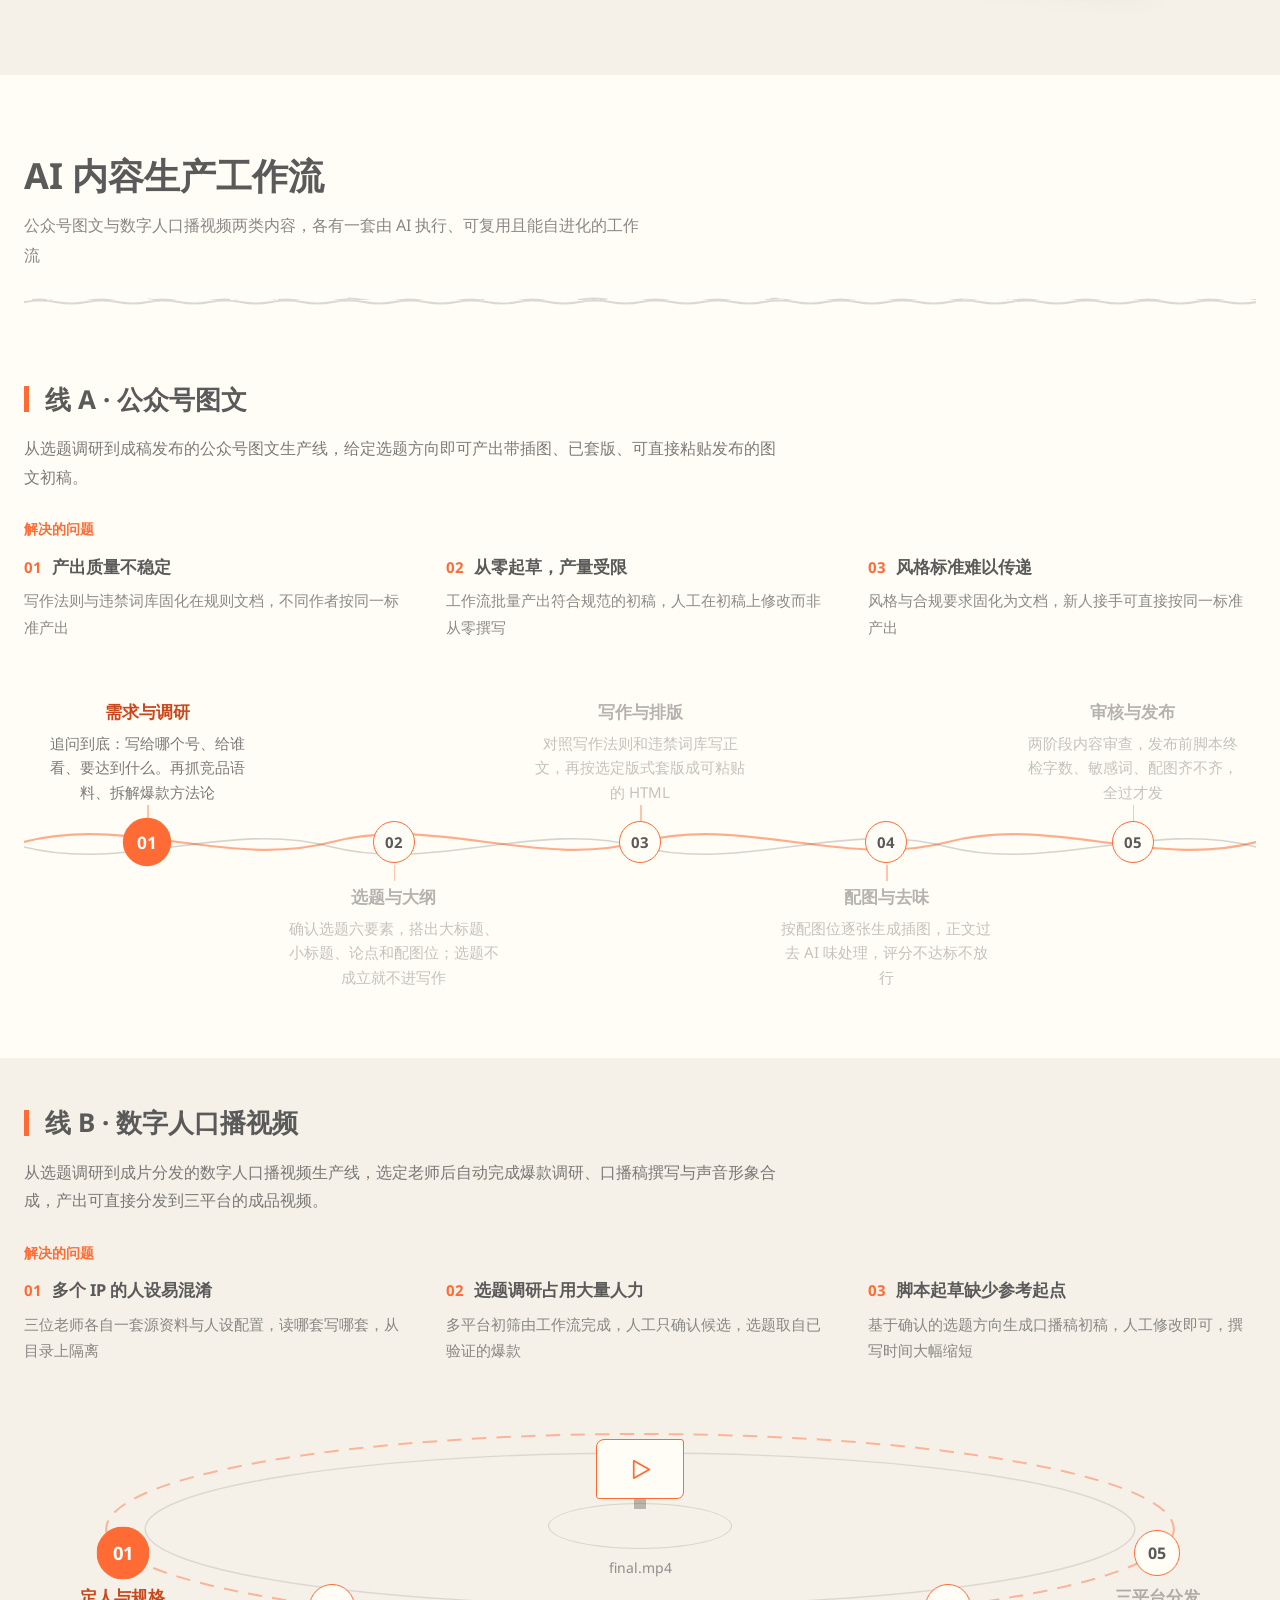
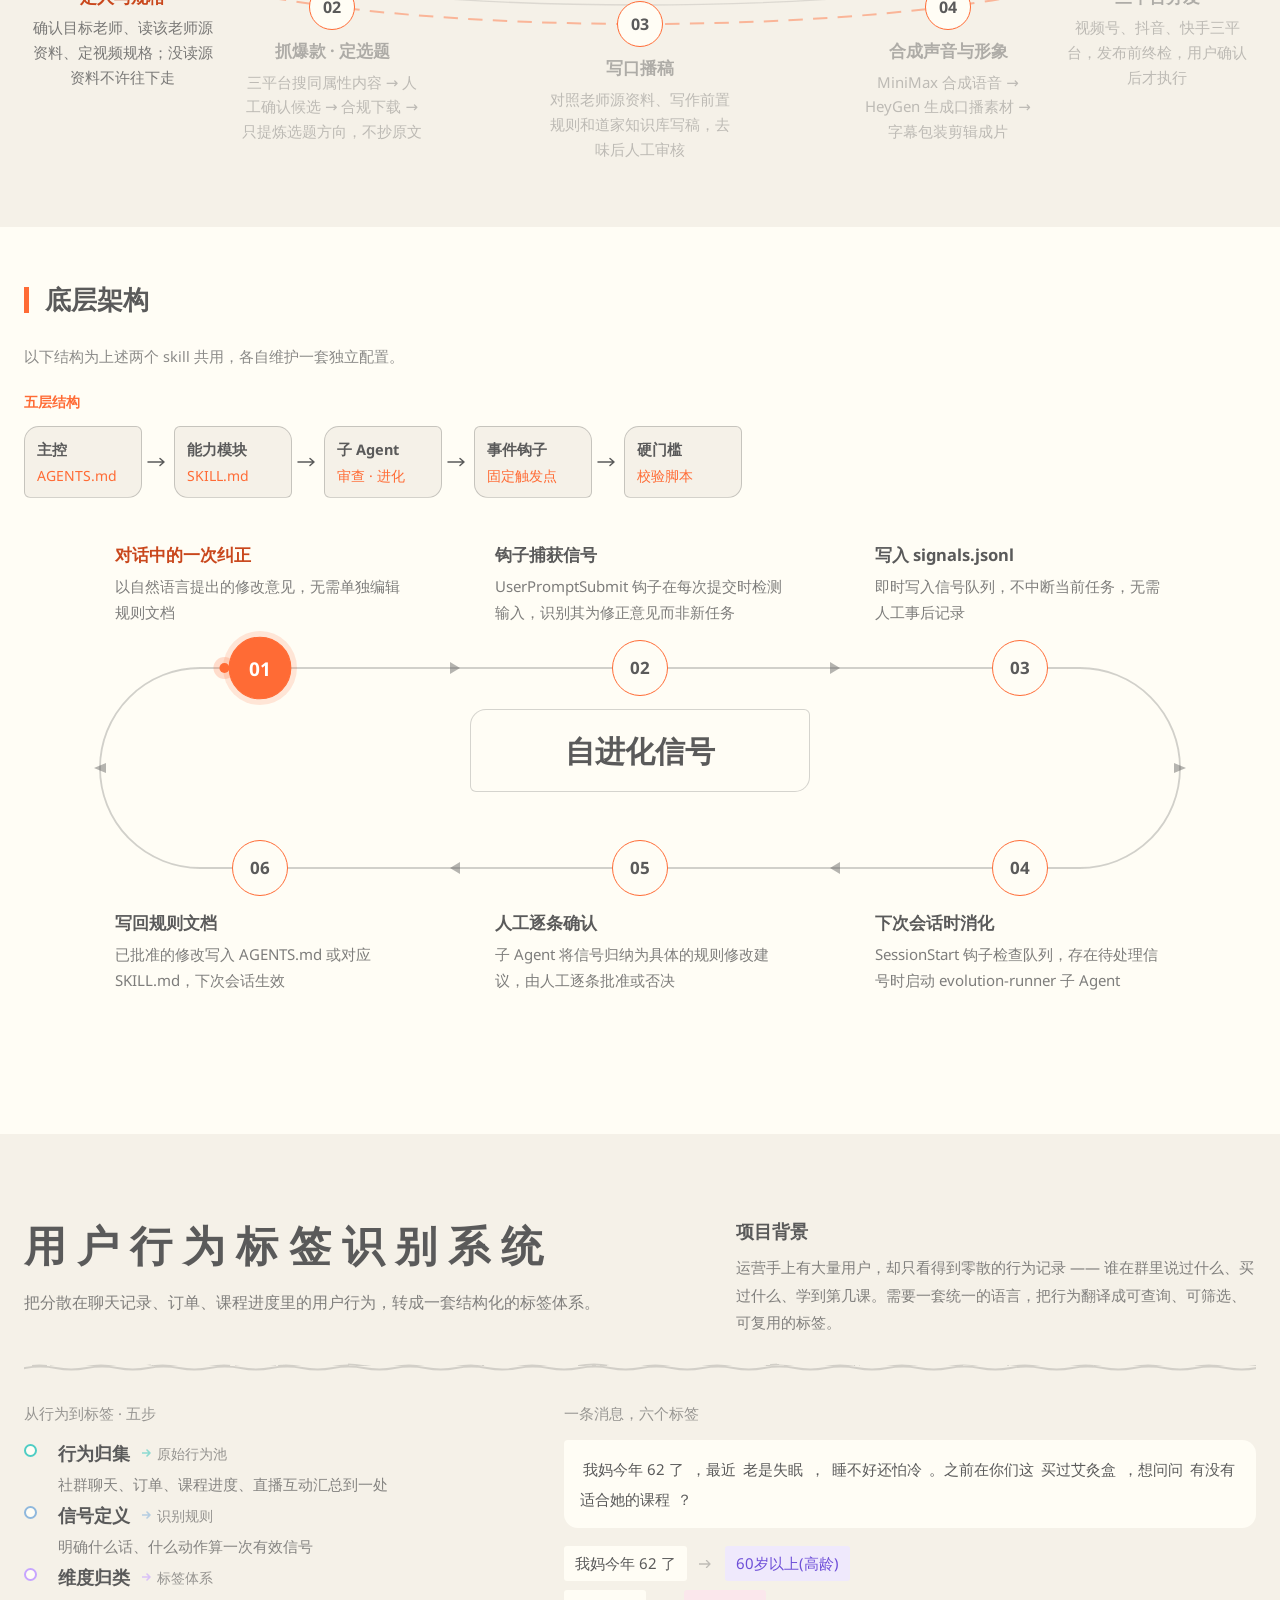
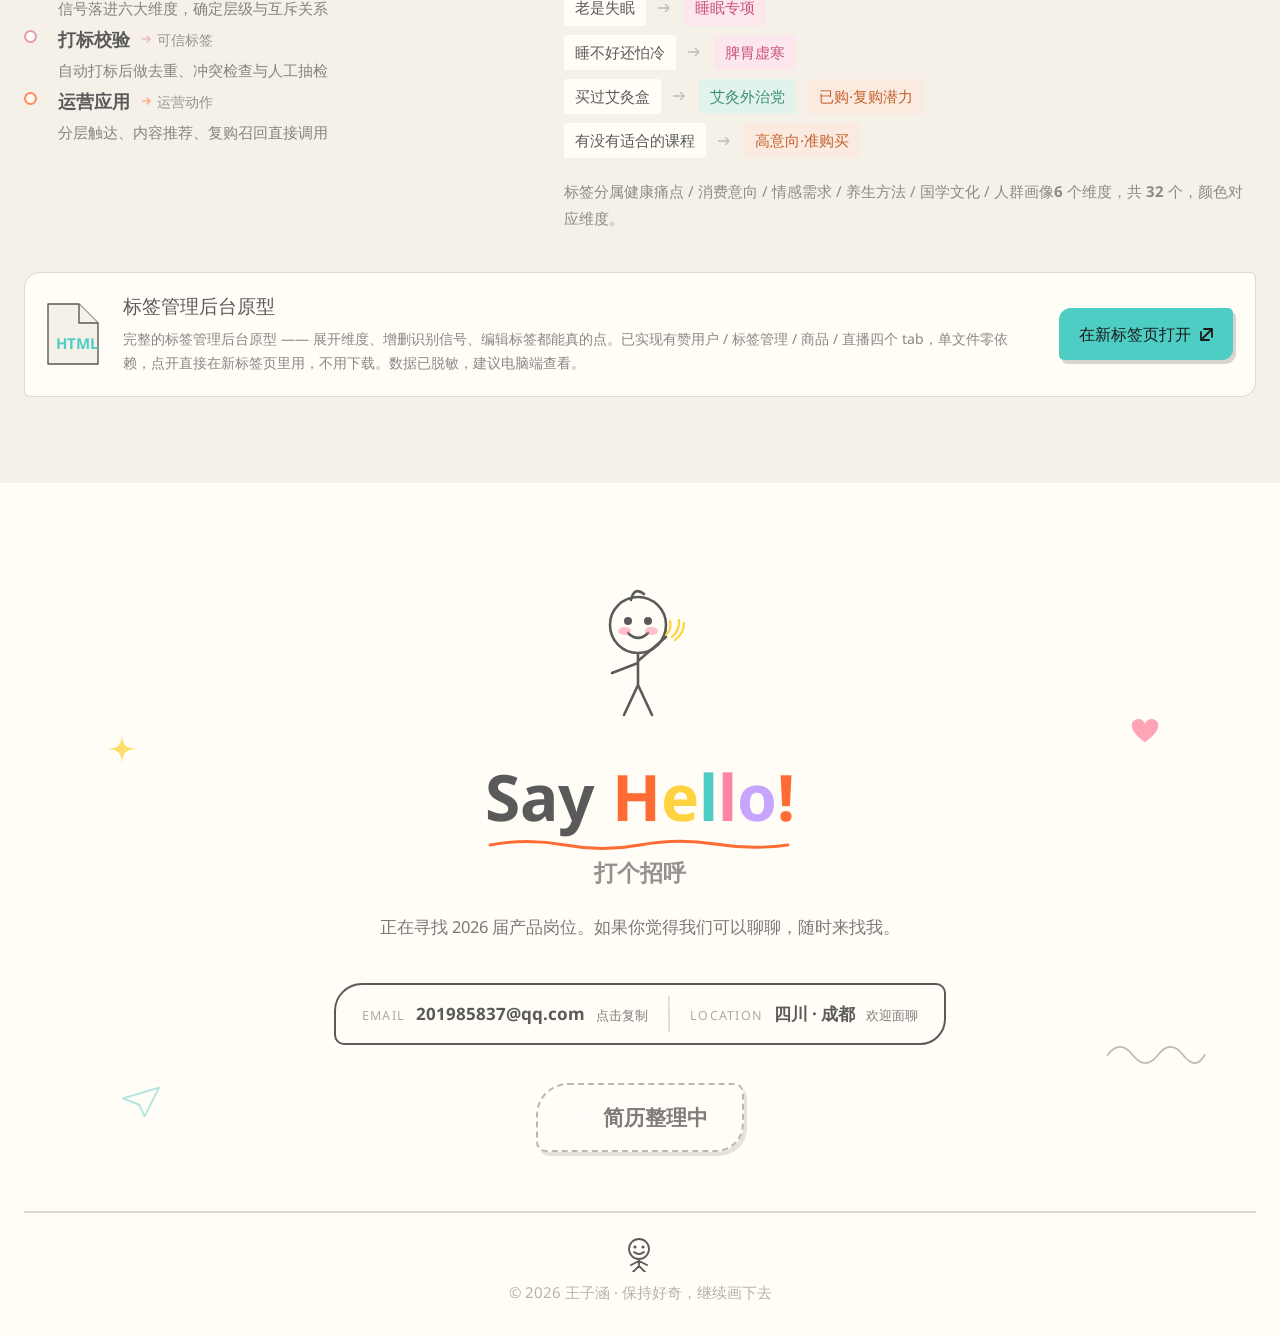
==== commit 5421272e: "作品集内容与交互调整 - 联系区：两张卡改为单行横条，移除手机号，提示文字改用深灰保证可读 - 自进化闭环：01/06 与 03/04 节点外移拉开文字间距，同步重算光点的节点距离表 - 问答链路图：" ====
--- a/index.html
+++ b/index.html
@@ -3,7 +3,7 @@
 <head>
 <meta charset="UTF-8">
 <meta name="viewport" content="width=device-width, initial-scale=1">
-<title>ZIHAN'S DESK · 王梓涵</title>
+<title>ZIHAN'S DESK · 王子涵</title>
 <meta name="description" content="产品经理 / AI 工作流设计 / 数据驱动设计 — 个人作品集">
 
 <link rel="preload" href="fonts/PermanentMarker-400.woff2" as="font" type="font/woff2" crossorigin>
@@ -1039,7 +1039,7 @@
     <svg class="wd__divider" viewBox="0 -4 1200 8" preserveAspectRatio="none" fill="none" aria-hidden="true"><path class="wave-flow" d="M-60 0q15-3 30 0t30 0t30 0t30 0t30 0t30 0t30 0t30 0t30 0t30 0t30 0t30 0t30 0t30 0t30 0t30 0t30 0t30 0t30 0t30 0t30 0t30 0t30 0t30 0t30 0t30 0t30 0t30 0t30 0t30 0t30 0t30 0t30 0t30 0t30 0t30 0t30 0t30 0t30 0t30 0t30 0t30 0t30 0t30 0t30 0t30 0" vector-effect="non-scaling-stroke"/></svg>
     <div class="bili-body">
       <div class="bili-main">
-        <div class="vox-player" data-video role="button" tabindex="0" aria-label="播放 B 站系统操作演示，时长 2 分 49 秒" style="aspect-ratio:820/350">
+        <div class="vox-player" data-video role="button" tabindex="0" aria-label="播放 B 站系统操作演示，时长 2 分 7 秒" style="aspect-ratio:1280/548">
           <video preload="metadata" poster="media/bili-poster.jpg" playsinline>
             <source src="media/bili-full.mp4" type="video/mp4">
             你的浏览器不支持内嵌视频，可以<a href="media/bili-full.mp4">直接下载观看</a>。
@@ -1050,7 +1050,7 @@
           </button>
           <span class="vox-player__hint">点击播放</span>
           <div class="vox-player__bar">
-            <span class="vox-player__dur">02:49</span>
+            <span class="vox-player__dur">02:07</span>
             <button class="vox-player__fs" type="button" aria-label="全屏观看">
               <svg viewBox="0 0 22 22" aria-hidden="true"><path d="M2 8V2h6M20 8V2h-6M2 14v6h6M20 14v6h-6"/></svg>
             </button>
@@ -1099,8 +1099,8 @@
             <p class="bili-node__d">补全代词与序号指代，重来一轮</p>
           </div>
           <div class="bili-end" data-node="end" style="top:329px">回答 + 可溯源出处</div>
-          <span class="bili-flow__tag" style="left:197px;top:212px">有相关文档</span>
-          <span class="bili-flow__tag bili-flow__tag--retry" style="left:362px;top:156px">一篇都不相关</span>
+          <span class="bili-flow__tag" style="left:197px;top:209px">有相关文档</span>
+          <span class="bili-flow__tag bili-flow__tag--retry" style="left:357px;top:159px">一篇都不相关</span>
           <span class="bili-flow__note">改写后回到最上面的检索 · 自我纠错</span>
         </div>
       </div>
@@ -1124,7 +1124,7 @@
     <div class="wd__head">
       <div class="wd__head-l">
         <h3 class="wd__title">教师团队专属小程序</h3>
-        <p class="wd__sub">面向国学养生方向的学习小程序 · 课程以讲次推进，单门 5 讲起，完整学习周期跨度以月计</p>
+        <p class="wd__sub">为提升学员的持续学习动力，设计打卡积分与阶位成长体系，覆盖学员端三个核心页面与后台的积分查询、等级配置</p>
       </div>
       <div class="wd__meta">
         <div class="wd__meta-row"><span class="wd__meta-k">角色</span><span class="wd__meta-v">需求调研到研发协同</span></div>
@@ -1216,7 +1216,7 @@
     </div>
 
     <h4 class="tm2__screen-title">页面设计与操作流程</h4>
-    <p class="tm2__screen-sub">围绕「完成一讲 → 即时反馈 → 查看进阶」这条主线设计的三个核心页面</p>
+    <p class="tm2__screen-sub">完成一讲后的积分反馈、分享加分与阶位查看，三个核心页面各承担一环</p>
 
     <div class="tm2" id="tm2">
       <div class="tm2__phones">
@@ -1262,12 +1262,12 @@
       </div>
       <div class="tm2__side">
         <h5 class="tm2__title">核心动线</h5>
-        <p class="tm2__desc">学员在小程序里的主路径是：完成一讲 → 立刻看到积分与阶位的变化 → 需要时打开图鉴确认自己的位置。三个页面各自承担这条路径上的一环。</p>
+        <p class="tm2__desc">学员在小程序里的主路径是：完成一讲 → 立刻看到积分与阶位的变化 → 分享再加分 → 需要时打开图鉴确认自己的位置。这三个页面覆盖其中的反馈、分享和查阅环节。</p>
         <div class="tm2-group" data-step="1" style="--i:0;--gi:0" tabindex="0">
           <div class="tm2-group__h">
             <span class="tm2-group__n">01</span>
             <span class="tm2-group__t">打卡分享</span>
-            <span class="tm2-group__w">看完视频后弹出</span>
+            <span class="tm2-group__w">点分享后弹出</span>
           </div>
           <div class="tm2-tags">
             <span class="tm2-tag tm2-tag--solid" style="--i:0;--gi:0">积分反馈</span>
@@ -1383,12 +1383,13 @@
     <div class="wd__head">
       <div class="wd__head-l">
         <h3 class="wd__title">AI 内容生产工作流</h3>
-        <p class="wd__sub">公众号图文与数字人口播视频两条生产线 · 把原本靠人反复重复的流程拆开，沉淀成 AI 能自己跑完的可复用工作流</p>
+        <p class="wd__sub">公众号图文与数字人口播视频两类内容，各有一套由 AI 执行、可复用且能自进化的工作流</p>
       </div>
     </div>
     <svg class="wd__divider" viewBox="0 -4 1200 8" preserveAspectRatio="none" fill="none" aria-hidden="true"><path class="wave-flow" d="M-60 0q15-3 30 0t30 0t30 0t30 0t30 0t30 0t30 0t30 0t30 0t30 0t30 0t30 0t30 0t30 0t30 0t30 0t30 0t30 0t30 0t30 0t30 0t30 0t30 0t30 0t30 0t30 0t30 0t30 0t30 0t30 0t30 0t30 0t30 0t30 0t30 0t30 0t30 0t30 0t30 0t30 0t30 0t30 0t30 0t30 0t30 0t30 0" vector-effect="non-scaling-stroke"/></svg>
     <div class="fl-sec">
       <div class="fl-sec__head"><span class="fl-sec__bar"></span><h4 class="fl-sec__title">线 A · 公众号图文</h4></div>
+      <p class="fl-sec__intro">从选题调研到成稿发布的公众号图文生产线，给定选题方向即可产出带插图、已套版、可直接粘贴发布的图文初稿。</p>
       <span class="fl-lab">解决的问题</span>
       <div class="fl-pains">
         <div class="fl-pain" style="--i:0">
@@ -1455,6 +1456,7 @@
     </div>
     <div class="fl-sec fl-sec--alt">
       <div class="fl-sec__head"><span class="fl-sec__bar"></span><h4 class="fl-sec__title">线 B · 数字人口播视频</h4></div>
+      <p class="fl-sec__intro">从选题调研到成片分发的数字人口播视频生产线，选定老师后自动完成爆款调研、口播稿撰写与声音形象合成，产出可直接分发到三平台的成品视频。</p>
       <span class="fl-lab">解决的问题</span>
       <div class="fl-pains">
         <div class="fl-pain" style="--i:0">
@@ -1521,7 +1523,7 @@
 
     <div class="fl-sec fl-base">
       <div class="fl-sec__head"><span class="fl-sec__bar"></span><h4 class="fl-sec__title">底层架构</h4></div>
-      <p class="fl-base__sub">两条线各有一套独立配置，结构相同。</p>
+      <p class="fl-base__sub">以下结构为上述两个 skill 共用，各自维护一套独立配置。</p>
       <span class="fl-lab">五层结构</span>
       <div class="fl-layers">
         <div class="fl-layer" style="--i:0">
@@ -1549,15 +1551,14 @@
           <span class="fl-layer__d">校验脚本</span>
         </div>
       </div>
-      <p class="fl-base__note">敏感词、字数、配图完整性等有明确判定标准的检查，由最底两层的脚本执行，不写入提示词。</p>
       <div class="fl-evo">
         <svg class="fl-evo__svg" viewBox="0 0 1200 408" fill="none" aria-hidden="true">
           <path class="fl-evo__track" d="M160 104h880a100 100 0 0 1 0 200H160a100 100 0 0 1 0-200z"/>
-          <g class="fl-evo__arrow" transform="translate(450 98)"><path d="M0 0l10 6-10 6z"/></g>
-          <g class="fl-evo__arrow" transform="translate(750 98)"><path d="M0 0l10 6-10 6z"/></g>
+          <g class="fl-evo__arrow" transform="translate(410 98)"><path d="M0 0l10 6-10 6z"/></g>
+          <g class="fl-evo__arrow" transform="translate(790 98)"><path d="M0 0l10 6-10 6z"/></g>
           <g class="fl-evo__arrow" transform="translate(1134 199)"><path d="M0 0l12 5-12 5z"/></g>
-          <g class="fl-evo__arrow" transform="translate(750 298)"><path d="M10 0l-10 6 10 6z"/></g>
-          <g class="fl-evo__arrow" transform="translate(450 298)"><path d="M10 0l-10 6 10 6z"/></g>
+          <g class="fl-evo__arrow" transform="translate(790 298)"><path d="M10 0l-10 6 10 6z"/></g>
+          <g class="fl-evo__arrow" transform="translate(410 298)"><path d="M10 0l-10 6 10 6z"/></g>
           <g class="fl-evo__arrow" transform="translate(54 199)"><path d="M12 0l-12 5 12 5z"/></g>
           <g class="fl-evo__runner">
             <circle class="fl-evo__halo" r="11"/>
@@ -1565,8 +1566,8 @@
           </g>
         </svg>
         <div class="fl-evo__core" style="left:35.8333%;top:37.0098%;width:28.3333%;height:18.3824%"><span>自进化信号</span></div>
-        <div class="fl-evo__node" style="left:25.0000%;top:27.8761%">01</div>
-        <div class="fl-evo__text fl-evo__text--first" style="left:12.9167%;top:0.0000%;width:24.1667%">
+        <div class="fl-evo__node" style="left:18.3333%;top:27.8761%">01</div>
+        <div class="fl-evo__text fl-evo__text--first" style="left:6.2500%;top:0.0000%;width:24.1667%">
           <span class="fl-evo__t">对话中的一次纠正</span>
           <p class="fl-evo__d">以自然语言提出的修改意见，无需单独编辑规则文档</p>
         </div>
@@ -1575,13 +1576,13 @@
           <span class="fl-evo__t">钩子捕获信号</span>
           <p class="fl-evo__d">UserPromptSubmit 钩子在每次提交时检测输入，识别其为修正意见而非新任务</p>
         </div>
-        <div class="fl-evo__node" style="left:75.0000%;top:27.8761%">03</div>
-        <div class="fl-evo__text" style="left:62.9167%;top:0.0000%;width:24.1667%">
+        <div class="fl-evo__node" style="left:81.6667%;top:27.8761%">03</div>
+        <div class="fl-evo__text" style="left:69.5833%;top:0.0000%;width:24.1667%">
           <span class="fl-evo__t">写入 signals.jsonl</span>
           <p class="fl-evo__d">即时写入信号队列，不中断当前任务，无需人工事后记录</p>
         </div>
-        <div class="fl-evo__node" style="left:75.0000%;top:72.1239%">04</div>
-        <div class="fl-evo__text" style="left:62.9167%;top:81.4159%;width:24.1667%">
+        <div class="fl-evo__node" style="left:81.6667%;top:72.1239%">04</div>
+        <div class="fl-evo__text" style="left:69.5833%;top:81.4159%;width:24.1667%">
           <span class="fl-evo__t">下次会话时消化</span>
           <p class="fl-evo__d">SessionStart 钩子检查队列，存在待处理信号时启动 evolution-runner 子 Agent</p>
         </div>
@@ -1590,8 +1591,8 @@
           <span class="fl-evo__t">人工逐条确认</span>
           <p class="fl-evo__d">子 Agent 将信号归纳为具体的规则修改建议，由人工逐条批准或否决</p>
         </div>
-        <div class="fl-evo__node" style="left:25.0000%;top:72.1239%">06</div>
-        <div class="fl-evo__text" style="left:12.9167%;top:81.4159%;width:24.1667%">
+        <div class="fl-evo__node" style="left:18.3333%;top:72.1239%">06</div>
+        <div class="fl-evo__text" style="left:6.2500%;top:81.4159%;width:24.1667%">
           <span class="fl-evo__t">写回规则文档</span>
           <p class="fl-evo__d">已批准的修改写入 AGENTS.md 或对应 SKILL.md，下次会话生效</p>
         </div>
@@ -1782,18 +1783,17 @@
       <p class="ct-cn">打个招呼</p>
       <p class="ct-lead">正在寻找 2026 届产品岗位。如果你觉得我们可以聊聊，随时来找我。</p>
     </div>
-    <div class="ct-cards">
-      <button class="ct-card" type="button" style="--i:0;--act-c:var(--orange)" data-copy="201985837@qq.com" aria-label="点击复制邮箱 201985837@qq.com">
-        <span class="ct-card__h"><span class="ct-card__k">EMAIL</span><span class="ct-card__act">点击复制</span></span>
-        <span class="ct-card__v">201985837@qq.com</span>
+    <div class="ct-strip">
+      <button class="ct-strip__item" type="button" style="--act-c:var(--orange)" data-copy="201985837@qq.com" aria-label="点击复制邮箱 201985837@qq.com">
+        <span class="ct-strip__k">EMAIL</span>
+        <span class="ct-strip__v">201985837@qq.com</span>
+        <span class="ct-strip__act">点击复制</span>
       </button>
-      <button class="ct-card" type="button" style="--i:1;--act-c:var(--teal)" data-phone data-head="191" data-tail="7293" aria-label="点击显示完整手机号">
-        <span class="ct-card__h"><span class="ct-card__k">PHONE</span><span class="ct-card__act">点击显示</span></span>
-        <span class="ct-card__v">191 **** 7293</span>
-      </button>
-      <div class="ct-card ct-card--static" style="--i:2;--act-c:var(--purple)">
-        <span class="ct-card__h"><span class="ct-card__k">LOCATION</span><span class="ct-card__act">欢迎面聊</span></span>
-        <span class="ct-card__v">四川 · 成都</span>
+      <svg class="ct-strip__sep" viewBox="0 0 2 36" fill="none" aria-hidden="true"><path d="M1 1q-.7 9 0 17t0 17"/></svg>
+      <div class="ct-strip__item ct-strip__item--static" style="--act-c:var(--purple)">
+        <span class="ct-strip__k">LOCATION</span>
+        <span class="ct-strip__v">四川 · 成都</span>
+        <span class="ct-strip__act">欢迎面聊</span>
       </div>
     </div>
     <div class="ct-resume">
--- a/css/work-detail.css
+++ b/css/work-detail.css
@@ -238,8 +238,22 @@
   font-size: 14px; line-height: 1.62;
   color: var(--pencil);
   white-space: nowrap;
+  /* 不做位移 —— 一排东西同时抖会很廉价，只换底色和字色 */
+  transition: background-color .2s ease, color .2s ease, opacity .2s ease;
 }
 .wd--alt .wd-flow__chip { background: var(--d-bg-alt); }
+
+/* hover：整块填成铅笔灰配浅字，与技术栈那行同一套反馈。
+   入场动画给 chip 挂了错峰 delay，这里必须清零，
+   否则鼠标放上去要等半秒才变色。 */
+.wd-flow__chip:hover,
+.js-anim .wd.is-in .wd-flow__chip:hover,
+.wd--alt .wd-flow__chip:hover {
+  background: var(--pencil);
+  color: var(--d-bg-alt);
+  opacity: 1;
+  transition-delay: 0s;
+}
 .wd-flow__arrow { width: 13px; height: 9px; fill: none; stroke: var(--pencil); stroke-width: 1.5; stroke-linecap: round; stroke-linejoin: round; opacity: .32; }
 
 /* 只动 border-color 与 opacity，不动尺寸，避免整行东西跟着抖 */
@@ -248,7 +262,8 @@
 .js-anim .wd.is-in .wd-flow__chip {
   opacity: .75;
   border-color: var(--pencil);
-  transition: opacity .3s ease, border-color .3s ease;
+  transition: opacity .3s ease, border-color .3s ease,
+              background-color .2s ease, color .2s ease;
   transition-delay: calc(.5s + var(--i, 0) * .12s);
 }
 .js-anim .wd.is-in .wd-flow__arrow {
@@ -328,6 +343,15 @@
   font-size: 26px; font-weight: 700; line-height: 1.45;
   color: var(--pencil);
   margin: 0;
+}
+
+/* 每条线开头的一句话总述，比正文略大、比标题轻 */
+.fl-sec__intro {
+  font-family: var(--font-body);
+  font-size: 16px; line-height: 1.78;
+  color: var(--pencil); opacity: .8;
+  max-width: 760px;
+  margin: -10px 0 26px;
 }
 
 .fl-lab {
@@ -523,9 +547,10 @@
         4 三段实现顺序进场 / 5 技术栈的小反馈 / 6 窄屏与减弱动效
    ============================================================ */
 
-.bili-body { display: flex; gap: 24px; align-items: flex-start; }
+.bili-body { display: flex; gap: 60px; align-items: flex-start; }
 .bili-main { flex: 1 1 820px; min-width: 0; }
-.bili-side { flex: 0 0 460px; }
+/* padding 再推开一点，让流程图不贴着播放器 */
+.bili-side { flex: 0 0 460px; padding-left: 16px; }
 
 /* —— 三段实现 —— */
 .bili-points { display: grid; grid-template-columns: repeat(3, 1fr); gap: 22px; margin-top: 34px; }
@@ -670,8 +695,10 @@
   position: absolute;
   white-space: nowrap;
   font-family: var(--font-body);
-  font-size: 14.5px; line-height: 1.62;
+  /* 行高压紧：两个节点之间只有 24px 缝隙，按 1.62 排会顶到下一个节点 */
+  font-size: 14.5px; line-height: 1.25;
   color: var(--pencil); opacity: .7;
+  z-index: 3;
 }
 .bili-flow__tag--retry { color: var(--orange); opacity: .85; }
 .bili-flow__note {
@@ -1476,13 +1503,6 @@
   transition-delay: calc(var(--i, 0) * .12s + .35s);
 }
 
-.fl-base__note {
-  font-family: var(--font-body);
-  font-size: 15px; line-height: 1.7;
-  color: var(--pencil); opacity: .6;
-  margin: 18px 0 0;
-}
-
 /* —— 54 · 自进化闭环 —— */
 .fl-evo {
   position: relative;
--- a/css/contact.css
+++ b/css/contact.css
@@ -83,65 +83,77 @@
   text-align: center;
 }
 
-/* —— 三张联系卡 —— */
-.ct-cards {
-  display: grid;
-  grid-template-columns: repeat(3, 284px);
+/* —— 联系信息横条 —— */
+.ct-strip {
+  display: flex;
+  flex-wrap: wrap;
+  align-items: center;
   justify-content: center;
-  gap: 24px;
-  margin-top: 44px;
-}
-.ct-card {
-  display: flex; flex-direction: column; gap: 11px;
-  padding: 22px 24px;
+  gap: 2px;
+  width: max-content;
+  max-width: 100%;
+  margin: 40px auto 0;
+  padding: 6px 8px;
   background: var(--d-bg-alt);
   border: 2px solid var(--pencil);
+  border-radius: 28px 10px 26px 10px;
+  transition: border-color .4s ease;
+}
+.ct-strip__item {
+  display: flex; align-items: baseline; gap: 11px;
+  padding: 11px 18px;
+  background: none;
+  border: 0;
+  border-radius: 20px 6px 18px 6px;
   text-align: left;
+  font: inherit;
   cursor: pointer;
-  font: inherit;
-  transition: border-color .4s ease, transform .25s ease-out, box-shadow .25s ease-out;
-}
-.ct-card:nth-child(1) { border-radius: 26px 8px 24px 8px; }
-.ct-card:nth-child(2) { border-radius: 8px 26px 8px 24px; }
-.ct-card:nth-child(3) { border-radius: 24px 8px 26px 8px; }
-.ct-card:hover { transform: translateY(-3px); box-shadow: 5px 7px 0 rgba(90, 90, 90, .18); }
-.ct-card--static { cursor: default; }
-.ct-card--static:hover { transform: none; box-shadow: none; }
-
-.ct-card__h { display: flex; align-items: center; justify-content: space-between; gap: 12px; }
-.ct-card__k {
-  font-family: var(--font-body);
-  font-size: 14px; line-height: 1.68;
-  letter-spacing: .08em;
-  color: var(--pencil); opacity: .55;
-}
-.ct-card__act {
-  font-family: var(--font-body);
-  font-size: 15px; line-height: 1.68;
-  color: var(--act-c);
-}
-.ct-card__v {
-  font-family: var(--font-body);
-  font-size: 19px; font-weight: 700; line-height: 1.45;
+  transition: background-color .25s ease;
+}
+/* hover 时才染上各自的身份色，文字始终保持深灰以便读清 */
+.ct-strip__item:hover { background: rgba(90, 90, 90, .055); }
+.ct-strip__item:hover { background: color-mix(in srgb, var(--act-c) 13%, transparent); }
+.ct-strip__item--static { cursor: default; }
+.ct-strip__item--static:hover { background: none; }
+
+.ct-strip__k {
+  font-family: var(--font-body);
+  font-size: 12.5px; line-height: 1.68;
+  letter-spacing: .1em;
+  color: var(--pencil); opacity: .5;
+}
+.ct-strip__v {
+  font-family: var(--font-body);
+  font-size: 17px; font-weight: 700; line-height: 1.45;
   color: var(--pencil);
 }
-/* 41 · 复制成功：描边闪一下青色，不弹 toast */
-.ct-card.is-copied { border-color: var(--teal); }
-
-/* 42 · 手机号中间四位像翻页牌一样逐位翻出 */
-.ct-digit { display: inline-block; transform-origin: 50% 50%; }
-.ct-digit.is-flip { animation: ctFlip .34s ease-out both; }
-@keyframes ctFlip {
-  from { transform: rotateX(90deg); opacity: .2; }
-  to   { transform: rotateX(0);     opacity: 1; }
-}
-
-.js-anim .contact:not(.is-in) .ct-card { opacity: 0; transform: translateY(16px); }
-.js-anim .contact.is-in .ct-card {
+/* 提示文字：品牌橙/紫在米底上只有 2~2.8:1，13px 小字读不清，
+   所以这里用铅笔灰，彩色改由 hover 底色承担 */
+.ct-strip__act {
+  font-family: var(--font-body);
+  font-size: 13px; line-height: 1.68;
+  color: var(--pencil); opacity: .78;
+  white-space: nowrap;
+  transition: opacity .25s ease;
+}
+.ct-strip__item:hover .ct-strip__act { opacity: 1; }
+
+/* 中间那道手绘竖线 */
+.ct-strip__sep { width: 2px; height: 36px; flex: none; align-self: center; }
+.ct-strip__sep path {
+  stroke: var(--pencil); stroke-width: 2;
+  stroke-linecap: round; opacity: .2;
+}
+
+/* 41 · 复制成功：底色闪一下青色，不弹 toast */
+.ct-strip__item.is-copied { background: rgba(78, 205, 196, .16); }
+
+.js-anim .contact:not(.is-in) .ct-strip { opacity: 0; transform: translateY(16px); }
+.js-anim .contact.is-in .ct-strip {
   opacity: 1; transform: none;
   transition: opacity .45s ease, transform .45s var(--ease-out-soft),
-              border-color .4s ease, box-shadow .25s ease-out;
-  transition-delay: calc(.75s + var(--i, 0) * .1s);
+              border-color .4s ease;
+  transition-delay: .75s;
 }
 
 /* —— 43 · 简历按钮在呼吸 —— */
@@ -220,12 +232,24 @@
   .ct-mascot__arm, .ct-mascot__wave path, .ct-btn { animation: none; }
   .ct-btn { box-shadow: 5px 6px 0 var(--pencil); }
   .ct-btn:hover { transform: none; }
-  .ct-digit.is-flip { animation: none; }
 }
 
 @media (max-width: 900px) {
   .ct-title { font-size: 46px; }
   .ct-rule { width: 220px; }
-  .ct-cards { grid-template-columns: minmax(0, 320px); }
+  .ct-strip {
+    flex-direction: column;
+    align-items: stretch;
+    width: min(320px, 100%);
+    gap: 0;
+    padding: 6px;
+  }
+  .ct-strip__item { padding: 12px 14px; gap: 9px; }
+  .ct-strip__sep { display: none; }
+  /* 竖线只是 display:none，DOM 里仍夹在两项之间，
+     所以这里要从它往后选，不能用 item + item */
+  .ct-strip__sep + .ct-strip__item {
+    border-top: 2px dashed rgba(90, 90, 90, .15);
+  }
   .ct-lead { font-size: 15.5px; }
 }
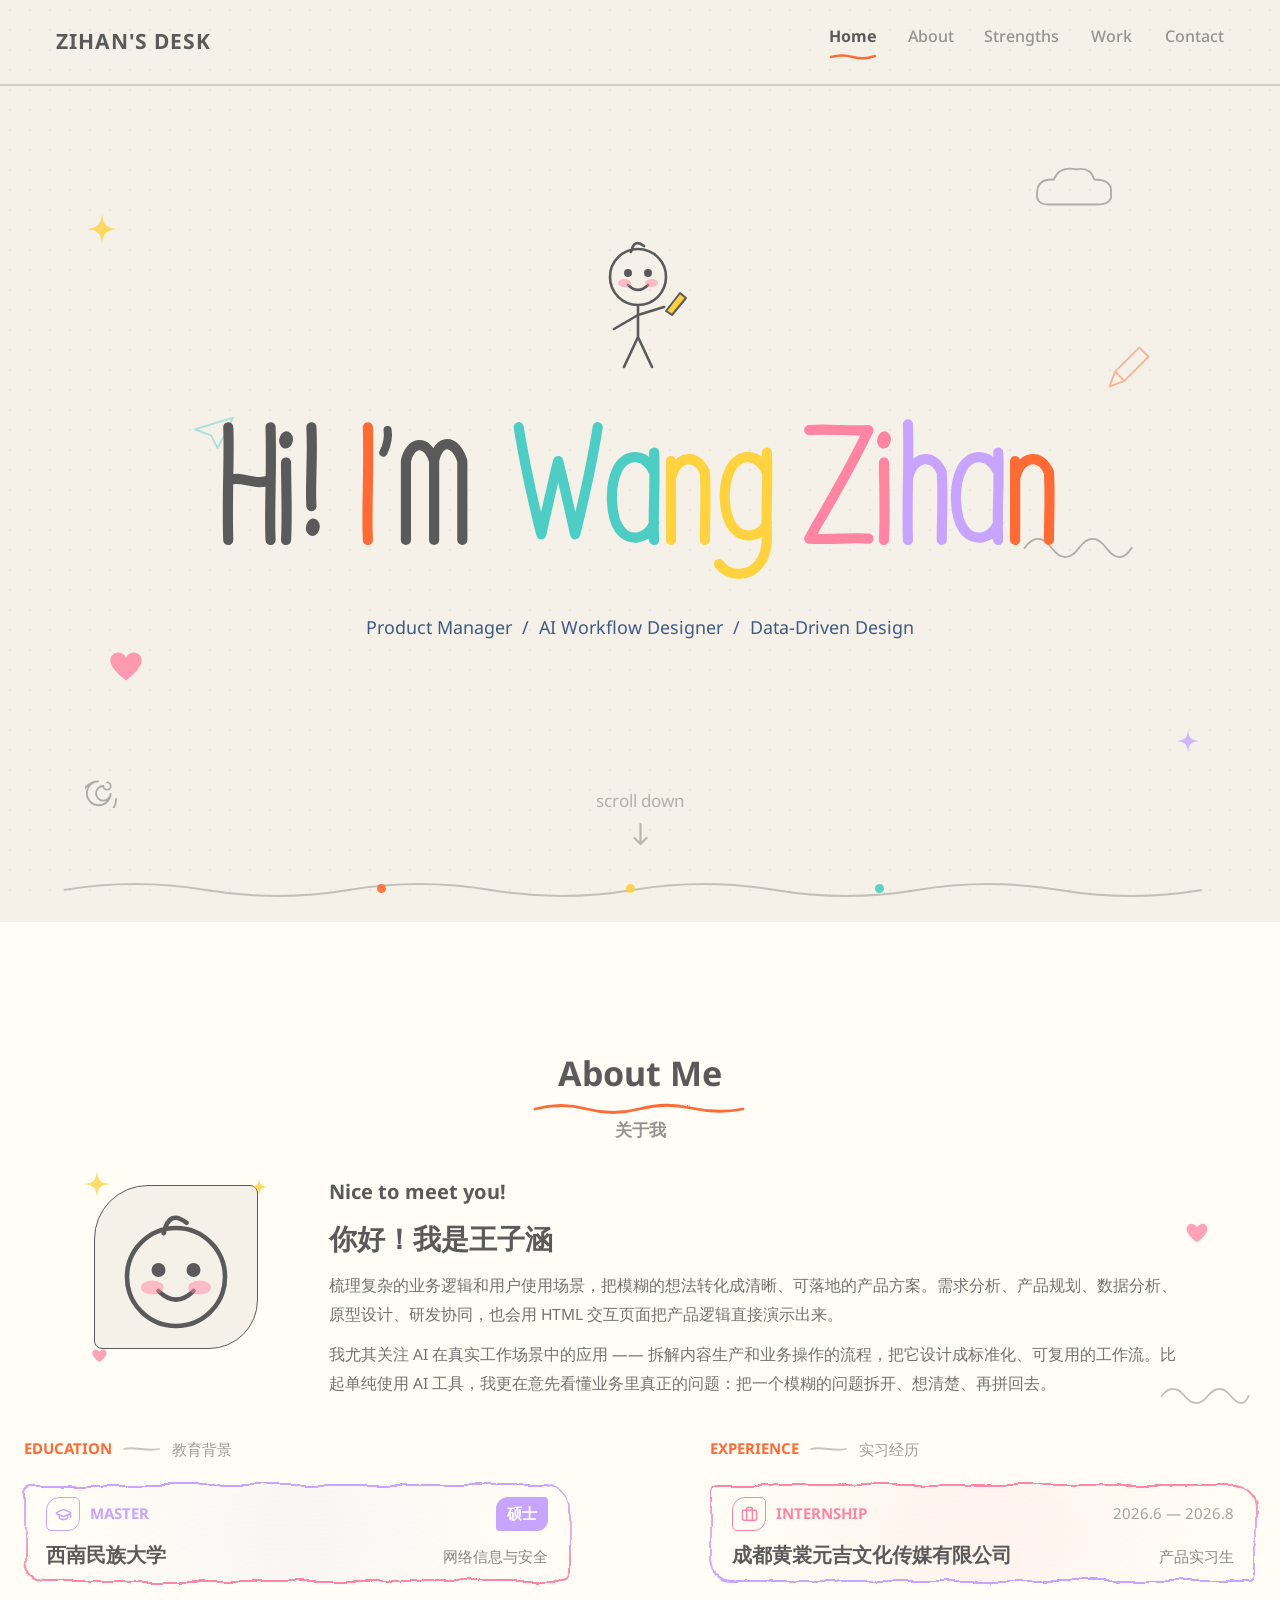
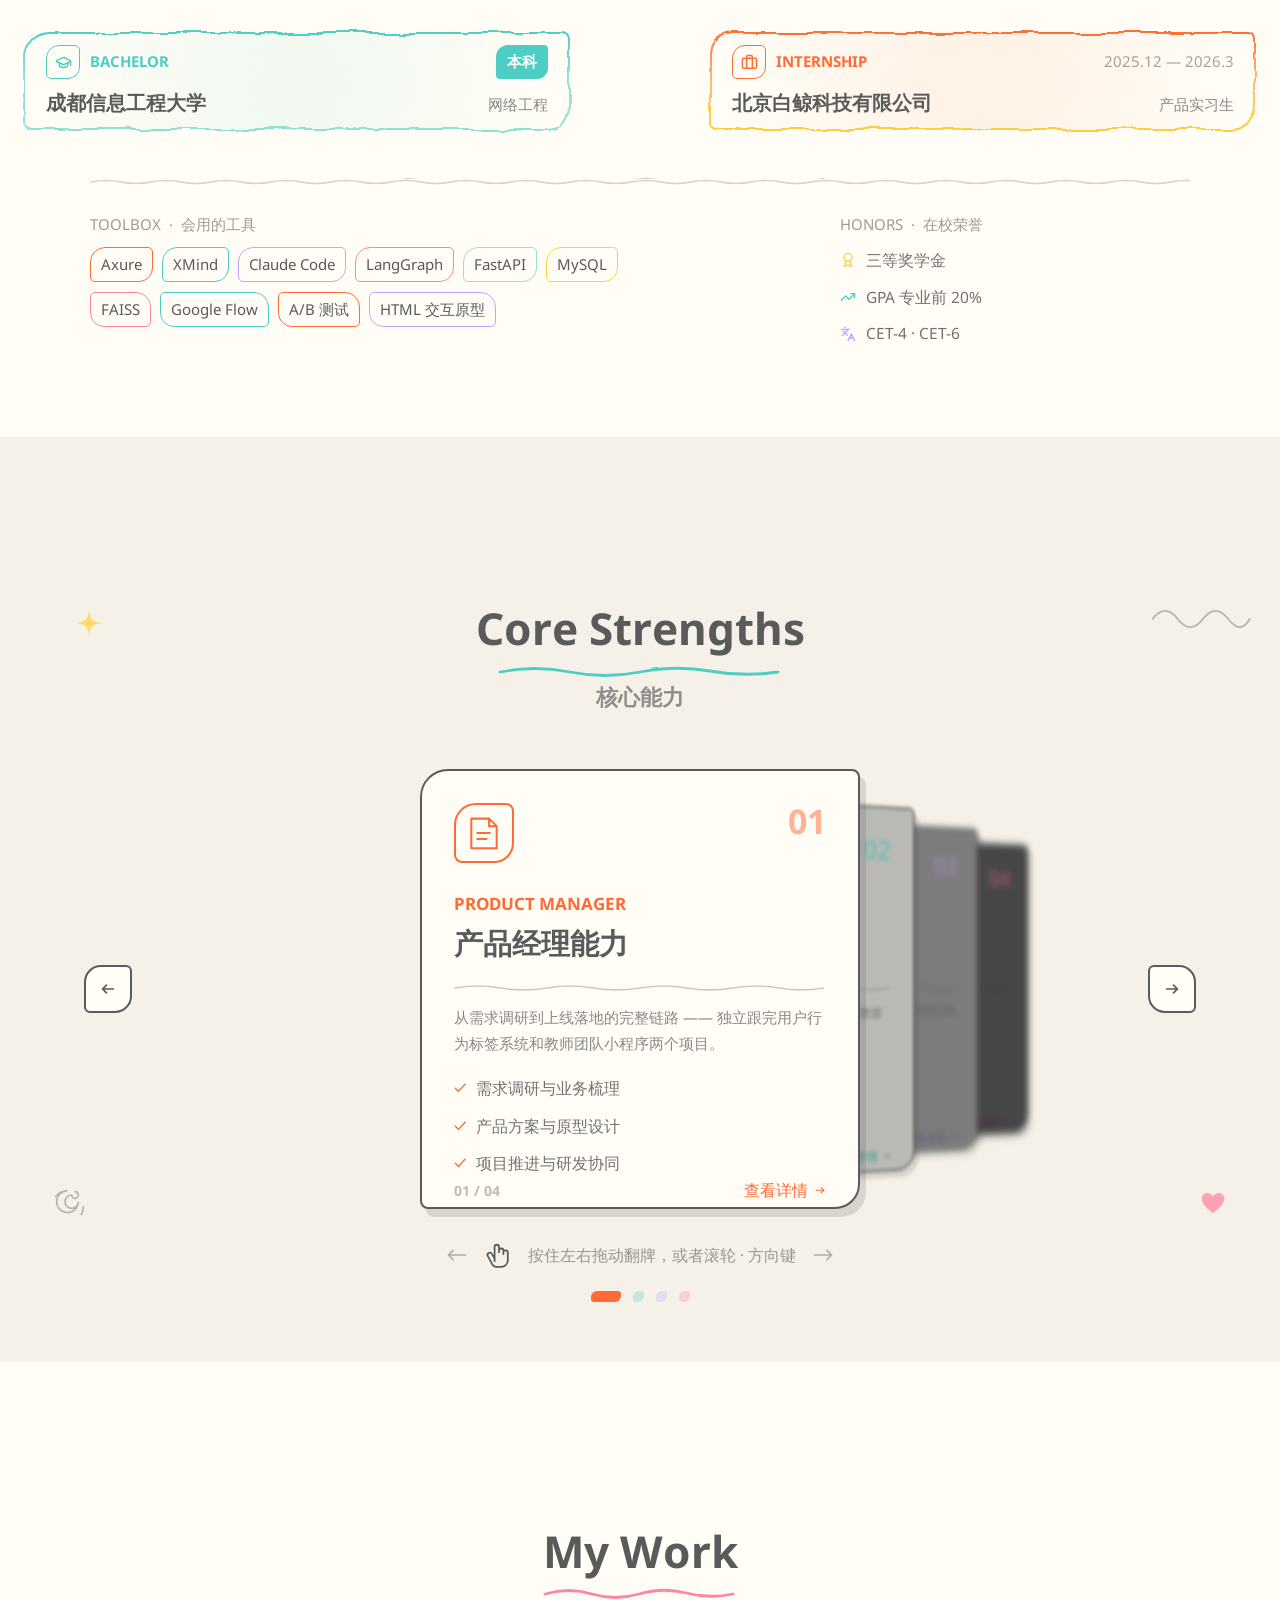
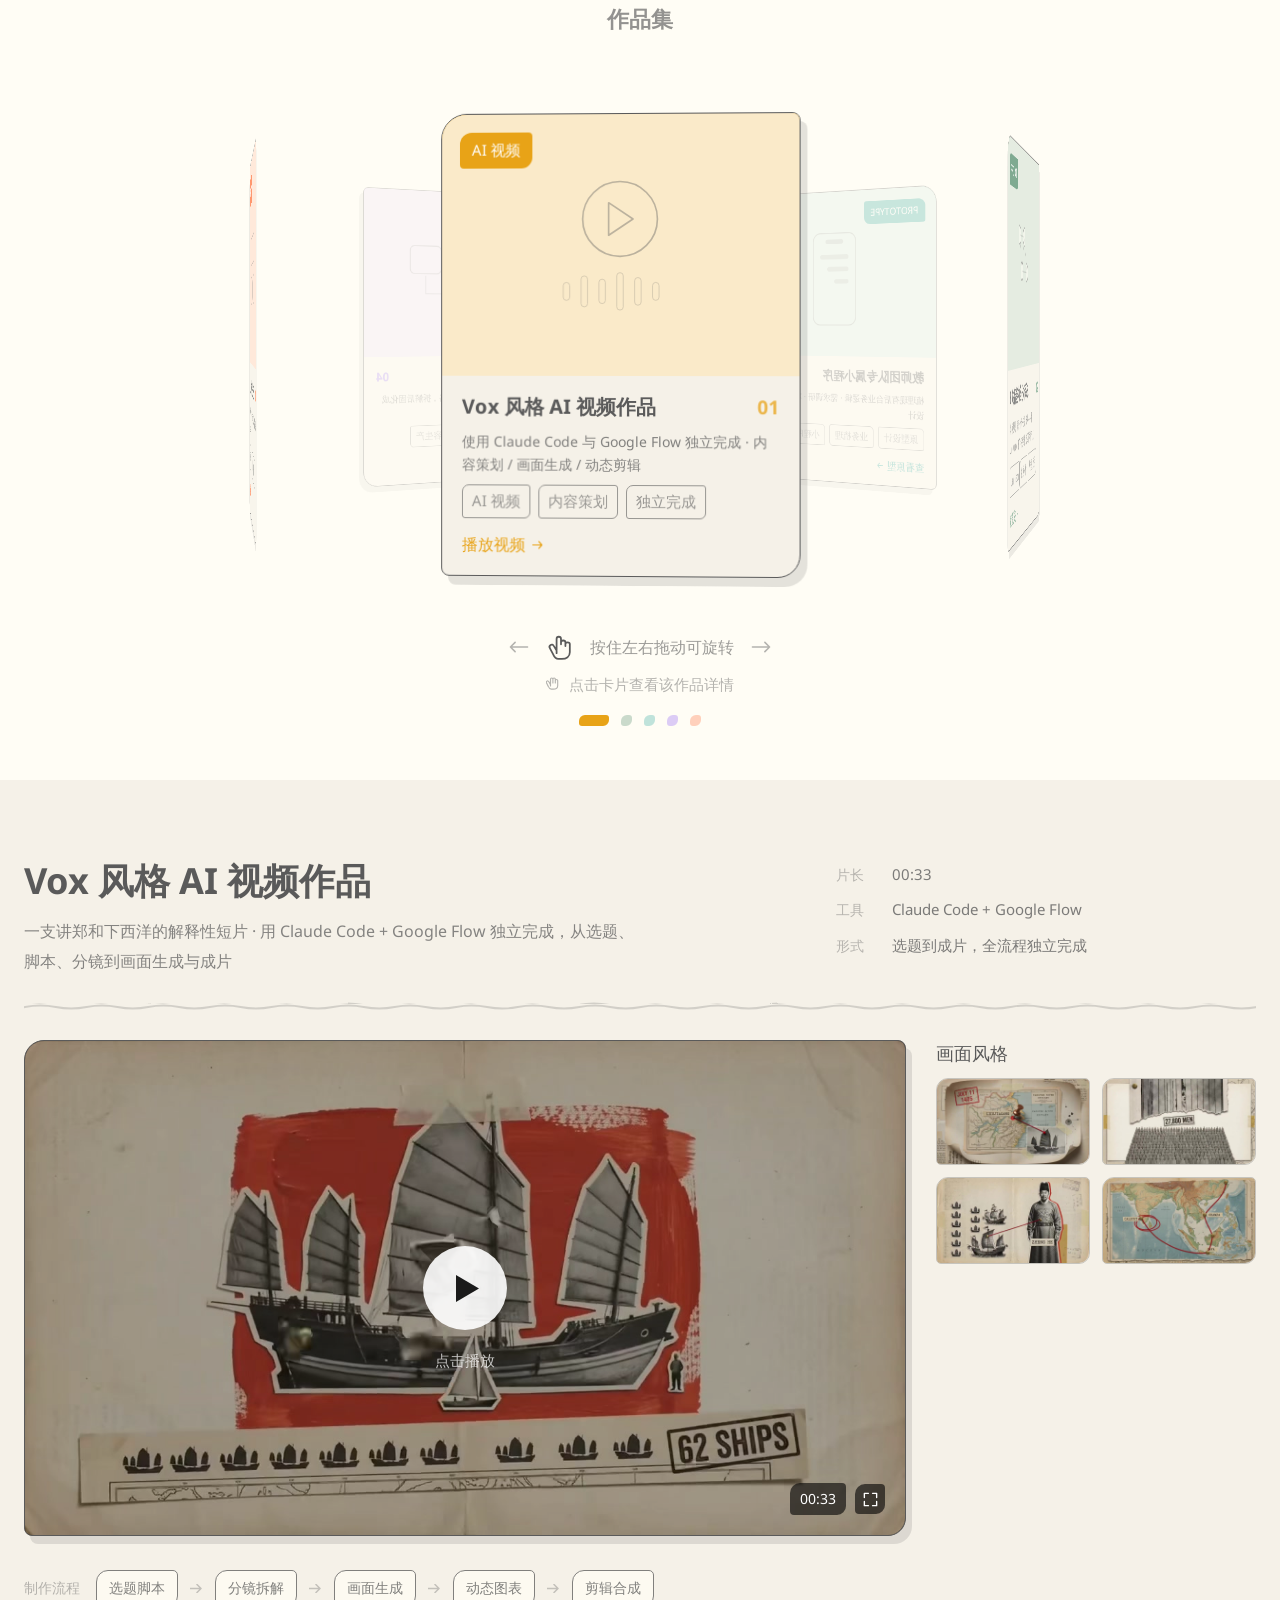
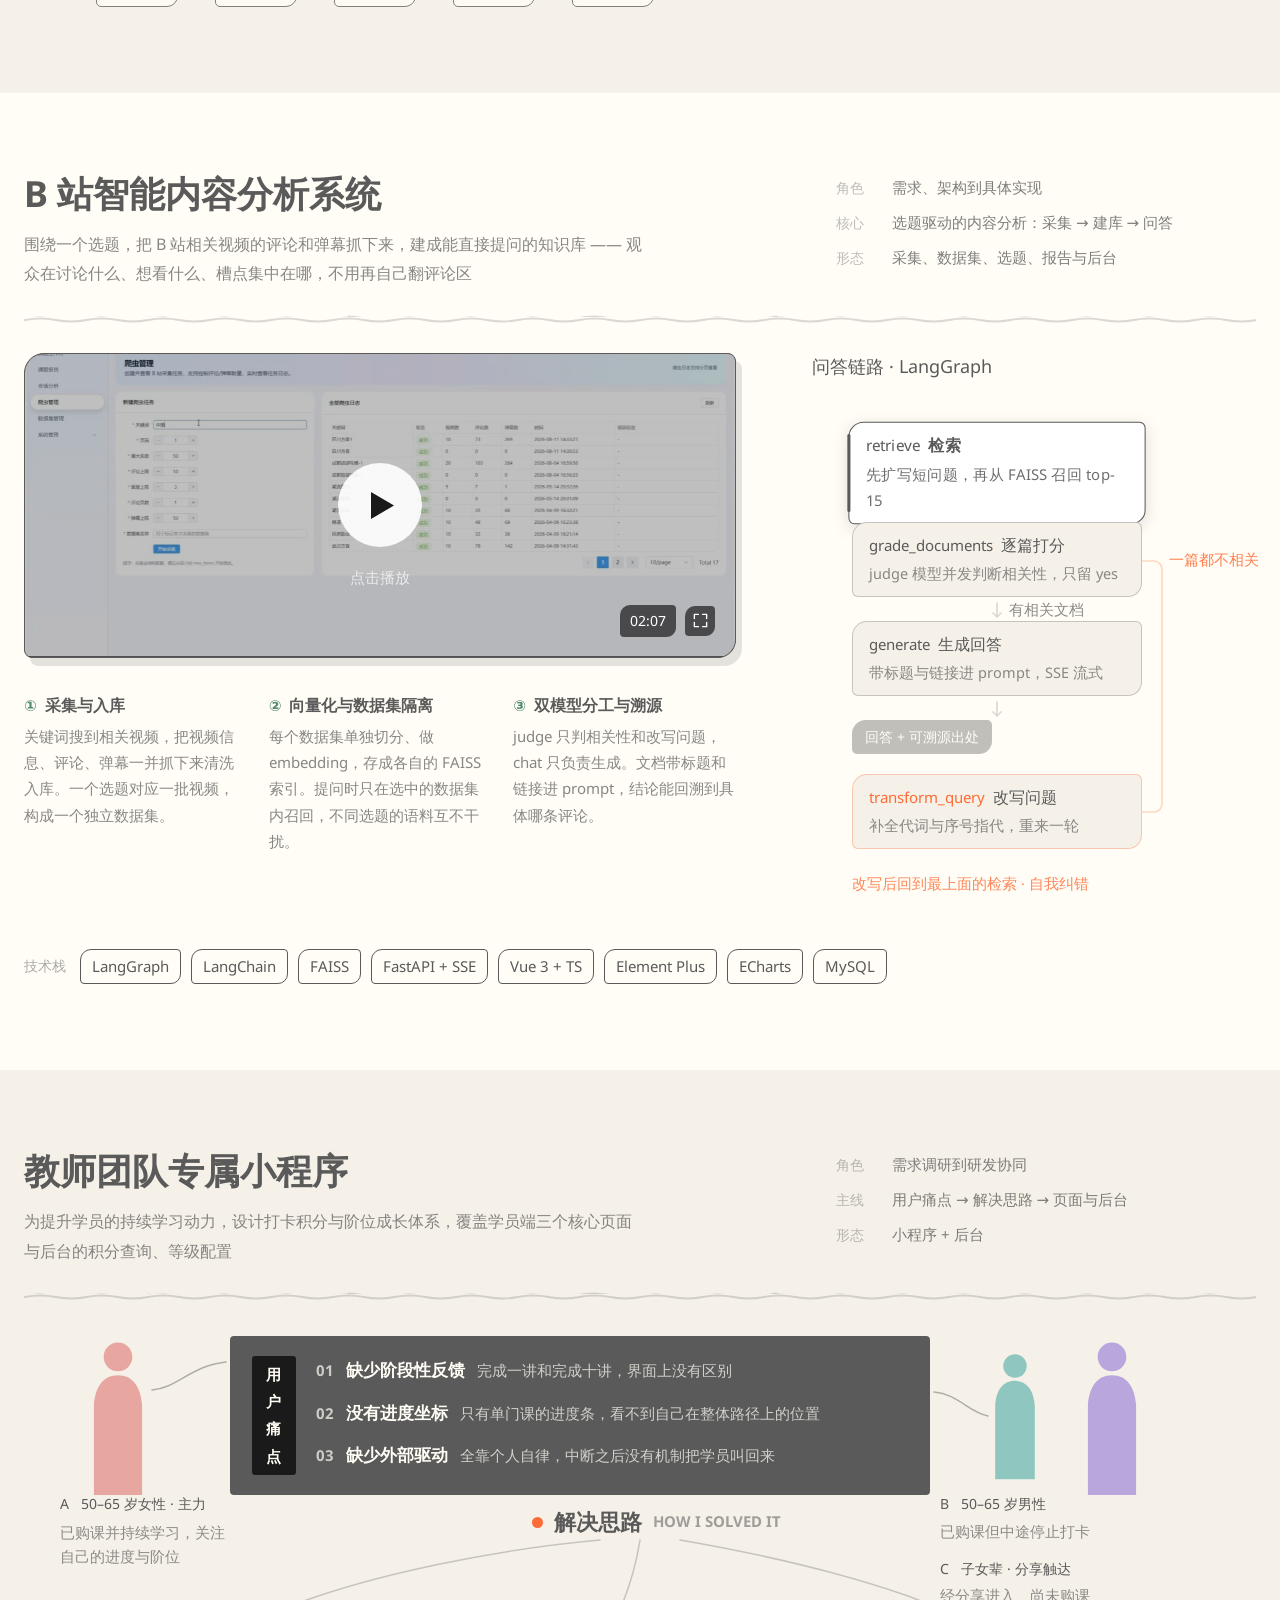
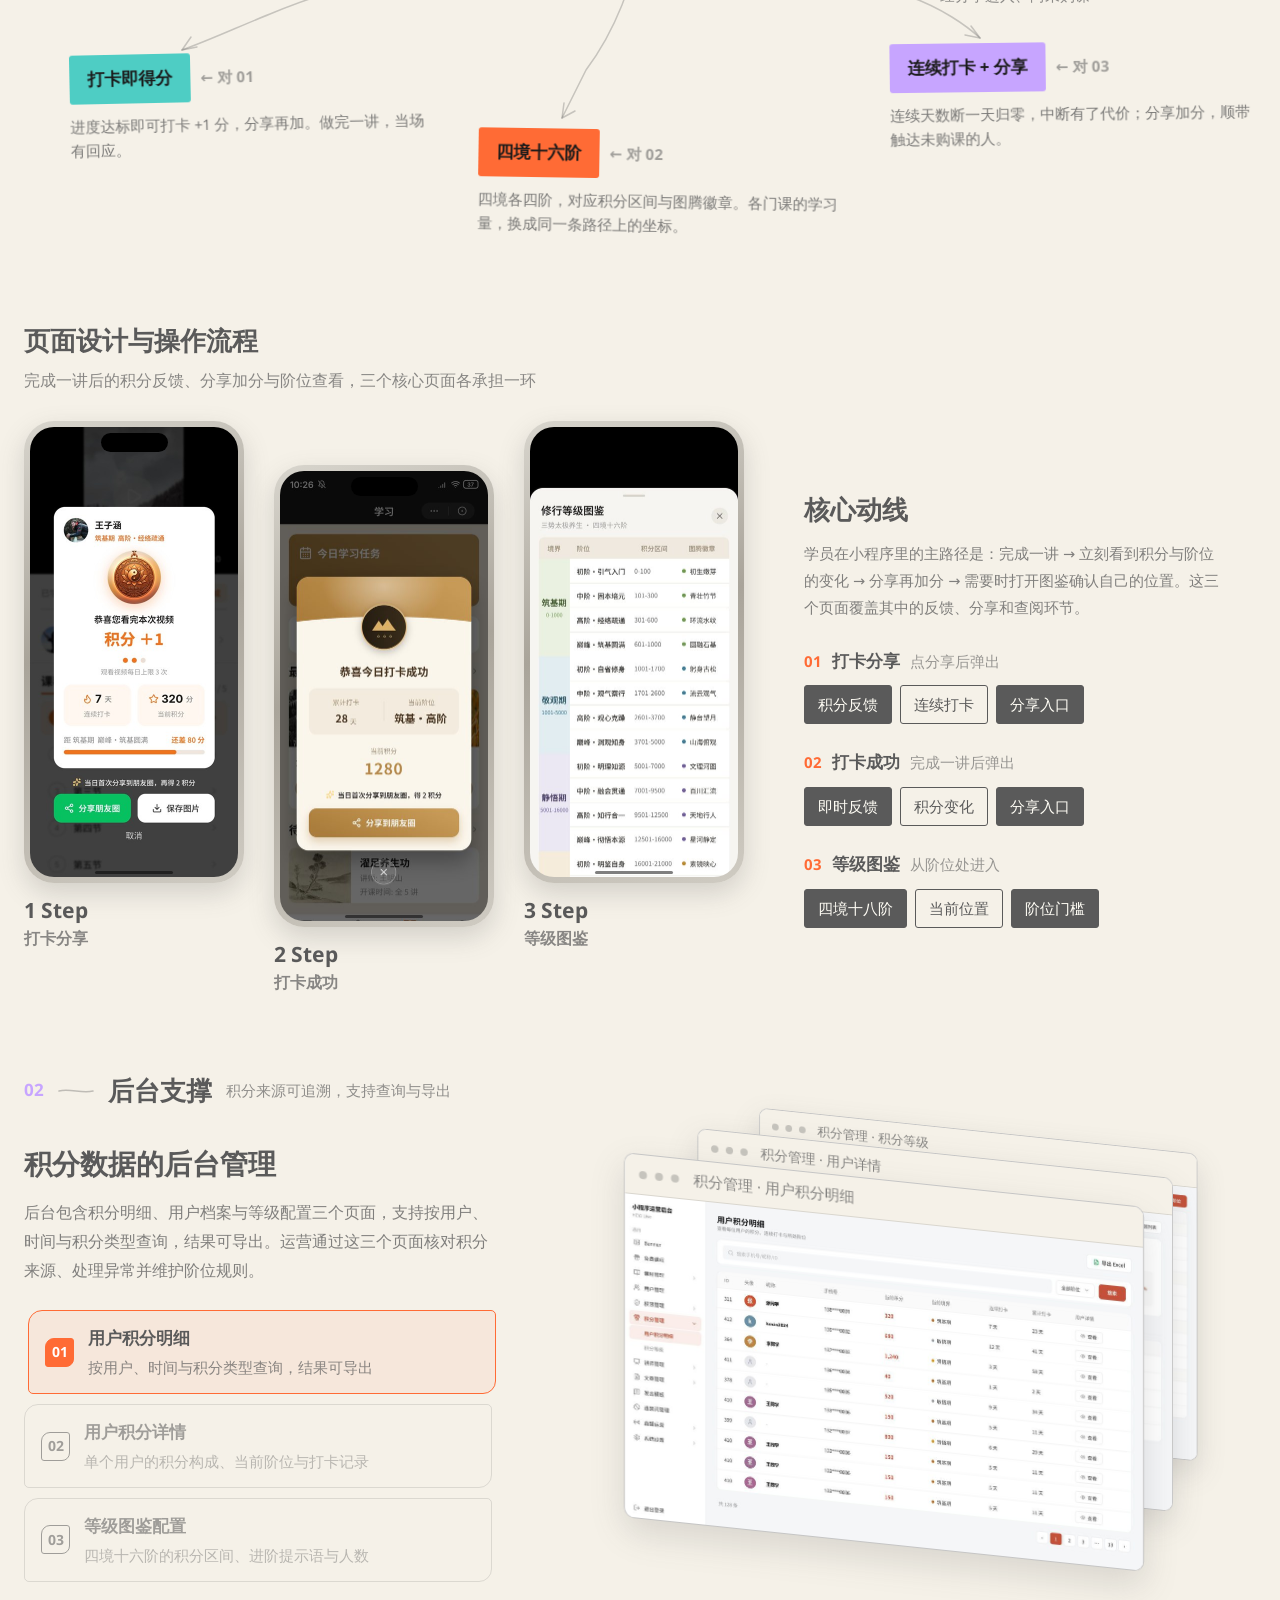
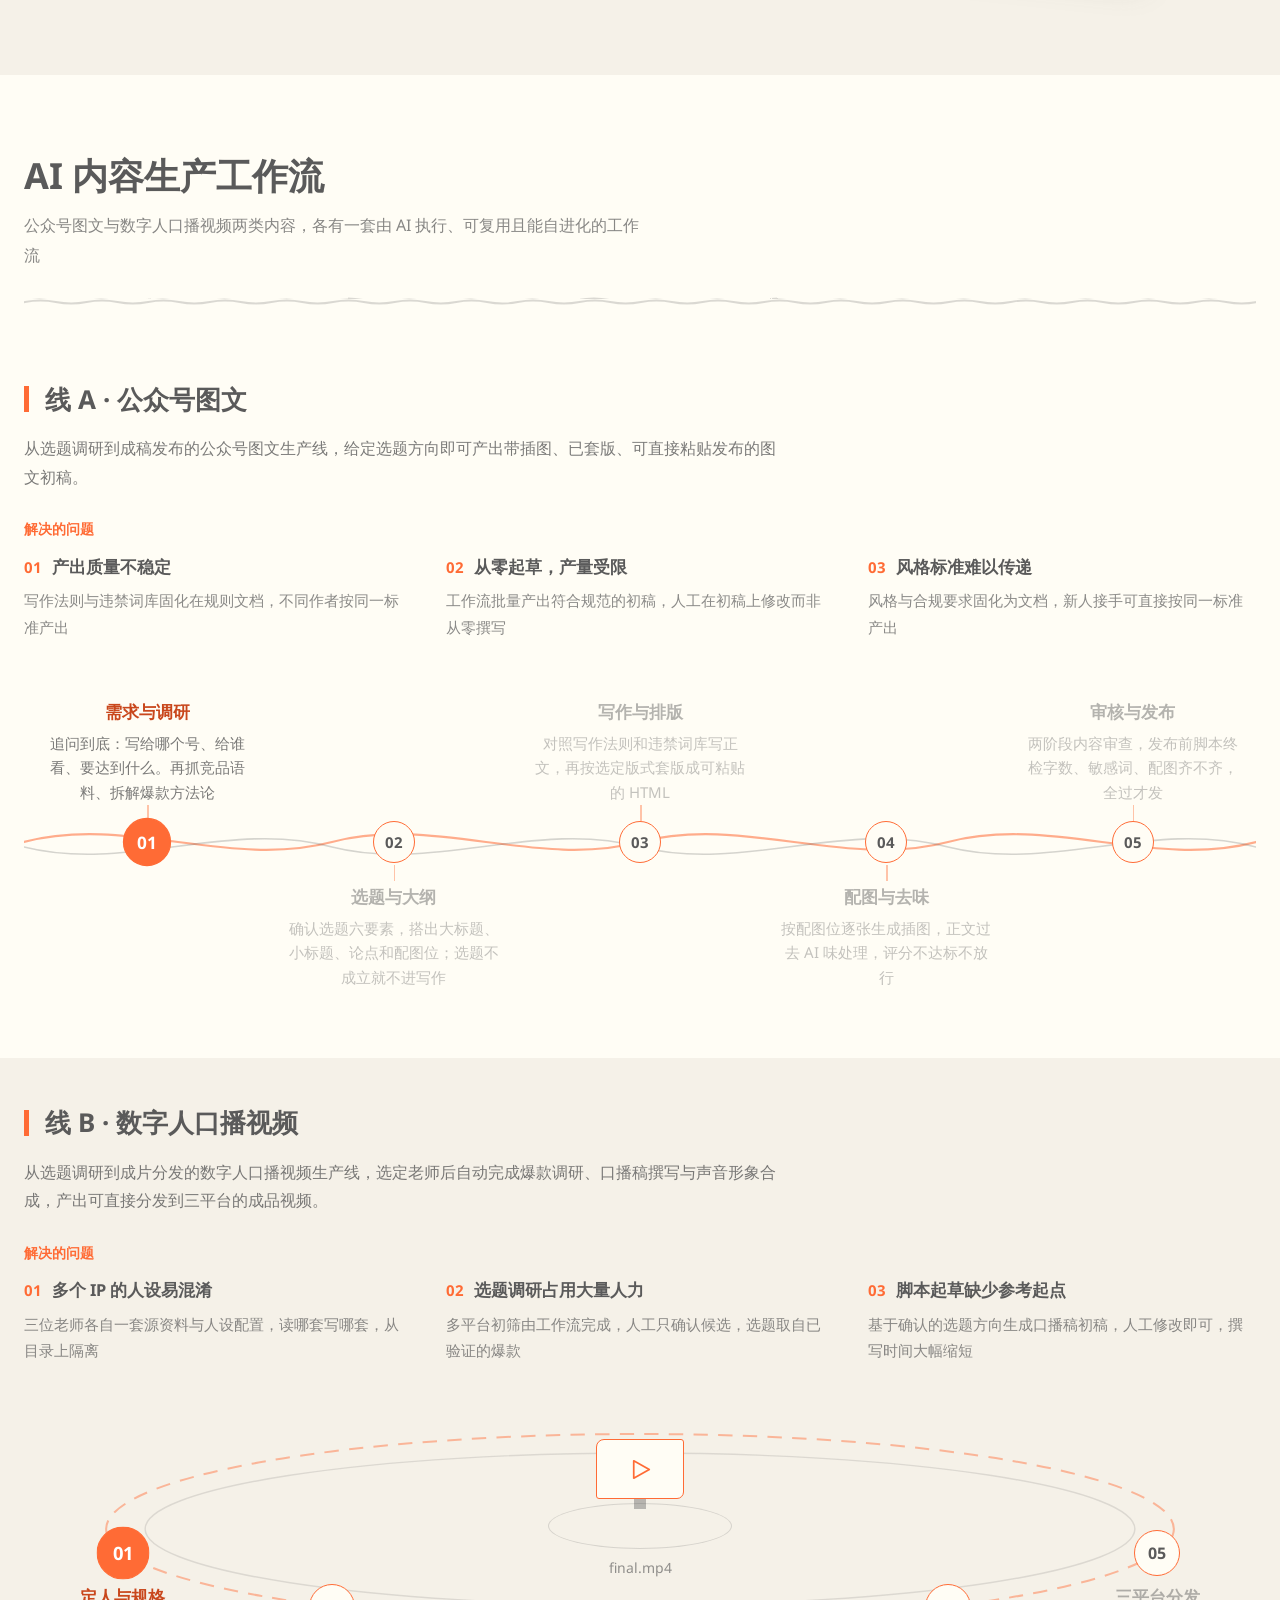
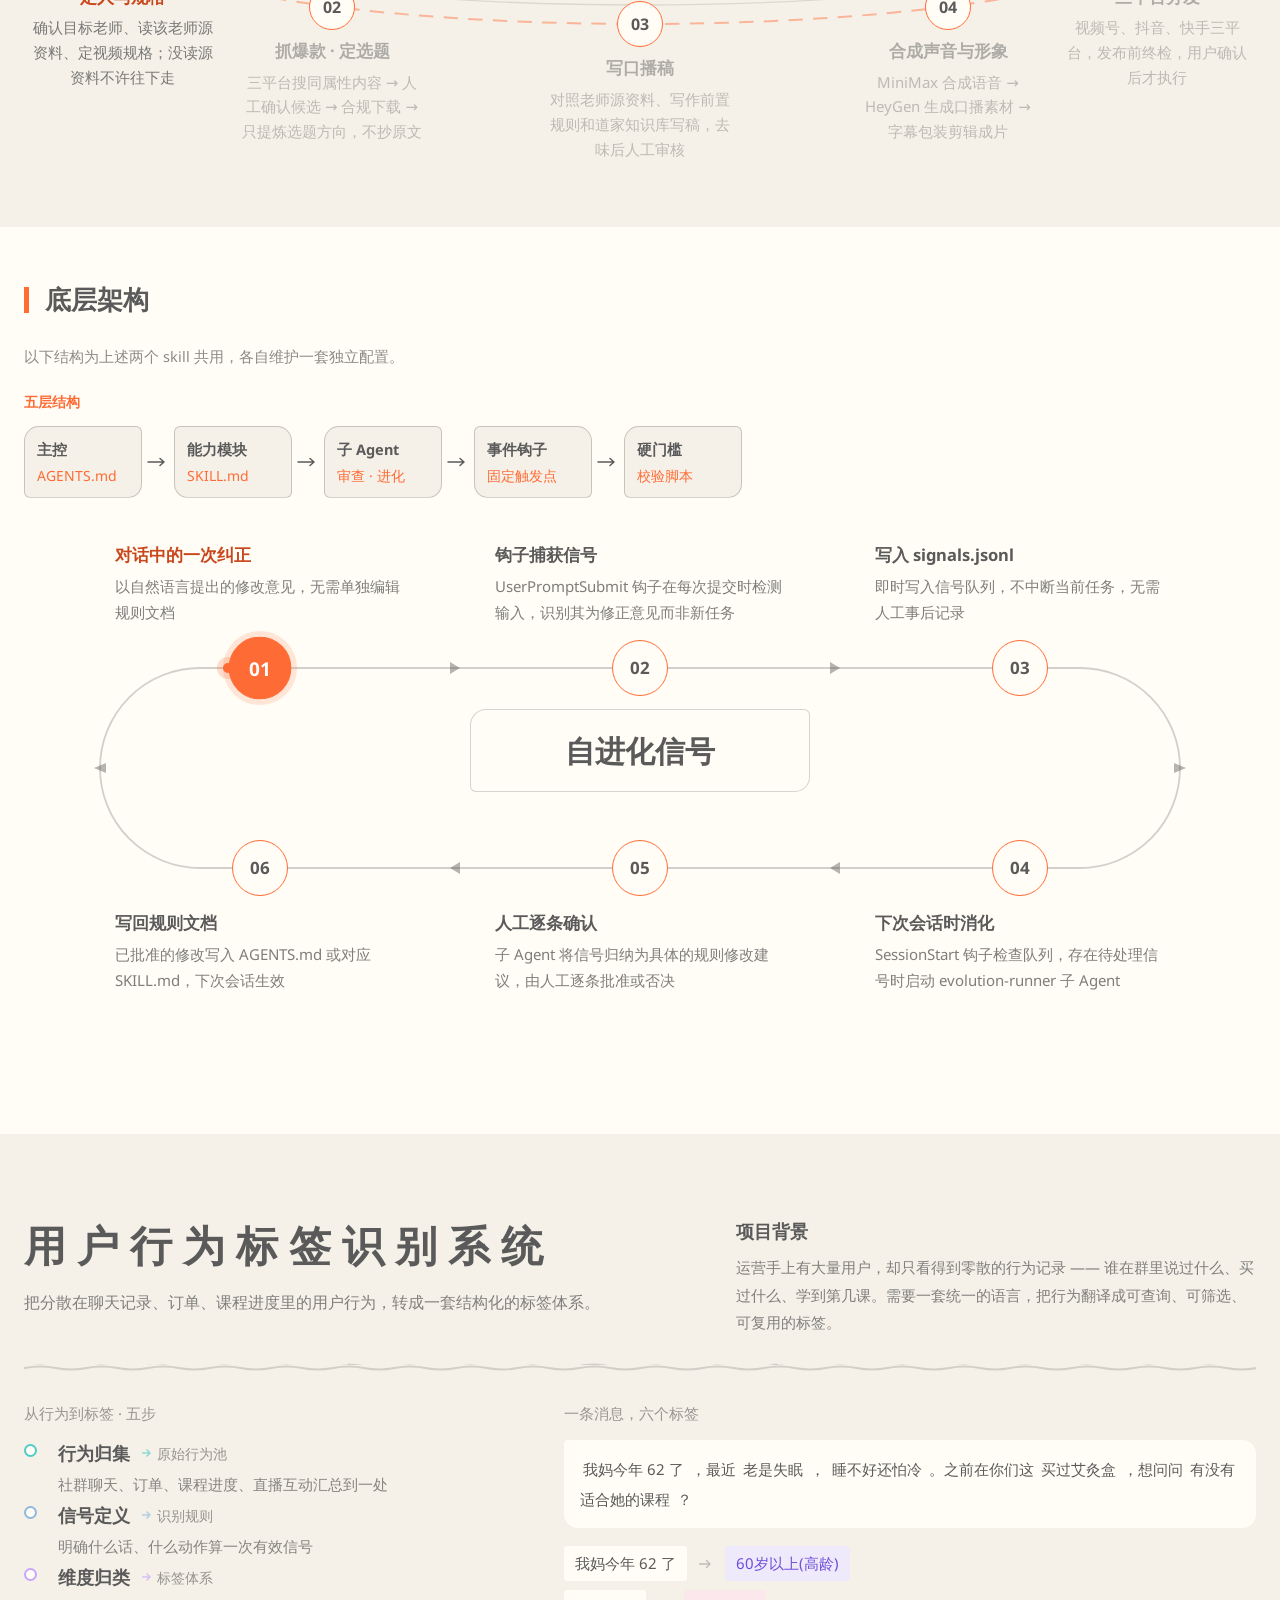
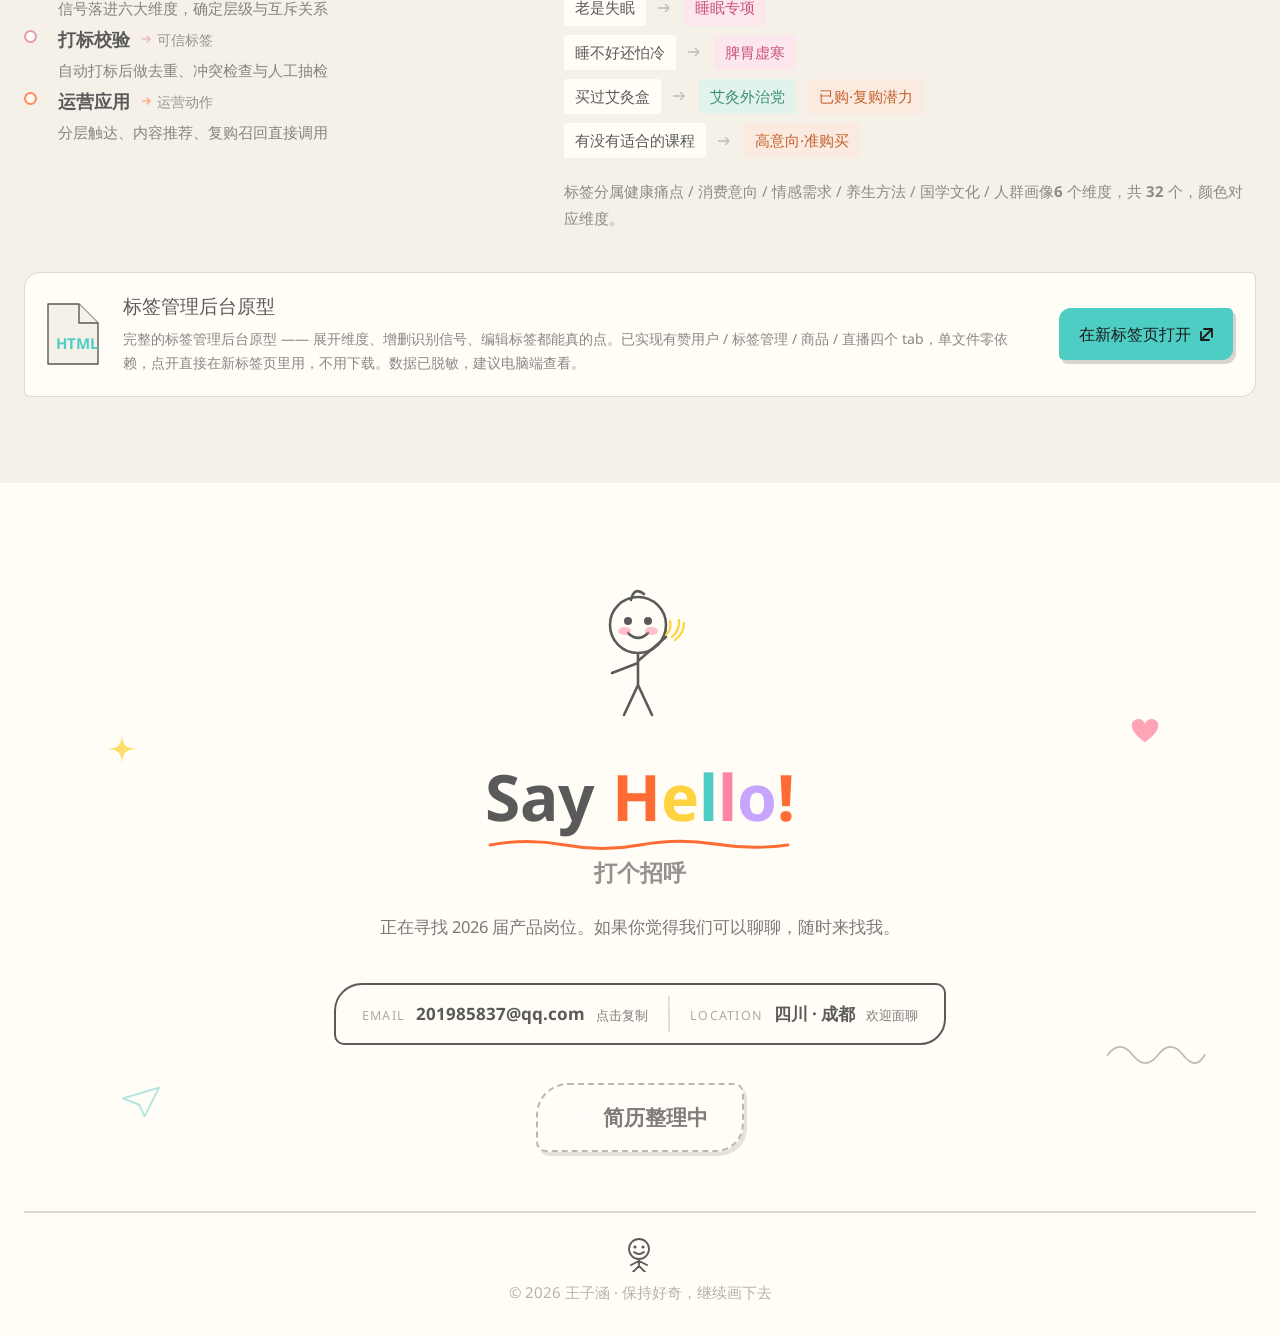
==== commit 30b27451: "缓存策略：css/js 改用 no-cache，媒体资源加版本号 上一次替换视频和原型图时复用了原文件名，而 /media/ 与 /proto/ 是 max-age=31536000 + immuta" ====
--- a/index.html
+++ b/index.html
@@ -18,9 +18,9 @@
 <link rel="stylesheet" href="css/about.css">
 <link rel="stylesheet" href="css/strengths.css">
 <link rel="stylesheet" href="css/work.css">
-<link rel="stylesheet" href="css/work-detail.css">
+<link rel="stylesheet" href="css/work-detail.css?v=2">
 <link rel="stylesheet" href="css/work-tags.css">
-<link rel="stylesheet" href="css/contact.css">
+<link rel="stylesheet" href="css/contact.css?v=2">
 <script>
 /* 入场动画的初始态（opacity:0）只在 JS 可用时才生效。
    否则脚本一挂，整块内容就永远是透明的。放在 head 里同步执行，
@@ -1040,9 +1040,9 @@
     <div class="bili-body">
       <div class="bili-main">
         <div class="vox-player" data-video role="button" tabindex="0" aria-label="播放 B 站系统操作演示，时长 2 分 7 秒" style="aspect-ratio:1280/548">
-          <video preload="metadata" poster="media/bili-poster.jpg" playsinline>
-            <source src="media/bili-full.mp4" type="video/mp4">
-            你的浏览器不支持内嵌视频，可以<a href="media/bili-full.mp4">直接下载观看</a>。
+          <video preload="metadata" poster="media/bili-poster.jpg?v=2" playsinline>
+            <source src="media/bili-full.mp4?v=2" type="video/mp4">
+            你的浏览器不支持内嵌视频，可以<a href="media/bili-full.mp4?v=2">直接下载观看</a>。
           </video>
           <span class="vox-player__scrim" aria-hidden="true"></span>
           <button class="vox-player__btn" type="button" aria-label="播放">
@@ -1221,10 +1221,10 @@
     <div class="tm2" id="tm2">
       <div class="tm2__phones">
         <figure class="tm2-phone" data-step="1" style="--i:0">
-          <div class="phone-shell" data-lb="teacher" data-lb-kind="phone" data-lb-src="proto/phone-1.jpg" data-lb-alt="教师小程序 · 打卡分享 页面完整原型" data-lb-caption="打卡分享 · 完整页面（可上下滚动，← → 切换）" role="button" aria-label="放大查看 打卡分享 页面">
+          <div class="phone-shell" data-lb="teacher" data-lb-kind="phone" data-lb-src="proto/phone-1.jpg?v=2" data-lb-alt="教师小程序 · 打卡分享 页面完整原型" data-lb-caption="打卡分享 · 完整页面（可上下滚动，← → 切换）" role="button" aria-label="放大查看 打卡分享 页面">
             <span class="phone-shell__island" aria-hidden="true"></span>
             <div class="phone-shell__screen">
-              <img src="proto/phone-1-thumb.jpg" alt="教师小程序 打卡分享 页面" decoding="async">
+              <img src="proto/phone-1-thumb.jpg?v=2" alt="教师小程序 打卡分享 页面" decoding="async">
             </div>
             <span class="phone-shell__home" aria-hidden="true"></span>
           </div>
@@ -1849,11 +1849,11 @@
 <script src="js/modal-flip.js"></script>
 <script src="js/work-carousel.js"></script>
 <script src="js/work-detail.js"></script>
-<script src="js/video-player.js"></script>
+<script src="js/video-player.js?v=2"></script>
 <script src="js/flow-steps.js"></script>
-<script src="js/evo-loop.js"></script>
+<script src="js/evo-loop.js?v=2"></script>
 <script src="js/count-up.js"></script>
-<script src="js/contact.js"></script>
+<script src="js/contact.js?v=2"></script>
 <script src="js/bili-flow.js"></script>
 <script src="js/pair-focus.js"></script>
 <script src="js/step-focus.js"></script>
--- a/css/work-detail.css
+++ b/css/work-detail.css
@@ -150,6 +150,8 @@
   background: rgba(0, 0, 0, .6);
   font-family: var(--font-body);
   font-size: 14px; line-height: 1.55;
+  /* 倒计时每秒都在变，等宽数字才不会让角标左右抖 */
+  font-variant-numeric: tabular-nums;
   color: #fff;
   pointer-events: none;
 }
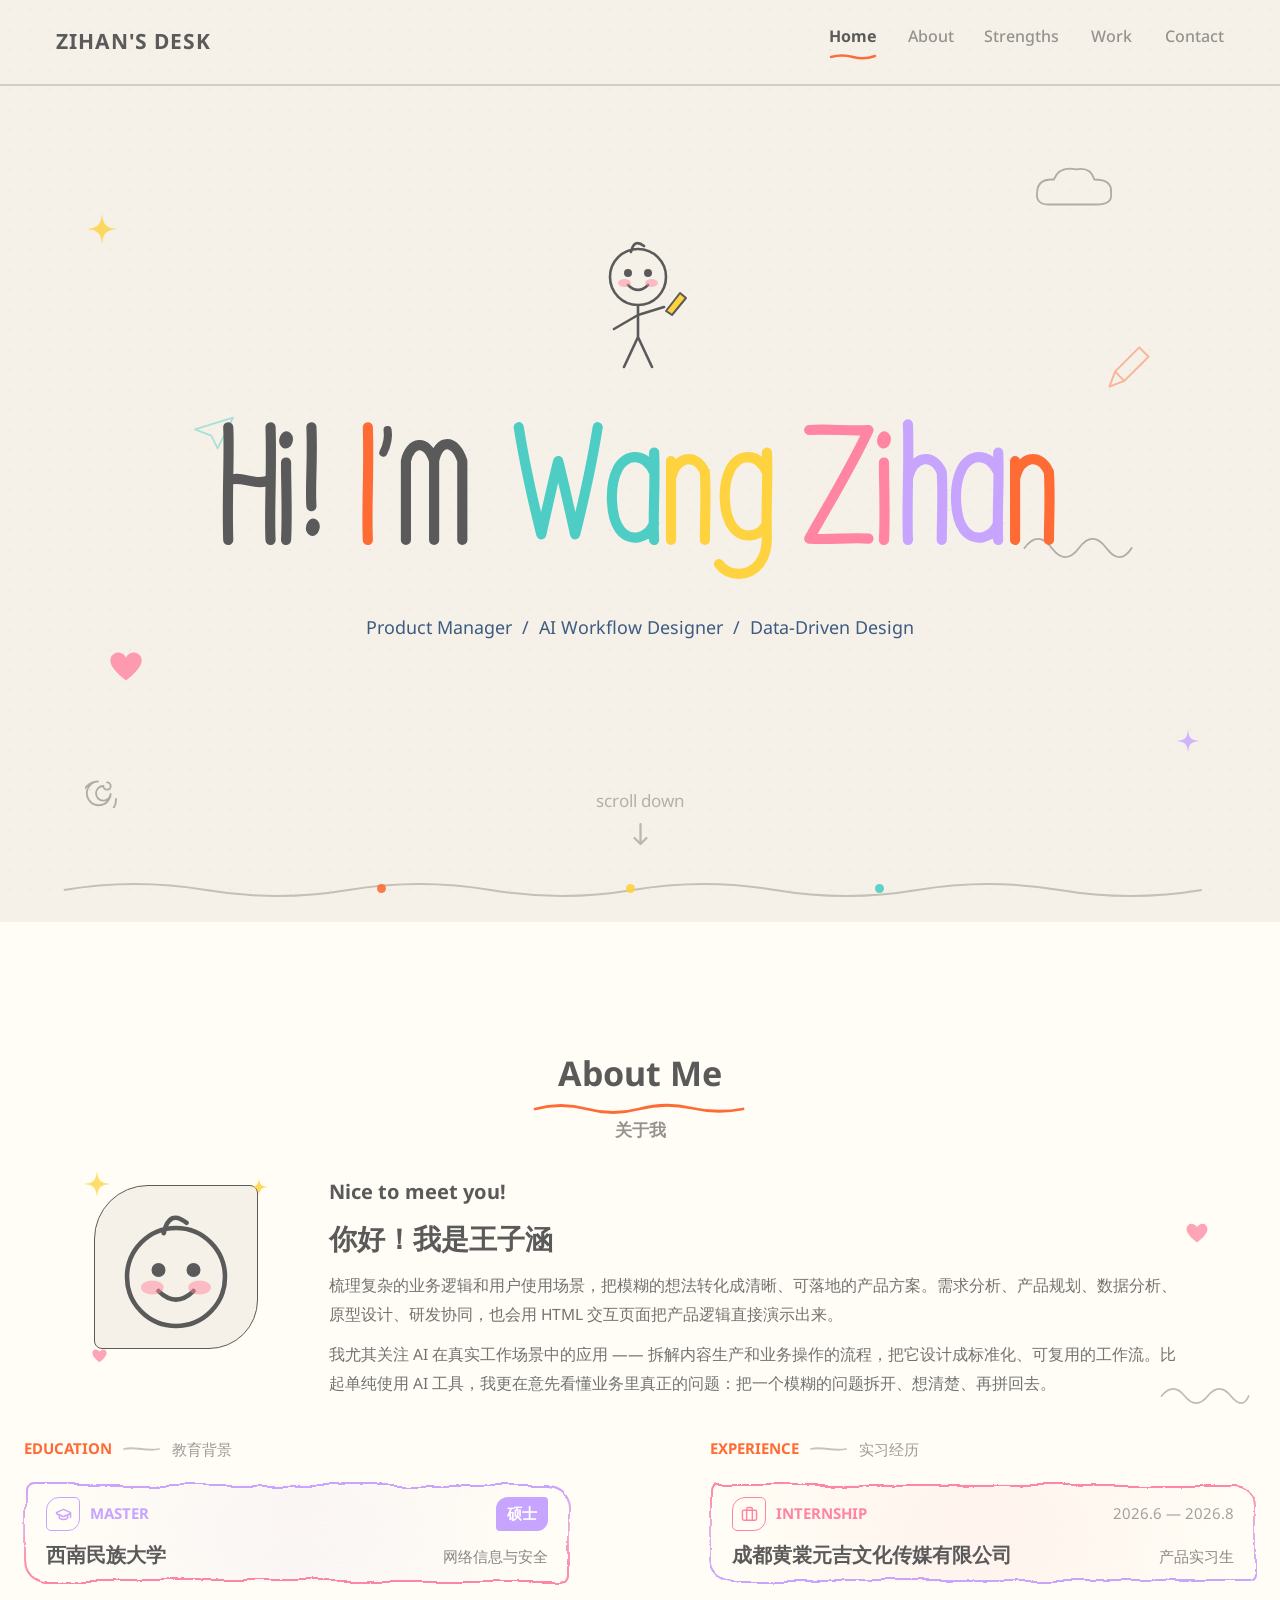
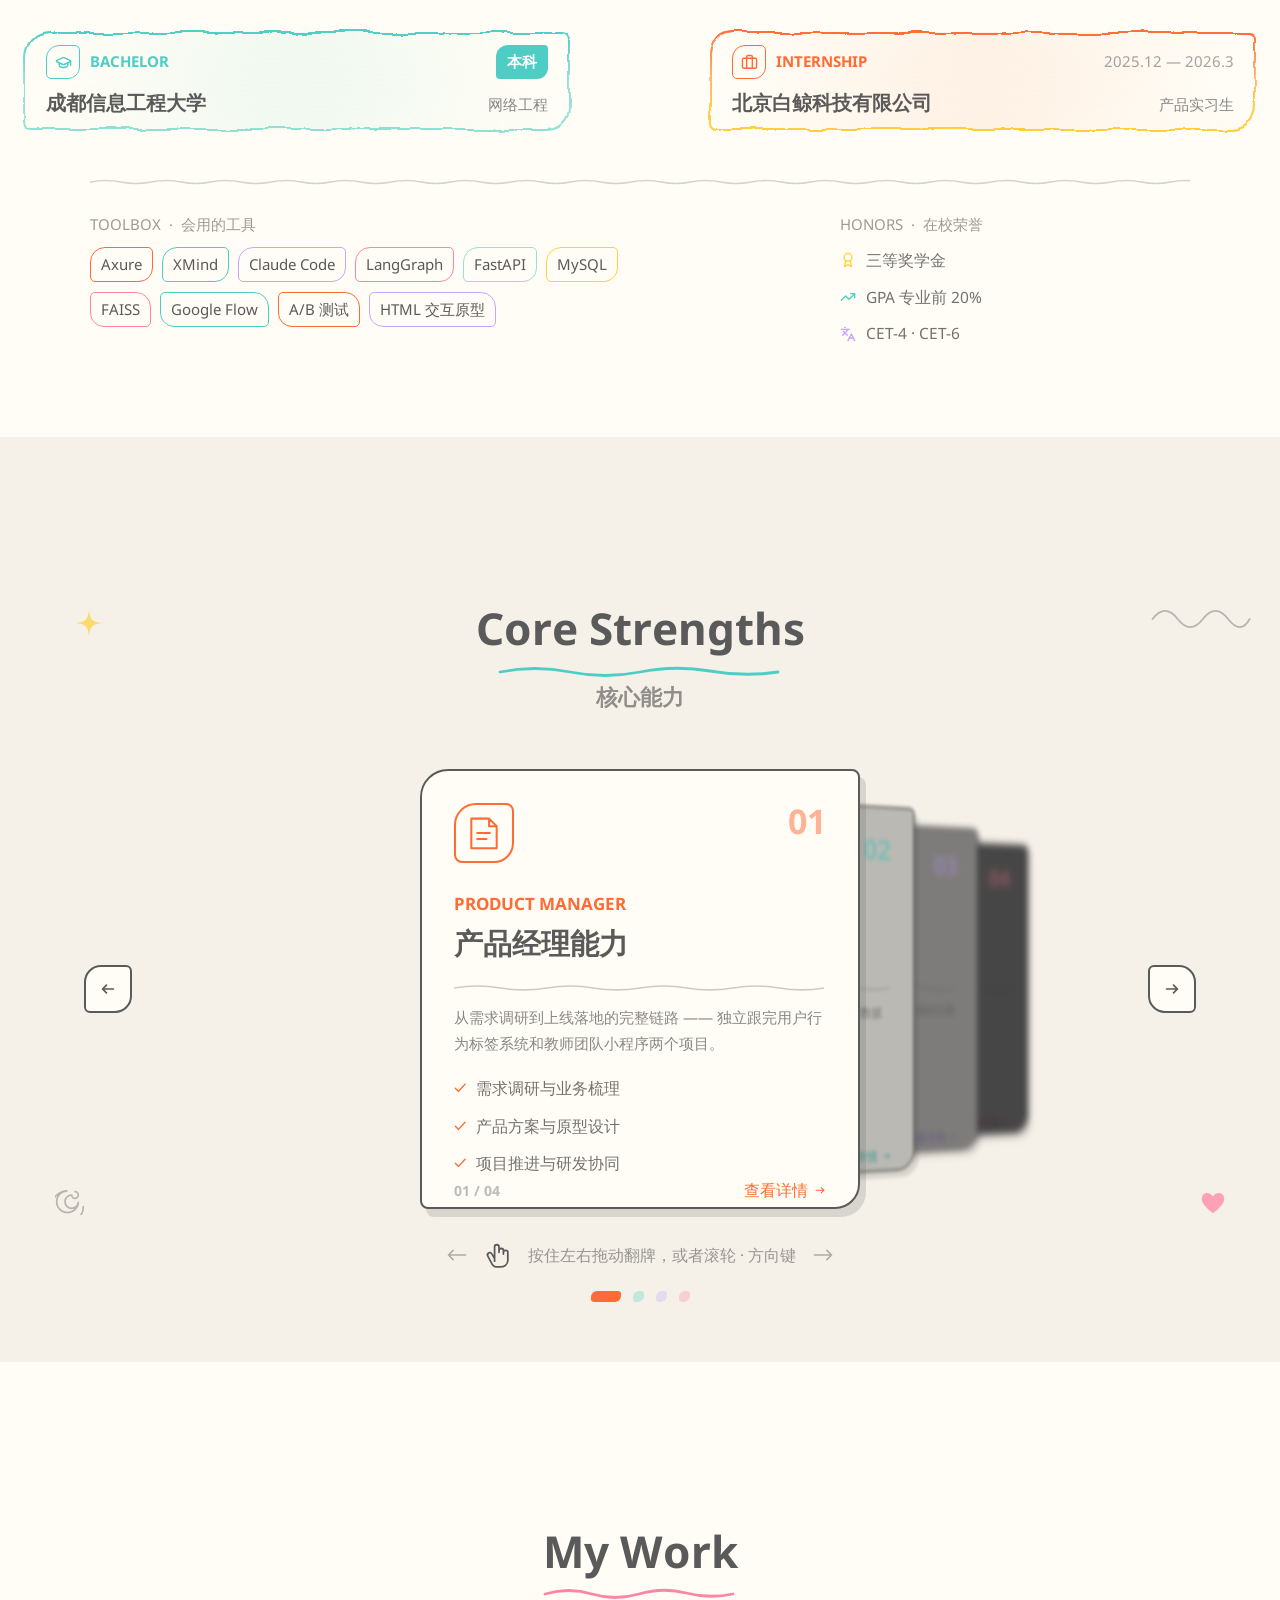
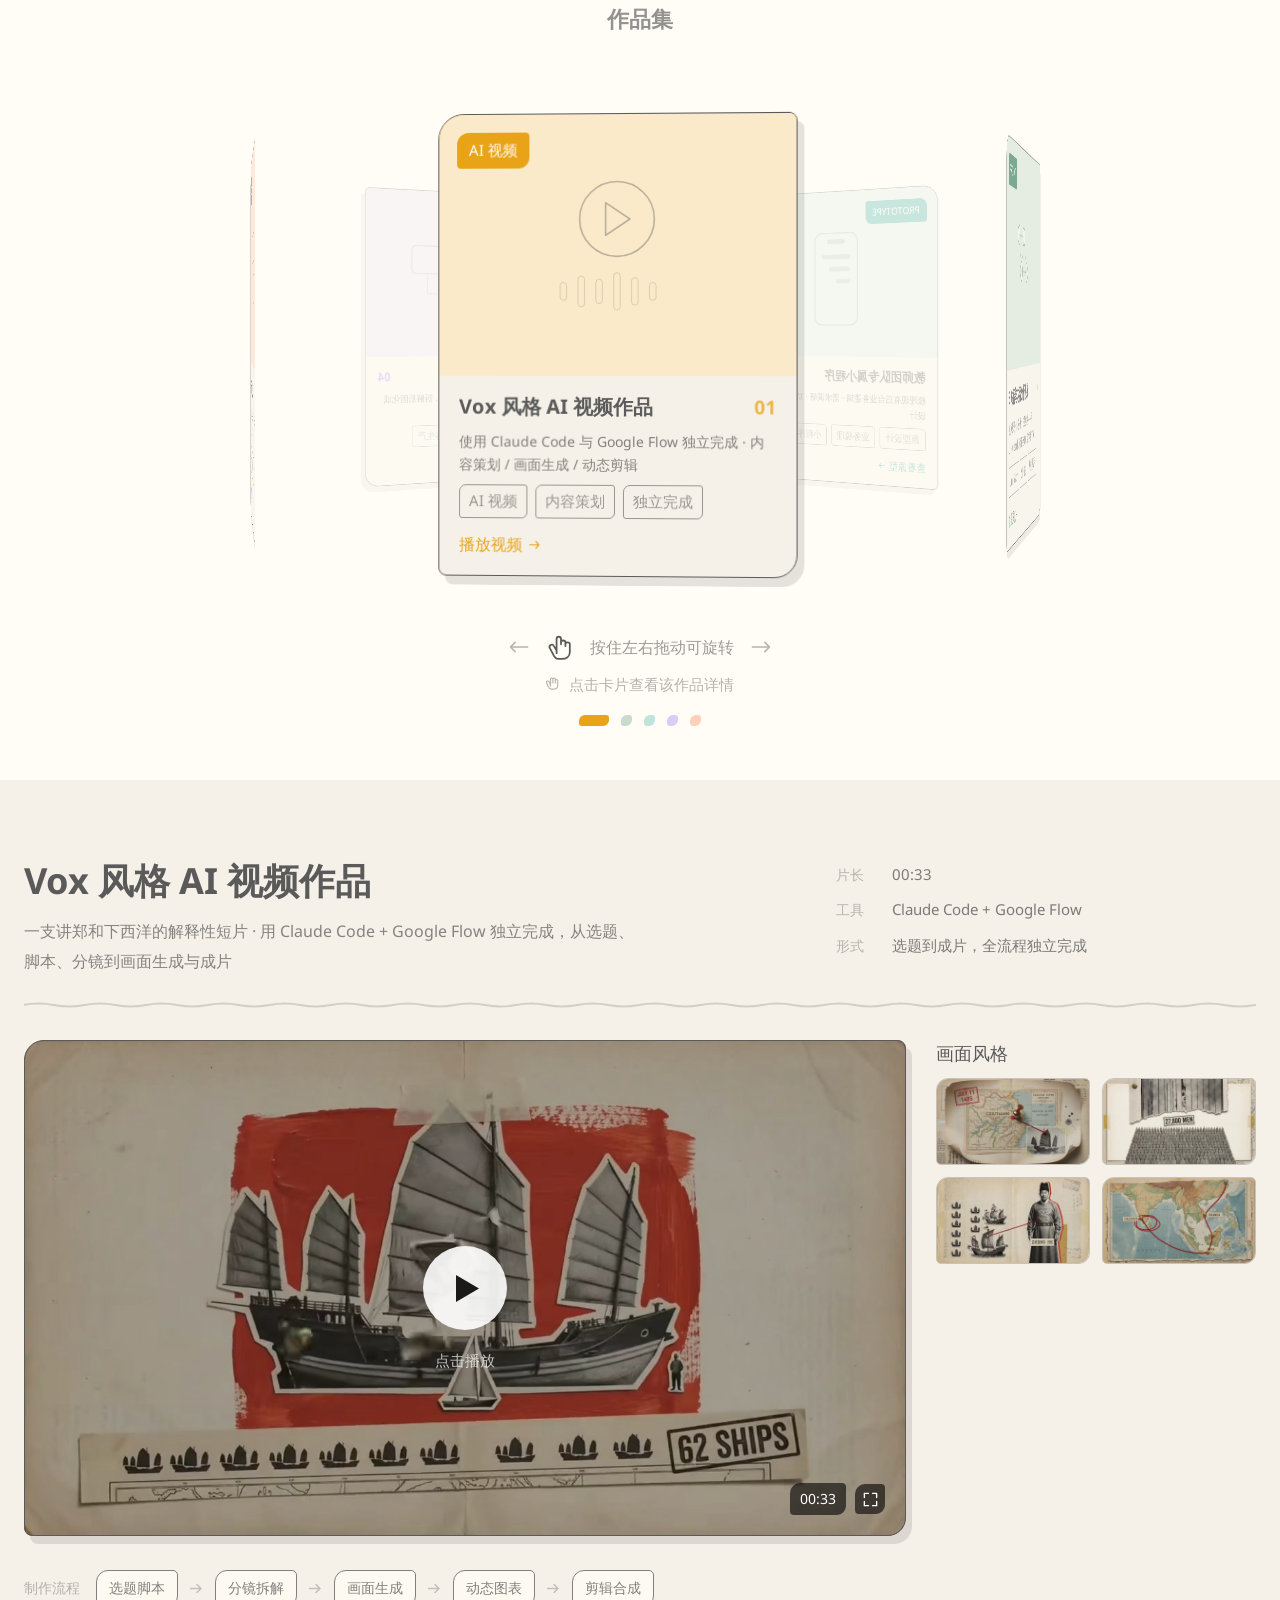
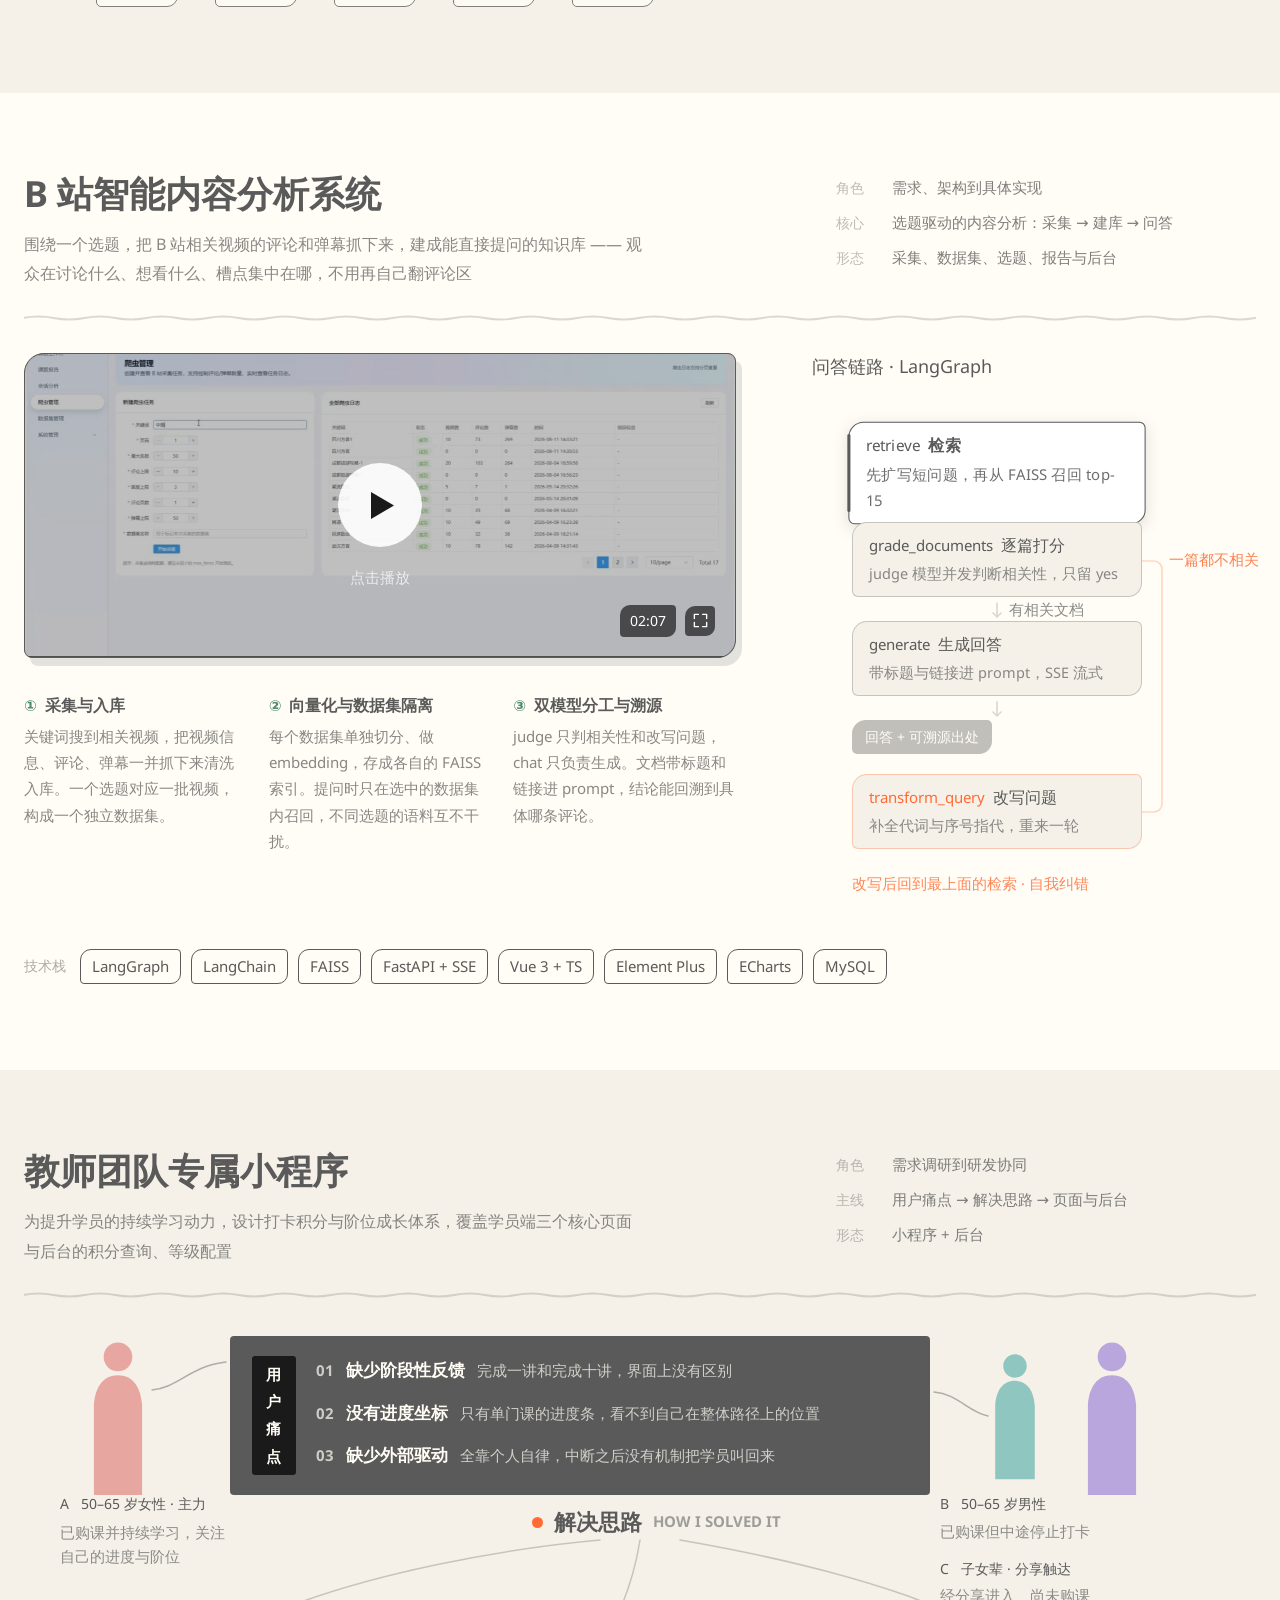
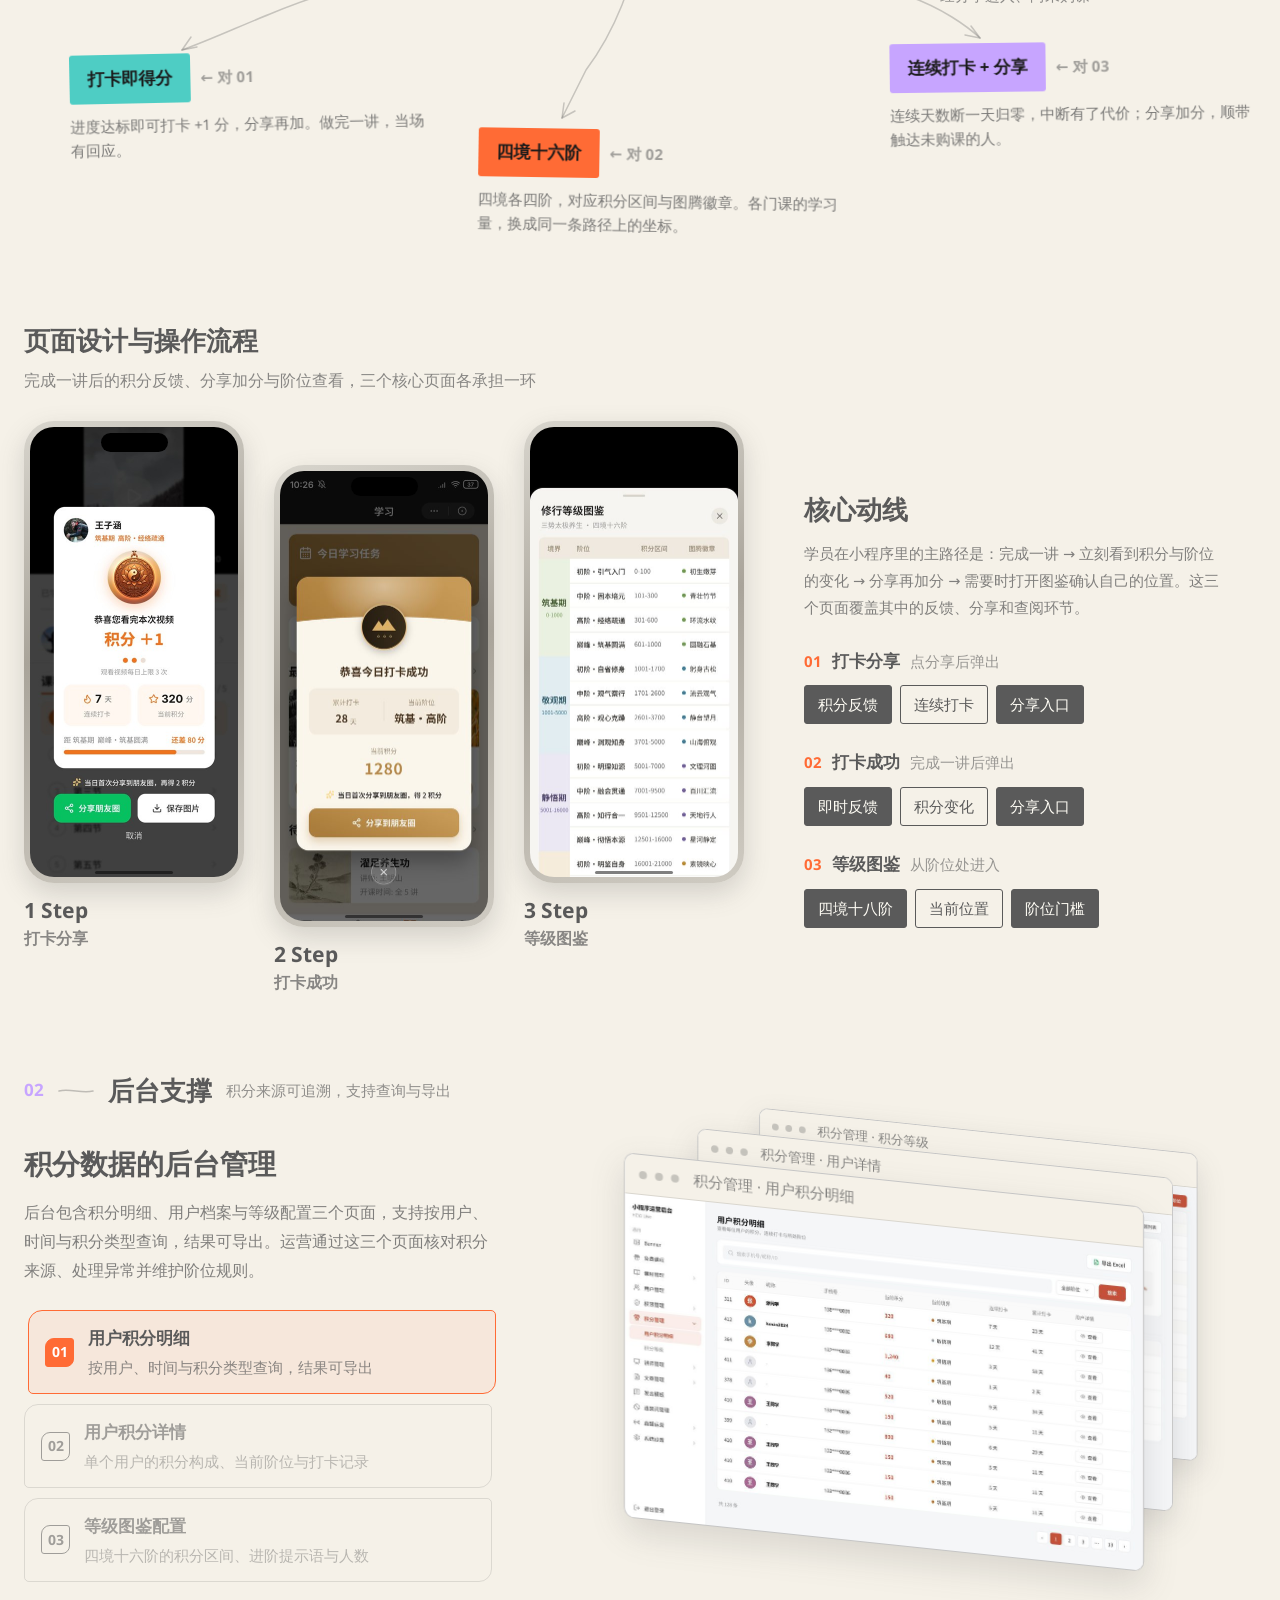
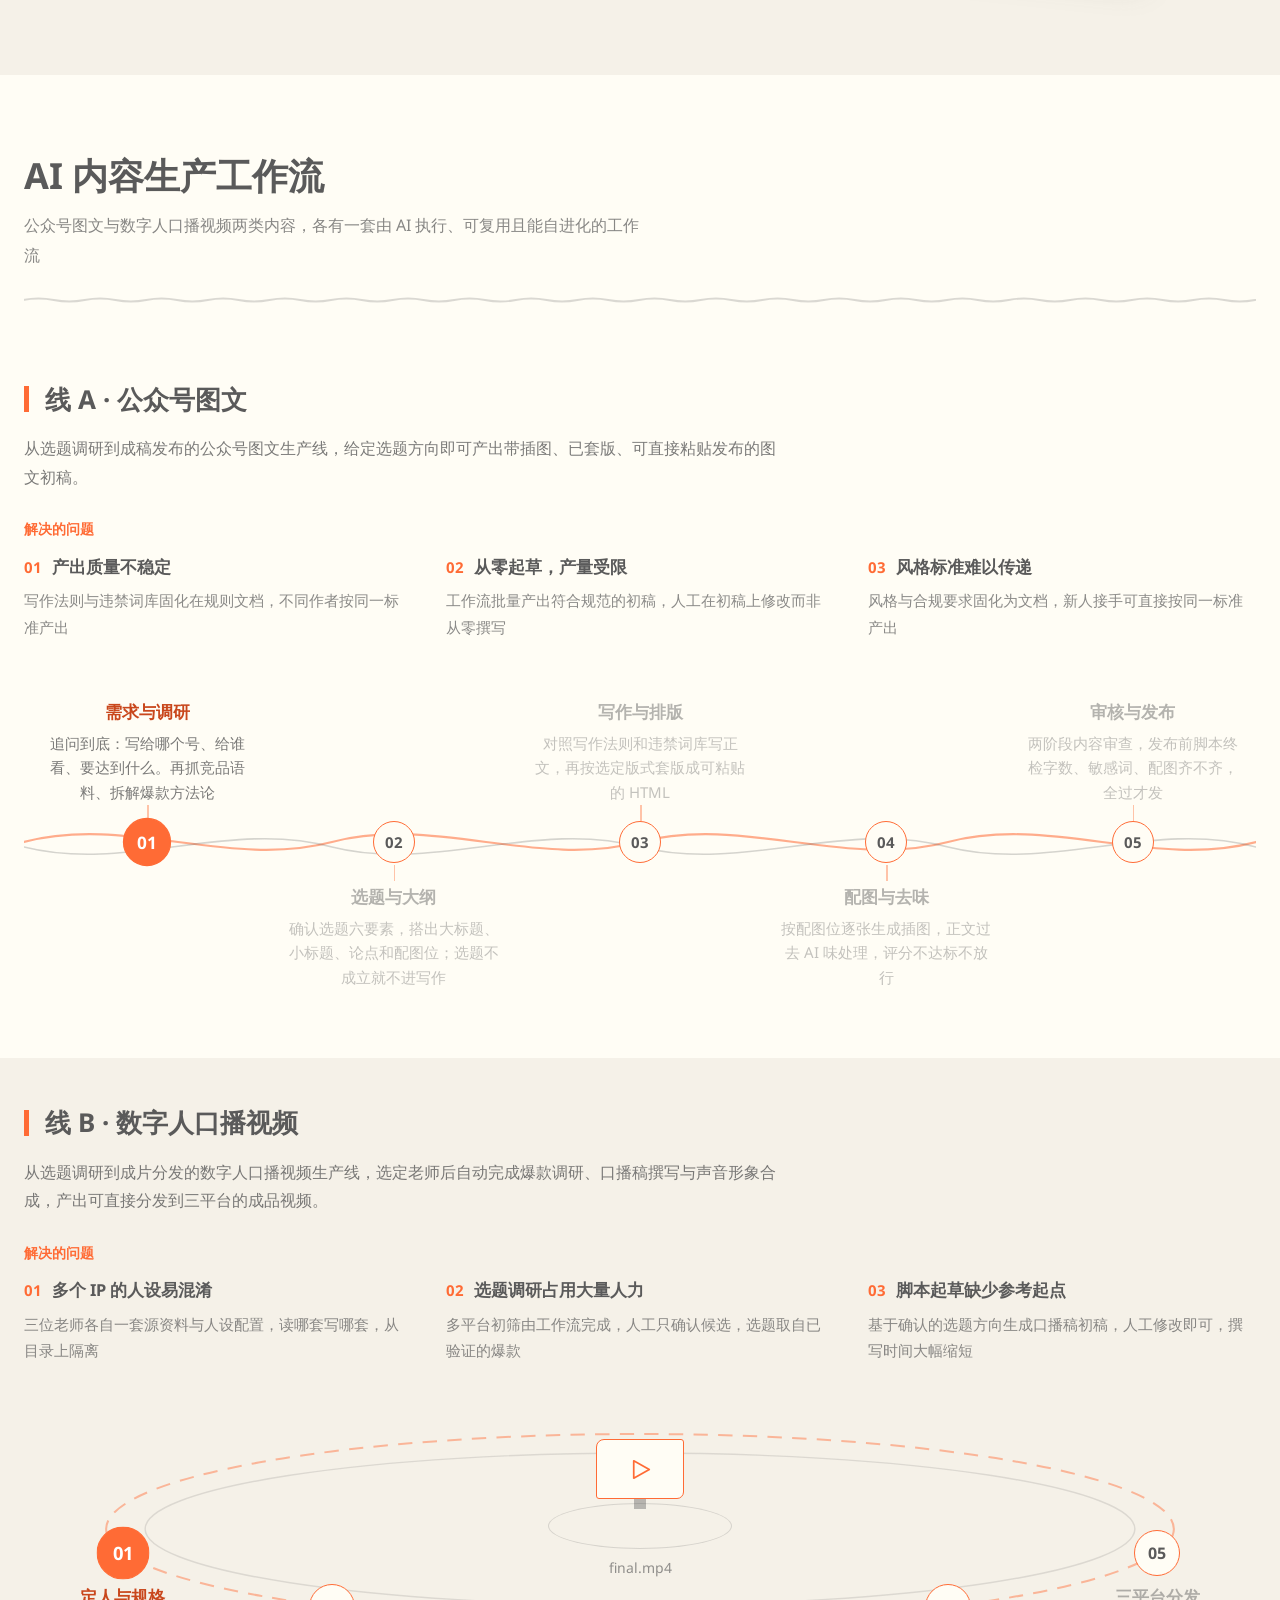
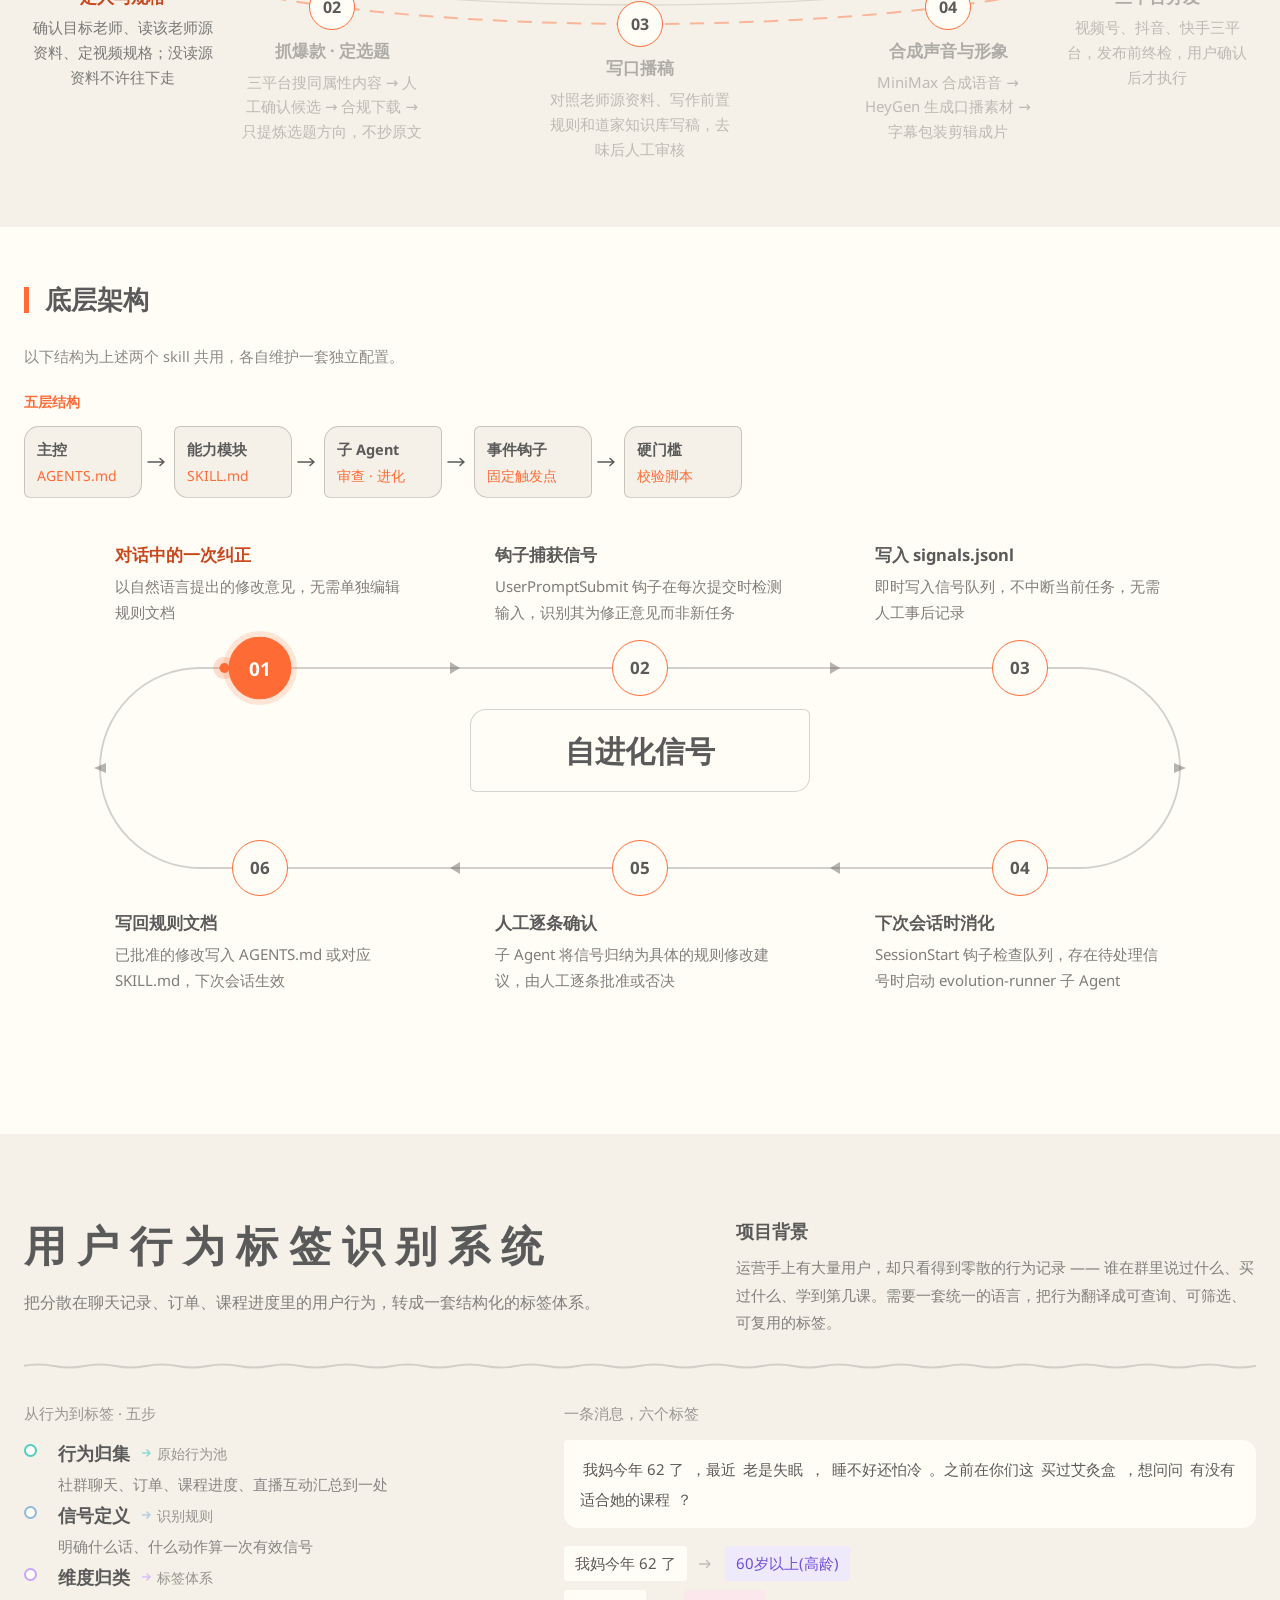
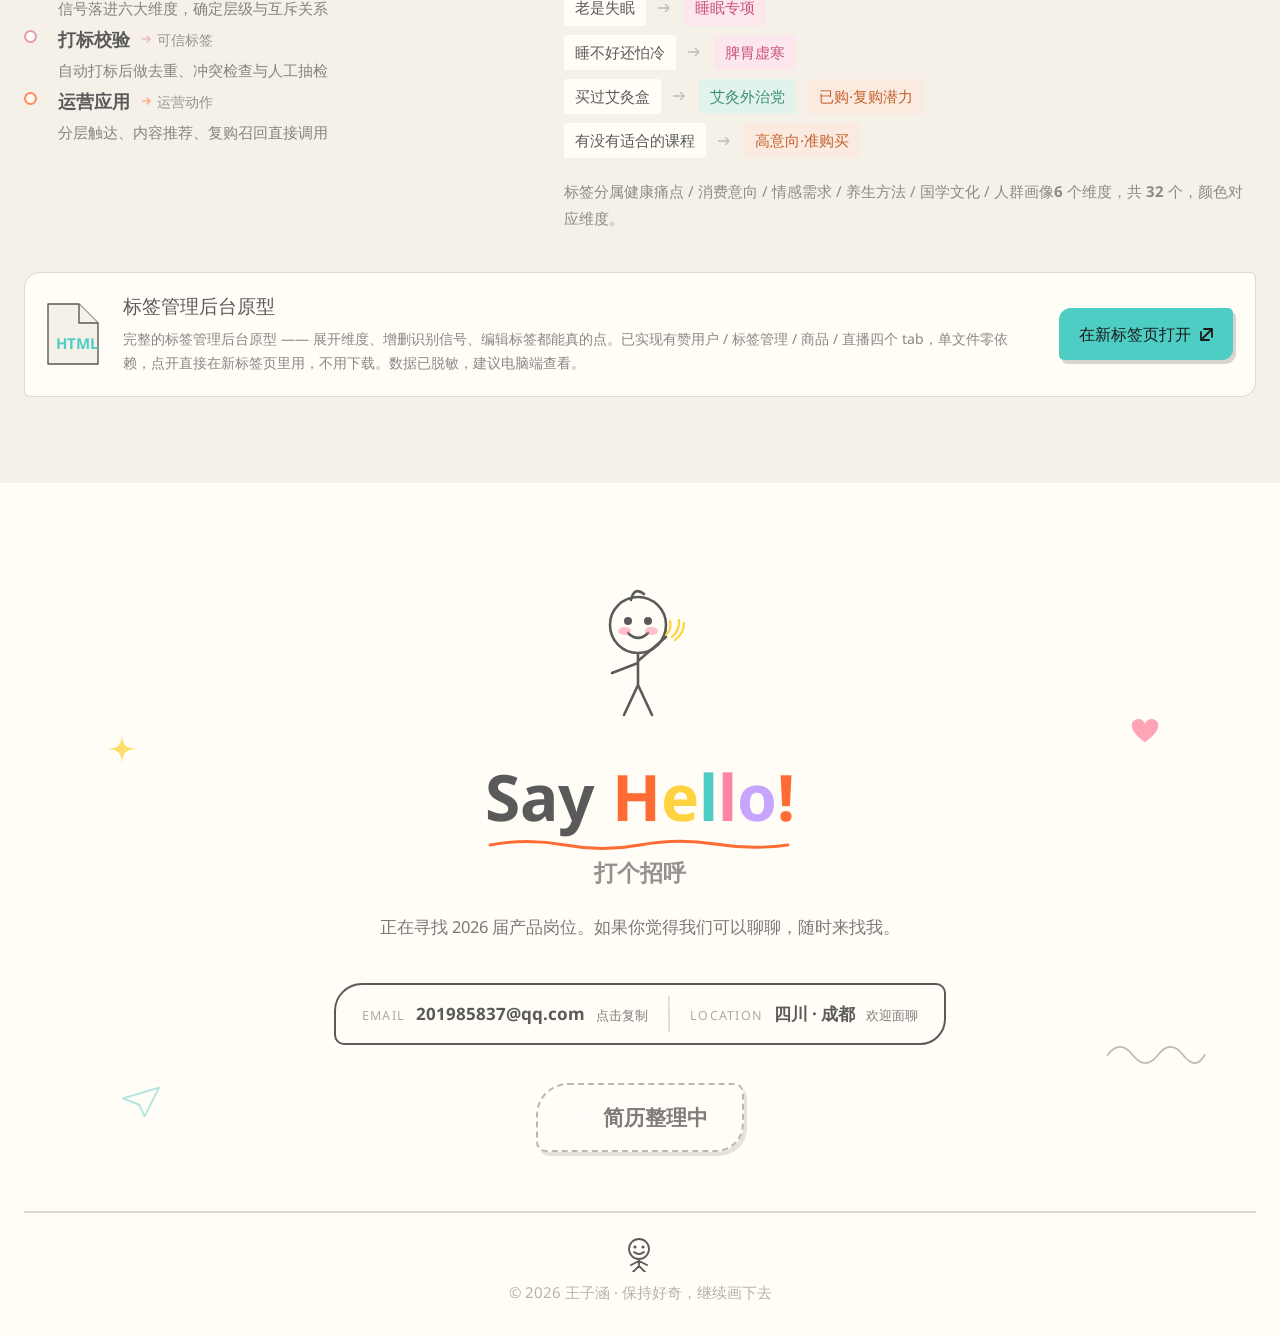
==== commit 2dc98eed: "修复：资源加载完会把人拽回首屏 window.load 要等所有资源下载完才触发，包含 15.74 MB 的 B 站视频。 人打开页面往下滑，几秒后视频下完，load 触发，jumpTop() 把页面" ====
--- a/index.html
+++ b/index.html
@@ -40,7 +40,17 @@
   if ('scrollRestoration' in history) history.scrollRestoration = 'manual';
   if (location.hash) history.replaceState(null, '', location.pathname + location.search);
 
+  /* 人只要自己滑过一次，后面就不许再抢他的位置。
+     window.load 要等所有资源（含十几 MB 的视频）都下载完才触发，
+     那时人早滑到半路了，这时候再置顶就不是「进站即首屏」，
+     而是把人硬拽回去。开屏遮罩期间 body 锁着滚动，
+     所以揭幕时那次置顶不受这个开关影响。 */
+  var userScrolled = false;
+  window.addEventListener('scroll', function () { userScrolled = true; },
+                          { passive: true, once: true });
+
   function jumpTop() {
+    if (userScrolled) return;
     var h = document.documentElement, keep = h.style.scrollBehavior;
     h.style.scrollBehavior = 'auto';     // 绕开 smooth，瞬间到位
     window.scrollTo(0, 0);
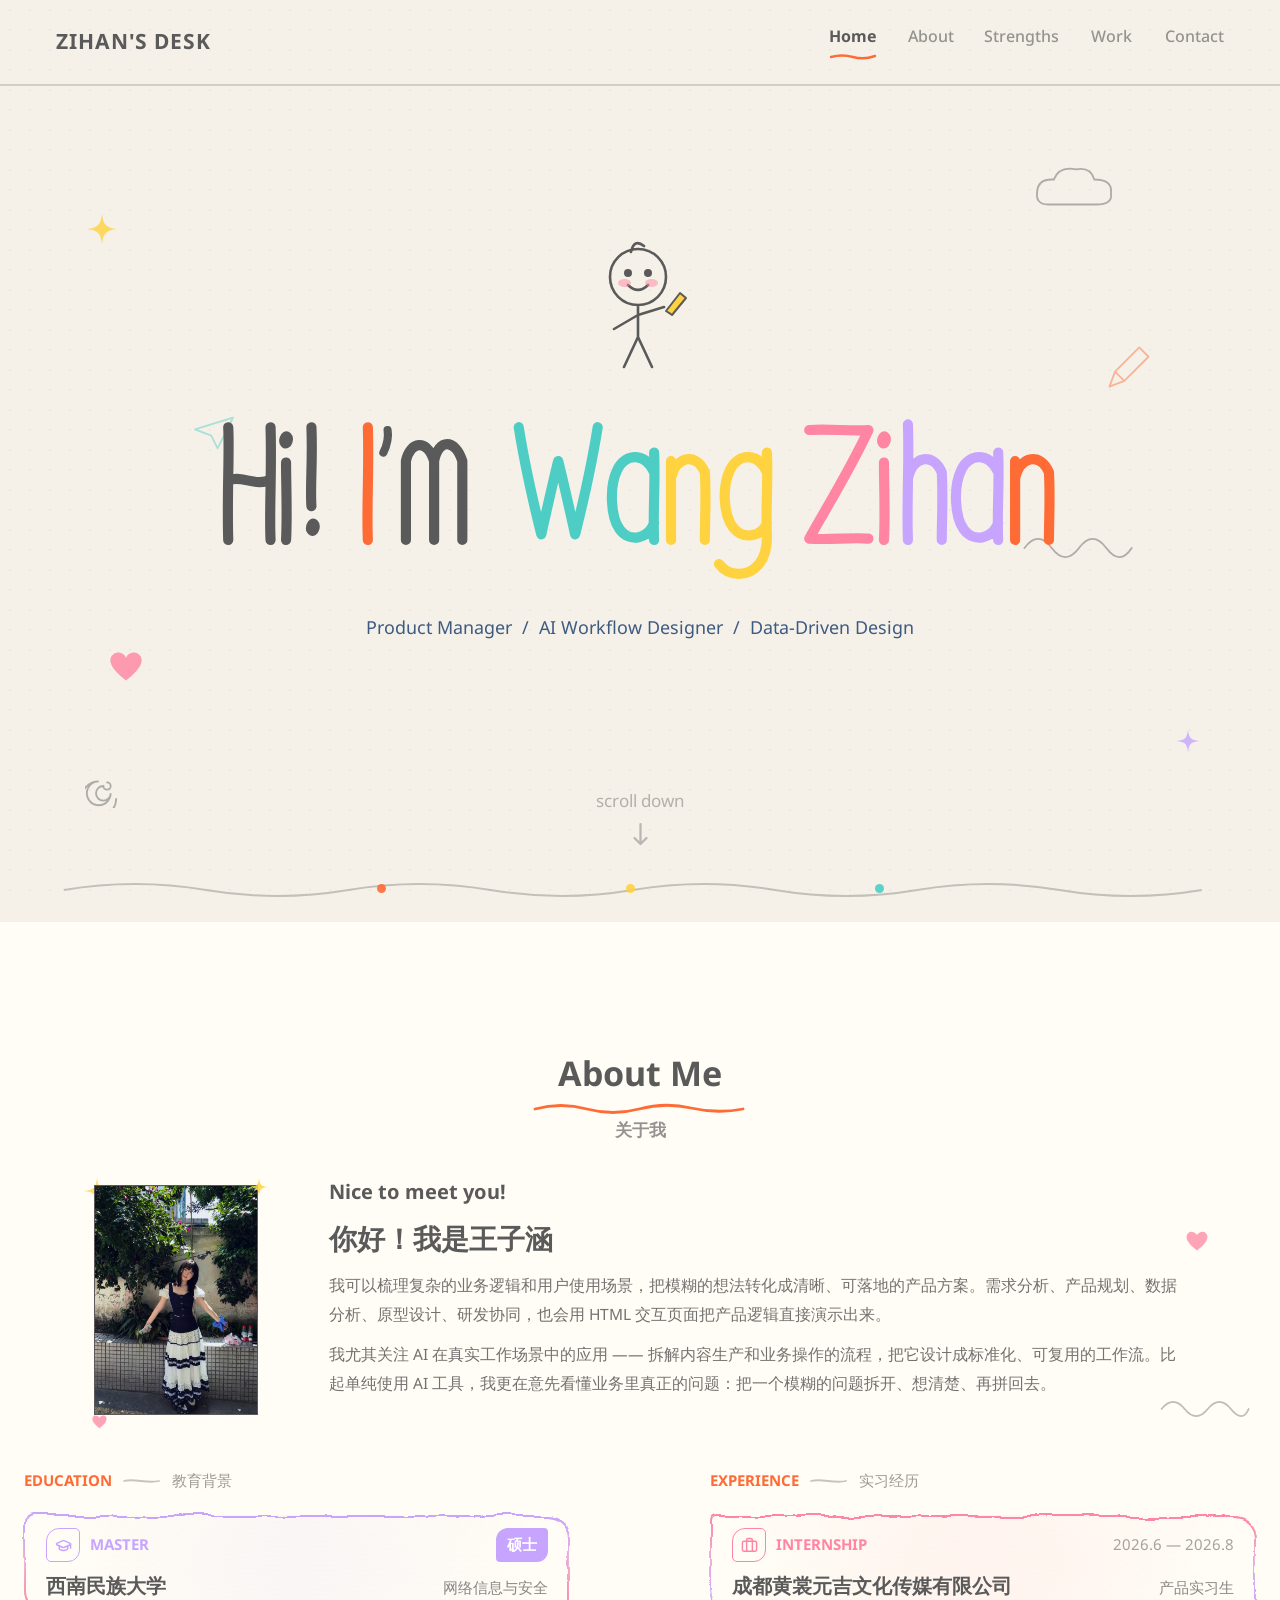
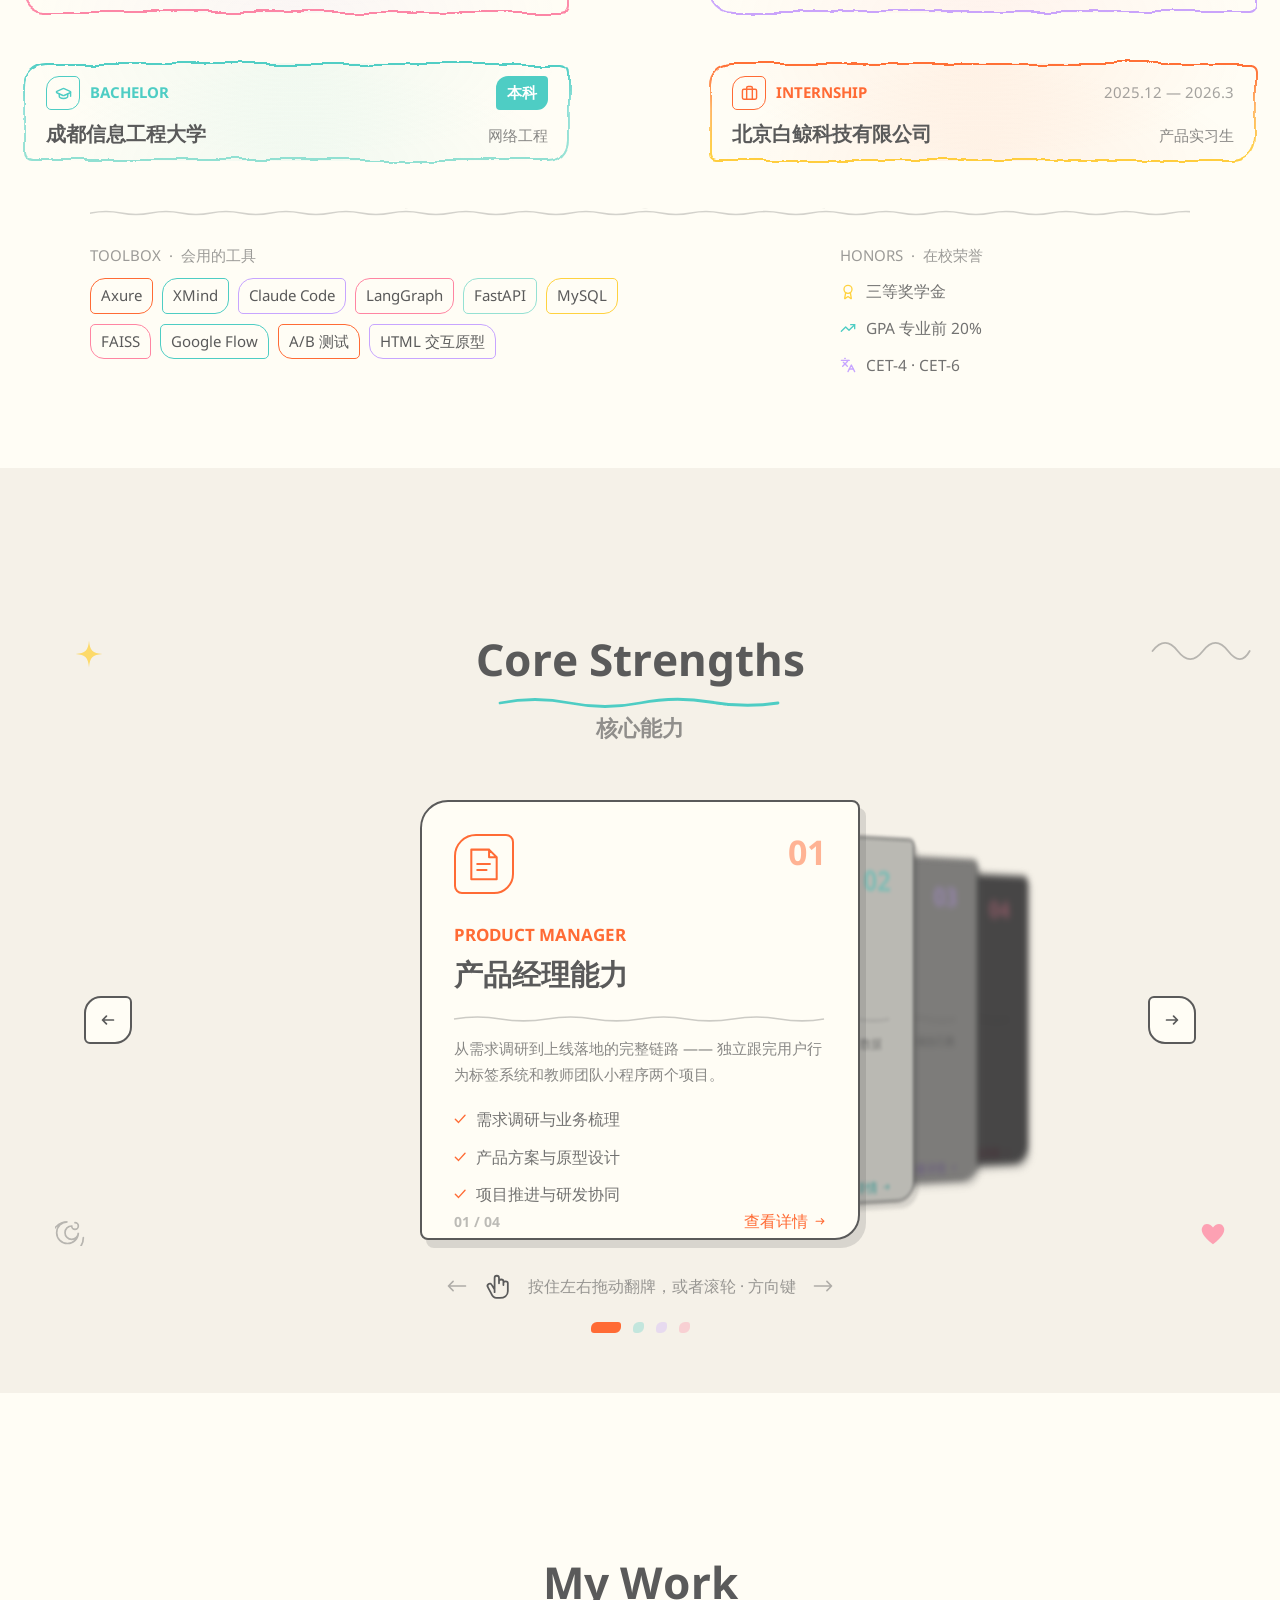
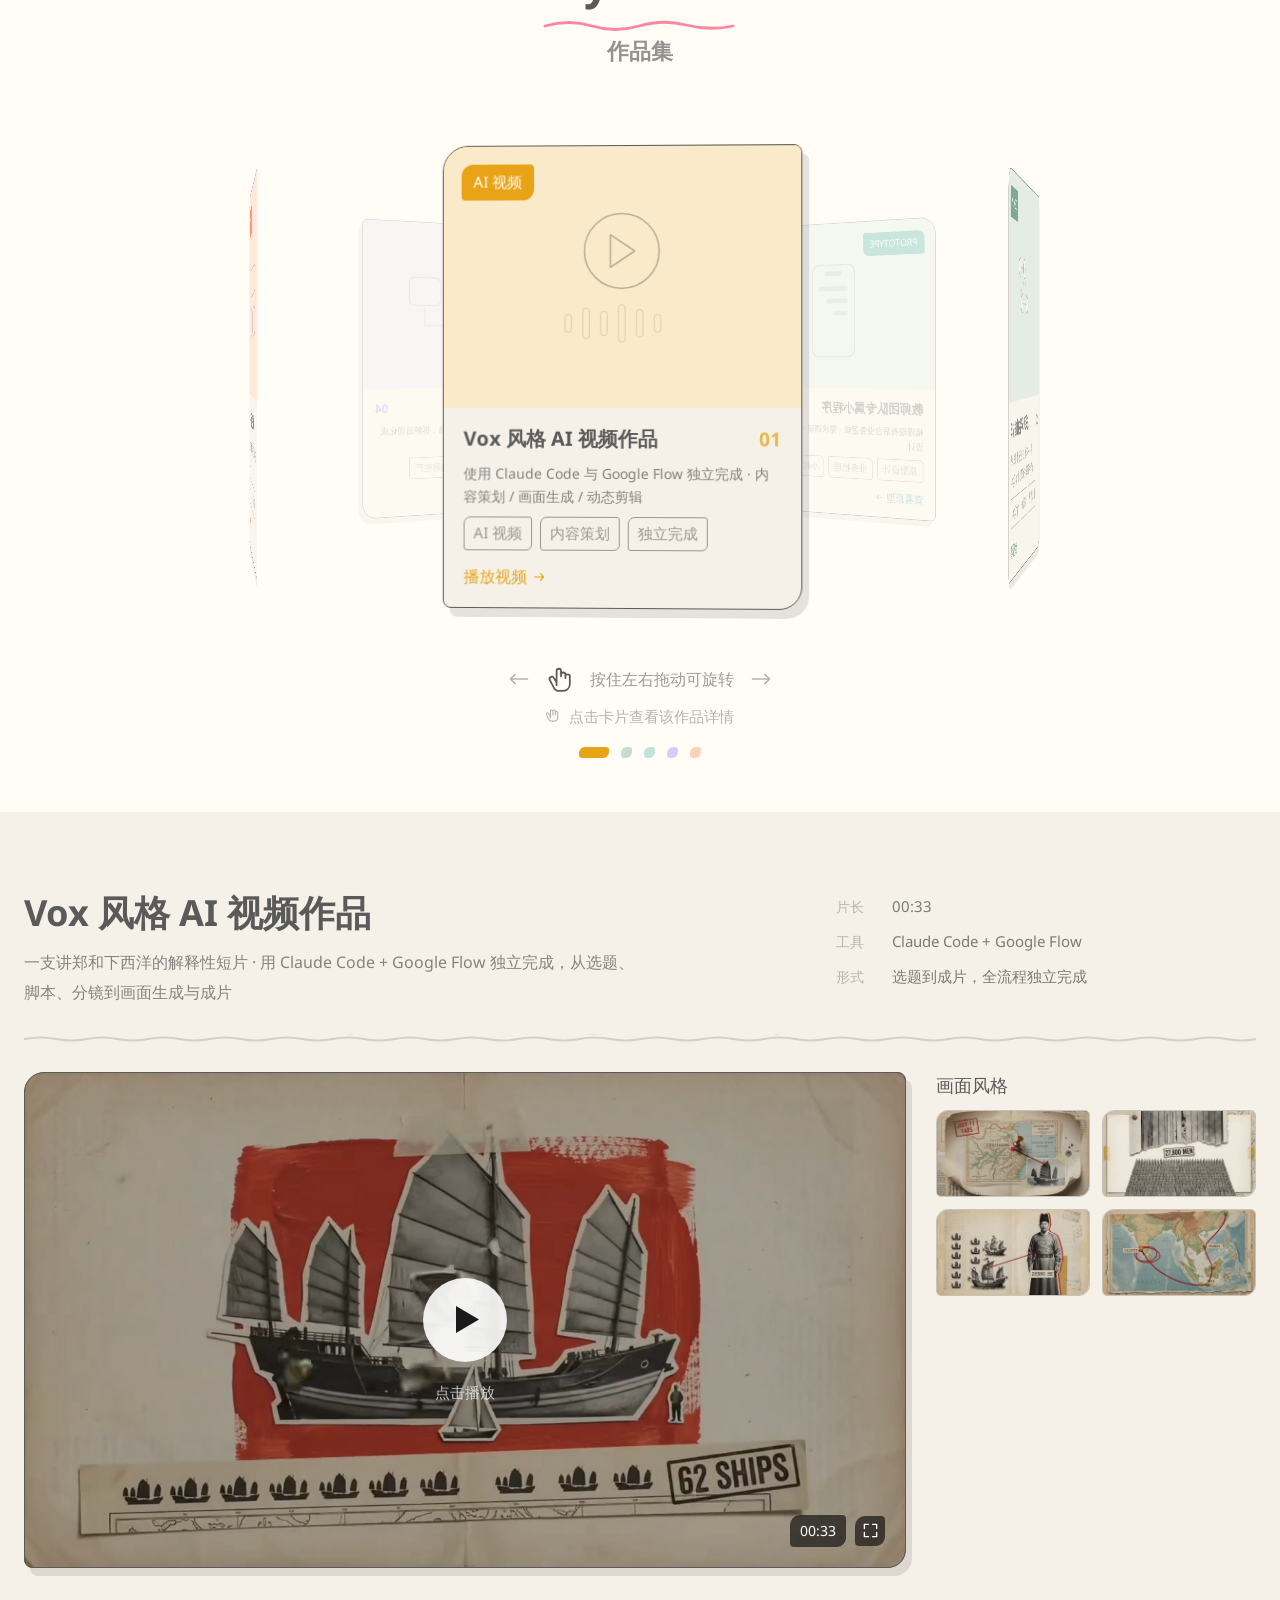
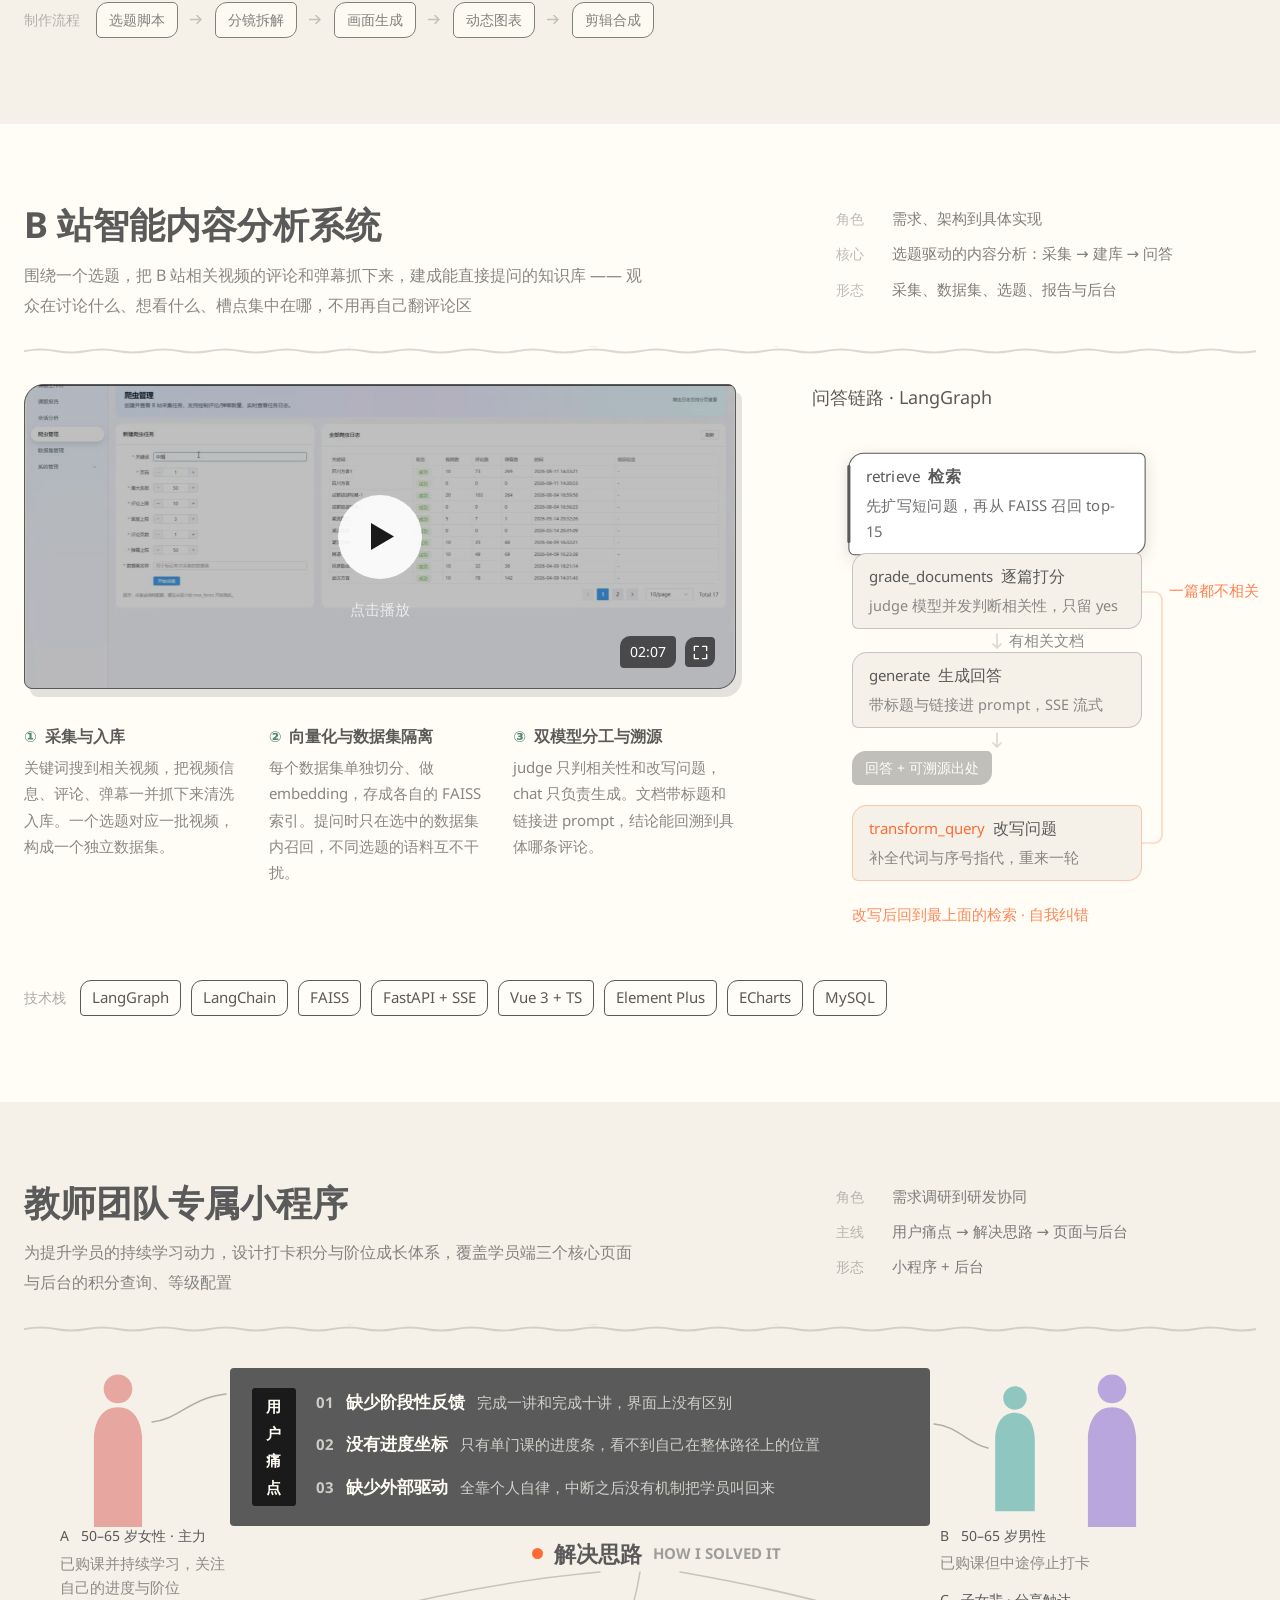
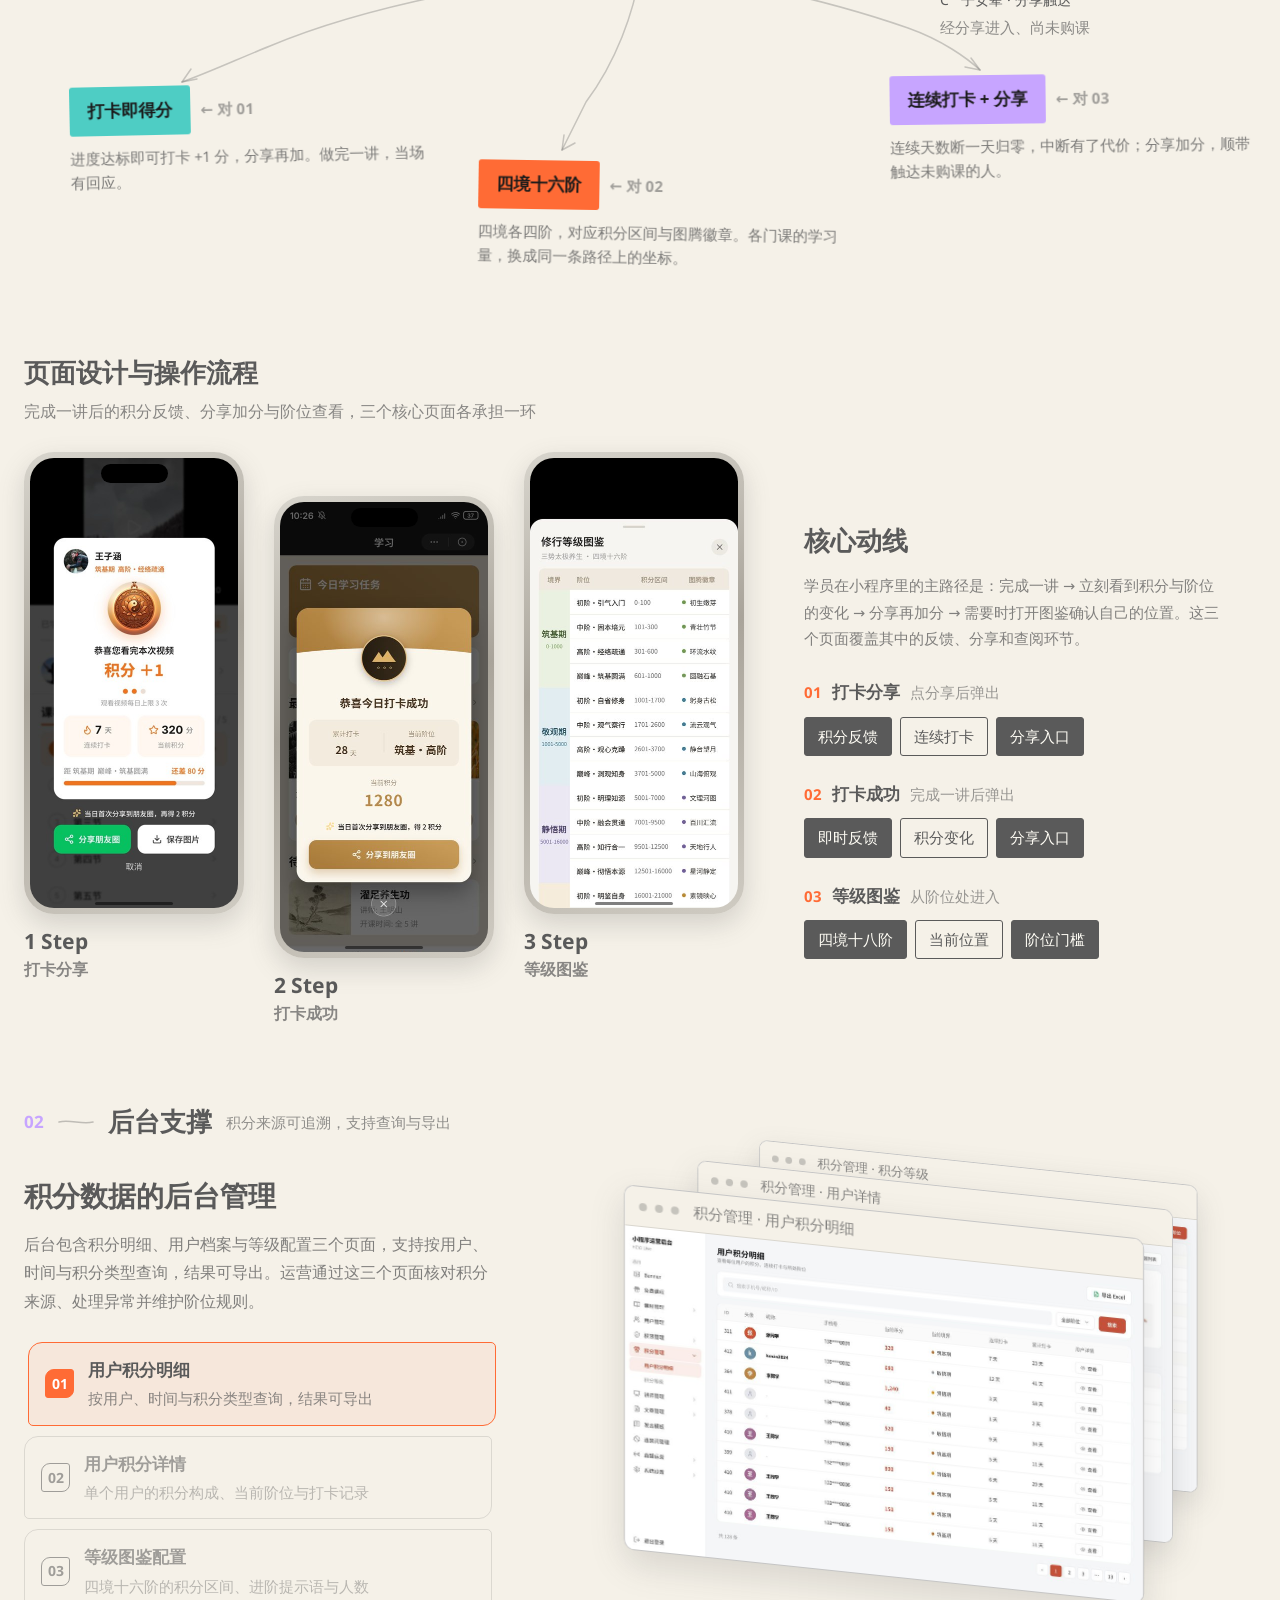
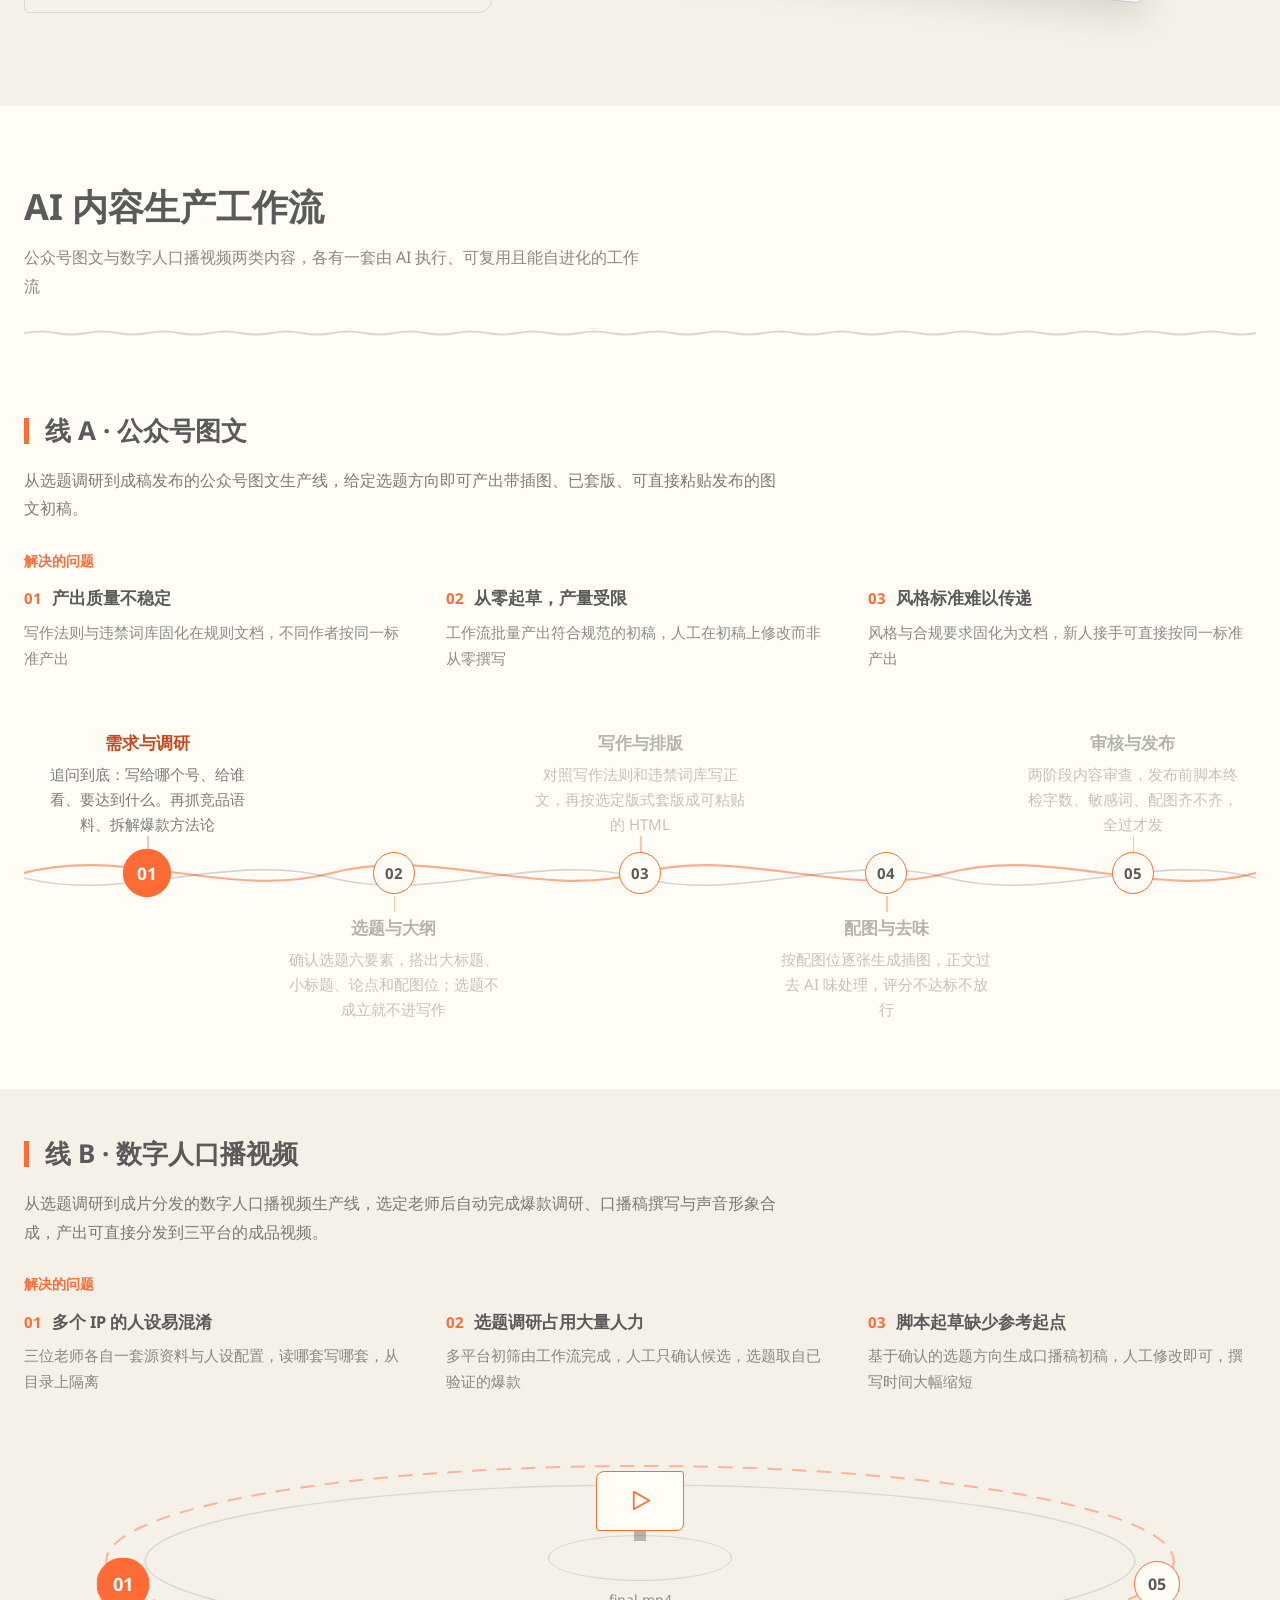
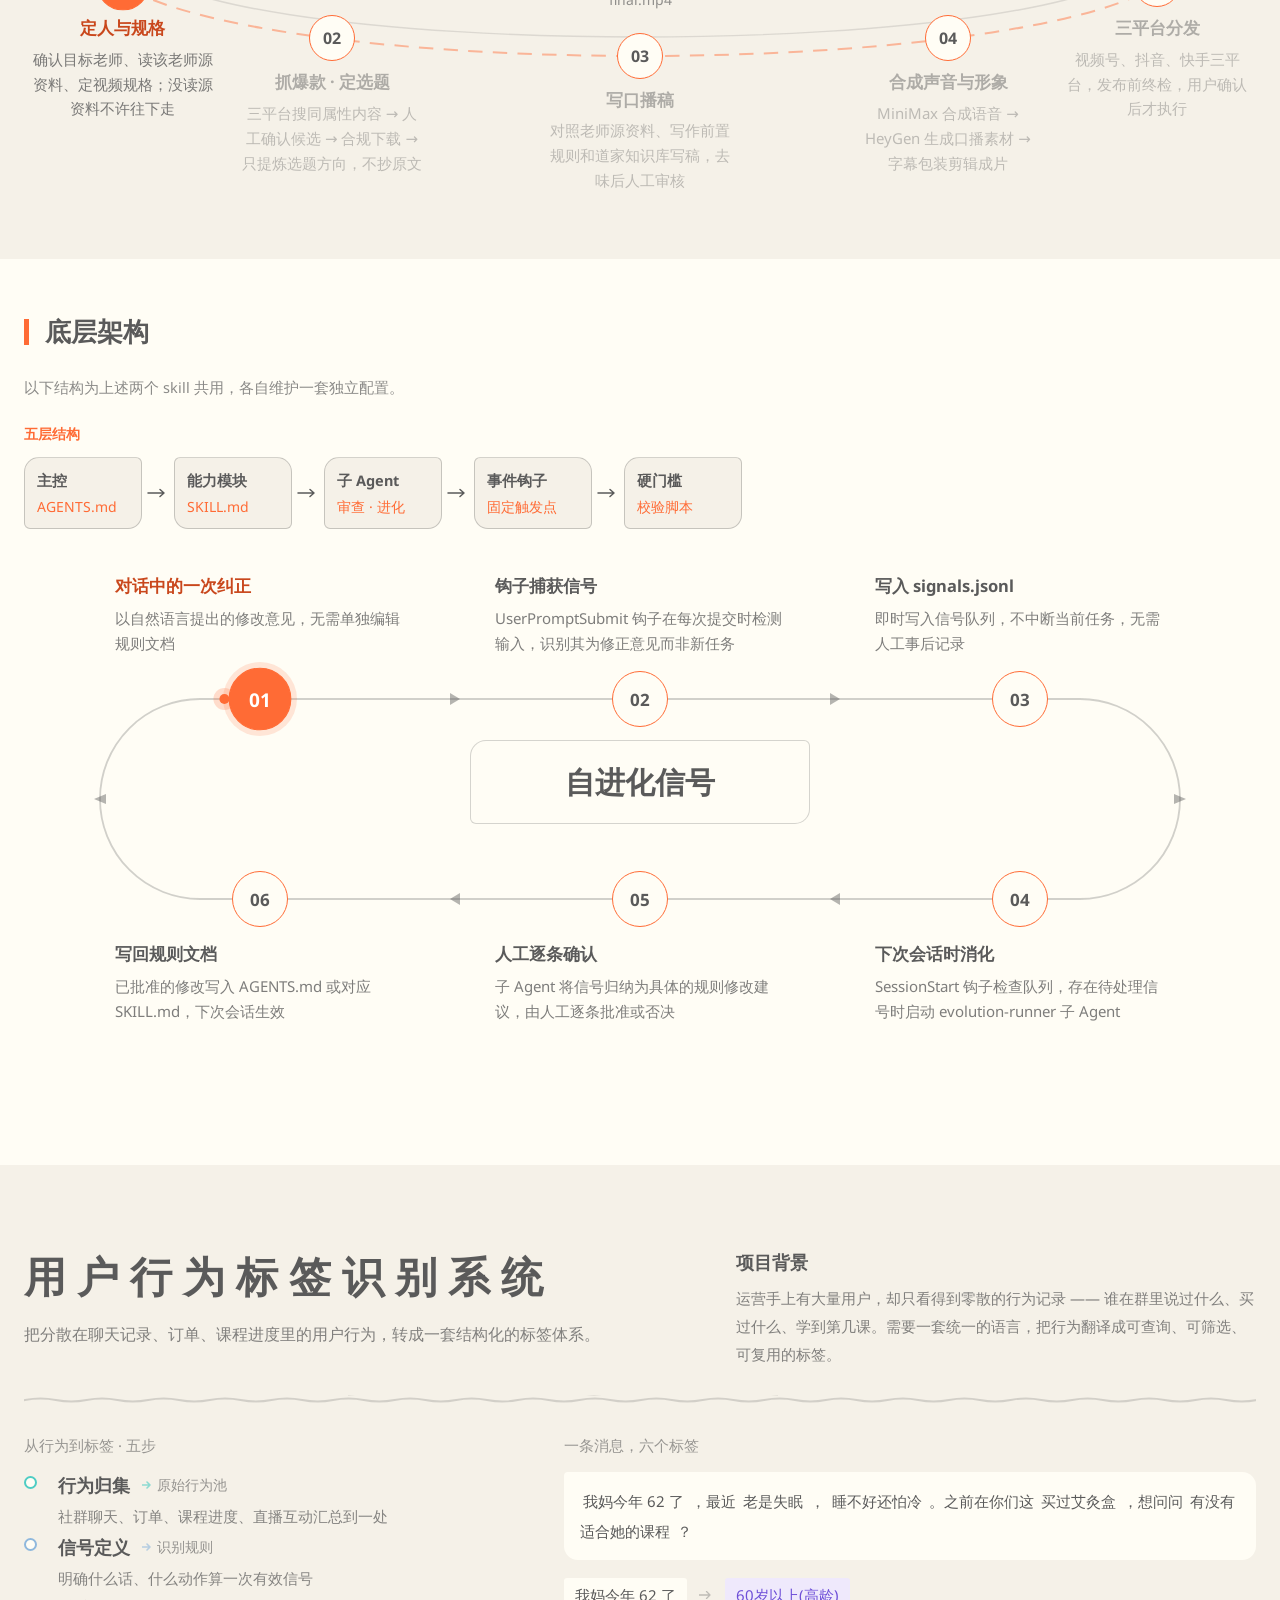
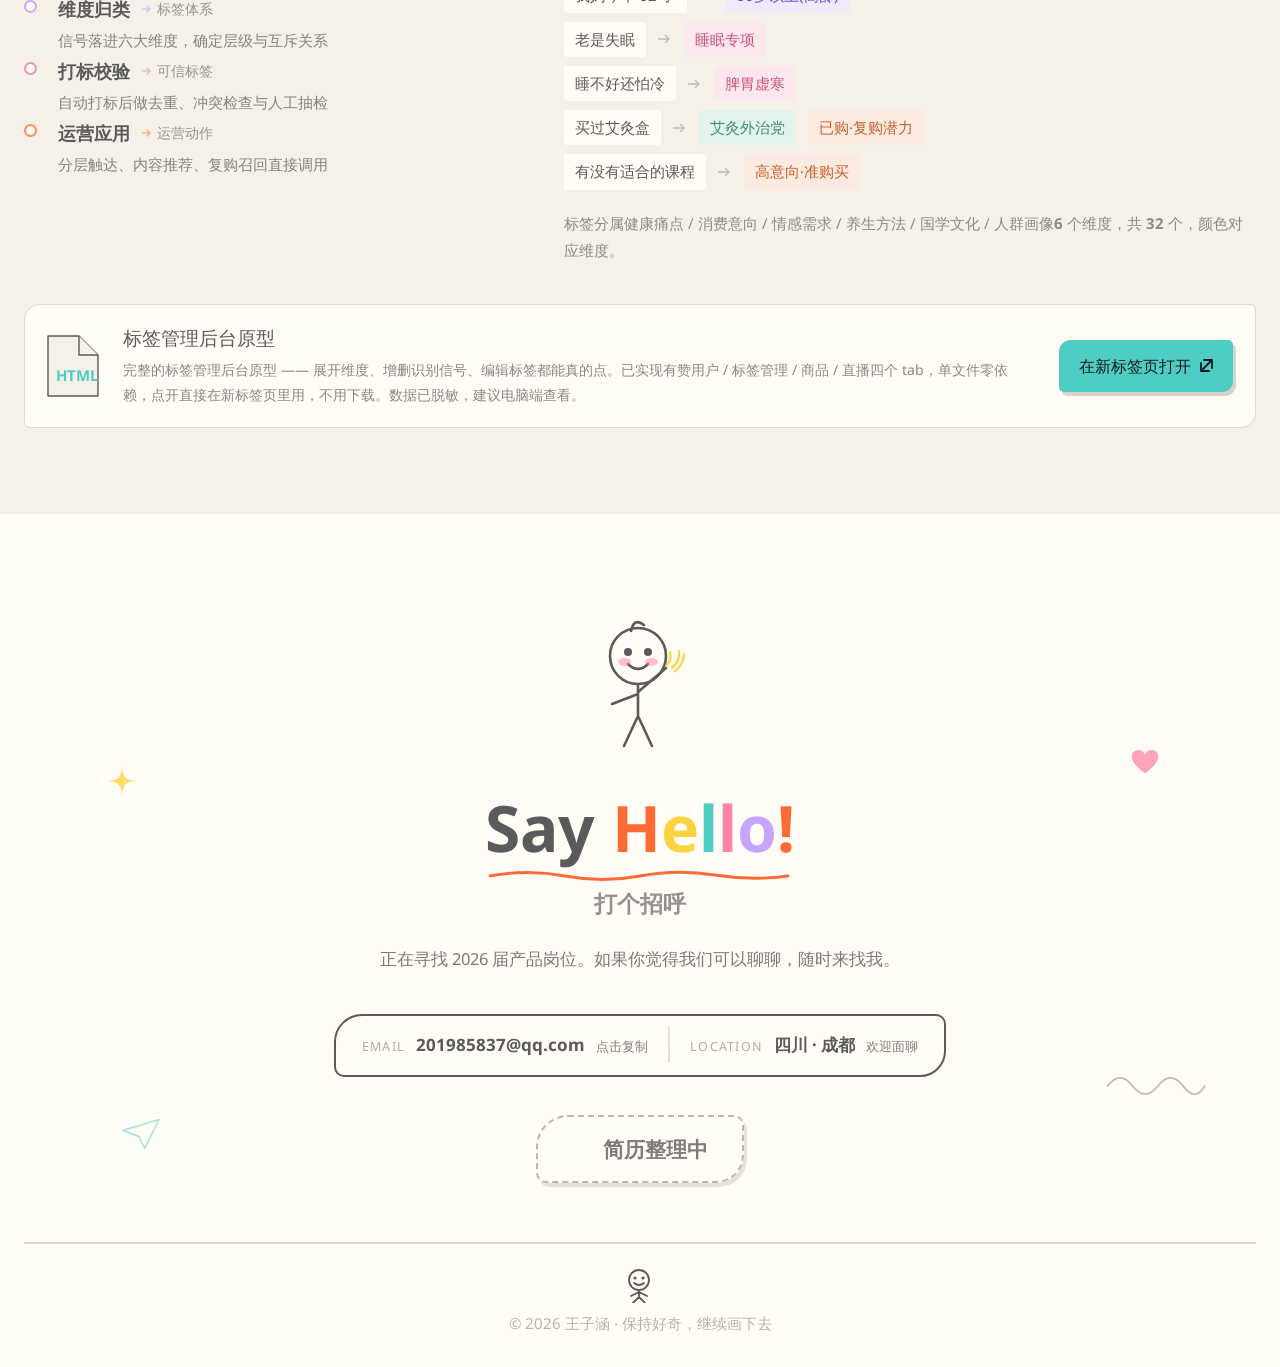
==== commit 970e676f: "关于我：手绘头像换成本人照片 - index.html：头像位置的手绘 SVG 换成 media/avatar-01.jpg（1206x1688，1:1.4），   带 width/height、lo" ====
--- a/index.html
+++ b/index.html
@@ -363,14 +363,8 @@
     <div class="about__intro reveal" style="--rd:.08s">
       <div class="about__avatar-wrap">
         <div class="about__avatar">
-          <svg width="112" height="126" viewBox="28 2 64 72" fill="none" aria-hidden="true">
-            <path d="M32 42a28 28 0 1 0 56 0 28 28 0 1 0-56 0m21-25q3-14 13-6m-16 39q10 10 20 0"
-                  stroke="var(--pencil)" stroke-width="2.6" stroke-linejoin="round" stroke-linecap="round"/>
-            <ellipse cx="46.5" cy="48" rx="6.5" ry="4" fill="var(--pink)" opacity=".5"/>
-            <ellipse cx="73.5" cy="48" rx="6.5" ry="4" fill="var(--pink)" opacity=".5"/>
-            <ellipse class="mascot__eye" cx="50" cy="38" rx="4" ry="4" fill="var(--pencil)"/>
-            <ellipse class="mascot__eye" cx="70" cy="38" rx="4" ry="4" fill="var(--pencil)"/>
-          </svg>
+          <img class="about__avatar-img" src="media/avatar-01.jpg" alt="王子涵本人照片"
+               width="164" height="230" loading="lazy" decoding="async">
         </div>
         <svg class="about__avatar-deco about__avatar-deco--star" width="20" height="20" viewBox="-2 -2 34 34" fill="none" aria-hidden="true">
           <path d="M15 0c1 11 4 14 15 15-11 1-14 4-15 15-1-11-4-14-15-15 11-1 14-4 15-15z" fill="var(--yellow)" opacity=".85"/>
@@ -383,7 +377,7 @@
       <div class="about__text">
         <p class="about__lead">Nice to meet you!</p>
         <p class="about__name">你好！我是王子涵</p>
-        <p class="about__p">梳理复杂的业务逻辑和用户使用场景，把模糊的想法转化成清晰、可落地的产品方案。需求分析、产品规划、数据分析、原型设计、研发协同，也会用 HTML 交互页面把产品逻辑直接演示出来。</p>
+        <p class="about__p">我可以梳理复杂的业务逻辑和用户使用场景，把模糊的想法转化成清晰、可落地的产品方案。需求分析、产品规划、数据分析、原型设计、研发协同，也会用 HTML 交互页面把产品逻辑直接演示出来。</p>
         <p class="about__p">我尤其关注 AI 在真实工作场景中的应用 —— 拆解内容生产和业务操作的流程，把它设计成标准化、可复用的工作流。比起单纯使用 AI 工具，我更在意先看懂业务里真正的问题：把一个模糊的问题拆开、想清楚、再拼回去。</p>
       </div>
     </div>
--- a/css/about.css
+++ b/css/about.css
@@ -1,6 +1,6 @@
 /* ============================================================
    about.css — 02 · 关于我 About
-   规格 14 两组卡片先后落位 / 18 头像框在轻轻变形 / 19 涂鸦在飘，标签会亮
+   规格 14 两组卡片先后落位 / 19 涂鸦在飘，标签会亮
    ============================================================ */
 
 .about {
@@ -30,25 +30,26 @@
 
 .about__avatar-wrap { position: relative; flex: 0 0 auto; padding: 8px 11px 15px 4px; }
 
-/* 18 · 头像框在轻轻变形：圆角在四组不对称数值间 8s 循环。
-   和卡片边框的噪声抖动是两种手法，周期也错开，同屏不打架。 */
+/* 头像框：直角长方形，比例跟着照片走。 */
 .about__avatar {
   position: relative;
   width: 164px;
-  height: 164px;
+  height: 230px;
   background: var(--d-bg);
   border: 1.75px solid var(--pencil);
-  border-radius: 54px 8px 49px 8px;
-  animation: frameWobble 8s ease-in-out infinite;
   overflow: hidden;
 }
-@keyframes frameWobble {
-   0%, 100% { border-radius: 54px  8px 49px  8px; }
-  25%       { border-radius: 44px 14px 58px  6px; }
-  50%       { border-radius: 60px  6px 42px 13px; }
-  75%       { border-radius: 48px 11px 54px  9px; }
-}
 .about__avatar svg { position: absolute; left: 50%; top: 52%; transform: translate(-50%, -50%); }
+/* 照片铺满整框，跟着上面那圈会变形的圆角一起被裁 —— 换张照片只用换文件，不用动样式。
+   框是 164x230（1:1.4），和竖构图原图同比例，所以整张照片正好铺满、不裁切。
+   换一张别的比例的照片时，用 object-position 调取景：数值越小越往上。 */
+.about__avatar-img {
+  display: block;
+  width: 100%;
+  height: 100%;
+  object-fit: cover;
+  object-position: center;
+}
 
 .about__avatar-deco { position: absolute; }
 .about__avatar-deco--star  { right: 0; top: 0; }
@@ -250,7 +251,6 @@
 
 @media (prefers-reduced-motion: reduce) {
   .js-anim .reveal { opacity: 1; transform: none; }
-  .about__avatar { animation: none; }
 }
 
 @media (max-width: 1000px) {
